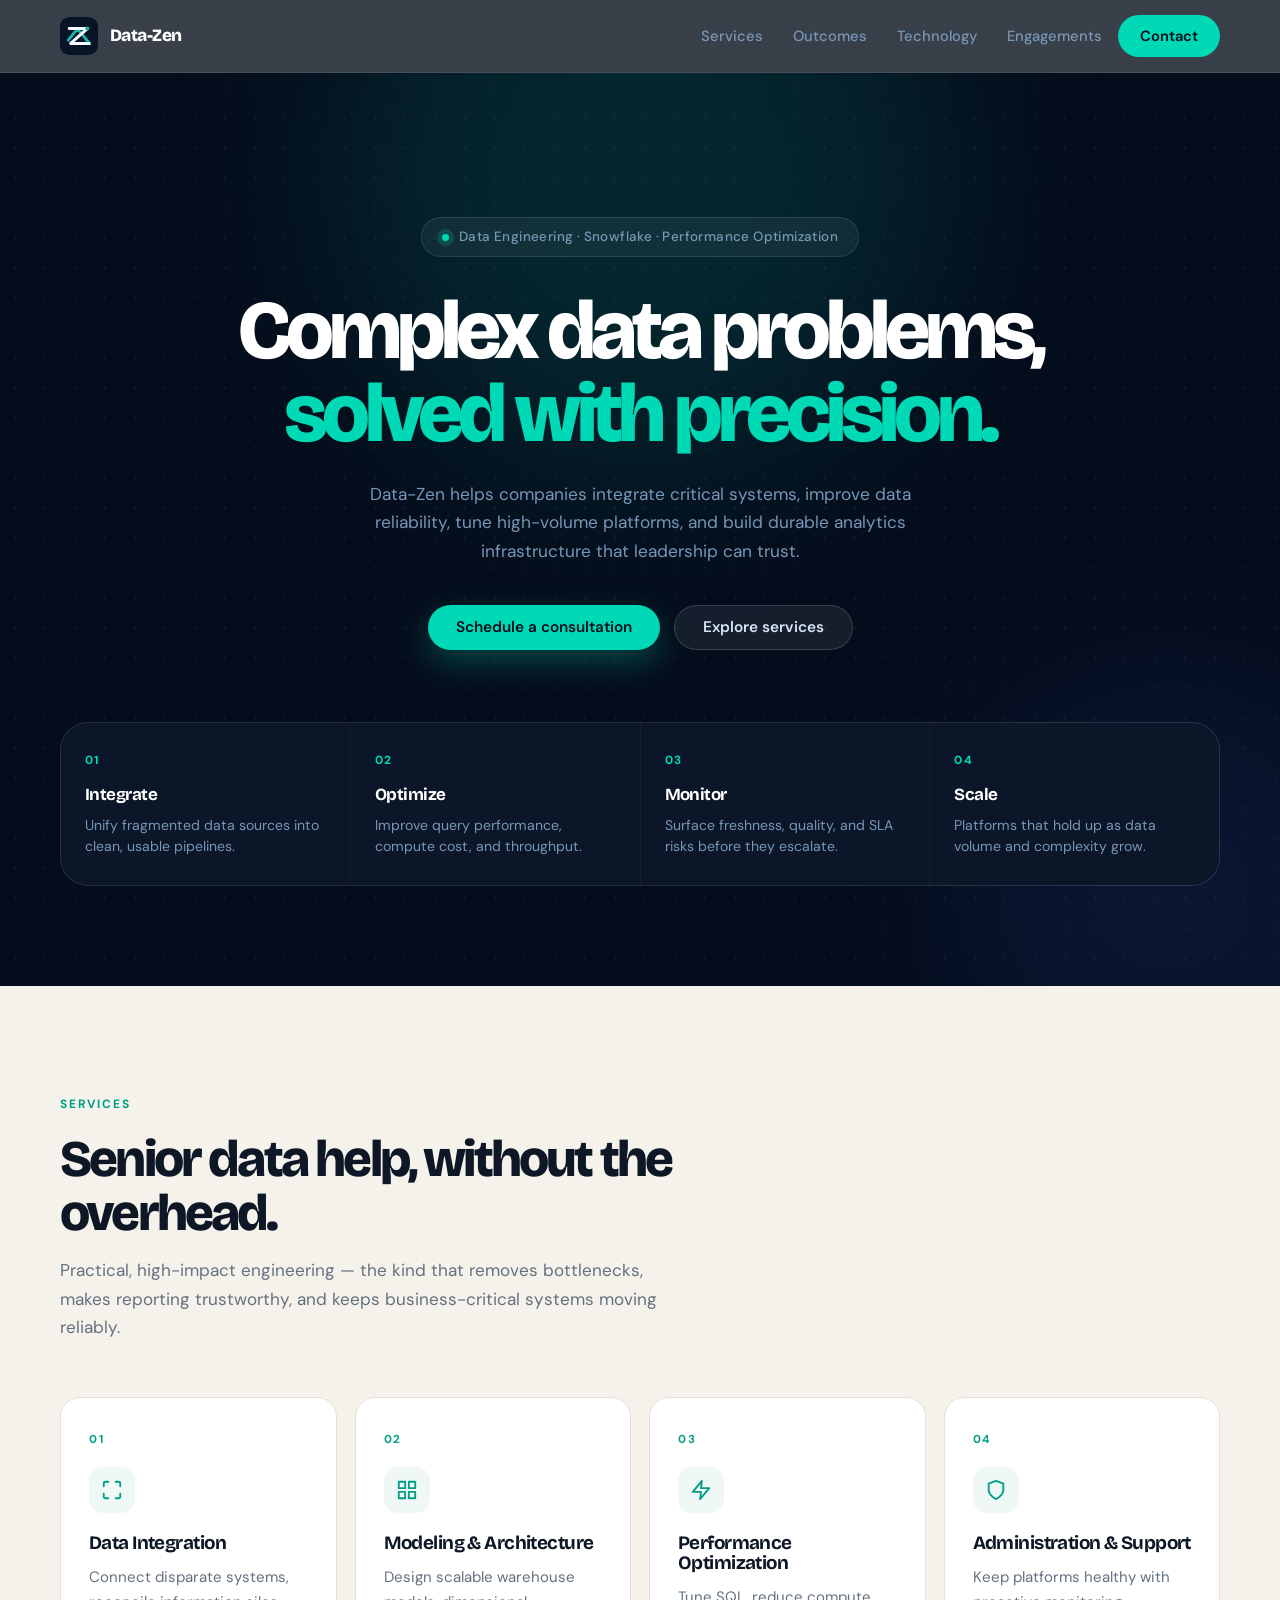
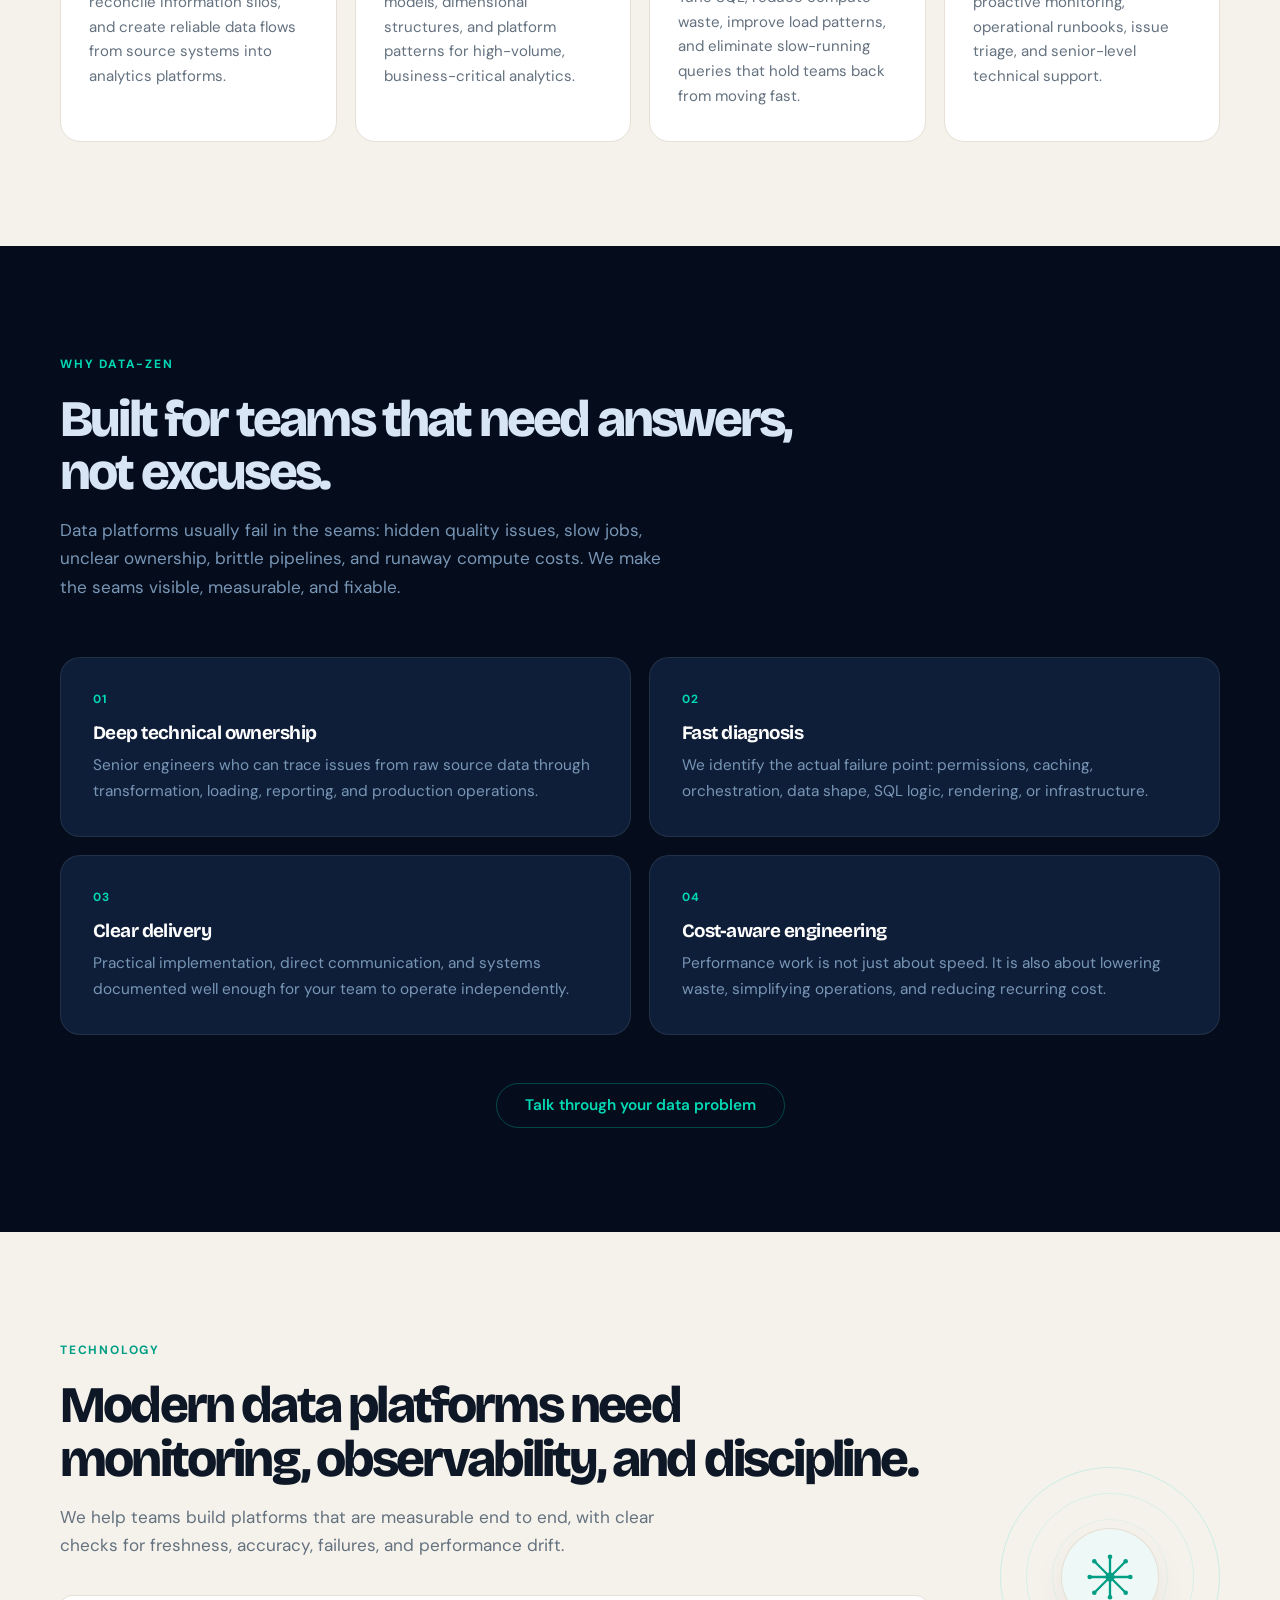
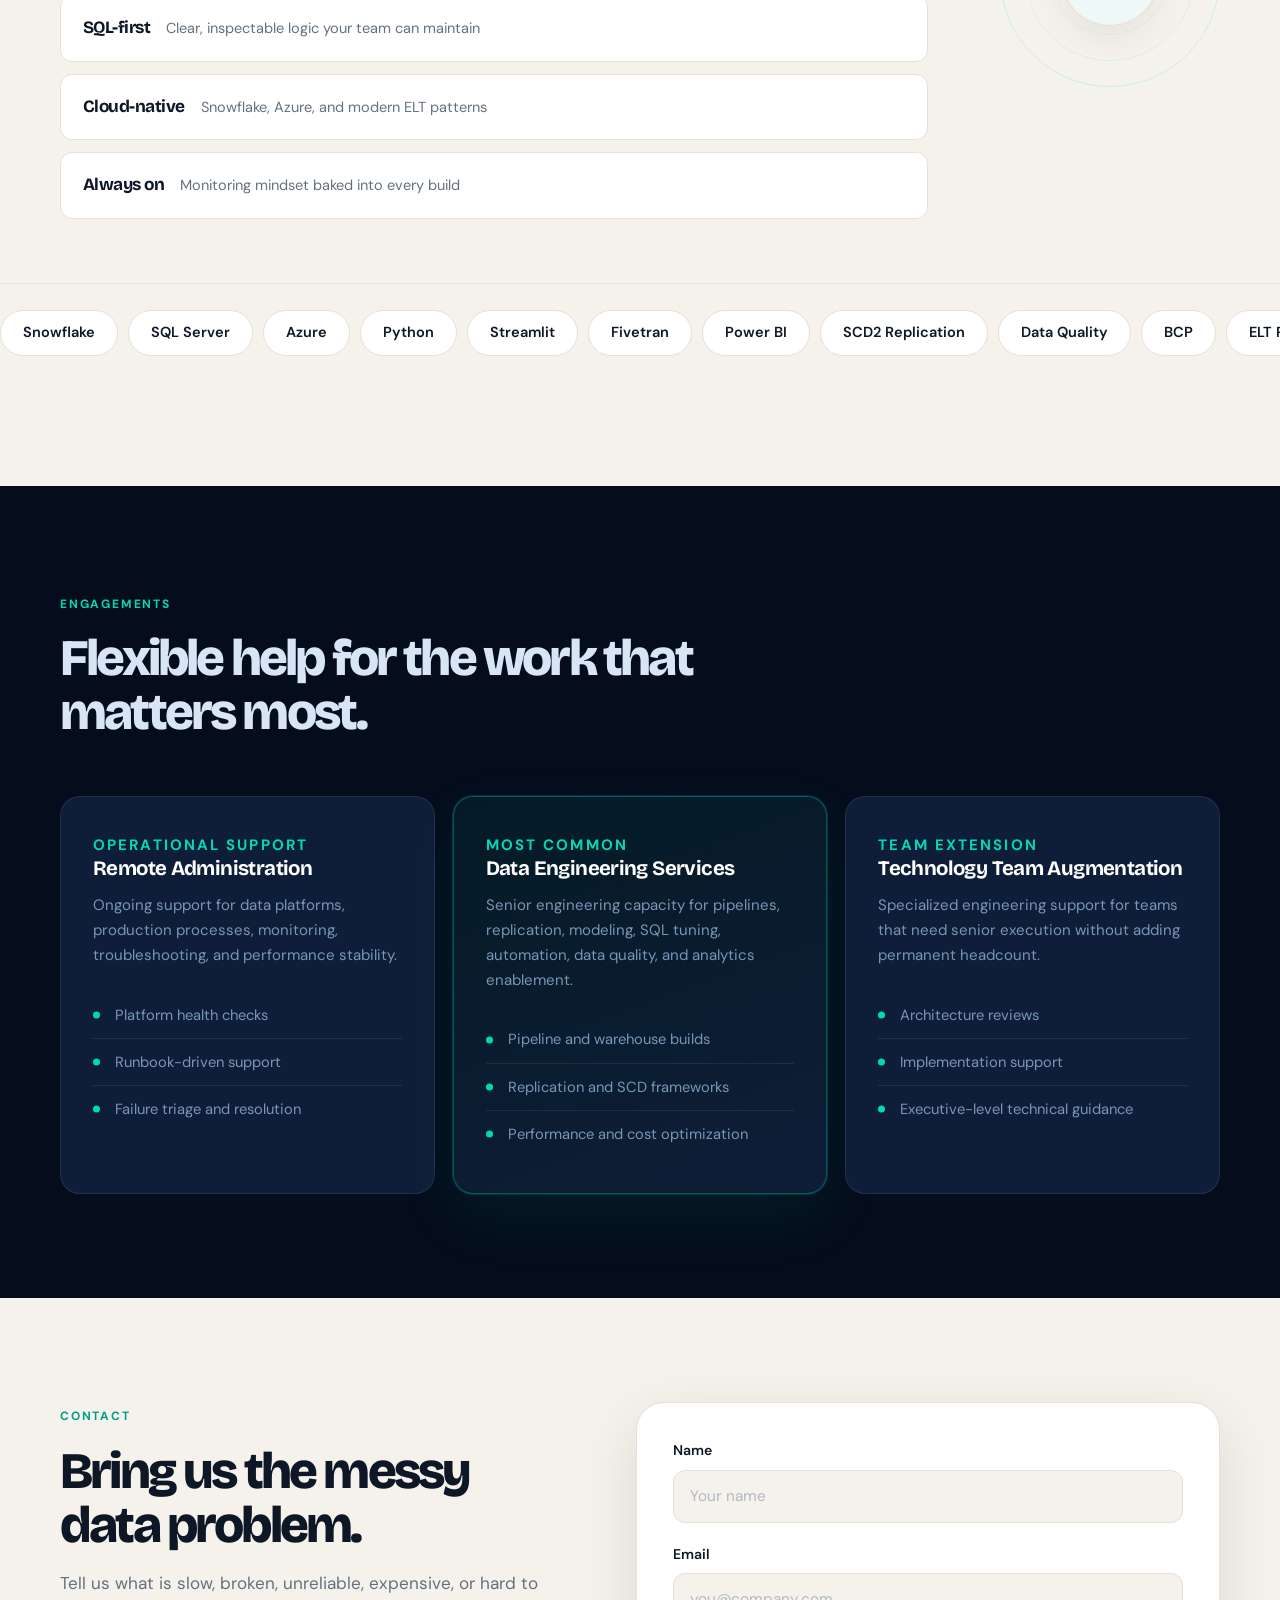
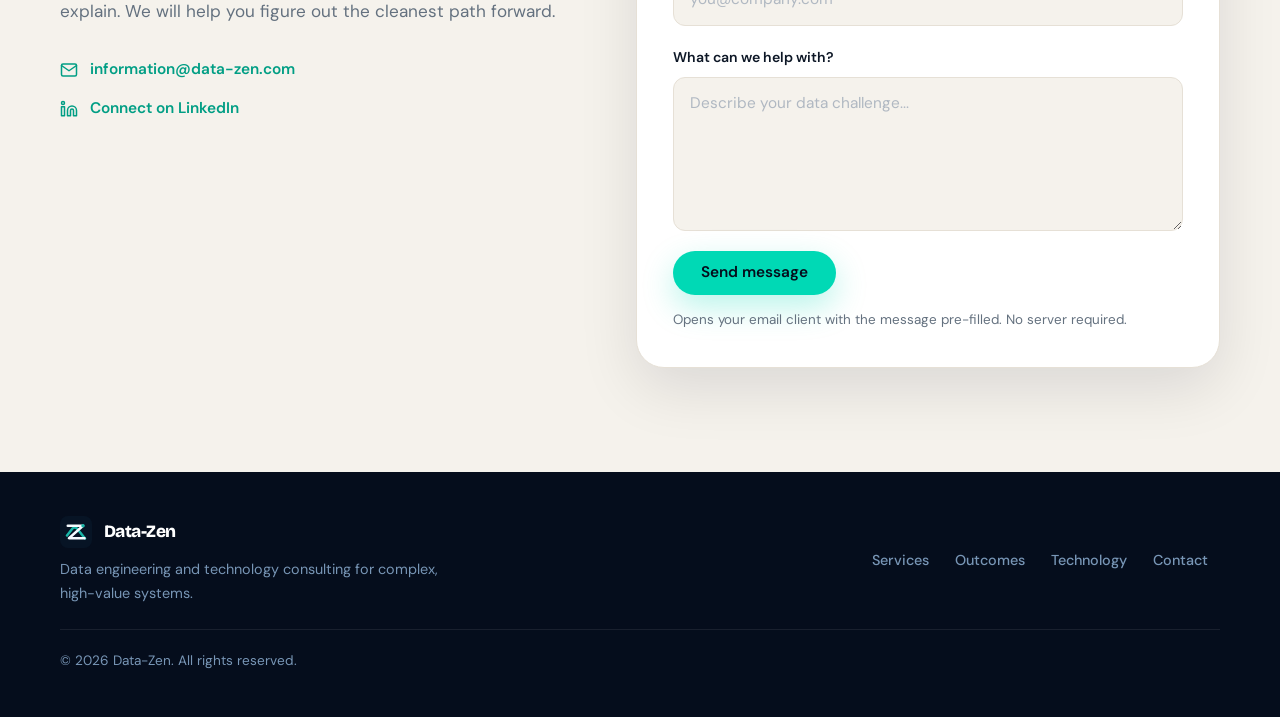
==== index.html @ dcf137b2 "Add files via upload aaa" ====
<!doctype html>
<html lang="en">
<head>
  <meta charset="utf-8">
  <meta name="viewport" content="width=device-width, initial-scale=1">
  <title>Data-Zen | Data Engineering & Snowflake Consulting</title>
  <meta name="description" content="Data-Zen solves complex data engineering problems — Snowflake architecture, SQL Server replication, performance tuning, and analytics infrastructure.">
  <meta name="author" content="Data-Zen">
  <meta name="theme-color" content="#050d1c">
  <meta property="og:title" content="Data-Zen | Data Engineering & Snowflake Consulting">
  <meta property="og:description" content="Senior data engineering, Snowflake architecture, replication, performance, and platform modernization.">
  <meta property="og:type" content="website">
  <meta property="og:url" content="https://data-zen.com/">
  <meta property="og:image" content="https://data-zen.com/social-card.svg">
  <meta name="twitter:card" content="summary_large_image">
  <link rel="canonical" href="https://data-zen.com/">
  <link rel="icon" type="image/svg+xml" href="favicon.svg">
  <link rel="preconnect" href="https://fonts.googleapis.com">
  <link rel="preconnect" href="https://fonts.gstatic.com" crossorigin>
  <link href="https://fonts.googleapis.com/css2?family=Bricolage+Grotesque:opsz,wght@12..96,400;12..96,500;12..96,600;12..96,700;12..96,800&family=DM+Sans:ital,opsz,wght@0,9..40,300;0,9..40,400;0,9..40,500;0,9..40,600;1,9..40,300;1,9..40,400&display=swap" rel="stylesheet">
  <link rel="stylesheet" href="styles.css">
  <script defer src="script.js"></script>
</head>
<body>
  <a class="skip-link" href="#main">Skip to content</a>

  <header class="site-header" data-header>
    <nav class="nav shell" aria-label="Primary navigation">
      <a class="brand" href="#top" aria-label="Data-Zen home">
        <img src="logo.svg" alt="" width="38" height="38">
        <span>Data-Zen</span>
      </a>

      <button class="nav-toggle" type="button" aria-label="Open navigation" aria-expanded="false" data-nav-toggle>
        <span></span><span></span><span></span>
      </button>

      <div class="nav-links" data-nav-links>
        <a href="#services">Services</a>
        <a href="#outcomes">Outcomes</a>
        <a href="#technology">Technology</a>
        <a href="#engagements">Engagements</a>
        <a href="#contact" class="nav-cta">Contact</a>
      </div>
    </nav>
  </header>

  <main id="main">

    <!-- ── HERO ────────────────────────────────────────────── -->
    <section class="hero" id="top" aria-labelledby="hero-title">
      <div class="hero-bg" aria-hidden="true">
        <div class="hero-orb hero-orb-1"></div>
        <div class="hero-orb hero-orb-2"></div>
      </div>
      <div class="shell hero-inner">
        <div class="hero-tag reveal">
          <span class="tag-dot"></span>
          Data Engineering &middot; Snowflake &middot; Performance Optimization
        </div>
        <h1 id="hero-title" class="reveal">
          Complex data problems,<br>
          <em>solved with precision.</em>
        </h1>
        <p class="hero-sub reveal">
          Data-Zen helps companies integrate critical systems, improve data reliability, tune high-volume platforms, and build durable analytics infrastructure that leadership can trust.
        </p>
        <div class="hero-actions reveal">
          <a class="btn btn-primary" href="#contact">Schedule a consultation</a>
          <a class="btn btn-ghost" href="#services">Explore services</a>
        </div>
        <div class="hero-metrics reveal" aria-label="Core capabilities">
          <div class="hero-metric">
            <span class="metric-num">01</span>
            <strong>Integrate</strong>
            <p>Unify fragmented data sources into clean, usable pipelines.</p>
          </div>
          <div class="hero-metric">
            <span class="metric-num">02</span>
            <strong>Optimize</strong>
            <p>Improve query performance, compute cost, and throughput.</p>
          </div>
          <div class="hero-metric">
            <span class="metric-num">03</span>
            <strong>Monitor</strong>
            <p>Surface freshness, quality, and SLA risks before they escalate.</p>
          </div>
          <div class="hero-metric">
            <span class="metric-num">04</span>
            <strong>Scale</strong>
            <p>Platforms that hold up as data volume and complexity grow.</p>
          </div>
        </div>
      </div>
    </section>

    <!-- ── SERVICES ──────────────────────────────────────── -->
    <section class="section" id="services" aria-labelledby="services-title">
      <div class="shell">
        <div class="section-head reveal">
          <p class="eyebrow">Services</p>
          <h2 id="services-title">Senior data help, without the overhead.</h2>
          <p class="section-desc">Practical, high-impact engineering — the kind that removes bottlenecks, makes reporting trustworthy, and keeps business-critical systems moving reliably.</p>
        </div>
        <div class="services-grid">
          <article class="service-card reveal">
            <div class="svc-num">01</div>
            <div class="svc-icon" aria-hidden="true">
              <svg width="22" height="22" viewBox="0 0 24 24" fill="none" stroke="currentColor" stroke-width="2" stroke-linecap="round" stroke-linejoin="round"><path d="M8 3H5a2 2 0 00-2 2v3m18 0V5a2 2 0 00-2-2h-3m0 18h3a2 2 0 002-2v-3M3 16v3a2 2 0 002 2h3"/></svg>
            </div>
            <h3>Data Integration</h3>
            <p>Connect disparate systems, reconcile information silos, and create reliable data flows from source systems into analytics platforms.</p>
          </article>
          <article class="service-card reveal">
            <div class="svc-num">02</div>
            <div class="svc-icon" aria-hidden="true">
              <svg width="22" height="22" viewBox="0 0 24 24" fill="none" stroke="currentColor" stroke-width="2" stroke-linecap="round" stroke-linejoin="round"><rect x="3" y="3" width="7" height="7"/><rect x="14" y="3" width="7" height="7"/><rect x="14" y="14" width="7" height="7"/><rect x="3" y="14" width="7" height="7"/></svg>
            </div>
            <h3>Modeling &amp; Architecture</h3>
            <p>Design scalable warehouse models, dimensional structures, and platform patterns for high-volume, business-critical analytics.</p>
          </article>
          <article class="service-card reveal">
            <div class="svc-num">03</div>
            <div class="svc-icon" aria-hidden="true">
              <svg width="22" height="22" viewBox="0 0 24 24" fill="none" stroke="currentColor" stroke-width="2" stroke-linecap="round" stroke-linejoin="round"><polygon points="13 2 3 14 12 14 11 22 21 10 12 10 13 2"/></svg>
            </div>
            <h3>Performance Optimization</h3>
            <p>Tune SQL, reduce compute waste, improve load patterns, and eliminate slow-running queries that hold teams back from moving fast.</p>
          </article>
          <article class="service-card reveal">
            <div class="svc-num">04</div>
            <div class="svc-icon" aria-hidden="true">
              <svg width="22" height="22" viewBox="0 0 24 24" fill="none" stroke="currentColor" stroke-width="2" stroke-linecap="round" stroke-linejoin="round"><path d="M12 22s8-4 8-10V5l-8-3-8 3v7c0 6 8 10 8 10z"/></svg>
            </div>
            <h3>Administration &amp; Support</h3>
            <p>Keep platforms healthy with proactive monitoring, operational runbooks, issue triage, and senior-level technical support.</p>
          </article>
        </div>
      </div>
    </section>

    <!-- ── OUTCOMES ──────────────────────────────────────── -->
    <section class="section section-dark" id="outcomes" aria-labelledby="outcomes-title">
      <div class="shell">
        <div class="section-head reveal">
          <p class="eyebrow eyebrow-inv">Why Data-Zen</p>
          <h2 id="outcomes-title">Built for teams that need answers, not excuses.</h2>
          <p class="section-desc section-desc-inv">Data platforms usually fail in the seams: hidden quality issues, slow jobs, unclear ownership, brittle pipelines, and runaway compute costs. We make the seams visible, measurable, and fixable.</p>
        </div>
        <div class="outcomes-grid">
          <div class="outcome-card reveal">
            <span class="outcome-num">01</span>
            <h3>Deep technical ownership</h3>
            <p>Senior engineers who can trace issues from raw source data through transformation, loading, reporting, and production operations.</p>
          </div>
          <div class="outcome-card reveal">
            <span class="outcome-num">02</span>
            <h3>Fast diagnosis</h3>
            <p>We identify the actual failure point: permissions, caching, orchestration, data shape, SQL logic, rendering, or infrastructure.</p>
          </div>
          <div class="outcome-card reveal">
            <span class="outcome-num">03</span>
            <h3>Clear delivery</h3>
            <p>Practical implementation, direct communication, and systems documented well enough for your team to operate independently.</p>
          </div>
          <div class="outcome-card reveal">
            <span class="outcome-num">04</span>
            <h3>Cost-aware engineering</h3>
            <p>Performance work is not just about speed. It is also about lowering waste, simplifying operations, and reducing recurring cost.</p>
          </div>
        </div>
        <div class="outcomes-cta reveal">
          <a class="btn btn-outline-inv" href="#contact">Talk through your data problem</a>
        </div>
      </div>
    </section>

    <!-- ── TECHNOLOGY ─────────────────────────────────────── -->
    <section class="section" id="technology" aria-labelledby="technology-title">
      <div class="shell tech-split">
        <div class="tech-copy">
          <div class="reveal">
            <p class="eyebrow">Technology</p>
            <h2 id="technology-title">Modern data platforms need monitoring, observability, and discipline.</h2>
            <p class="section-desc">We help teams build platforms that are measurable end to end, with clear checks for freshness, accuracy, failures, and performance drift.</p>
          </div>
          <div class="tech-stats">
            <div class="tech-stat reveal">
              <strong>SQL-first</strong>
              <span>Clear, inspectable logic your team can maintain</span>
            </div>
            <div class="tech-stat reveal">
              <strong>Cloud-native</strong>
              <span>Snowflake, Azure, and modern ELT patterns</span>
            </div>
            <div class="tech-stat reveal">
              <strong>Always on</strong>
              <span>Monitoring mindset baked into every build</span>
            </div>
          </div>
        </div>
        <div class="tech-visual reveal" aria-hidden="true">
          <div class="sf-badge">
            <div class="sf-ring sf-ring-1"></div>
            <div class="sf-ring sf-ring-2"></div>
            <div class="sf-ring sf-ring-3"></div>
            <div class="sf-core">
              <svg width="48" height="48" viewBox="0 0 52 52" fill="none" xmlns="http://www.w3.org/2000/svg">
                <path d="M26 4L26 48M4 26L48 26M9 9L43 43M43 9L9 43" stroke="currentColor" stroke-width="2.5" stroke-linecap="round"/>
                <circle cx="26" cy="26" r="5" fill="currentColor"/>
                <circle cx="26" cy="4" r="2.5" fill="currentColor"/>
                <circle cx="26" cy="48" r="2.5" fill="currentColor"/>
                <circle cx="4" cy="26" r="2.5" fill="currentColor"/>
                <circle cx="48" cy="26" r="2.5" fill="currentColor"/>
                <circle cx="9" cy="9" r="2.5" fill="currentColor"/>
                <circle cx="43" cy="43" r="2.5" fill="currentColor"/>
                <circle cx="43" cy="9" r="2.5" fill="currentColor"/>
                <circle cx="9" cy="43" r="2.5" fill="currentColor"/>
              </svg>
            </div>
          </div>
        </div>
      </div>
      <div class="stack-ticker-wrap" aria-label="Technology stack">
        <div class="ticker-track" role="list">
          <span role="listitem">Snowflake</span>
          <span role="listitem">SQL Server</span>
          <span role="listitem">Azure</span>
          <span role="listitem">Python</span>
          <span role="listitem">Streamlit</span>
          <span role="listitem">Fivetran</span>
          <span role="listitem">Power BI</span>
          <span role="listitem">SCD2 Replication</span>
          <span role="listitem">Data Quality</span>
          <span role="listitem">BCP</span>
          <span role="listitem">ELT Pipelines</span>
          <span role="listitem">dbt</span>
          <!-- duplicate for seamless loop -->
          <span aria-hidden="true">Snowflake</span>
          <span aria-hidden="true">SQL Server</span>
          <span aria-hidden="true">Azure</span>
          <span aria-hidden="true">Python</span>
          <span aria-hidden="true">Streamlit</span>
          <span aria-hidden="true">Fivetran</span>
          <span aria-hidden="true">Power BI</span>
          <span aria-hidden="true">SCD2 Replication</span>
          <span aria-hidden="true">Data Quality</span>
          <span aria-hidden="true">BCP</span>
          <span aria-hidden="true">ELT Pipelines</span>
          <span aria-hidden="true">dbt</span>
        </div>
      </div>
    </section>

    <!-- ── ENGAGEMENTS ────────────────────────────────────── -->
    <section class="section section-dark" id="engagements" aria-labelledby="engagements-title">
      <div class="shell">
        <div class="section-head reveal">
          <p class="eyebrow eyebrow-inv">Engagements</p>
          <h2 id="engagements-title">Flexible help for the work that matters most.</h2>
        </div>
        <div class="plans-grid">
          <article class="plan-card reveal">
            <p class="plan-kicker">Operational support</p>
            <h3>Remote Administration</h3>
            <p>Ongoing support for data platforms, production processes, monitoring, troubleshooting, and performance stability.</p>
            <ul>
              <li>Platform health checks</li>
              <li>Runbook-driven support</li>
              <li>Failure triage and resolution</li>
            </ul>
          </article>
          <article class="plan-card plan-featured reveal">
            <p class="plan-kicker">Most common</p>
            <h3>Data Engineering Services</h3>
            <p>Senior engineering capacity for pipelines, replication, modeling, SQL tuning, automation, data quality, and analytics enablement.</p>
            <ul>
              <li>Pipeline and warehouse builds</li>
              <li>Replication and SCD frameworks</li>
              <li>Performance and cost optimization</li>
            </ul>
          </article>
          <article class="plan-card reveal">
            <p class="plan-kicker">Team extension</p>
            <h3>Technology Team Augmentation</h3>
            <p>Specialized engineering support for teams that need senior execution without adding permanent headcount.</p>
            <ul>
              <li>Architecture reviews</li>
              <li>Implementation support</li>
              <li>Executive-level technical guidance</li>
            </ul>
          </article>
        </div>
      </div>
    </section>

    <!-- ── CONTACT ────────────────────────────────────────── -->
    <section class="section section-contact" id="contact" aria-labelledby="contact-title">
      <div class="shell contact-grid">
        <div class="contact-copy">
          <div class="reveal">
            <p class="eyebrow">Contact</p>
            <h2 id="contact-title">Bring us the messy data problem.</h2>
            <p class="section-desc">Tell us what is slow, broken, unreliable, expensive, or hard to explain. We will help you figure out the cleanest path forward.</p>
          </div>
          <div class="contact-links reveal">
            <a href="mailto:information@data-zen.com?subject=Data-Zen%20consultation%20request" class="contact-link">
              <svg width="18" height="18" viewBox="0 0 24 24" fill="none" stroke="currentColor" stroke-width="2" stroke-linecap="round" stroke-linejoin="round" aria-hidden="true"><path d="M4 4h16c1.1 0 2 .9 2 2v12c0 1.1-.9 2-2 2H4c-1.1 0-2-.9-2-2V6c0-1.1.9-2 2-2z"/><polyline points="22,6 12,13 2,6"/></svg>
              information@data-zen.com
            </a>
            <a href="https://www.linkedin.com/in/paulkats" rel="noopener noreferrer" target="_blank" class="contact-link">
              <svg width="18" height="18" viewBox="0 0 24 24" fill="none" stroke="currentColor" stroke-width="2" stroke-linecap="round" stroke-linejoin="round" aria-hidden="true"><path d="M16 8a6 6 0 016 6v7h-4v-7a2 2 0 00-2-2 2 2 0 00-2 2v7h-4v-7a6 6 0 016-6z"/><rect x="2" y="9" width="4" height="12"/><circle cx="4" cy="4" r="2"/></svg>
              Connect on LinkedIn
            </a>
          </div>
        </div>
        <form class="contact-form reveal" data-contact-form novalidate>
          <div class="form-row">
            <label for="name">Name</label>
            <input id="name" name="name" type="text" autocomplete="name" placeholder="Your name" required>
          </div>
          <div class="form-row">
            <label for="email">Email</label>
            <input id="email" name="email" type="email" autocomplete="email" placeholder="you@company.com" required>
          </div>
          <div class="form-row">
            <label for="message">What can we help with?</label>
            <textarea id="message" name="message" rows="5" placeholder="Describe your data challenge..." required></textarea>
          </div>
          <button class="btn btn-primary" type="submit">Send message</button>
          <p class="form-note">Opens your email client with the message pre-filled. No server required.</p>
        </form>
      </div>
    </section>

  </main>

  <footer class="site-footer">
    <div class="shell footer-inner">
      <div class="footer-brand-block">
        <a class="brand" href="#top" aria-label="Data-Zen home">
          <img src="logo.svg" alt="" width="32" height="32">
          <span>Data-Zen</span>
        </a>
        <p>Data engineering and technology consulting for complex, high-value systems.</p>
      </div>
      <nav class="footer-links" aria-label="Footer navigation">
        <a href="#services">Services</a>
        <a href="#outcomes">Outcomes</a>
        <a href="#technology">Technology</a>
        <a href="#contact">Contact</a>
      </nav>
      <p class="footer-copy">&copy; <span data-year></span> Data-Zen. All rights reserved.</p>
    </div>
  </footer>
</body>
</html>
---- styles.css ----
/* ============================================================
   DATA-ZEN · styles.css · v4
   ============================================================ */

/* ── Design tokens ────────────────────────────────────────── */
:root {
  /* Colours */
  --night:        #050d1c;
  --dusk:         #0b1729;
  --card-dk:      #0f1e38;
  --jade:         #00d9b5;
  --jade-deep:    #009e84;
  --jade-glow:    rgba(0, 217, 181, 0.13);
  --jade-border:  rgba(0, 217, 181, 0.28);
  --paper:        #f5f2ec;
  --white:        #ffffff;
  --ink:          #0d1726;
  --muted:        #64717f;
  --inv:          #d8e5f4;
  --inv-muted:    #7896b6;
  --border:       #e6e0d6;
  --border-dk:    rgba(255, 255, 255, 0.08);
  --shadow:       0 20px 60px rgba(5, 13, 28, 0.11);
  --shadow-xl:    0 32px 80px rgba(5, 13, 28, 0.22);

  /* Radii */
  --r-sm:   12px;
  --r-md:   20px;
  --r-lg:   28px;

  /* Layout */
  --shell:  1160px;
}

/* ── Reset ────────────────────────────────────────────────── */
*, *::before, *::after { box-sizing: border-box; }
html { scroll-behavior: smooth; }
body {
  margin: 0;
  background: var(--paper);
  color: var(--ink);
  font-family: 'DM Sans', ui-sans-serif, system-ui, sans-serif;
  font-size: 1rem;
  line-height: 1.65;
  -webkit-font-smoothing: antialiased;
  -moz-osx-font-smoothing: grayscale;
}
body.nav-open { overflow: hidden; }
img { display: block; max-width: 100%; }
a { color: inherit; }
h1, h2, h3, p { margin-top: 0; }

/* ── Typography ───────────────────────────────────────────── */
h1, h2, h3, .brand span {
  font-family: 'Bricolage Grotesque', ui-sans-serif, sans-serif;
  font-weight: 700;
  letter-spacing: -0.04em;
  line-height: 1.05;
}

h1 {
  font-size: clamp(2.9rem, 6.5vw, 5.6rem);
  font-weight: 800;
  letter-spacing: -0.06em;
  line-height: 1;
  margin-bottom: 24px;
  color: #fff;
}

h1 em {
  font-style: normal;
  color: var(--jade);
}

h2 {
  font-size: clamp(2rem, 4vw, 3.2rem);
  font-weight: 800;
  letter-spacing: -0.055em;
  margin-bottom: 16px;
}

h3 {
  font-size: 1.18rem;
  font-weight: 700;
  letter-spacing: -0.03em;
  margin-bottom: 10px;
}

/* ── Layout utils ─────────────────────────────────────────── */
.shell {
  width: min(var(--shell), calc(100% - 44px));
  margin-inline: auto;
}

.skip-link {
  position: absolute;
  left: 16px;
  top: -48px;
  z-index: 200;
  padding: 10px 18px;
  background: var(--jade-deep);
  color: #fff;
  border-radius: 999px;
  font-weight: 600;
  text-decoration: none;
  transition: top .2s ease;
}
.skip-link:focus { top: 16px; }

/* ── Scroll reveal ────────────────────────────────────────── */
.reveal {
  opacity: 0;
  transform: translateY(24px);
  transition: opacity 0.6s ease, transform 0.6s ease;
}
.reveal.visible {
  opacity: 1;
  transform: none;
}

/* ── Navigation ───────────────────────────────────────────── */
.site-header {
  position: sticky;
  top: 0;
  z-index: 80;
  background: rgba(5, 13, 28, 0.78);
  backdrop-filter: blur(22px);
  -webkit-backdrop-filter: blur(22px);
  border-bottom: 1px solid var(--border-dk);
  transition: background .3s ease;
}
.site-header.is-scrolled {
  background: rgba(5, 13, 28, 0.96);
}

.nav {
  display: flex;
  align-items: center;
  justify-content: space-between;
  min-height: 72px;
}

.brand {
  display: inline-flex;
  align-items: center;
  gap: 12px;
  text-decoration: none;
  color: #fff;
}
.brand span {
  font-size: 1.08rem;
  font-weight: 800;
  letter-spacing: -0.03em;
  color: #fff;
}

.nav-links {
  display: flex;
  align-items: center;
  gap: 2px;
}
.nav-links a {
  padding: 9px 14px;
  color: var(--inv-muted);
  font-size: 0.92rem;
  font-weight: 500;
  text-decoration: none;
  border-radius: 999px;
  transition: color .2s ease, background .2s ease;
}
.nav-links a:hover,
.nav-links a.active {
  color: #fff;
  background: rgba(255, 255, 255, 0.08);
}
.nav-cta {
  color: var(--night) !important;
  background: var(--jade) !important;
  font-weight: 600 !important;
  padding: 9px 22px !important;
}
.nav-cta:hover {
  background: #fff !important;
  color: var(--night) !important;
}

.nav-toggle {
  display: none;
  align-items: center;
  justify-content: center;
  width: 42px;
  height: 42px;
  padding: 0;
  background: rgba(255, 255, 255, 0.06);
  border: 1px solid var(--border-dk);
  border-radius: 10px;
  cursor: pointer;
}
.nav-toggle span {
  display: block;
  width: 18px;
  height: 2px;
  margin: 3.5px auto;
  background: #fff;
  border-radius: 2px;
  transition: transform .2s ease, opacity .2s ease;
}

/* ── Section base ─────────────────────────────────────────── */
.section {
  padding: 104px 0;
  background: var(--paper);
}

.section-dark {
  background: var(--night);
  color: var(--inv);
}

/* ── Eyebrows & headings ──────────────────────────────────── */
.eyebrow {
  display: inline-block;
  margin: 0 0 18px;
  color: var(--jade-deep);
  font-size: 0.75rem;
  font-weight: 700;
  letter-spacing: 0.15em;
  text-transform: uppercase;
}
.eyebrow-inv { color: var(--jade); }

.section-head {
  max-width: 760px;
  margin-bottom: 56px;
}

.section-desc {
  font-size: 1.07rem;
  color: var(--muted);
  margin-bottom: 0;
  max-width: 620px;
}
.section-desc-inv { color: var(--inv-muted); }

/* ── Buttons ──────────────────────────────────────────────── */
.btn {
  display: inline-flex;
  align-items: center;
  justify-content: center;
  padding: 14px 28px;
  border: none;
  border-radius: 999px;
  font: 600 0.96rem/1 'DM Sans', sans-serif;
  text-decoration: none;
  cursor: pointer;
  transition: transform .2s ease, box-shadow .2s ease, background .2s ease, color .2s ease;
  white-space: nowrap;
}
.btn:hover { transform: translateY(-2px); }

.btn-primary {
  background: var(--jade);
  color: var(--night);
  box-shadow: 0 12px 32px rgba(0, 217, 181, 0.28);
}
.btn-primary:hover {
  background: #fff;
  box-shadow: 0 16px 40px rgba(0, 217, 181, 0.18);
}

.btn-ghost {
  background: rgba(255, 255, 255, 0.07);
  color: var(--inv);
  border: 1px solid rgba(255, 255, 255, 0.14);
}
.btn-ghost:hover {
  background: rgba(255, 255, 255, 0.13);
  color: #fff;
}

.btn-outline-inv {
  background: transparent;
  color: var(--jade);
  border: 1.5px solid var(--jade-border);
}
.btn-outline-inv:hover {
  background: var(--jade);
  color: var(--night);
}

/* ══════════════════════════════════════════════════════════
   HERO
   ══════════════════════════════════════════════════════════ */
.hero {
  position: relative;
  background: var(--night);
  color: var(--inv);
  padding: 144px 0 100px;
  overflow: hidden;
  text-align: center;
}

/* Dot-grid background */
.hero-bg {
  position: absolute;
  inset: 0;
  pointer-events: none;
  background-image: radial-gradient(circle, rgba(255,255,255,0.055) 1px, transparent 1px);
  background-size: 30px 30px;
}

.hero-orb {
  position: absolute;
  border-radius: 50%;
  filter: blur(90px);
  pointer-events: none;
}
.hero-orb-1 {
  width: 600px;
  height: 600px;
  background: rgba(0, 217, 181, 0.12);
  top: -200px;
  left: 50%;
  transform: translateX(-50%);
}
.hero-orb-2 {
  width: 420px;
  height: 420px;
  background: rgba(60, 110, 255, 0.1);
  bottom: -120px;
  right: -100px;
}

.hero-inner { position: relative; }

/* Tag pill */
.hero-tag {
  display: inline-flex;
  align-items: center;
  gap: 10px;
  padding: 8px 20px;
  margin-bottom: 32px;
  background: rgba(255, 255, 255, 0.055);
  border: 1px solid rgba(255, 255, 255, 0.1);
  border-radius: 999px;
  color: var(--inv-muted);
  font-size: 0.84rem;
  font-weight: 500;
  letter-spacing: 0.03em;
}

.tag-dot {
  display: block;
  flex-shrink: 0;
  width: 7px;
  height: 7px;
  background: var(--jade);
  border-radius: 50%;
  box-shadow: 0 0 0 5px rgba(0, 217, 181, 0.18);
  animation: pulse 2.8s ease-in-out infinite;
}

@keyframes pulse {
  0%, 100% { box-shadow: 0 0 0 5px rgba(0, 217, 181, 0.18); }
  50%       { box-shadow: 0 0 0 11px rgba(0, 217, 181, 0.06); }
}

.hero-sub {
  max-width: 600px;
  margin: 0 auto 40px;
  color: var(--inv-muted);
  font-size: 1.08rem;
}

.hero-actions {
  display: flex;
  flex-wrap: wrap;
  justify-content: center;
  gap: 14px;
  margin-bottom: 72px;
}

/* Metric strip */
.hero-metrics {
  display: grid;
  grid-template-columns: repeat(4, 1fr);
  gap: 1px;
  background: rgba(255, 255, 255, 0.07);
  border: 1px solid rgba(255, 255, 255, 0.07);
  border-radius: var(--r-lg);
  overflow: hidden;
  text-align: left;
}

.hero-metric {
  padding: 28px 24px;
  background: var(--dusk);
  transition: background .25s ease;
}
.hero-metric:hover { background: var(--card-dk); }

.metric-num {
  display: block;
  margin-bottom: 10px;
  color: var(--jade);
  font-size: 0.74rem;
  font-weight: 700;
  letter-spacing: 0.12em;
}

.hero-metric strong {
  display: block;
  font-family: 'Bricolage Grotesque', sans-serif;
  font-size: 1.06rem;
  font-weight: 700;
  color: #fff;
  letter-spacing: -0.03em;
  margin-bottom: 6px;
}
.hero-metric p {
  margin: 0;
  color: var(--inv-muted);
  font-size: 0.88rem;
  line-height: 1.5;
}

/* ══════════════════════════════════════════════════════════
   SERVICES
   ══════════════════════════════════════════════════════════ */
.services-grid {
  display: grid;
  grid-template-columns: repeat(4, 1fr);
  gap: 18px;
}

.service-card {
  position: relative;
  padding: 32px 28px;
  background: var(--white);
  border: 1px solid var(--border);
  border-radius: var(--r-md);
  overflow: hidden;
  transition: box-shadow .25s ease, transform .25s ease, border-color .25s ease;
}
.service-card::after {
  content: '';
  position: absolute;
  inset: 0;
  background: linear-gradient(140deg, var(--jade-glow), transparent 60%);
  opacity: 0;
  transition: opacity .3s ease;
  pointer-events: none;
}
.service-card:hover {
  transform: translateY(-4px);
  box-shadow: var(--shadow-xl);
  border-color: var(--jade-border);
}
.service-card:hover::after { opacity: 1; }

.svc-num {
  margin-bottom: 18px;
  color: var(--jade-deep);
  font-size: 0.72rem;
  font-weight: 700;
  letter-spacing: 0.15em;
}

.svc-icon {
  display: grid;
  place-items: center;
  width: 46px;
  height: 46px;
  margin-bottom: 20px;
  background: #f0f8f6;
  border-radius: 14px;
  color: var(--jade-deep);
}

.service-card h3 { color: var(--ink); margin-bottom: 12px; }
.service-card p  { margin: 0; color: var(--muted); font-size: 0.94rem; }

/* ══════════════════════════════════════════════════════════
   OUTCOMES
   ══════════════════════════════════════════════════════════ */
.outcomes-grid {
  display: grid;
  grid-template-columns: repeat(2, 1fr);
  gap: 18px;
  margin-bottom: 48px;
}

.outcome-card {
  padding: 32px;
  background: var(--card-dk);
  border: 1px solid var(--border-dk);
  border-radius: var(--r-md);
  transition: border-color .2s ease;
}
.outcome-card:hover { border-color: rgba(0, 217, 181, 0.22); }

.outcome-num {
  display: block;
  margin-bottom: 14px;
  color: var(--jade);
  font-size: 0.74rem;
  font-weight: 700;
  letter-spacing: 0.12em;
}
.outcome-card h3 { color: #fff; margin-bottom: 10px; }
.outcome-card p  { color: var(--inv-muted); margin: 0; font-size: 0.96rem; }

.outcomes-cta { text-align: center; }

/* ══════════════════════════════════════════════════════════
   TECHNOLOGY
   ══════════════════════════════════════════════════════════ */
.tech-split {
  display: grid;
  grid-template-columns: 1fr auto;
  gap: 72px;
  align-items: center;
  margin-bottom: 64px;
}

.tech-stats {
  display: grid;
  gap: 12px;
  margin-top: 36px;
}

.tech-stat {
  display: flex;
  align-items: baseline;
  gap: 16px;
  padding: 18px 22px;
  background: var(--white);
  border: 1px solid var(--border);
  border-radius: var(--r-sm);
  transition: border-color .2s ease, box-shadow .2s ease;
}
.tech-stat:hover {
  border-color: var(--jade-border);
  box-shadow: 0 4px 20px var(--jade-glow);
}
.tech-stat strong {
  font-family: 'Bricolage Grotesque', sans-serif;
  font-size: 1.08rem;
  font-weight: 700;
  color: var(--ink);
  white-space: nowrap;
  letter-spacing: -0.03em;
}
.tech-stat span { color: var(--muted); font-size: 0.91rem; }

/* Snowflake decorative */
.tech-visual {
  display: flex;
  align-items: center;
  justify-content: center;
  flex-shrink: 0;
}

.sf-badge {
  position: relative;
  display: flex;
  align-items: center;
  justify-content: center;
  width: 220px;
  height: 220px;
}

.sf-ring {
  position: absolute;
  border-radius: 50%;
  border: 1px solid rgba(0, 217, 181, 0.18);
}
.sf-ring-1 {
  inset: 0;
  animation: spin 22s linear infinite;
}
.sf-ring-2 {
  inset: 26px;
  border-color: rgba(0, 217, 181, 0.12);
  animation: spin 16s linear infinite reverse;
}
.sf-ring-3 {
  inset: 52px;
  border-color: rgba(0, 217, 181, 0.08);
  animation: spin 10s linear infinite;
}

.sf-core {
  position: relative;
  z-index: 2;
  display: flex;
  align-items: center;
  justify-content: center;
  width: 96px;
  height: 96px;
  background: #eef9f7;
  border-radius: 50%;
  color: var(--jade-deep);
  box-shadow: 0 0 0 1px var(--border), 0 16px 36px rgba(0,0,0,0.06);
}

@keyframes spin {
  from { transform: rotate(0deg); }
  to   { transform: rotate(360deg); }
}

/* Ticker */
.stack-ticker-wrap {
  overflow: hidden;
  padding: 26px 0;
  border-top: 1px solid var(--border);
}

.ticker-track {
  display: flex;
  gap: 10px;
  animation: ticker 36s linear infinite;
  width: max-content;
}

.ticker-track span {
  padding: 10px 22px;
  background: var(--white);
  border: 1px solid var(--border);
  border-radius: 999px;
  color: var(--ink);
  font-size: 0.91rem;
  font-weight: 600;
  white-space: nowrap;
  transition: border-color .2s ease, color .2s ease;
}
.ticker-track span:hover { border-color: var(--jade-border); color: var(--jade-deep); }

.stack-ticker-wrap:hover .ticker-track { animation-play-state: paused; }

@keyframes ticker {
  from { transform: translateX(0); }
  to   { transform: translateX(-50%); }
}

/* ══════════════════════════════════════════════════════════
   ENGAGEMENTS
   ══════════════════════════════════════════════════════════ */
.plans-grid {
  display: grid;
  grid-template-columns: repeat(3, 1fr);
  gap: 18px;
}

.plan-card {
  padding: 36px 32px;
  background: var(--card-dk);
  border: 1px solid var(--border-dk);
  border-radius: var(--r-md);
  transition: border-color .2s ease, transform .2s ease;
}
.plan-card:hover {
  transform: translateY(-3px);
  border-color: rgba(0, 217, 181, 0.2);
}

.plan-featured {
  border-color: rgba(0, 217, 181, 0.32);
  background: linear-gradient(160deg, rgba(0, 217, 181, 0.07), var(--card-dk));
  box-shadow: 0 0 0 1px rgba(0, 217, 181, 0.18), 0 24px 64px rgba(0, 217, 181, 0.07);
}

.plan-kicker {
  margin-bottom: 8px;
  color: var(--jade) !important;
  font-size: 0.74rem;
  font-weight: 700;
  letter-spacing: 0.14em;
  text-transform: uppercase;
}

.plan-card h3 {
  color: #fff;
  font-size: 1.28rem;
  margin-bottom: 14px;
}
.plan-card > p { color: var(--inv-muted); font-size: 0.94rem; margin: 0; }

.plan-card ul {
  padding: 0;
  margin: 24px 0 0;
  list-style: none;
}
.plan-card li {
  position: relative;
  padding: 11px 0 11px 22px;
  color: var(--inv-muted);
  font-size: 0.92rem;
  border-bottom: 1px solid var(--border-dk);
}
.plan-card li:last-child { border-bottom: none; }
.plan-card li::before {
  content: '';
  position: absolute;
  left: 0;
  top: 50%;
  transform: translateY(-50%);
  width: 7px;
  height: 7px;
  background: var(--jade);
  border-radius: 50%;
}

/* ══════════════════════════════════════════════════════════
   CONTACT
   ══════════════════════════════════════════════════════════ */
.section-contact { background: var(--paper); }

.contact-grid {
  display: grid;
  grid-template-columns: 0.85fr 1fr;
  gap: 80px;
  align-items: start;
}

.contact-copy h2 { margin-bottom: 16px; }

.contact-links {
  display: flex;
  flex-direction: column;
  gap: 14px;
  margin-top: 32px;
}
.contact-link {
  display: inline-flex;
  align-items: center;
  gap: 12px;
  color: var(--jade-deep);
  font-weight: 600;
  font-size: 0.96rem;
  text-decoration: none;
  transition: color .2s ease;
}
.contact-link:hover { color: var(--jade); }

.contact-form {
  padding: 36px;
  background: var(--white);
  border: 1px solid var(--border);
  border-radius: var(--r-lg);
  box-shadow: var(--shadow);
}

.form-row { display: grid; gap: 7px; margin-bottom: 20px; }

label {
  font-size: 0.88rem;
  font-weight: 600;
  color: var(--ink);
}

input, textarea {
  width: 100%;
  padding: 13px 16px;
  background: var(--paper);
  border: 1px solid var(--border);
  border-radius: var(--r-sm);
  font: inherit;
  font-size: 0.96rem;
  color: var(--ink);
  transition: border-color .2s ease, box-shadow .2s ease;
}
input::placeholder, textarea::placeholder { color: #b0b8c2; }
input:focus, textarea:focus {
  outline: none;
  border-color: var(--jade);
  box-shadow: 0 0 0 4px rgba(0, 217, 181, 0.1);
}
textarea { resize: vertical; }

.form-note { margin: 14px 0 0; color: var(--muted); font-size: 0.84rem; }

/* ══════════════════════════════════════════════════════════
   FOOTER
   ══════════════════════════════════════════════════════════ */
.site-footer {
  padding: 44px 0;
  background: var(--night);
  color: var(--inv-muted);
}

.footer-inner {
  display: grid;
  grid-template-columns: 1fr auto;
  gap: 24px;
  align-items: center;
}

.footer-brand-block .brand { margin-bottom: 10px; }
.footer-brand-block p {
  margin: 0;
  font-size: 0.9rem;
  max-width: 380px;
}

.footer-links {
  display: flex;
  gap: 2px;
  flex-wrap: wrap;
  justify-content: flex-end;
}
.footer-links a {
  padding: 8px 12px;
  color: var(--inv-muted);
  font-size: 0.9rem;
  font-weight: 500;
  text-decoration: none;
  border-radius: 8px;
  transition: color .2s ease, background .2s ease;
}
.footer-links a:hover { color: #fff; background: rgba(255,255,255,0.06); }

.footer-copy {
  grid-column: 1 / -1;
  margin: 0;
  padding-top: 20px;
  border-top: 1px solid var(--border-dk);
  font-size: 0.85rem;
}

/* ══════════════════════════════════════════════════════════
   RESPONSIVE
   ══════════════════════════════════════════════════════════ */
@media (max-width: 1080px) {
  .services-grid { grid-template-columns: repeat(2, 1fr); }
  .tech-split { grid-template-columns: 1fr; }
  .tech-visual { display: none; }
  .contact-grid { grid-template-columns: 1fr; gap: 52px; }
}

@media (max-width: 860px) {
  .hero-metrics { grid-template-columns: repeat(2, 1fr); }
  .outcomes-grid { grid-template-columns: 1fr; }
  .plans-grid { grid-template-columns: 1fr; }
}

@media (max-width: 720px) {
  .shell { width: min(100% - 28px, var(--shell)); }
  .section { padding: 72px 0; }

  .nav-toggle { display: flex; }
  .nav-links {
    position: fixed;
    inset: 72px 14px auto 14px;
    display: none;
    flex-direction: column;
    align-items: stretch;
    padding: 12px;
    background: var(--dusk);
    border: 1px solid var(--border-dk);
    border-radius: 20px;
    box-shadow: var(--shadow-xl);
  }
  .nav-links.open { display: flex; }
  .nav-links a { padding: 13px 16px; }

  .hero { padding: 112px 0 72px; }
  .hero-metrics { grid-template-columns: 1fr; }

  .hero-actions { flex-direction: column; align-items: stretch; }
  .btn { width: 100%; }

  .services-grid { grid-template-columns: 1fr; }

  .footer-inner { grid-template-columns: 1fr; }
  .footer-links { justify-content: flex-start; }
}

/* ── Reduced motion ───────────────────────────────────────── */
@media (prefers-reduced-motion: reduce) {
  *, *::before, *::after {
    animation-duration: 0.01ms !important;
    transition-duration: 0.01ms !important;
    scroll-behavior: auto !important;
  }
  .reveal { opacity: 1; transform: none; }
}
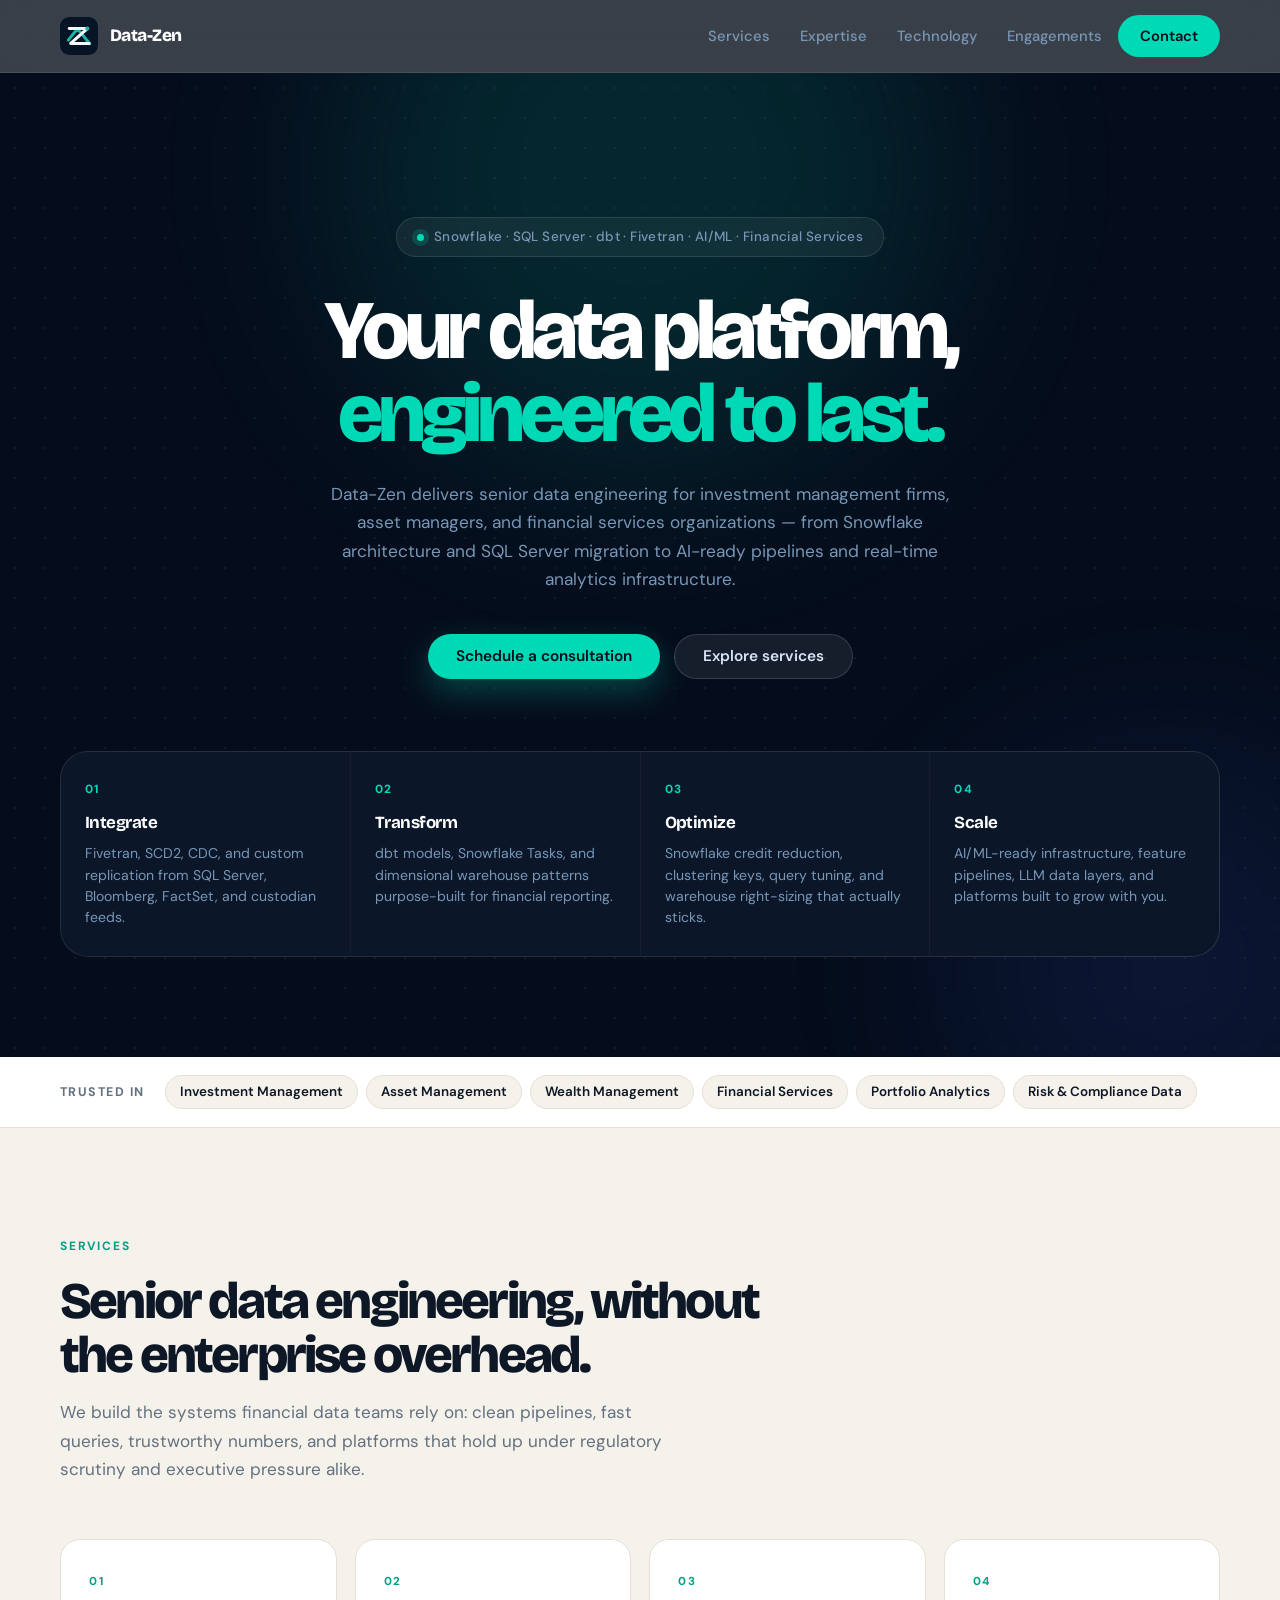
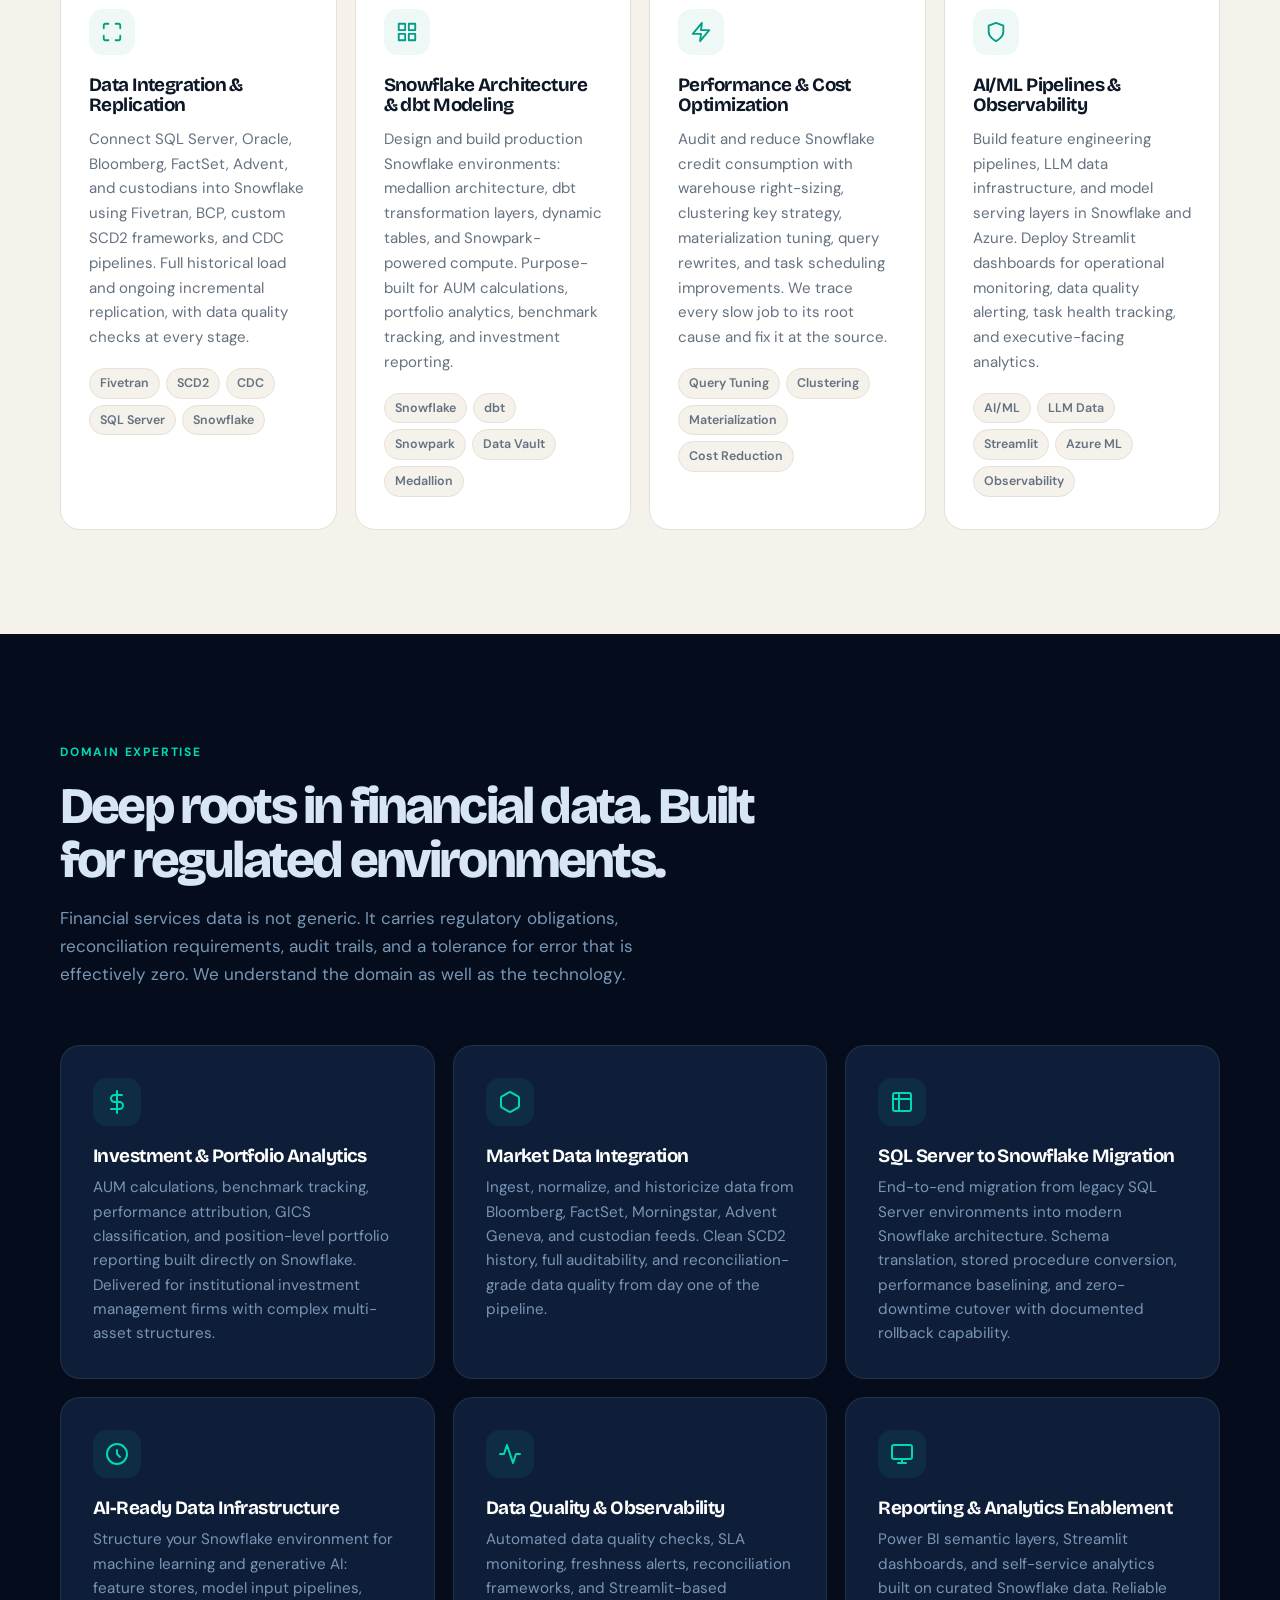
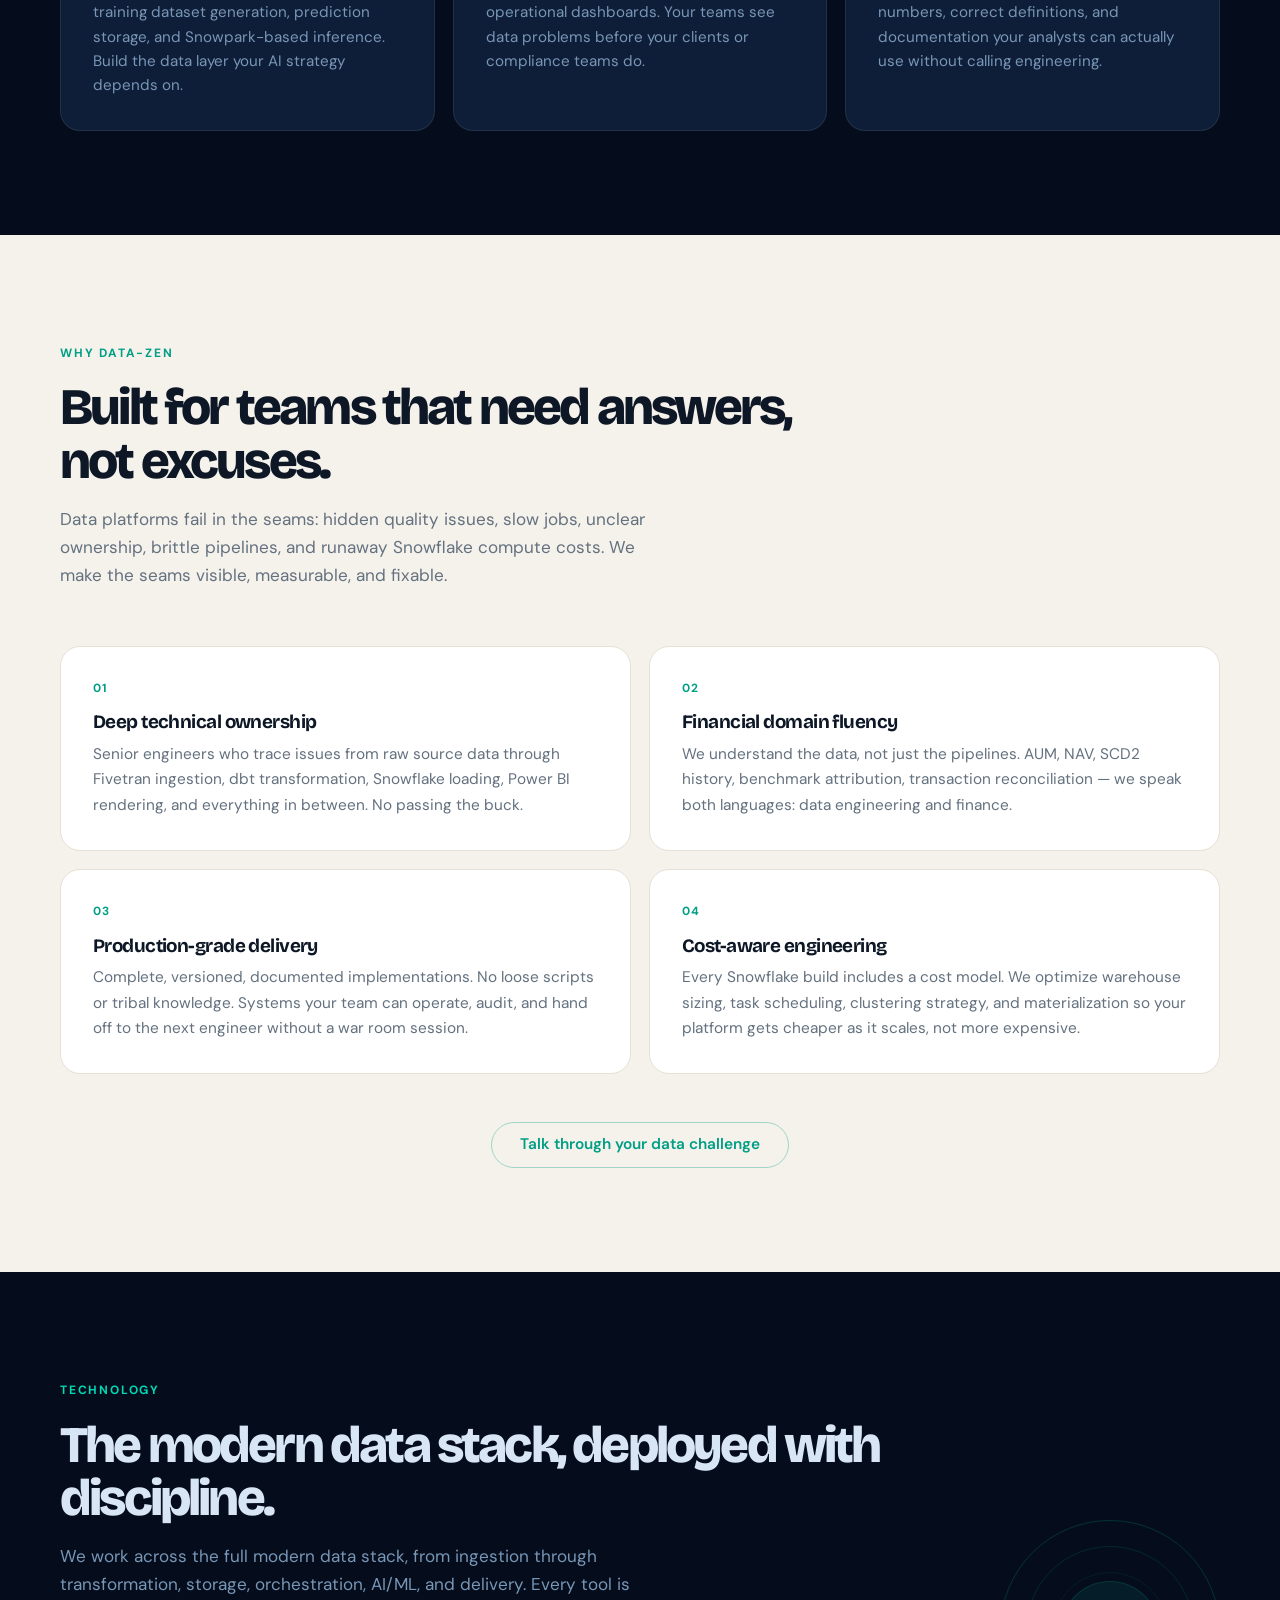
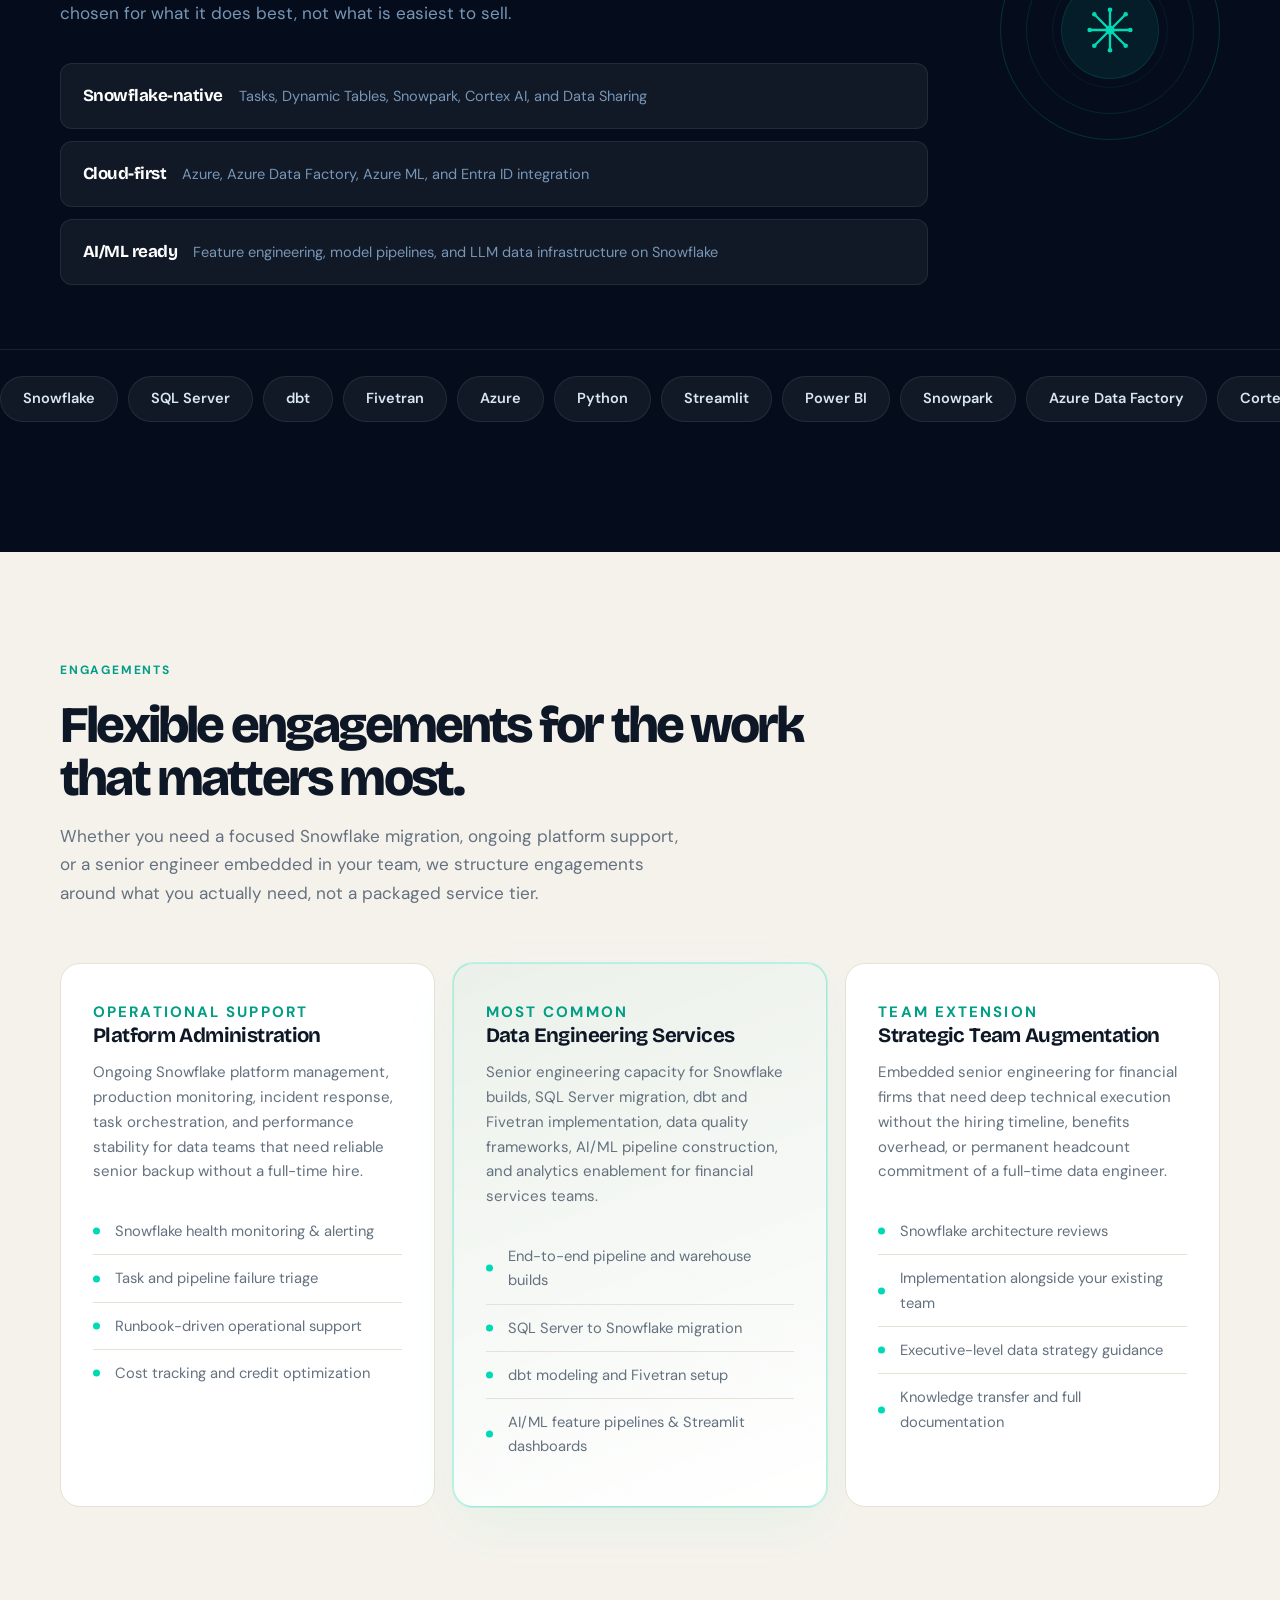
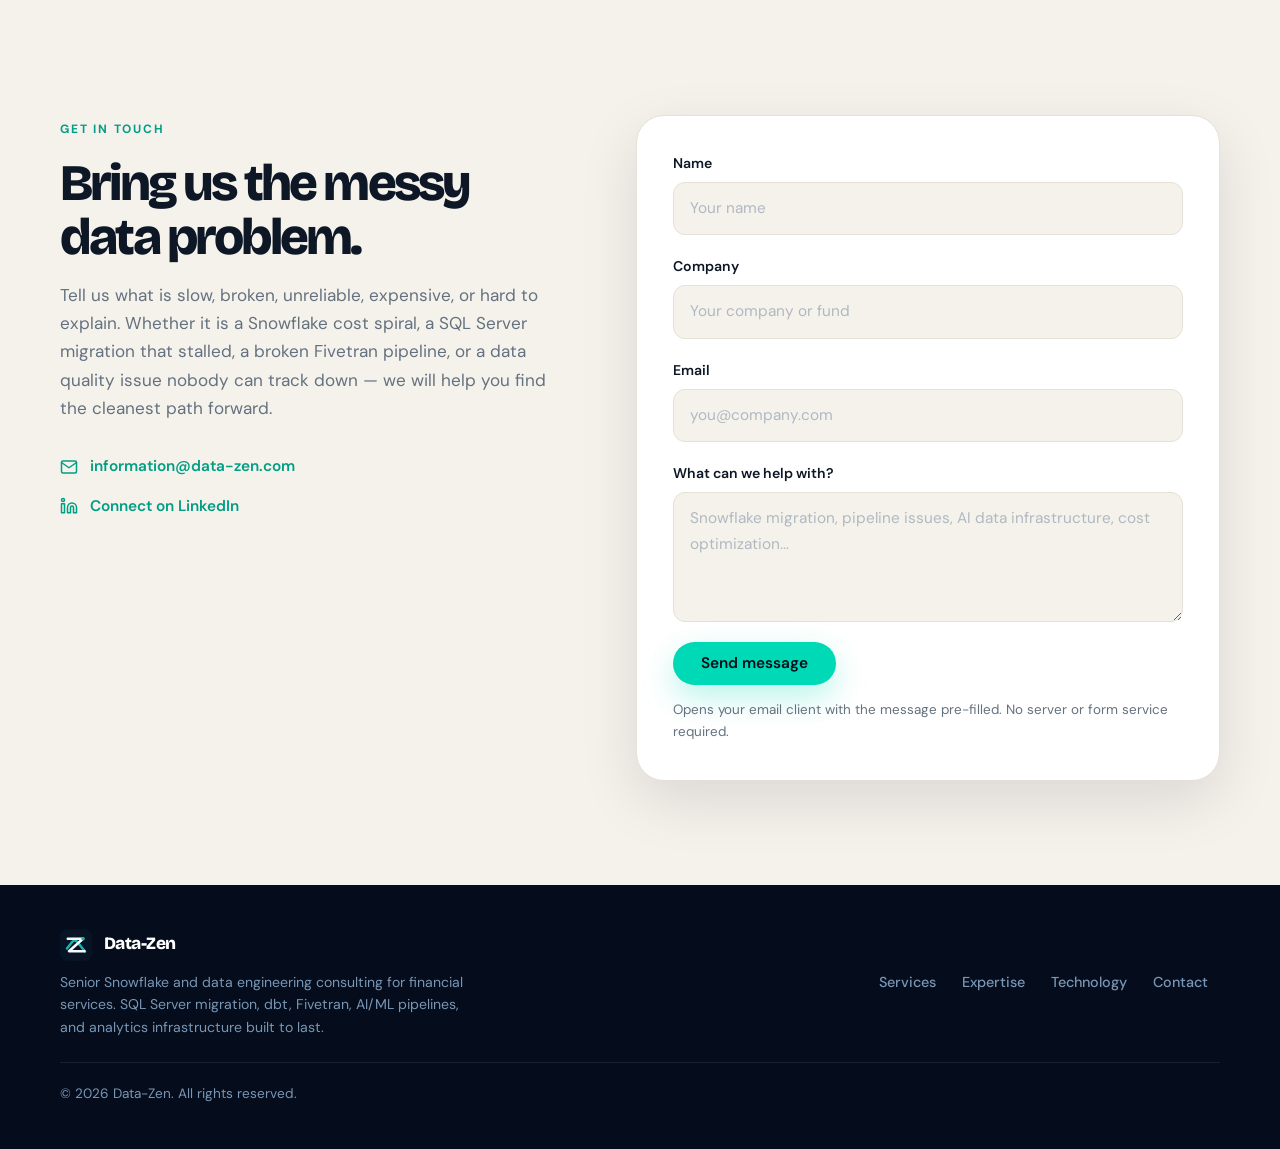
==== commit 0fd3d441: "bbb" ====
--- a/index.html
+++ b/index.html
@@ -3,17 +3,99 @@
 <head>
   <meta charset="utf-8">
   <meta name="viewport" content="width=device-width, initial-scale=1">
-  <title>Data-Zen | Data Engineering & Snowflake Consulting</title>
-  <meta name="description" content="Data-Zen solves complex data engineering problems — Snowflake architecture, SQL Server replication, performance tuning, and analytics infrastructure.">
+
+  <!-- ── Primary SEO ────────────────────────────────────────── -->
+  <title>Data-Zen | Snowflake &amp; Data Engineering Consulting | Financial Services</title>
+  <meta name="description" content="Data-Zen is a senior data engineering consultancy specializing in Snowflake architecture, SQL Server migration, dbt, Fivetran, AI/ML pipelines, and analytics infrastructure for financial services and investment management firms.">
+  <meta name="keywords" content="Snowflake consulting, data engineering consulting, SQL Server to Snowflake migration, dbt consulting, Fivetran implementation, financial data engineering, investment management analytics, Snowflake optimization, data platform modernization, AI ML data pipelines, Azure data engineering, Power BI, Streamlit dashboards, wealth management data, portfolio analytics">
   <meta name="author" content="Data-Zen">
+  <meta name="robots" content="index, follow">
   <meta name="theme-color" content="#050d1c">
-  <meta property="og:title" content="Data-Zen | Data Engineering & Snowflake Consulting">
-  <meta property="og:description" content="Senior data engineering, Snowflake architecture, replication, performance, and platform modernization.">
-  <meta property="og:type" content="website">
-  <meta property="og:url" content="https://data-zen.com/">
-  <meta property="og:image" content="https://data-zen.com/social-card.svg">
-  <meta name="twitter:card" content="summary_large_image">
   <link rel="canonical" href="https://data-zen.com/">
+
+  <!-- ── Open Graph ──────────────────────────────────────────── -->
+  <meta property="og:type"         content="website">
+  <meta property="og:url"          content="https://data-zen.com/">
+  <meta property="og:title"        content="Data-Zen | Snowflake &amp; Data Engineering Consulting">
+  <meta property="og:description"  content="Senior data engineering for financial services. Snowflake architecture, SQL Server migration, dbt, Fivetran, AI/ML pipelines, and performance optimization.">
+  <meta property="og:image"        content="https://data-zen.com/social-card.svg">
+  <meta property="og:image:width"  content="1200">
+  <meta property="og:image:height" content="630">
+  <meta property="og:site_name"    content="Data-Zen">
+
+  <!-- ── Twitter Card ───────────────────────────────────────── -->
+  <meta name="twitter:card"        content="summary_large_image">
+  <meta name="twitter:title"       content="Data-Zen | Snowflake &amp; Data Engineering Consulting">
+  <meta name="twitter:description" content="Senior data engineering for financial services. Snowflake, SQL Server, dbt, Fivetran, AI/ML pipelines, and performance optimization.">
+  <meta name="twitter:image"       content="https://data-zen.com/social-card.svg">
+
+  <!-- ── Structured Data (JSON-LD) ──────────────────────────── -->
+  <script type="application/ld+json">
+  {
+    "@context": "https://schema.org",
+    "@type": "ProfessionalService",
+    "name": "Data-Zen",
+    "url": "https://data-zen.com",
+    "logo": "https://data-zen.com/logo.svg",
+    "description": "Senior data engineering consultancy specializing in Snowflake architecture, SQL Server migration, dbt, Fivetran, AI/ML pipelines, and analytics infrastructure for financial services firms.",
+    "email": "information@data-zen.com",
+    "sameAs": ["https://www.linkedin.com/in/paulkats"],
+    "areaServed": "United States",
+    "knowsAbout": [
+      "Snowflake data warehousing",
+      "SQL Server to Snowflake migration",
+      "dbt data transformation",
+      "Fivetran data integration",
+      "Financial data engineering",
+      "Investment management analytics",
+      "AI and machine learning data pipelines",
+      "Azure data platform",
+      "Data quality monitoring",
+      "Snowflake performance optimization",
+      "Portfolio analytics",
+      "Wealth management data infrastructure"
+    ],
+    "hasOfferCatalog": {
+      "@type": "OfferCatalog",
+      "name": "Data Engineering Services",
+      "itemListElement": [
+        {
+          "@type": "Offer",
+          "itemOffered": {
+            "@type": "Service",
+            "name": "Data Integration and Replication",
+            "description": "Fivetran, SCD2, CDC, and custom replication from SQL Server, Bloomberg, FactSet, and third-party custodians into Snowflake."
+          }
+        },
+        {
+          "@type": "Offer",
+          "itemOffered": {
+            "@type": "Service",
+            "name": "Snowflake Architecture and dbt Modeling",
+            "description": "Design scalable Snowflake environments, dbt transformation layers, and dimensional warehouses for financial analytics."
+          }
+        },
+        {
+          "@type": "Offer",
+          "itemOffered": {
+            "@type": "Service",
+            "name": "Snowflake Performance and Cost Optimization",
+            "description": "Snowflake credit reduction, clustering key strategy, query tuning, warehouse right-sizing, and materialization improvements."
+          }
+        },
+        {
+          "@type": "Offer",
+          "itemOffered": {
+            "@type": "Service",
+            "name": "AI/ML Pipelines and Data Observability",
+            "description": "Feature engineering, model serving infrastructure, Streamlit dashboards, and data quality monitoring in Snowflake and Azure."
+          }
+        }
+      ]
+    }
+  }
+  </script>
+
   <link rel="icon" type="image/svg+xml" href="favicon.svg">
   <link rel="preconnect" href="https://fonts.googleapis.com">
   <link rel="preconnect" href="https://fonts.gstatic.com" crossorigin>
@@ -27,17 +109,15 @@
   <header class="site-header" data-header>
     <nav class="nav shell" aria-label="Primary navigation">
       <a class="brand" href="#top" aria-label="Data-Zen home">
-        <img src="logo.svg" alt="" width="38" height="38">
+        <img src="logo.svg" alt="Data-Zen" width="38" height="38">
         <span>Data-Zen</span>
       </a>
-
       <button class="nav-toggle" type="button" aria-label="Open navigation" aria-expanded="false" data-nav-toggle>
         <span></span><span></span><span></span>
       </button>
-
       <div class="nav-links" data-nav-links>
         <a href="#services">Services</a>
-        <a href="#outcomes">Outcomes</a>
+        <a href="#expertise">Expertise</a>
         <a href="#technology">Technology</a>
         <a href="#engagements">Engagements</a>
         <a href="#contact" class="nav-cta">Contact</a>
@@ -47,7 +127,7 @@
 
   <main id="main">
 
-    <!-- ── HERO ────────────────────────────────────────────── -->
+    <!-- HERO -->
     <section class="hero" id="top" aria-labelledby="hero-title">
       <div class="hero-bg" aria-hidden="true">
         <div class="hero-orb hero-orb-1"></div>
@@ -56,14 +136,14 @@
       <div class="shell hero-inner">
         <div class="hero-tag reveal">
           <span class="tag-dot"></span>
-          Data Engineering &middot; Snowflake &middot; Performance Optimization
+          Snowflake &middot; SQL Server &middot; dbt &middot; Fivetran &middot; AI/ML &middot; Financial Services
         </div>
         <h1 id="hero-title" class="reveal">
-          Complex data problems,<br>
-          <em>solved with precision.</em>
+          Your data platform,<br>
+          <em>engineered to last.</em>
         </h1>
         <p class="hero-sub reveal">
-          Data-Zen helps companies integrate critical systems, improve data reliability, tune high-volume platforms, and build durable analytics infrastructure that leadership can trust.
+          Data-Zen delivers senior data engineering for investment management firms, asset managers, and financial services organizations &mdash; from Snowflake architecture and SQL Server migration to AI-ready pipelines and real-time analytics infrastructure.
         </p>
         <div class="hero-actions reveal">
           <a class="btn btn-primary" href="#contact">Schedule a consultation</a>
@@ -73,129 +153,215 @@
           <div class="hero-metric">
             <span class="metric-num">01</span>
             <strong>Integrate</strong>
-            <p>Unify fragmented data sources into clean, usable pipelines.</p>
+            <p>Fivetran, SCD2, CDC, and custom replication from SQL Server, Bloomberg, FactSet, and custodian feeds.</p>
           </div>
           <div class="hero-metric">
             <span class="metric-num">02</span>
-            <strong>Optimize</strong>
-            <p>Improve query performance, compute cost, and throughput.</p>
+            <strong>Transform</strong>
+            <p>dbt models, Snowflake Tasks, and dimensional warehouse patterns purpose-built for financial reporting.</p>
           </div>
           <div class="hero-metric">
             <span class="metric-num">03</span>
-            <strong>Monitor</strong>
-            <p>Surface freshness, quality, and SLA risks before they escalate.</p>
+            <strong>Optimize</strong>
+            <p>Snowflake credit reduction, clustering keys, query tuning, and warehouse right-sizing that actually sticks.</p>
           </div>
           <div class="hero-metric">
             <span class="metric-num">04</span>
             <strong>Scale</strong>
-            <p>Platforms that hold up as data volume and complexity grow.</p>
-          </div>
-        </div>
-      </div>
-    </section>
-
-    <!-- ── SERVICES ──────────────────────────────────────── -->
+            <p>AI/ML-ready infrastructure, feature pipelines, LLM data layers, and platforms built to grow with you.</p>
+          </div>
+        </div>
+      </div>
+    </section>
+
+    <!-- TRUST STRIP -->
+    <div class="trust-strip" aria-label="Industries and specialties served">
+      <div class="shell trust-inner">
+        <span class="trust-label">Trusted in</span>
+        <ul class="trust-list">
+          <li>Investment Management</li>
+          <li>Asset Management</li>
+          <li>Wealth Management</li>
+          <li>Financial Services</li>
+          <li>Portfolio Analytics</li>
+          <li>Risk &amp; Compliance Data</li>
+        </ul>
+      </div>
+    </div>
+
+    <!-- SERVICES -->
     <section class="section" id="services" aria-labelledby="services-title">
       <div class="shell">
         <div class="section-head reveal">
           <p class="eyebrow">Services</p>
-          <h2 id="services-title">Senior data help, without the overhead.</h2>
-          <p class="section-desc">Practical, high-impact engineering — the kind that removes bottlenecks, makes reporting trustworthy, and keeps business-critical systems moving reliably.</p>
+          <h2 id="services-title">Senior data engineering, without the enterprise overhead.</h2>
+          <p class="section-desc">We build the systems financial data teams rely on: clean pipelines, fast queries, trustworthy numbers, and platforms that hold up under regulatory scrutiny and executive pressure alike.</p>
         </div>
         <div class="services-grid">
+
           <article class="service-card reveal">
             <div class="svc-num">01</div>
             <div class="svc-icon" aria-hidden="true">
               <svg width="22" height="22" viewBox="0 0 24 24" fill="none" stroke="currentColor" stroke-width="2" stroke-linecap="round" stroke-linejoin="round"><path d="M8 3H5a2 2 0 00-2 2v3m18 0V5a2 2 0 00-2-2h-3m0 18h3a2 2 0 002-2v-3M3 16v3a2 2 0 002 2h3"/></svg>
             </div>
-            <h3>Data Integration</h3>
-            <p>Connect disparate systems, reconcile information silos, and create reliable data flows from source systems into analytics platforms.</p>
-          </article>
+            <h3>Data Integration &amp; Replication</h3>
+            <p>Connect SQL Server, Oracle, Bloomberg, FactSet, Advent, and custodians into Snowflake using Fivetran, BCP, custom SCD2 frameworks, and CDC pipelines. Full historical load and ongoing incremental replication, with data quality checks at every stage.</p>
+            <ul class="svc-tags"><li>Fivetran</li><li>SCD2</li><li>CDC</li><li>SQL Server</li><li>Snowflake</li></ul>
+          </article>
+
           <article class="service-card reveal">
             <div class="svc-num">02</div>
             <div class="svc-icon" aria-hidden="true">
               <svg width="22" height="22" viewBox="0 0 24 24" fill="none" stroke="currentColor" stroke-width="2" stroke-linecap="round" stroke-linejoin="round"><rect x="3" y="3" width="7" height="7"/><rect x="14" y="3" width="7" height="7"/><rect x="14" y="14" width="7" height="7"/><rect x="3" y="14" width="7" height="7"/></svg>
             </div>
-            <h3>Modeling &amp; Architecture</h3>
-            <p>Design scalable warehouse models, dimensional structures, and platform patterns for high-volume, business-critical analytics.</p>
-          </article>
+            <h3>Snowflake Architecture &amp; dbt Modeling</h3>
+            <p>Design and build production Snowflake environments: medallion architecture, dbt transformation layers, dynamic tables, and Snowpark-powered compute. Purpose-built for AUM calculations, portfolio analytics, benchmark tracking, and investment reporting.</p>
+            <ul class="svc-tags"><li>Snowflake</li><li>dbt</li><li>Snowpark</li><li>Data Vault</li><li>Medallion</li></ul>
+          </article>
+
           <article class="service-card reveal">
             <div class="svc-num">03</div>
             <div class="svc-icon" aria-hidden="true">
               <svg width="22" height="22" viewBox="0 0 24 24" fill="none" stroke="currentColor" stroke-width="2" stroke-linecap="round" stroke-linejoin="round"><polygon points="13 2 3 14 12 14 11 22 21 10 12 10 13 2"/></svg>
             </div>
-            <h3>Performance Optimization</h3>
-            <p>Tune SQL, reduce compute waste, improve load patterns, and eliminate slow-running queries that hold teams back from moving fast.</p>
-          </article>
+            <h3>Performance &amp; Cost Optimization</h3>
+            <p>Audit and reduce Snowflake credit consumption with warehouse right-sizing, clustering key strategy, materialization tuning, query rewrites, and task scheduling improvements. We trace every slow job to its root cause and fix it at the source.</p>
+            <ul class="svc-tags"><li>Query Tuning</li><li>Clustering</li><li>Materialization</li><li>Cost Reduction</li></ul>
+          </article>
+
           <article class="service-card reveal">
             <div class="svc-num">04</div>
             <div class="svc-icon" aria-hidden="true">
               <svg width="22" height="22" viewBox="0 0 24 24" fill="none" stroke="currentColor" stroke-width="2" stroke-linecap="round" stroke-linejoin="round"><path d="M12 22s8-4 8-10V5l-8-3-8 3v7c0 6 8 10 8 10z"/></svg>
             </div>
-            <h3>Administration &amp; Support</h3>
-            <p>Keep platforms healthy with proactive monitoring, operational runbooks, issue triage, and senior-level technical support.</p>
-          </article>
-        </div>
-      </div>
-    </section>
-
-    <!-- ── OUTCOMES ──────────────────────────────────────── -->
-    <section class="section section-dark" id="outcomes" aria-labelledby="outcomes-title">
+            <h3>AI/ML Pipelines &amp; Observability</h3>
+            <p>Build feature engineering pipelines, LLM data infrastructure, and model serving layers in Snowflake and Azure. Deploy Streamlit dashboards for operational monitoring, data quality alerting, task health tracking, and executive-facing analytics.</p>
+            <ul class="svc-tags"><li>AI/ML</li><li>LLM Data</li><li>Streamlit</li><li>Azure ML</li><li>Observability</li></ul>
+          </article>
+
+        </div>
+      </div>
+    </section>
+
+    <!-- EXPERTISE -->
+    <section class="section section-dark" id="expertise" aria-labelledby="expertise-title">
       <div class="shell">
         <div class="section-head reveal">
-          <p class="eyebrow eyebrow-inv">Why Data-Zen</p>
+          <p class="eyebrow eyebrow-inv">Domain Expertise</p>
+          <h2 id="expertise-title">Deep roots in financial data. Built for regulated environments.</h2>
+          <p class="section-desc section-desc-inv">Financial services data is not generic. It carries regulatory obligations, reconciliation requirements, audit trails, and a tolerance for error that is effectively zero. We understand the domain as well as the technology.</p>
+        </div>
+        <div class="expertise-grid">
+
+          <div class="expertise-card reveal">
+            <div class="exp-icon" aria-hidden="true">
+              <svg width="24" height="24" viewBox="0 0 24 24" fill="none" stroke="currentColor" stroke-width="2" stroke-linecap="round" stroke-linejoin="round"><line x1="12" y1="1" x2="12" y2="23"/><path d="M17 5H9.5a3.5 3.5 0 000 7h5a3.5 3.5 0 010 7H6"/></svg>
+            </div>
+            <h3>Investment &amp; Portfolio Analytics</h3>
+            <p>AUM calculations, benchmark tracking, performance attribution, GICS classification, and position-level portfolio reporting built directly on Snowflake. Delivered for institutional investment management firms with complex multi-asset structures.</p>
+          </div>
+
+          <div class="expertise-card reveal">
+            <div class="exp-icon" aria-hidden="true">
+              <svg width="24" height="24" viewBox="0 0 24 24" fill="none" stroke="currentColor" stroke-width="2" stroke-linecap="round" stroke-linejoin="round"><path d="M21 16V8a2 2 0 00-1-1.73l-7-4a2 2 0 00-2 0l-7 4A2 2 0 003 8v8a2 2 0 001 1.73l7 4a2 2 0 002 0l7-4A2 2 0 0021 16z"/></svg>
+            </div>
+            <h3>Market Data Integration</h3>
+            <p>Ingest, normalize, and historicize data from Bloomberg, FactSet, Morningstar, Advent Geneva, and custodian feeds. Clean SCD2 history, full auditability, and reconciliation-grade data quality from day one of the pipeline.</p>
+          </div>
+
+          <div class="expertise-card reveal">
+            <div class="exp-icon" aria-hidden="true">
+              <svg width="24" height="24" viewBox="0 0 24 24" fill="none" stroke="currentColor" stroke-width="2" stroke-linecap="round" stroke-linejoin="round"><path d="M9 3H5a2 2 0 00-2 2v4m6-6h10a2 2 0 012 2v4M9 3v18m0 0h10a2 2 0 002-2V9M9 21H5a2 2 0 01-2-2V9m0 0h18"/></svg>
+            </div>
+            <h3>SQL Server to Snowflake Migration</h3>
+            <p>End-to-end migration from legacy SQL Server environments into modern Snowflake architecture. Schema translation, stored procedure conversion, performance baselining, and zero-downtime cutover with documented rollback capability.</p>
+          </div>
+
+          <div class="expertise-card reveal">
+            <div class="exp-icon" aria-hidden="true">
+              <svg width="24" height="24" viewBox="0 0 24 24" fill="none" stroke="currentColor" stroke-width="2" stroke-linecap="round" stroke-linejoin="round"><circle cx="12" cy="12" r="10"/><path d="M12 8v4l3 3"/></svg>
+            </div>
+            <h3>AI-Ready Data Infrastructure</h3>
+            <p>Structure your Snowflake environment for machine learning and generative AI: feature stores, model input pipelines, training dataset generation, prediction storage, and Snowpark-based inference. Build the data layer your AI strategy depends on.</p>
+          </div>
+
+          <div class="expertise-card reveal">
+            <div class="exp-icon" aria-hidden="true">
+              <svg width="24" height="24" viewBox="0 0 24 24" fill="none" stroke="currentColor" stroke-width="2" stroke-linecap="round" stroke-linejoin="round"><path d="M22 12h-4l-3 9L9 3l-3 9H2"/></svg>
+            </div>
+            <h3>Data Quality &amp; Observability</h3>
+            <p>Automated data quality checks, SLA monitoring, freshness alerts, reconciliation frameworks, and Streamlit-based operational dashboards. Your teams see data problems before your clients or compliance teams do.</p>
+          </div>
+
+          <div class="expertise-card reveal">
+            <div class="exp-icon" aria-hidden="true">
+              <svg width="24" height="24" viewBox="0 0 24 24" fill="none" stroke="currentColor" stroke-width="2" stroke-linecap="round" stroke-linejoin="round"><rect x="2" y="3" width="20" height="14" rx="2"/><path d="M8 21h8M12 17v4"/></svg>
+            </div>
+            <h3>Reporting &amp; Analytics Enablement</h3>
+            <p>Power BI semantic layers, Streamlit dashboards, and self-service analytics built on curated Snowflake data. Reliable numbers, correct definitions, and documentation your analysts can actually use without calling engineering.</p>
+          </div>
+
+        </div>
+      </div>
+    </section>
+
+    <!-- OUTCOMES -->
+    <section class="section" id="outcomes" aria-labelledby="outcomes-title">
+      <div class="shell">
+        <div class="section-head reveal">
+          <p class="eyebrow">Why Data-Zen</p>
           <h2 id="outcomes-title">Built for teams that need answers, not excuses.</h2>
-          <p class="section-desc section-desc-inv">Data platforms usually fail in the seams: hidden quality issues, slow jobs, unclear ownership, brittle pipelines, and runaway compute costs. We make the seams visible, measurable, and fixable.</p>
+          <p class="section-desc">Data platforms fail in the seams: hidden quality issues, slow jobs, unclear ownership, brittle pipelines, and runaway Snowflake compute costs. We make the seams visible, measurable, and fixable.</p>
         </div>
         <div class="outcomes-grid">
           <div class="outcome-card reveal">
             <span class="outcome-num">01</span>
             <h3>Deep technical ownership</h3>
-            <p>Senior engineers who can trace issues from raw source data through transformation, loading, reporting, and production operations.</p>
+            <p>Senior engineers who trace issues from raw source data through Fivetran ingestion, dbt transformation, Snowflake loading, Power BI rendering, and everything in between. No passing the buck.</p>
           </div>
           <div class="outcome-card reveal">
             <span class="outcome-num">02</span>
-            <h3>Fast diagnosis</h3>
-            <p>We identify the actual failure point: permissions, caching, orchestration, data shape, SQL logic, rendering, or infrastructure.</p>
+            <h3>Financial domain fluency</h3>
+            <p>We understand the data, not just the pipelines. AUM, NAV, SCD2 history, benchmark attribution, transaction reconciliation &mdash; we speak both languages: data engineering and finance.</p>
           </div>
           <div class="outcome-card reveal">
             <span class="outcome-num">03</span>
-            <h3>Clear delivery</h3>
-            <p>Practical implementation, direct communication, and systems documented well enough for your team to operate independently.</p>
+            <h3>Production-grade delivery</h3>
+            <p>Complete, versioned, documented implementations. No loose scripts or tribal knowledge. Systems your team can operate, audit, and hand off to the next engineer without a war room session.</p>
           </div>
           <div class="outcome-card reveal">
             <span class="outcome-num">04</span>
             <h3>Cost-aware engineering</h3>
-            <p>Performance work is not just about speed. It is also about lowering waste, simplifying operations, and reducing recurring cost.</p>
+            <p>Every Snowflake build includes a cost model. We optimize warehouse sizing, task scheduling, clustering strategy, and materialization so your platform gets cheaper as it scales, not more expensive.</p>
           </div>
         </div>
         <div class="outcomes-cta reveal">
-          <a class="btn btn-outline-inv" href="#contact">Talk through your data problem</a>
-        </div>
-      </div>
-    </section>
-
-    <!-- ── TECHNOLOGY ─────────────────────────────────────── -->
-    <section class="section" id="technology" aria-labelledby="technology-title">
+          <a class="btn btn-outline-dark" href="#contact">Talk through your data challenge</a>
+        </div>
+      </div>
+    </section>
+
+    <!-- TECHNOLOGY -->
+    <section class="section section-dark" id="technology" aria-labelledby="technology-title">
       <div class="shell tech-split">
         <div class="tech-copy">
           <div class="reveal">
-            <p class="eyebrow">Technology</p>
-            <h2 id="technology-title">Modern data platforms need monitoring, observability, and discipline.</h2>
-            <p class="section-desc">We help teams build platforms that are measurable end to end, with clear checks for freshness, accuracy, failures, and performance drift.</p>
+            <p class="eyebrow eyebrow-inv">Technology</p>
+            <h2 id="technology-title">The modern data stack, deployed with discipline.</h2>
+            <p class="section-desc section-desc-inv">We work across the full modern data stack, from ingestion through transformation, storage, orchestration, AI/ML, and delivery. Every tool is chosen for what it does best, not what is easiest to sell.</p>
           </div>
           <div class="tech-stats">
             <div class="tech-stat reveal">
-              <strong>SQL-first</strong>
-              <span>Clear, inspectable logic your team can maintain</span>
+              <strong>Snowflake-native</strong>
+              <span>Tasks, Dynamic Tables, Snowpark, Cortex AI, and Data Sharing</span>
             </div>
             <div class="tech-stat reveal">
-              <strong>Cloud-native</strong>
-              <span>Snowflake, Azure, and modern ELT patterns</span>
+              <strong>Cloud-first</strong>
+              <span>Azure, Azure Data Factory, Azure ML, and Entra ID integration</span>
             </div>
             <div class="tech-stat reveal">
-              <strong>Always on</strong>
-              <span>Monitoring mindset baked into every build</span>
+              <strong>AI/ML ready</strong>
+              <span>Feature engineering, model pipelines, and LLM data infrastructure on Snowflake</span>
             </div>
           </div>
         </div>
@@ -208,14 +374,14 @@
               <svg width="48" height="48" viewBox="0 0 52 52" fill="none" xmlns="http://www.w3.org/2000/svg">
                 <path d="M26 4L26 48M4 26L48 26M9 9L43 43M43 9L9 43" stroke="currentColor" stroke-width="2.5" stroke-linecap="round"/>
                 <circle cx="26" cy="26" r="5" fill="currentColor"/>
-                <circle cx="26" cy="4" r="2.5" fill="currentColor"/>
+                <circle cx="26" cy="4"  r="2.5" fill="currentColor"/>
                 <circle cx="26" cy="48" r="2.5" fill="currentColor"/>
-                <circle cx="4" cy="26" r="2.5" fill="currentColor"/>
+                <circle cx="4"  cy="26" r="2.5" fill="currentColor"/>
                 <circle cx="48" cy="26" r="2.5" fill="currentColor"/>
-                <circle cx="9" cy="9" r="2.5" fill="currentColor"/>
+                <circle cx="9"  cy="9"  r="2.5" fill="currentColor"/>
                 <circle cx="43" cy="43" r="2.5" fill="currentColor"/>
-                <circle cx="43" cy="9" r="2.5" fill="currentColor"/>
-                <circle cx="9" cy="43" r="2.5" fill="currentColor"/>
+                <circle cx="43" cy="9"  r="2.5" fill="currentColor"/>
+                <circle cx="9"  cy="43" r="2.5" fill="currentColor"/>
               </svg>
             </div>
           </div>
@@ -225,83 +391,107 @@
         <div class="ticker-track" role="list">
           <span role="listitem">Snowflake</span>
           <span role="listitem">SQL Server</span>
+          <span role="listitem">dbt</span>
+          <span role="listitem">Fivetran</span>
           <span role="listitem">Azure</span>
           <span role="listitem">Python</span>
           <span role="listitem">Streamlit</span>
-          <span role="listitem">Fivetran</span>
           <span role="listitem">Power BI</span>
+          <span role="listitem">Snowpark</span>
+          <span role="listitem">Azure Data Factory</span>
+          <span role="listitem">Cortex AI</span>
           <span role="listitem">SCD2 Replication</span>
-          <span role="listitem">Data Quality</span>
+          <span role="listitem">Bloomberg</span>
+          <span role="listitem">FactSet</span>
+          <span role="listitem">Apache Airflow</span>
+          <span role="listitem">Azure ML</span>
+          <span role="listitem">LLM Pipelines</span>
+          <span role="listitem">Data Vault</span>
           <span role="listitem">BCP</span>
-          <span role="listitem">ELT Pipelines</span>
-          <span role="listitem">dbt</span>
+          <span role="listitem">Medallion Architecture</span>
           <!-- duplicate for seamless loop -->
           <span aria-hidden="true">Snowflake</span>
           <span aria-hidden="true">SQL Server</span>
+          <span aria-hidden="true">dbt</span>
+          <span aria-hidden="true">Fivetran</span>
           <span aria-hidden="true">Azure</span>
           <span aria-hidden="true">Python</span>
           <span aria-hidden="true">Streamlit</span>
-          <span aria-hidden="true">Fivetran</span>
           <span aria-hidden="true">Power BI</span>
+          <span aria-hidden="true">Snowpark</span>
+          <span aria-hidden="true">Azure Data Factory</span>
+          <span aria-hidden="true">Cortex AI</span>
           <span aria-hidden="true">SCD2 Replication</span>
-          <span aria-hidden="true">Data Quality</span>
+          <span aria-hidden="true">Bloomberg</span>
+          <span aria-hidden="true">FactSet</span>
+          <span aria-hidden="true">Apache Airflow</span>
+          <span aria-hidden="true">Azure ML</span>
+          <span aria-hidden="true">LLM Pipelines</span>
+          <span aria-hidden="true">Data Vault</span>
           <span aria-hidden="true">BCP</span>
-          <span aria-hidden="true">ELT Pipelines</span>
-          <span aria-hidden="true">dbt</span>
-        </div>
-      </div>
-    </section>
-
-    <!-- ── ENGAGEMENTS ────────────────────────────────────── -->
-    <section class="section section-dark" id="engagements" aria-labelledby="engagements-title">
+          <span aria-hidden="true">Medallion Architecture</span>
+        </div>
+      </div>
+    </section>
+
+    <!-- ENGAGEMENTS -->
+    <section class="section" id="engagements" aria-labelledby="engagements-title">
       <div class="shell">
         <div class="section-head reveal">
-          <p class="eyebrow eyebrow-inv">Engagements</p>
-          <h2 id="engagements-title">Flexible help for the work that matters most.</h2>
+          <p class="eyebrow">Engagements</p>
+          <h2 id="engagements-title">Flexible engagements for the work that matters most.</h2>
+          <p class="section-desc">Whether you need a focused Snowflake migration, ongoing platform support, or a senior engineer embedded in your team, we structure engagements around what you actually need, not a packaged service tier.</p>
         </div>
         <div class="plans-grid">
+
           <article class="plan-card reveal">
             <p class="plan-kicker">Operational support</p>
-            <h3>Remote Administration</h3>
-            <p>Ongoing support for data platforms, production processes, monitoring, troubleshooting, and performance stability.</p>
+            <h3>Platform Administration</h3>
+            <p>Ongoing Snowflake platform management, production monitoring, incident response, task orchestration, and performance stability for data teams that need reliable senior backup without a full-time hire.</p>
             <ul>
-              <li>Platform health checks</li>
-              <li>Runbook-driven support</li>
-              <li>Failure triage and resolution</li>
+              <li>Snowflake health monitoring &amp; alerting</li>
+              <li>Task and pipeline failure triage</li>
+              <li>Runbook-driven operational support</li>
+              <li>Cost tracking and credit optimization</li>
             </ul>
           </article>
+
           <article class="plan-card plan-featured reveal">
             <p class="plan-kicker">Most common</p>
             <h3>Data Engineering Services</h3>
-            <p>Senior engineering capacity for pipelines, replication, modeling, SQL tuning, automation, data quality, and analytics enablement.</p>
+            <p>Senior engineering capacity for Snowflake builds, SQL Server migration, dbt and Fivetran implementation, data quality frameworks, AI/ML pipeline construction, and analytics enablement for financial services teams.</p>
             <ul>
-              <li>Pipeline and warehouse builds</li>
-              <li>Replication and SCD frameworks</li>
-              <li>Performance and cost optimization</li>
+              <li>End-to-end pipeline and warehouse builds</li>
+              <li>SQL Server to Snowflake migration</li>
+              <li>dbt modeling and Fivetran setup</li>
+              <li>AI/ML feature pipelines &amp; Streamlit dashboards</li>
             </ul>
           </article>
+
           <article class="plan-card reveal">
             <p class="plan-kicker">Team extension</p>
-            <h3>Technology Team Augmentation</h3>
-            <p>Specialized engineering support for teams that need senior execution without adding permanent headcount.</p>
+            <h3>Strategic Team Augmentation</h3>
+            <p>Embedded senior engineering for financial firms that need deep technical execution without the hiring timeline, benefits overhead, or permanent headcount commitment of a full-time data engineer.</p>
             <ul>
-              <li>Architecture reviews</li>
-              <li>Implementation support</li>
-              <li>Executive-level technical guidance</li>
+              <li>Snowflake architecture reviews</li>
+              <li>Implementation alongside your existing team</li>
+              <li>Executive-level data strategy guidance</li>
+              <li>Knowledge transfer and full documentation</li>
             </ul>
           </article>
-        </div>
-      </div>
-    </section>
-
-    <!-- ── CONTACT ────────────────────────────────────────── -->
+
+        </div>
+      </div>
+    </section>
+
+    <!-- CONTACT -->
     <section class="section section-contact" id="contact" aria-labelledby="contact-title">
       <div class="shell contact-grid">
         <div class="contact-copy">
           <div class="reveal">
-            <p class="eyebrow">Contact</p>
+            <p class="eyebrow">Get in touch</p>
             <h2 id="contact-title">Bring us the messy data problem.</h2>
-            <p class="section-desc">Tell us what is slow, broken, unreliable, expensive, or hard to explain. We will help you figure out the cleanest path forward.</p>
+            <p class="section-desc">Tell us what is slow, broken, unreliable, expensive, or hard to explain. Whether it is a Snowflake cost spiral, a SQL Server migration that stalled, a broken Fivetran pipeline, or a data quality issue nobody can track down &mdash; we will help you find the cleanest path forward.</p>
           </div>
           <div class="contact-links reveal">
             <a href="mailto:information@data-zen.com?subject=Data-Zen%20consultation%20request" class="contact-link">
@@ -320,15 +510,19 @@
             <input id="name" name="name" type="text" autocomplete="name" placeholder="Your name" required>
           </div>
           <div class="form-row">
+            <label for="company">Company</label>
+            <input id="company" name="company" type="text" autocomplete="organization" placeholder="Your company or fund">
+          </div>
+          <div class="form-row">
             <label for="email">Email</label>
             <input id="email" name="email" type="email" autocomplete="email" placeholder="you@company.com" required>
           </div>
           <div class="form-row">
             <label for="message">What can we help with?</label>
-            <textarea id="message" name="message" rows="5" placeholder="Describe your data challenge..." required></textarea>
+            <textarea id="message" name="message" rows="4" placeholder="Snowflake migration, pipeline issues, AI data infrastructure, cost optimization..." required></textarea>
           </div>
           <button class="btn btn-primary" type="submit">Send message</button>
-          <p class="form-note">Opens your email client with the message pre-filled. No server required.</p>
+          <p class="form-note">Opens your email client with the message pre-filled. No server or form service required.</p>
         </form>
       </div>
     </section>
@@ -342,11 +536,11 @@
           <img src="logo.svg" alt="" width="32" height="32">
           <span>Data-Zen</span>
         </a>
-        <p>Data engineering and technology consulting for complex, high-value systems.</p>
+        <p>Senior Snowflake and data engineering consulting for financial services. SQL Server migration, dbt, Fivetran, AI/ML pipelines, and analytics infrastructure built to last.</p>
       </div>
       <nav class="footer-links" aria-label="Footer navigation">
         <a href="#services">Services</a>
-        <a href="#outcomes">Outcomes</a>
+        <a href="#expertise">Expertise</a>
         <a href="#technology">Technology</a>
         <a href="#contact">Contact</a>
       </nav>
--- a/styles.css
+++ b/styles.css
@@ -1,35 +1,30 @@
 /* ============================================================
-   DATA-ZEN · styles.css · v4
+   DATA-ZEN · styles.css · v5
    ============================================================ */
 
 /* ── Design tokens ────────────────────────────────────────── */
 :root {
-  /* Colours */
-  --night:        #050d1c;
-  --dusk:         #0b1729;
-  --card-dk:      #0f1e38;
-  --jade:         #00d9b5;
-  --jade-deep:    #009e84;
-  --jade-glow:    rgba(0, 217, 181, 0.13);
-  --jade-border:  rgba(0, 217, 181, 0.28);
-  --paper:        #f5f2ec;
-  --white:        #ffffff;
-  --ink:          #0d1726;
-  --muted:        #64717f;
-  --inv:          #d8e5f4;
-  --inv-muted:    #7896b6;
-  --border:       #e6e0d6;
-  --border-dk:    rgba(255, 255, 255, 0.08);
-  --shadow:       0 20px 60px rgba(5, 13, 28, 0.11);
-  --shadow-xl:    0 32px 80px rgba(5, 13, 28, 0.22);
-
-  /* Radii */
-  --r-sm:   12px;
-  --r-md:   20px;
-  --r-lg:   28px;
-
-  /* Layout */
-  --shell:  1160px;
+  --night:       #050d1c;
+  --dusk:        #0b1729;
+  --card-dk:     #0f1e38;
+  --jade:        #00d9b5;
+  --jade-deep:   #009e84;
+  --jade-glow:   rgba(0, 217, 181, 0.12);
+  --jade-border: rgba(0, 217, 181, 0.28);
+  --paper:       #f5f2ec;
+  --white:       #ffffff;
+  --ink:         #0d1726;
+  --muted:       #64717f;
+  --inv:         #d8e5f4;
+  --inv-muted:   #7896b6;
+  --border:      #e6e0d6;
+  --border-dk:   rgba(255, 255, 255, 0.08);
+  --shadow:      0 20px 60px rgba(5, 13, 28, 0.11);
+  --shadow-xl:   0 32px 80px rgba(5, 13, 28, 0.22);
+  --r-sm:  12px;
+  --r-md:  20px;
+  --r-lg:  28px;
+  --shell: 1160px;
 }
 
 /* ── Reset ────────────────────────────────────────────────── */
@@ -57,7 +52,6 @@
   letter-spacing: -0.04em;
   line-height: 1.05;
 }
-
 h1 {
   font-size: clamp(2.9rem, 6.5vw, 5.6rem);
   font-weight: 800;
@@ -66,19 +60,16 @@
   margin-bottom: 24px;
   color: #fff;
 }
-
 h1 em {
   font-style: normal;
   color: var(--jade);
 }
-
 h2 {
   font-size: clamp(2rem, 4vw, 3.2rem);
   font-weight: 800;
   letter-spacing: -0.055em;
   margin-bottom: 16px;
 }
-
 h3 {
   font-size: 1.18rem;
   font-weight: 700;
@@ -91,11 +82,9 @@
   width: min(var(--shell), calc(100% - 44px));
   margin-inline: auto;
 }
-
 .skip-link {
   position: absolute;
-  left: 16px;
-  top: -48px;
+  left: 16px; top: -48px;
   z-index: 200;
   padding: 10px 18px;
   background: var(--jade-deep);
@@ -113,25 +102,18 @@
   transform: translateY(24px);
   transition: opacity 0.6s ease, transform 0.6s ease;
 }
-.reveal.visible {
-  opacity: 1;
-  transform: none;
-}
+.reveal.visible { opacity: 1; transform: none; }
 
 /* ── Navigation ───────────────────────────────────────────── */
 .site-header {
-  position: sticky;
-  top: 0;
-  z-index: 80;
+  position: sticky; top: 0; z-index: 80;
   background: rgba(5, 13, 28, 0.78);
   backdrop-filter: blur(22px);
   -webkit-backdrop-filter: blur(22px);
   border-bottom: 1px solid var(--border-dk);
   transition: background .3s ease;
 }
-.site-header.is-scrolled {
-  background: rgba(5, 13, 28, 0.96);
-}
+.site-header.is-scrolled { background: rgba(5, 13, 28, 0.96); }
 
 .nav {
   display: flex;
@@ -139,7 +121,6 @@
   justify-content: space-between;
   min-height: 72px;
 }
-
 .brand {
   display: inline-flex;
   align-items: center;
@@ -153,12 +134,7 @@
   letter-spacing: -0.03em;
   color: #fff;
 }
-
-.nav-links {
-  display: flex;
-  align-items: center;
-  gap: 2px;
-}
+.nav-links { display: flex; align-items: center; gap: 2px; }
 .nav-links a {
   padding: 9px 14px;
   color: var(--inv-muted);
@@ -169,37 +145,28 @@
   transition: color .2s ease, background .2s ease;
 }
 .nav-links a:hover,
-.nav-links a.active {
-  color: #fff;
-  background: rgba(255, 255, 255, 0.08);
-}
+.nav-links a.active { color: #fff; background: rgba(255,255,255,0.08); }
 .nav-cta {
   color: var(--night) !important;
   background: var(--jade) !important;
   font-weight: 600 !important;
   padding: 9px 22px !important;
 }
-.nav-cta:hover {
-  background: #fff !important;
-  color: var(--night) !important;
-}
+.nav-cta:hover { background: #fff !important; color: var(--night) !important; }
 
 .nav-toggle {
   display: none;
   align-items: center;
   justify-content: center;
-  width: 42px;
-  height: 42px;
-  padding: 0;
-  background: rgba(255, 255, 255, 0.06);
+  width: 42px; height: 42px; padding: 0;
+  background: rgba(255,255,255,0.06);
   border: 1px solid var(--border-dk);
   border-radius: 10px;
   cursor: pointer;
 }
 .nav-toggle span {
   display: block;
-  width: 18px;
-  height: 2px;
+  width: 18px; height: 2px;
   margin: 3.5px auto;
   background: #fff;
   border-radius: 2px;
@@ -207,17 +174,9 @@
 }
 
 /* ── Section base ─────────────────────────────────────────── */
-.section {
-  padding: 104px 0;
-  background: var(--paper);
-}
-
-.section-dark {
-  background: var(--night);
-  color: var(--inv);
-}
-
-/* ── Eyebrows & headings ──────────────────────────────────── */
+.section { padding: 104px 0; background: var(--paper); }
+.section-dark { background: var(--night); color: var(--inv); }
+
 .eyebrow {
   display: inline-block;
   margin: 0 0 18px;
@@ -229,10 +188,7 @@
 }
 .eyebrow-inv { color: var(--jade); }
 
-.section-head {
-  max-width: 760px;
-  margin-bottom: 56px;
-}
+.section-head { max-width: 760px; margin-bottom: 56px; }
 
 .section-desc {
   font-size: 1.07rem;
@@ -259,34 +215,31 @@
 .btn:hover { transform: translateY(-2px); }
 
 .btn-primary {
-  background: var(--jade);
-  color: var(--night);
-  box-shadow: 0 12px 32px rgba(0, 217, 181, 0.28);
+  background: var(--jade); color: var(--night);
+  box-shadow: 0 12px 32px rgba(0,217,181,0.28);
 }
 .btn-primary:hover {
   background: #fff;
-  box-shadow: 0 16px 40px rgba(0, 217, 181, 0.18);
-}
-
+  box-shadow: 0 16px 40px rgba(0,217,181,0.18);
+}
 .btn-ghost {
-  background: rgba(255, 255, 255, 0.07);
+  background: rgba(255,255,255,0.07);
   color: var(--inv);
-  border: 1px solid rgba(255, 255, 255, 0.14);
-}
-.btn-ghost:hover {
-  background: rgba(255, 255, 255, 0.13);
-  color: #fff;
-}
-
+  border: 1px solid rgba(255,255,255,0.14);
+}
+.btn-ghost:hover { background: rgba(255,255,255,0.13); color: #fff; }
 .btn-outline-inv {
   background: transparent;
   color: var(--jade);
   border: 1.5px solid var(--jade-border);
 }
-.btn-outline-inv:hover {
-  background: var(--jade);
-  color: var(--night);
-}
+.btn-outline-inv:hover { background: var(--jade); color: var(--night); }
+.btn-outline-dark {
+  background: transparent;
+  color: var(--jade-deep);
+  border: 1.5px solid rgba(0,158,132,0.35);
+}
+.btn-outline-dark:hover { background: var(--jade-deep); color: #fff; }
 
 /* ══════════════════════════════════════════════════════════
    HERO
@@ -299,129 +252,108 @@
   overflow: hidden;
   text-align: center;
 }
-
-/* Dot-grid background */
 .hero-bg {
-  position: absolute;
-  inset: 0;
+  position: absolute; inset: 0;
   pointer-events: none;
   background-image: radial-gradient(circle, rgba(255,255,255,0.055) 1px, transparent 1px);
   background-size: 30px 30px;
 }
-
-.hero-orb {
-  position: absolute;
-  border-radius: 50%;
-  filter: blur(90px);
-  pointer-events: none;
-}
+.hero-orb { position: absolute; border-radius: 50%; filter: blur(90px); pointer-events: none; }
 .hero-orb-1 {
-  width: 600px;
-  height: 600px;
-  background: rgba(0, 217, 181, 0.12);
-  top: -200px;
-  left: 50%;
-  transform: translateX(-50%);
+  width: 600px; height: 600px;
+  background: rgba(0,217,181,0.12);
+  top: -200px; left: 50%; transform: translateX(-50%);
 }
 .hero-orb-2 {
-  width: 420px;
-  height: 420px;
-  background: rgba(60, 110, 255, 0.1);
-  bottom: -120px;
-  right: -100px;
-}
-
+  width: 420px; height: 420px;
+  background: rgba(60,110,255,0.1);
+  bottom: -120px; right: -100px;
+}
 .hero-inner { position: relative; }
 
-/* Tag pill */
 .hero-tag {
-  display: inline-flex;
-  align-items: center;
-  gap: 10px;
-  padding: 8px 20px;
-  margin-bottom: 32px;
-  background: rgba(255, 255, 255, 0.055);
-  border: 1px solid rgba(255, 255, 255, 0.1);
+  display: inline-flex; align-items: center; gap: 10px;
+  padding: 8px 20px; margin-bottom: 32px;
+  background: rgba(255,255,255,0.055);
+  border: 1px solid rgba(255,255,255,0.1);
   border-radius: 999px;
   color: var(--inv-muted);
-  font-size: 0.84rem;
-  font-weight: 500;
-  letter-spacing: 0.03em;
-}
-
+  font-size: 0.84rem; font-weight: 500; letter-spacing: 0.03em;
+}
 .tag-dot {
-  display: block;
-  flex-shrink: 0;
-  width: 7px;
-  height: 7px;
-  background: var(--jade);
-  border-radius: 50%;
-  box-shadow: 0 0 0 5px rgba(0, 217, 181, 0.18);
+  display: block; flex-shrink: 0;
+  width: 7px; height: 7px;
+  background: var(--jade); border-radius: 50%;
+  box-shadow: 0 0 0 5px rgba(0,217,181,0.18);
   animation: pulse 2.8s ease-in-out infinite;
 }
-
 @keyframes pulse {
-  0%, 100% { box-shadow: 0 0 0 5px rgba(0, 217, 181, 0.18); }
-  50%       { box-shadow: 0 0 0 11px rgba(0, 217, 181, 0.06); }
-}
-
-.hero-sub {
-  max-width: 600px;
-  margin: 0 auto 40px;
-  color: var(--inv-muted);
-  font-size: 1.08rem;
-}
-
+  0%, 100% { box-shadow: 0 0 0 5px rgba(0,217,181,0.18); }
+  50%       { box-shadow: 0 0 0 11px rgba(0,217,181,0.06); }
+}
+.hero-sub { max-width: 620px; margin: 0 auto 40px; color: var(--inv-muted); font-size: 1.08rem; }
 .hero-actions {
-  display: flex;
-  flex-wrap: wrap;
-  justify-content: center;
-  gap: 14px;
-  margin-bottom: 72px;
-}
-
-/* Metric strip */
+  display: flex; flex-wrap: wrap;
+  justify-content: center; gap: 14px; margin-bottom: 72px;
+}
 .hero-metrics {
-  display: grid;
-  grid-template-columns: repeat(4, 1fr);
+  display: grid; grid-template-columns: repeat(4,1fr);
   gap: 1px;
-  background: rgba(255, 255, 255, 0.07);
-  border: 1px solid rgba(255, 255, 255, 0.07);
+  background: rgba(255,255,255,0.07);
+  border: 1px solid rgba(255,255,255,0.07);
   border-radius: var(--r-lg);
-  overflow: hidden;
-  text-align: left;
-}
-
+  overflow: hidden; text-align: left;
+}
 .hero-metric {
   padding: 28px 24px;
   background: var(--dusk);
   transition: background .25s ease;
 }
 .hero-metric:hover { background: var(--card-dk); }
-
 .metric-num {
-  display: block;
-  margin-bottom: 10px;
-  color: var(--jade);
-  font-size: 0.74rem;
-  font-weight: 700;
-  letter-spacing: 0.12em;
-}
-
+  display: block; margin-bottom: 10px;
+  color: var(--jade); font-size: 0.74rem; font-weight: 700; letter-spacing: 0.12em;
+}
 .hero-metric strong {
   display: block;
   font-family: 'Bricolage Grotesque', sans-serif;
-  font-size: 1.06rem;
+  font-size: 1.06rem; font-weight: 700; color: #fff;
+  letter-spacing: -0.03em; margin-bottom: 6px;
+}
+.hero-metric p { margin: 0; color: var(--inv-muted); font-size: 0.88rem; line-height: 1.5; }
+
+/* ══════════════════════════════════════════════════════════
+   TRUST STRIP
+   ══════════════════════════════════════════════════════════ */
+.trust-strip {
+  background: var(--white);
+  border-bottom: 1px solid var(--border);
+  padding: 18px 0;
+}
+.trust-inner {
+  display: flex;
+  align-items: center;
+  gap: 20px;
+  flex-wrap: wrap;
+}
+.trust-label {
+  font-size: 0.78rem;
   font-weight: 700;
-  color: #fff;
-  letter-spacing: -0.03em;
-  margin-bottom: 6px;
-}
-.hero-metric p {
-  margin: 0;
-  color: var(--inv-muted);
-  font-size: 0.88rem;
-  line-height: 1.5;
+  letter-spacing: 0.12em;
+  text-transform: uppercase;
+  color: var(--muted);
+  white-space: nowrap;
+}
+.trust-list {
+  display: flex; flex-wrap: wrap; gap: 8px;
+  margin: 0; padding: 0; list-style: none;
+}
+.trust-list li {
+  padding: 5px 14px;
+  background: var(--paper);
+  border: 1px solid var(--border);
+  border-radius: 999px;
+  font-size: 0.84rem; font-weight: 600; color: var(--ink);
 }
 
 /* ══════════════════════════════════════════════════════════
@@ -429,10 +361,9 @@
    ══════════════════════════════════════════════════════════ */
 .services-grid {
   display: grid;
-  grid-template-columns: repeat(4, 1fr);
+  grid-template-columns: repeat(4,1fr);
   gap: 18px;
 }
-
 .service-card {
   position: relative;
   padding: 32px 28px;
@@ -444,8 +375,7 @@
 }
 .service-card::after {
   content: '';
-  position: absolute;
-  inset: 0;
+  position: absolute; inset: 0;
   background: linear-gradient(140deg, var(--jade-glow), transparent 60%);
   opacity: 0;
   transition: opacity .3s ease;
@@ -457,59 +387,86 @@
   border-color: var(--jade-border);
 }
 .service-card:hover::after { opacity: 1; }
-
 .svc-num {
   margin-bottom: 18px;
+  color: var(--jade-deep); font-size: 0.72rem; font-weight: 700; letter-spacing: 0.15em;
+}
+.svc-icon {
+  display: grid; place-items: center;
+  width: 46px; height: 46px; margin-bottom: 20px;
+  background: #eef8f6; border-radius: 14px;
   color: var(--jade-deep);
-  font-size: 0.72rem;
-  font-weight: 700;
-  letter-spacing: 0.15em;
-}
-
-.svc-icon {
+}
+.service-card h3 { color: var(--ink); margin-bottom: 12px; }
+.service-card > p { margin-bottom: 18px; color: var(--muted); font-size: 0.94rem; }
+
+.svc-tags {
+  display: flex; flex-wrap: wrap; gap: 6px;
+  margin: 0; padding: 0; list-style: none;
+}
+.svc-tags li {
+  padding: 4px 10px;
+  background: var(--paper);
+  border: 1px solid var(--border);
+  border-radius: 999px;
+  font-size: 0.78rem; font-weight: 600; color: var(--muted);
+}
+
+/* ══════════════════════════════════════════════════════════
+   EXPERTISE
+   ══════════════════════════════════════════════════════════ */
+.expertise-grid {
   display: grid;
-  place-items: center;
-  width: 46px;
-  height: 46px;
-  margin-bottom: 20px;
-  background: #f0f8f6;
-  border-radius: 14px;
-  color: var(--jade-deep);
-}
-
-.service-card h3 { color: var(--ink); margin-bottom: 12px; }
-.service-card p  { margin: 0; color: var(--muted); font-size: 0.94rem; }
-
-/* ══════════════════════════════════════════════════════════
-   OUTCOMES
-   ══════════════════════════════════════════════════════════ */
-.outcomes-grid {
-  display: grid;
-  grid-template-columns: repeat(2, 1fr);
+  grid-template-columns: repeat(3,1fr);
   gap: 18px;
-  margin-bottom: 48px;
-}
-
-.outcome-card {
+}
+.expertise-card {
   padding: 32px;
   background: var(--card-dk);
   border: 1px solid var(--border-dk);
   border-radius: var(--r-md);
-  transition: border-color .2s ease;
-}
-.outcome-card:hover { border-color: rgba(0, 217, 181, 0.22); }
-
+  transition: border-color .2s ease, transform .2s ease;
+}
+.expertise-card:hover {
+  border-color: rgba(0,217,181,0.22);
+  transform: translateY(-2px);
+}
+.exp-icon {
+  display: grid; place-items: center;
+  width: 48px; height: 48px; margin-bottom: 20px;
+  background: rgba(0,217,181,0.08);
+  border-radius: 14px;
+  color: var(--jade);
+}
+.expertise-card h3 { color: #fff; margin-bottom: 10px; }
+.expertise-card p  { color: var(--inv-muted); margin: 0; font-size: 0.95rem; line-height: 1.6; }
+
+/* ══════════════════════════════════════════════════════════
+   OUTCOMES
+   ══════════════════════════════════════════════════════════ */
+.outcomes-grid {
+  display: grid;
+  grid-template-columns: repeat(2,1fr);
+  gap: 18px;
+  margin-bottom: 48px;
+}
+.outcome-card {
+  padding: 32px;
+  background: var(--white);
+  border: 1px solid var(--border);
+  border-radius: var(--r-md);
+  transition: border-color .2s ease, box-shadow .2s ease;
+}
+.outcome-card:hover {
+  border-color: var(--jade-border);
+  box-shadow: 0 8px 32px var(--jade-glow);
+}
 .outcome-num {
-  display: block;
-  margin-bottom: 14px;
-  color: var(--jade);
-  font-size: 0.74rem;
-  font-weight: 700;
-  letter-spacing: 0.12em;
-}
-.outcome-card h3 { color: #fff; margin-bottom: 10px; }
-.outcome-card p  { color: var(--inv-muted); margin: 0; font-size: 0.96rem; }
-
+  display: block; margin-bottom: 14px;
+  color: var(--jade-deep); font-size: 0.74rem; font-weight: 700; letter-spacing: 0.12em;
+}
+.outcome-card h3 { color: var(--ink); margin-bottom: 10px; }
+.outcome-card p  { color: var(--muted); margin: 0; font-size: 0.96rem; }
 .outcomes-cta { text-align: center; }
 
 /* ══════════════════════════════════════════════════════════
@@ -522,122 +479,70 @@
   align-items: center;
   margin-bottom: 64px;
 }
-
-.tech-stats {
-  display: grid;
-  gap: 12px;
-  margin-top: 36px;
-}
-
+.tech-stats { display: grid; gap: 12px; margin-top: 36px; }
 .tech-stat {
-  display: flex;
-  align-items: baseline;
-  gap: 16px;
+  display: flex; align-items: baseline; gap: 16px;
   padding: 18px 22px;
-  background: var(--white);
-  border: 1px solid var(--border);
+  background: rgba(255,255,255,0.05);
+  border: 1px solid var(--border-dk);
   border-radius: var(--r-sm);
-  transition: border-color .2s ease, box-shadow .2s ease;
-}
-.tech-stat:hover {
-  border-color: var(--jade-border);
-  box-shadow: 0 4px 20px var(--jade-glow);
-}
+  transition: border-color .2s ease;
+}
+.tech-stat:hover { border-color: var(--jade-border); }
 .tech-stat strong {
   font-family: 'Bricolage Grotesque', sans-serif;
-  font-size: 1.08rem;
-  font-weight: 700;
-  color: var(--ink);
-  white-space: nowrap;
-  letter-spacing: -0.03em;
-}
-.tech-stat span { color: var(--muted); font-size: 0.91rem; }
-
-/* Snowflake decorative */
-.tech-visual {
-  display: flex;
-  align-items: center;
-  justify-content: center;
-  flex-shrink: 0;
-}
-
+  font-size: 1.06rem; font-weight: 700; color: #fff;
+  white-space: nowrap; letter-spacing: -0.03em;
+}
+.tech-stat span { color: var(--inv-muted); font-size: 0.91rem; }
+
+.tech-visual { display: flex; align-items: center; justify-content: center; flex-shrink: 0; }
 .sf-badge {
-  position: relative;
-  display: flex;
-  align-items: center;
-  justify-content: center;
-  width: 220px;
-  height: 220px;
-}
-
+  position: relative; display: flex;
+  align-items: center; justify-content: center;
+  width: 220px; height: 220px;
+}
 .sf-ring {
-  position: absolute;
+  position: absolute; border-radius: 50%;
+  border: 1px solid rgba(0,217,181,0.18);
+}
+.sf-ring-1 { inset: 0;    animation: spin 22s linear infinite; }
+.sf-ring-2 { inset: 26px; border-color: rgba(0,217,181,0.12); animation: spin 16s linear infinite reverse; }
+.sf-ring-3 { inset: 52px; border-color: rgba(0,217,181,0.07); animation: spin 10s linear infinite; }
+.sf-core {
+  position: relative; z-index: 2;
+  display: flex; align-items: center; justify-content: center;
+  width: 96px; height: 96px;
+  background: rgba(0,217,181,0.08);
   border-radius: 50%;
-  border: 1px solid rgba(0, 217, 181, 0.18);
-}
-.sf-ring-1 {
-  inset: 0;
-  animation: spin 22s linear infinite;
-}
-.sf-ring-2 {
-  inset: 26px;
-  border-color: rgba(0, 217, 181, 0.12);
-  animation: spin 16s linear infinite reverse;
-}
-.sf-ring-3 {
-  inset: 52px;
-  border-color: rgba(0, 217, 181, 0.08);
-  animation: spin 10s linear infinite;
-}
-
-.sf-core {
-  position: relative;
-  z-index: 2;
-  display: flex;
-  align-items: center;
-  justify-content: center;
-  width: 96px;
-  height: 96px;
-  background: #eef9f7;
-  border-radius: 50%;
-  color: var(--jade-deep);
-  box-shadow: 0 0 0 1px var(--border), 0 16px 36px rgba(0,0,0,0.06);
-}
-
+  color: var(--jade);
+  box-shadow: 0 0 0 1px rgba(0,217,181,0.2);
+}
 @keyframes spin {
   from { transform: rotate(0deg); }
   to   { transform: rotate(360deg); }
 }
 
-/* Ticker */
 .stack-ticker-wrap {
   overflow: hidden;
   padding: 26px 0;
-  border-top: 1px solid var(--border);
-}
-
+  border-top: 1px solid var(--border-dk);
+}
 .ticker-track {
-  display: flex;
-  gap: 10px;
-  animation: ticker 36s linear infinite;
+  display: flex; gap: 10px;
+  animation: ticker 42s linear infinite;
   width: max-content;
 }
-
 .ticker-track span {
   padding: 10px 22px;
-  background: var(--white);
-  border: 1px solid var(--border);
+  background: rgba(255,255,255,0.05);
+  border: 1px solid var(--border-dk);
   border-radius: 999px;
-  color: var(--ink);
-  font-size: 0.91rem;
-  font-weight: 600;
-  white-space: nowrap;
+  color: var(--inv); font-size: 0.91rem; font-weight: 600; white-space: nowrap;
   transition: border-color .2s ease, color .2s ease;
 }
-.ticker-track span:hover { border-color: var(--jade-border); color: var(--jade-deep); }
-
+.ticker-track span:hover { border-color: var(--jade-border); color: var(--jade); }
 .stack-ticker-wrap:hover .ticker-track { animation-play-state: paused; }
-
 @keyframes ticker {
   from { transform: translateX(0); }
   to   { transform: translateX(-50%); }
@@ -646,103 +551,64 @@
 /* ══════════════════════════════════════════════════════════
    ENGAGEMENTS
    ══════════════════════════════════════════════════════════ */
-.plans-grid {
-  display: grid;
-  grid-template-columns: repeat(3, 1fr);
-  gap: 18px;
-}
-
+.plans-grid { display: grid; grid-template-columns: repeat(3,1fr); gap: 18px; }
 .plan-card {
   padding: 36px 32px;
-  background: var(--card-dk);
-  border: 1px solid var(--border-dk);
+  background: var(--white);
+  border: 1px solid var(--border);
   border-radius: var(--r-md);
-  transition: border-color .2s ease, transform .2s ease;
+  transition: border-color .2s ease, transform .2s ease, box-shadow .2s ease;
 }
 .plan-card:hover {
   transform: translateY(-3px);
-  border-color: rgba(0, 217, 181, 0.2);
-}
-
+  border-color: var(--jade-border);
+  box-shadow: 0 8px 32px var(--jade-glow);
+}
 .plan-featured {
-  border-color: rgba(0, 217, 181, 0.32);
-  background: linear-gradient(160deg, rgba(0, 217, 181, 0.07), var(--card-dk));
-  box-shadow: 0 0 0 1px rgba(0, 217, 181, 0.18), 0 24px 64px rgba(0, 217, 181, 0.07);
-}
-
+  border-color: rgba(0,217,181,0.32);
+  background: linear-gradient(160deg, rgba(0,217,181,0.04), var(--white));
+  box-shadow: 0 0 0 1px rgba(0,217,181,0.18), 0 20px 56px rgba(0,217,181,0.06);
+}
 .plan-kicker {
   margin-bottom: 8px;
-  color: var(--jade) !important;
-  font-size: 0.74rem;
-  font-weight: 700;
-  letter-spacing: 0.14em;
-  text-transform: uppercase;
-}
-
-.plan-card h3 {
-  color: #fff;
-  font-size: 1.28rem;
-  margin-bottom: 14px;
-}
-.plan-card > p { color: var(--inv-muted); font-size: 0.94rem; margin: 0; }
-
-.plan-card ul {
-  padding: 0;
-  margin: 24px 0 0;
-  list-style: none;
-}
+  color: var(--jade-deep) !important;
+  font-size: 0.74rem; font-weight: 700; letter-spacing: 0.14em; text-transform: uppercase;
+}
+.plan-card h3 { color: var(--ink); font-size: 1.28rem; margin-bottom: 14px; }
+.plan-card > p { color: var(--muted); font-size: 0.94rem; margin: 0; }
+.plan-card ul { padding: 0; margin: 24px 0 0; list-style: none; }
 .plan-card li {
   position: relative;
   padding: 11px 0 11px 22px;
-  color: var(--inv-muted);
-  font-size: 0.92rem;
-  border-bottom: 1px solid var(--border-dk);
+  color: var(--muted); font-size: 0.92rem;
+  border-bottom: 1px solid var(--border);
 }
 .plan-card li:last-child { border-bottom: none; }
 .plan-card li::before {
   content: '';
-  position: absolute;
-  left: 0;
-  top: 50%;
+  position: absolute; left: 0; top: 50%;
   transform: translateY(-50%);
-  width: 7px;
-  height: 7px;
-  background: var(--jade);
-  border-radius: 50%;
+  width: 7px; height: 7px;
+  background: var(--jade); border-radius: 50%;
 }
 
 /* ══════════════════════════════════════════════════════════
    CONTACT
    ══════════════════════════════════════════════════════════ */
 .section-contact { background: var(--paper); }
-
 .contact-grid {
-  display: grid;
-  grid-template-columns: 0.85fr 1fr;
-  gap: 80px;
-  align-items: start;
-}
-
+  display: grid; grid-template-columns: 0.85fr 1fr;
+  gap: 80px; align-items: start;
+}
 .contact-copy h2 { margin-bottom: 16px; }
-
-.contact-links {
-  display: flex;
-  flex-direction: column;
-  gap: 14px;
-  margin-top: 32px;
-}
+.contact-links { display: flex; flex-direction: column; gap: 14px; margin-top: 32px; }
 .contact-link {
-  display: inline-flex;
-  align-items: center;
-  gap: 12px;
-  color: var(--jade-deep);
-  font-weight: 600;
-  font-size: 0.96rem;
+  display: inline-flex; align-items: center; gap: 12px;
+  color: var(--jade-deep); font-weight: 600; font-size: 0.96rem;
   text-decoration: none;
   transition: color .2s ease;
 }
 .contact-link:hover { color: var(--jade); }
-
 .contact-form {
   padding: 36px;
   background: var(--white);
@@ -750,79 +616,46 @@
   border-radius: var(--r-lg);
   box-shadow: var(--shadow);
 }
-
 .form-row { display: grid; gap: 7px; margin-bottom: 20px; }
-
-label {
-  font-size: 0.88rem;
-  font-weight: 600;
-  color: var(--ink);
-}
-
+label { font-size: 0.88rem; font-weight: 600; color: var(--ink); }
 input, textarea {
   width: 100%;
   padding: 13px 16px;
   background: var(--paper);
   border: 1px solid var(--border);
   border-radius: var(--r-sm);
-  font: inherit;
-  font-size: 0.96rem;
-  color: var(--ink);
+  font: inherit; font-size: 0.96rem; color: var(--ink);
   transition: border-color .2s ease, box-shadow .2s ease;
 }
 input::placeholder, textarea::placeholder { color: #b0b8c2; }
 input:focus, textarea:focus {
   outline: none;
   border-color: var(--jade);
-  box-shadow: 0 0 0 4px rgba(0, 217, 181, 0.1);
+  box-shadow: 0 0 0 4px rgba(0,217,181,0.1);
 }
 textarea { resize: vertical; }
-
 .form-note { margin: 14px 0 0; color: var(--muted); font-size: 0.84rem; }
 
 /* ══════════════════════════════════════════════════════════
    FOOTER
    ══════════════════════════════════════════════════════════ */
-.site-footer {
-  padding: 44px 0;
-  background: var(--night);
-  color: var(--inv-muted);
-}
-
+.site-footer { padding: 44px 0; background: var(--night); color: var(--inv-muted); }
 .footer-inner {
-  display: grid;
-  grid-template-columns: 1fr auto;
-  gap: 24px;
-  align-items: center;
-}
-
+  display: grid; grid-template-columns: 1fr auto;
+  gap: 24px; align-items: center;
+}
 .footer-brand-block .brand { margin-bottom: 10px; }
-.footer-brand-block p {
-  margin: 0;
-  font-size: 0.9rem;
-  max-width: 380px;
-}
-
-.footer-links {
-  display: flex;
-  gap: 2px;
-  flex-wrap: wrap;
-  justify-content: flex-end;
-}
+.footer-brand-block p { margin: 0; font-size: 0.88rem; max-width: 420px; line-height: 1.6; }
+.footer-links { display: flex; gap: 2px; flex-wrap: wrap; justify-content: flex-end; }
 .footer-links a {
   padding: 8px 12px;
-  color: var(--inv-muted);
-  font-size: 0.9rem;
-  font-weight: 500;
-  text-decoration: none;
-  border-radius: 8px;
+  color: var(--inv-muted); font-size: 0.9rem; font-weight: 500;
+  text-decoration: none; border-radius: 8px;
   transition: color .2s ease, background .2s ease;
 }
 .footer-links a:hover { color: #fff; background: rgba(255,255,255,0.06); }
-
 .footer-copy {
-  grid-column: 1 / -1;
-  margin: 0;
+  grid-column: 1/-1; margin: 0;
   padding-top: 20px;
   border-top: 1px solid var(--border-dk);
   font-size: 0.85rem;
@@ -832,29 +665,28 @@
    RESPONSIVE
    ══════════════════════════════════════════════════════════ */
 @media (max-width: 1080px) {
-  .services-grid { grid-template-columns: repeat(2, 1fr); }
+  .services-grid { grid-template-columns: repeat(2,1fr); }
+  .expertise-grid { grid-template-columns: repeat(2,1fr); }
   .tech-split { grid-template-columns: 1fr; }
   .tech-visual { display: none; }
   .contact-grid { grid-template-columns: 1fr; gap: 52px; }
 }
 
 @media (max-width: 860px) {
-  .hero-metrics { grid-template-columns: repeat(2, 1fr); }
+  .hero-metrics { grid-template-columns: repeat(2,1fr); }
   .outcomes-grid { grid-template-columns: 1fr; }
   .plans-grid { grid-template-columns: 1fr; }
+  .expertise-grid { grid-template-columns: 1fr; }
 }
 
 @media (max-width: 720px) {
   .shell { width: min(100% - 28px, var(--shell)); }
   .section { padding: 72px 0; }
-
   .nav-toggle { display: flex; }
   .nav-links {
     position: fixed;
     inset: 72px 14px auto 14px;
-    display: none;
-    flex-direction: column;
-    align-items: stretch;
+    display: none; flex-direction: column; align-items: stretch;
     padding: 12px;
     background: var(--dusk);
     border: 1px solid var(--border-dk);
@@ -863,20 +695,16 @@
   }
   .nav-links.open { display: flex; }
   .nav-links a { padding: 13px 16px; }
-
   .hero { padding: 112px 0 72px; }
   .hero-metrics { grid-template-columns: 1fr; }
-
   .hero-actions { flex-direction: column; align-items: stretch; }
   .btn { width: 100%; }
-
   .services-grid { grid-template-columns: 1fr; }
-
+  .trust-inner { flex-direction: column; align-items: flex-start; gap: 12px; }
   .footer-inner { grid-template-columns: 1fr; }
   .footer-links { justify-content: flex-start; }
 }
 
-/* ── Reduced motion ───────────────────────────────────────── */
 @media (prefers-reduced-motion: reduce) {
   *, *::before, *::after {
     animation-duration: 0.01ms !important;
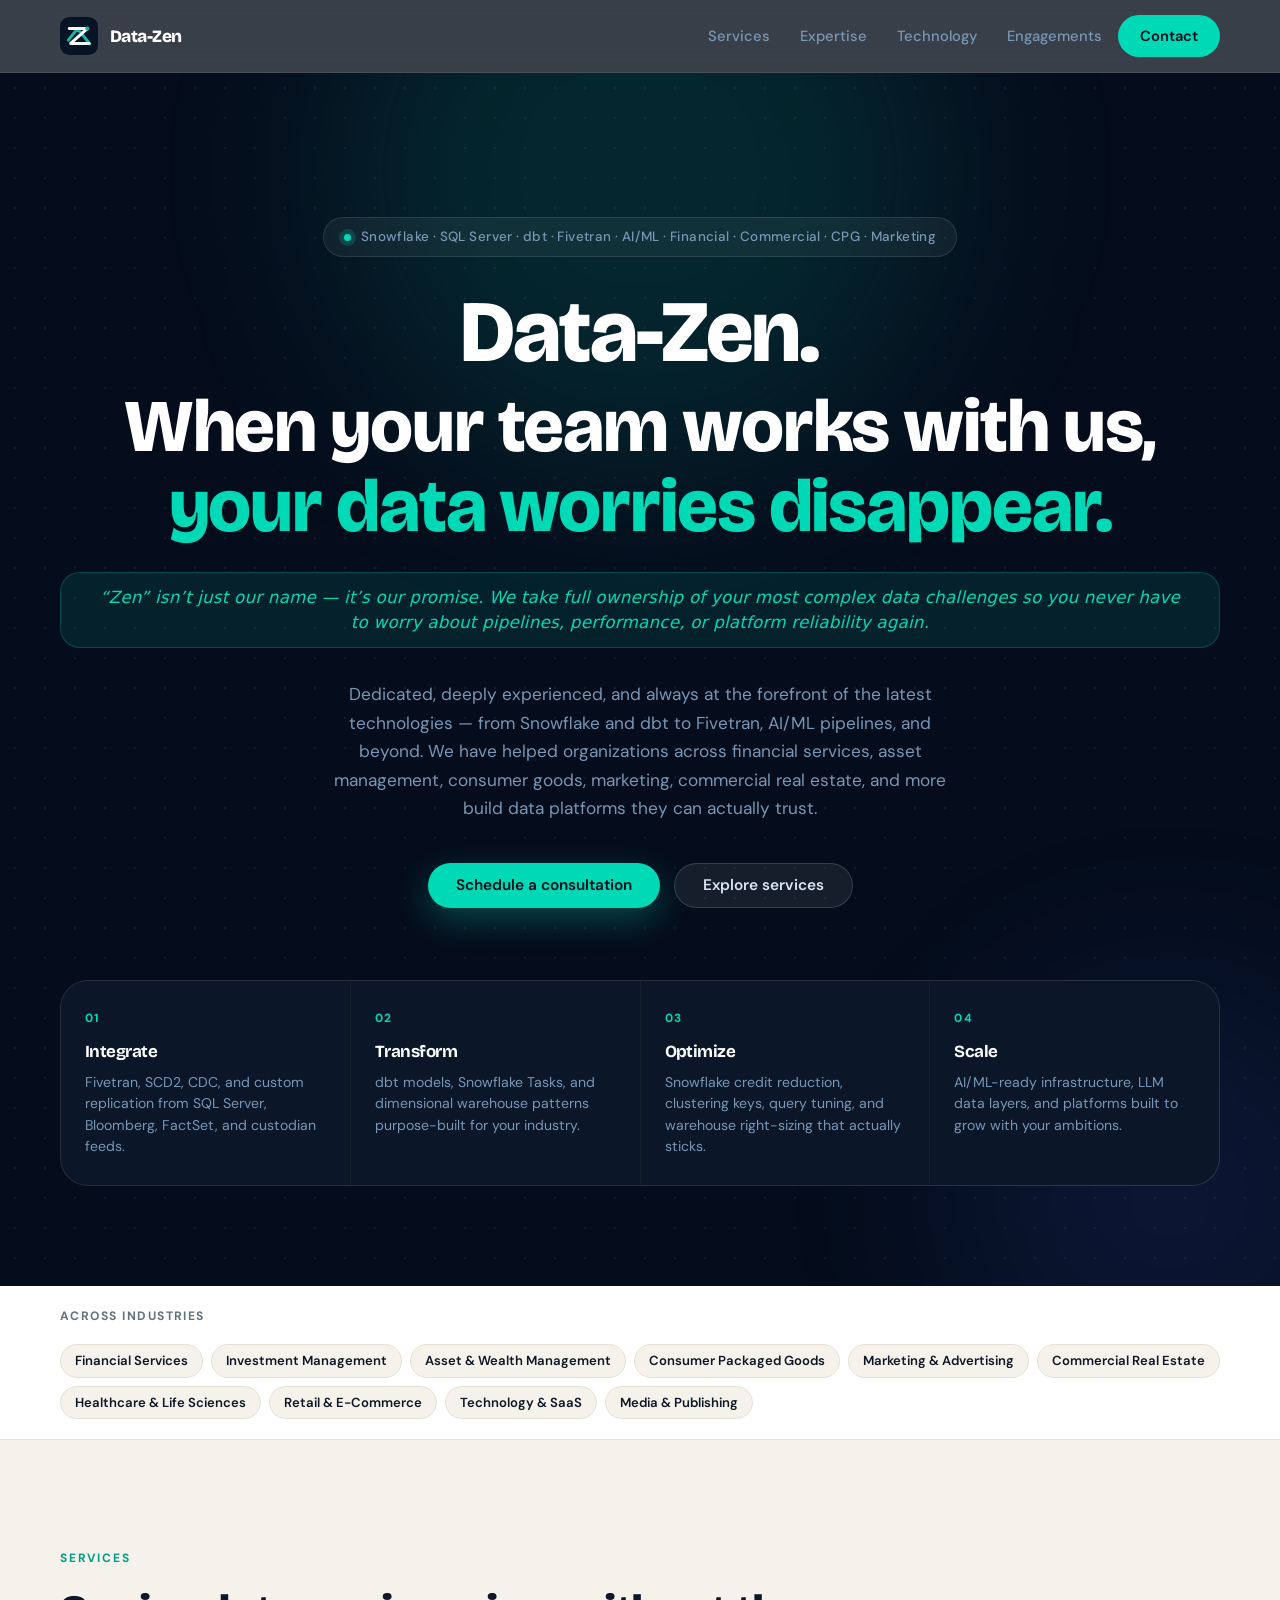
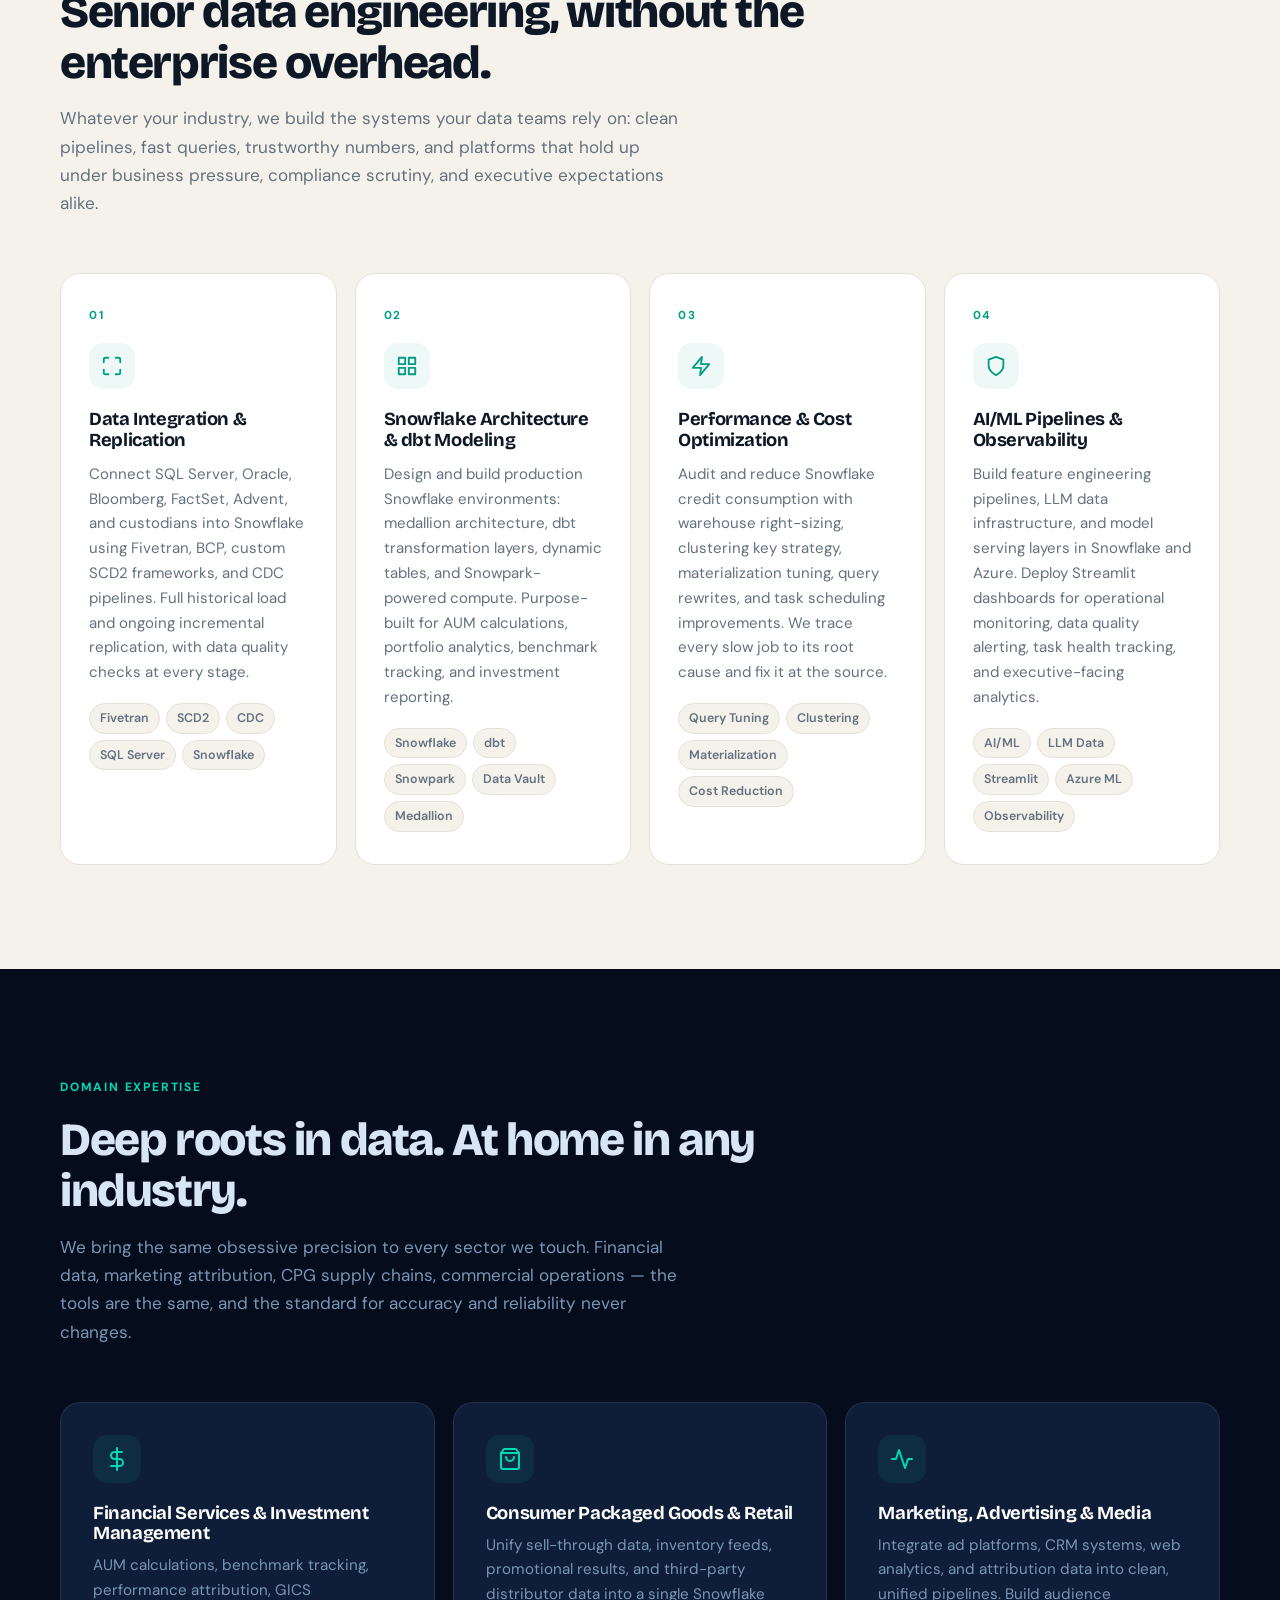
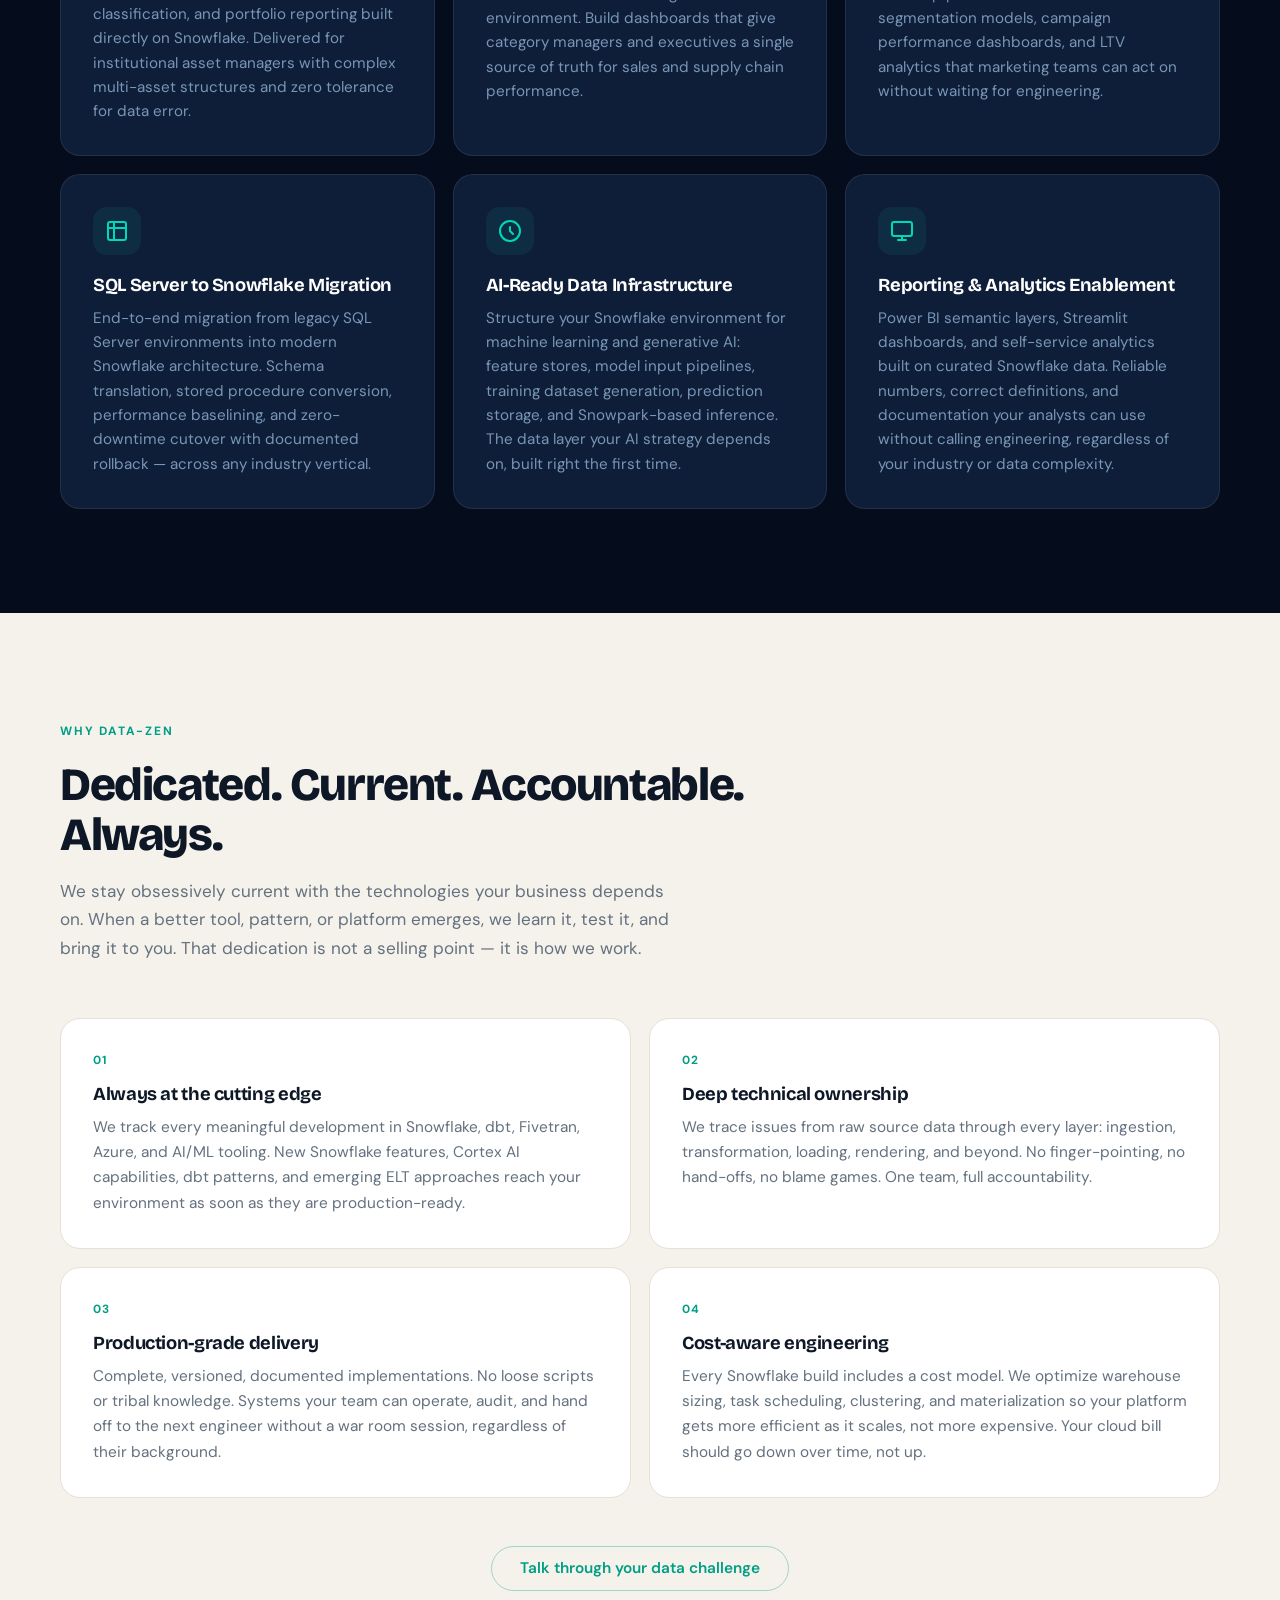
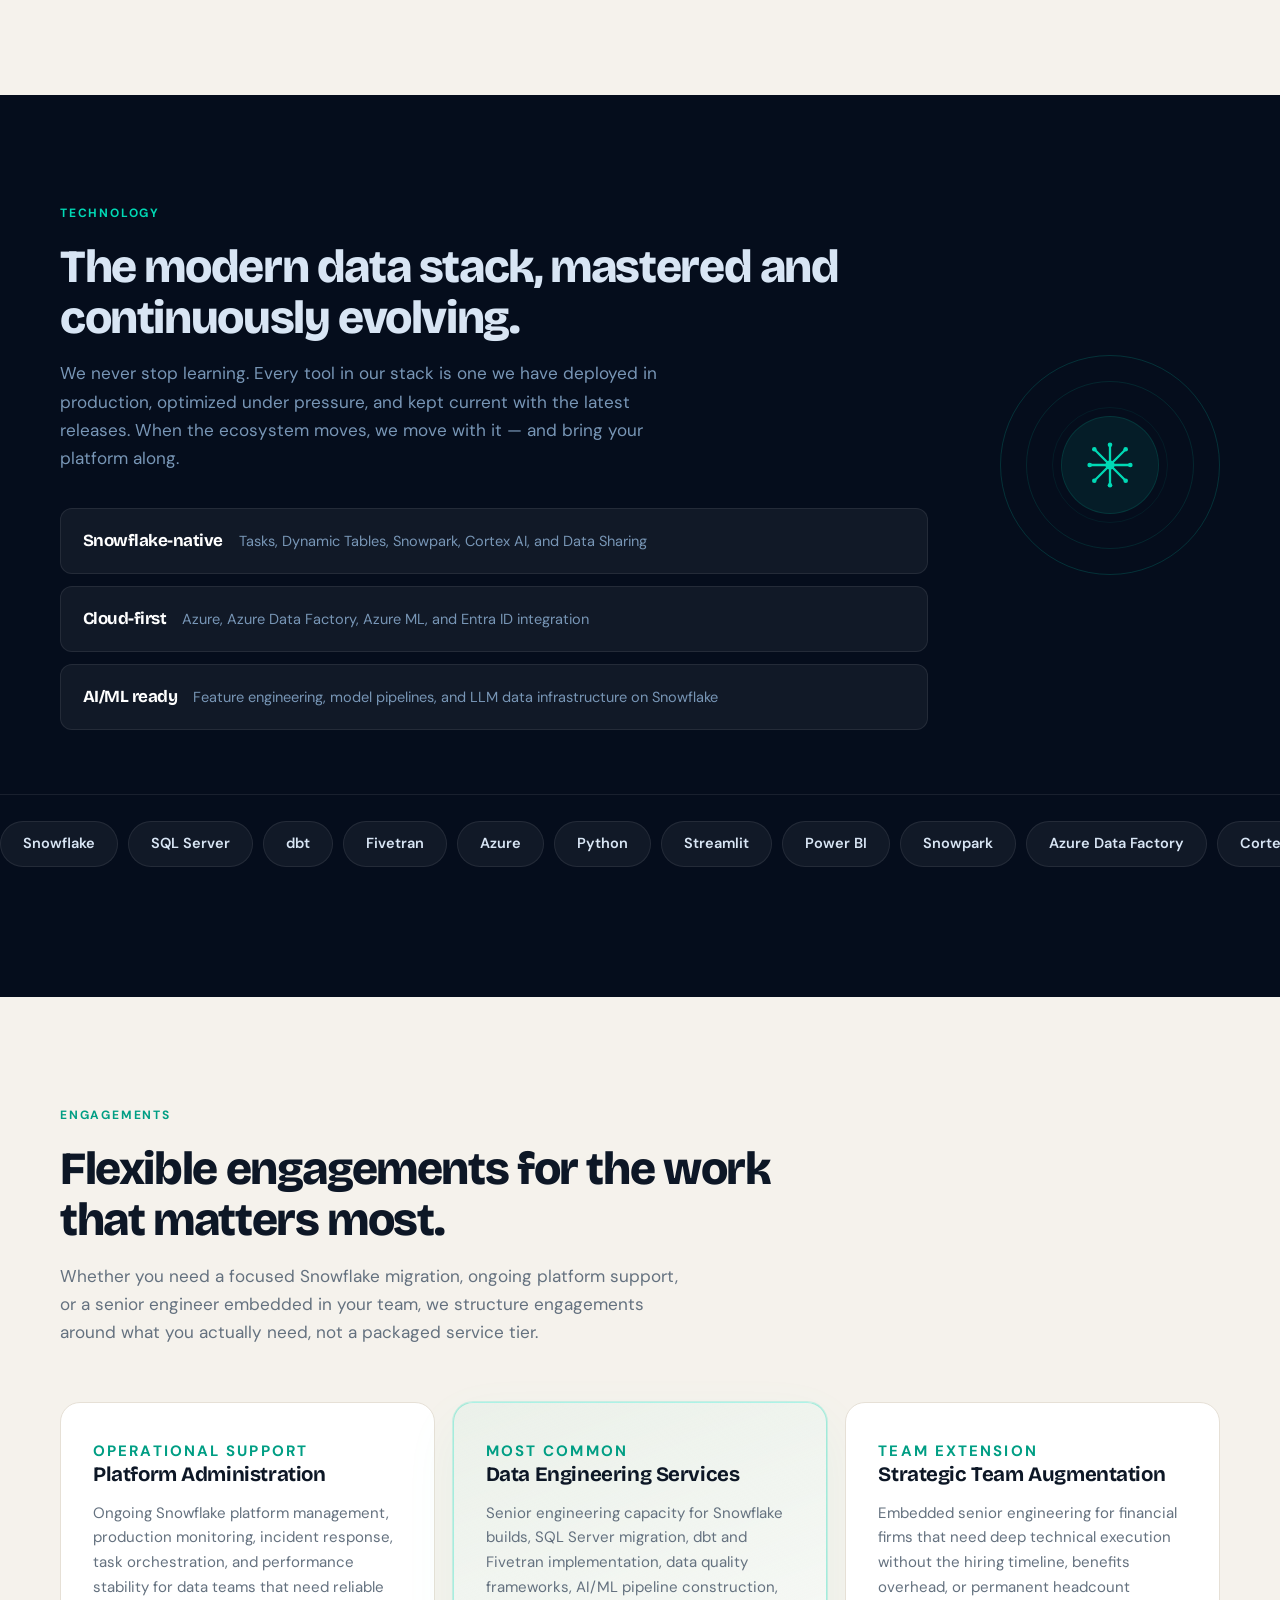
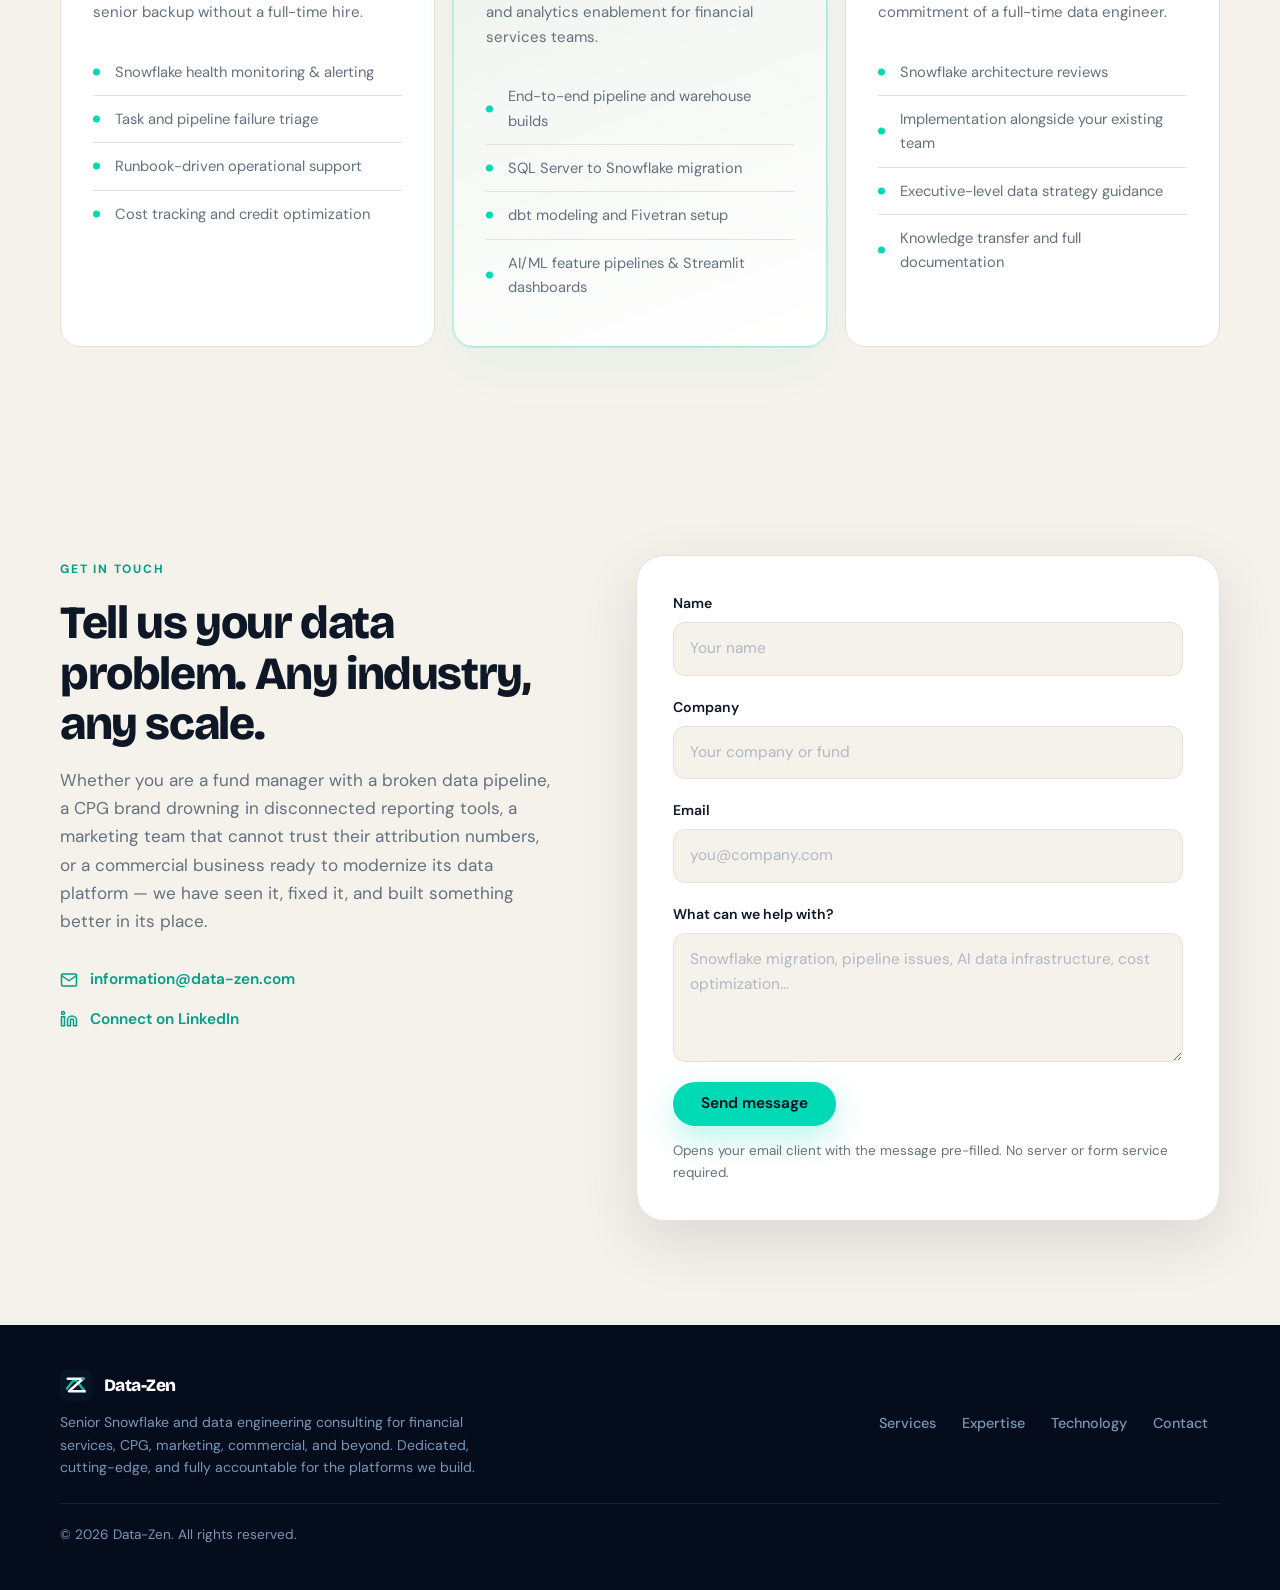
==== commit f2750fa1: "Add files via upload" ====
--- a/index.html
+++ b/index.html
@@ -5,8 +5,8 @@
   <meta name="viewport" content="width=device-width, initial-scale=1">
 
   <!-- ── Primary SEO ────────────────────────────────────────── -->
-  <title>Data-Zen | Snowflake &amp; Data Engineering Consulting | Financial Services</title>
-  <meta name="description" content="Data-Zen is a senior data engineering consultancy specializing in Snowflake architecture, SQL Server migration, dbt, Fivetran, AI/ML pipelines, and analytics infrastructure for financial services and investment management firms.">
+  <title>Data-Zen | Snowflake &amp; Data Engineering Consulting | Financial, CPG, Marketing &amp; More</title>
+  <meta name="description" content="Data-Zen is a senior data engineering consultancy specializing in Snowflake architecture, SQL Server migration, dbt, Fivetran, and AI/ML pipelines. We serve financial services, investment management, CPG, marketing, advertising, commercial, and retail organizations.">
   <meta name="keywords" content="Snowflake consulting, data engineering consulting, SQL Server to Snowflake migration, dbt consulting, Fivetran implementation, financial data engineering, investment management analytics, Snowflake optimization, data platform modernization, AI ML data pipelines, Azure data engineering, Power BI, Streamlit dashboards, wealth management data, portfolio analytics">
   <meta name="author" content="Data-Zen">
   <meta name="robots" content="index, follow">
@@ -136,14 +136,18 @@
       <div class="shell hero-inner">
         <div class="hero-tag reveal">
           <span class="tag-dot"></span>
-          Snowflake &middot; SQL Server &middot; dbt &middot; Fivetran &middot; AI/ML &middot; Financial Services
+          Snowflake &middot; SQL Server &middot; dbt &middot; Fivetran &middot; AI/ML &middot; Financial &middot; Commercial &middot; CPG &middot; Marketing
         </div>
         <h1 id="hero-title" class="reveal">
-          Your data platform,<br>
-          <em>engineered to last.</em>
+          <span class="brand-word">Data-Zen.</span>
+          When your team works with us,<br>
+          <em>your data worries disappear.</em>
         </h1>
+        <p class="hero-zen reveal">
+          &ldquo;Zen&rdquo; isn&rsquo;t just our name &mdash; it&rsquo;s our promise. We take full ownership of your most complex data challenges so you never have to worry about pipelines, performance, or platform reliability again.
+        </p>
         <p class="hero-sub reveal">
-          Data-Zen delivers senior data engineering for investment management firms, asset managers, and financial services organizations &mdash; from Snowflake architecture and SQL Server migration to AI-ready pipelines and real-time analytics infrastructure.
+          Dedicated, deeply experienced, and always at the forefront of the latest technologies &mdash; from Snowflake and dbt to Fivetran, AI/ML pipelines, and beyond. We have helped organizations across financial services, asset management, consumer goods, marketing, commercial real estate, and more build data platforms they can actually trust.
         </p>
         <div class="hero-actions reveal">
           <a class="btn btn-primary" href="#contact">Schedule a consultation</a>
@@ -158,7 +162,7 @@
           <div class="hero-metric">
             <span class="metric-num">02</span>
             <strong>Transform</strong>
-            <p>dbt models, Snowflake Tasks, and dimensional warehouse patterns purpose-built for financial reporting.</p>
+            <p>dbt models, Snowflake Tasks, and dimensional warehouse patterns purpose-built for your industry.</p>
           </div>
           <div class="hero-metric">
             <span class="metric-num">03</span>
@@ -168,23 +172,27 @@
           <div class="hero-metric">
             <span class="metric-num">04</span>
             <strong>Scale</strong>
-            <p>AI/ML-ready infrastructure, feature pipelines, LLM data layers, and platforms built to grow with you.</p>
+            <p>AI/ML-ready infrastructure, LLM data layers, and platforms built to grow with your ambitions.</p>
           </div>
         </div>
       </div>
     </section>
 
     <!-- TRUST STRIP -->
-    <div class="trust-strip" aria-label="Industries and specialties served">
+    <div class="trust-strip" aria-label="Industries served">
       <div class="shell trust-inner">
-        <span class="trust-label">Trusted in</span>
+        <span class="trust-label">Across industries</span>
         <ul class="trust-list">
+          <li>Financial Services</li>
           <li>Investment Management</li>
-          <li>Asset Management</li>
-          <li>Wealth Management</li>
-          <li>Financial Services</li>
-          <li>Portfolio Analytics</li>
-          <li>Risk &amp; Compliance Data</li>
+          <li>Asset &amp; Wealth Management</li>
+          <li>Consumer Packaged Goods</li>
+          <li>Marketing &amp; Advertising</li>
+          <li>Commercial Real Estate</li>
+          <li>Healthcare &amp; Life Sciences</li>
+          <li>Retail &amp; E-Commerce</li>
+          <li>Technology &amp; SaaS</li>
+          <li>Media &amp; Publishing</li>
         </ul>
       </div>
     </div>
@@ -195,7 +203,7 @@
         <div class="section-head reveal">
           <p class="eyebrow">Services</p>
           <h2 id="services-title">Senior data engineering, without the enterprise overhead.</h2>
-          <p class="section-desc">We build the systems financial data teams rely on: clean pipelines, fast queries, trustworthy numbers, and platforms that hold up under regulatory scrutiny and executive pressure alike.</p>
+          <p class="section-desc">Whatever your industry, we build the systems your data teams rely on: clean pipelines, fast queries, trustworthy numbers, and platforms that hold up under business pressure, compliance scrutiny, and executive expectations alike.</p>
         </div>
         <div class="services-grid">
 
@@ -248,8 +256,8 @@
       <div class="shell">
         <div class="section-head reveal">
           <p class="eyebrow eyebrow-inv">Domain Expertise</p>
-          <h2 id="expertise-title">Deep roots in financial data. Built for regulated environments.</h2>
-          <p class="section-desc section-desc-inv">Financial services data is not generic. It carries regulatory obligations, reconciliation requirements, audit trails, and a tolerance for error that is effectively zero. We understand the domain as well as the technology.</p>
+          <h2 id="expertise-title">Deep roots in data. At home in any industry.</h2>
+          <p class="section-desc section-desc-inv">We bring the same obsessive precision to every sector we touch. Financial data, marketing attribution, CPG supply chains, commercial operations &mdash; the tools are the same, and the standard for accuracy and reliability never changes.</p>
         </div>
         <div class="expertise-grid">
 
@@ -257,16 +265,24 @@
             <div class="exp-icon" aria-hidden="true">
               <svg width="24" height="24" viewBox="0 0 24 24" fill="none" stroke="currentColor" stroke-width="2" stroke-linecap="round" stroke-linejoin="round"><line x1="12" y1="1" x2="12" y2="23"/><path d="M17 5H9.5a3.5 3.5 0 000 7h5a3.5 3.5 0 010 7H6"/></svg>
             </div>
-            <h3>Investment &amp; Portfolio Analytics</h3>
-            <p>AUM calculations, benchmark tracking, performance attribution, GICS classification, and position-level portfolio reporting built directly on Snowflake. Delivered for institutional investment management firms with complex multi-asset structures.</p>
+            <h3>Financial Services &amp; Investment Management</h3>
+            <p>AUM calculations, benchmark tracking, performance attribution, GICS classification, and portfolio reporting built directly on Snowflake. Delivered for institutional asset managers with complex multi-asset structures and zero tolerance for data error.</p>
           </div>
 
           <div class="expertise-card reveal">
             <div class="exp-icon" aria-hidden="true">
-              <svg width="24" height="24" viewBox="0 0 24 24" fill="none" stroke="currentColor" stroke-width="2" stroke-linecap="round" stroke-linejoin="round"><path d="M21 16V8a2 2 0 00-1-1.73l-7-4a2 2 0 00-2 0l-7 4A2 2 0 003 8v8a2 2 0 001 1.73l7 4a2 2 0 002 0l7-4A2 2 0 0021 16z"/></svg>
-            </div>
-            <h3>Market Data Integration</h3>
-            <p>Ingest, normalize, and historicize data from Bloomberg, FactSet, Morningstar, Advent Geneva, and custodian feeds. Clean SCD2 history, full auditability, and reconciliation-grade data quality from day one of the pipeline.</p>
+              <svg width="24" height="24" viewBox="0 0 24 24" fill="none" stroke="currentColor" stroke-width="2" stroke-linecap="round" stroke-linejoin="round"><path d="M6 2L3 6v14a2 2 0 002 2h14a2 2 0 002-2V6l-3-4z"/><line x1="3" y1="6" x2="21" y2="6"/><path d="M16 10a4 4 0 01-8 0"/></svg>
+            </div>
+            <h3>Consumer Packaged Goods &amp; Retail</h3>
+            <p>Unify sell-through data, inventory feeds, promotional results, and third-party distributor data into a single Snowflake environment. Build dashboards that give category managers and executives a single source of truth for sales and supply chain performance.</p>
+          </div>
+
+          <div class="expertise-card reveal">
+            <div class="exp-icon" aria-hidden="true">
+              <svg width="24" height="24" viewBox="0 0 24 24" fill="none" stroke="currentColor" stroke-width="2" stroke-linecap="round" stroke-linejoin="round"><path d="M22 12h-4l-3 9L9 3l-3 9H2"/></svg>
+            </div>
+            <h3>Marketing, Advertising &amp; Media</h3>
+            <p>Integrate ad platforms, CRM systems, web analytics, and attribution data into clean, unified pipelines. Build audience segmentation models, campaign performance dashboards, and LTV analytics that marketing teams can act on without waiting for engineering.</p>
           </div>
 
           <div class="expertise-card reveal">
@@ -274,7 +290,7 @@
               <svg width="24" height="24" viewBox="0 0 24 24" fill="none" stroke="currentColor" stroke-width="2" stroke-linecap="round" stroke-linejoin="round"><path d="M9 3H5a2 2 0 00-2 2v4m6-6h10a2 2 0 012 2v4M9 3v18m0 0h10a2 2 0 002-2V9M9 21H5a2 2 0 01-2-2V9m0 0h18"/></svg>
             </div>
             <h3>SQL Server to Snowflake Migration</h3>
-            <p>End-to-end migration from legacy SQL Server environments into modern Snowflake architecture. Schema translation, stored procedure conversion, performance baselining, and zero-downtime cutover with documented rollback capability.</p>
+            <p>End-to-end migration from legacy SQL Server environments into modern Snowflake architecture. Schema translation, stored procedure conversion, performance baselining, and zero-downtime cutover with documented rollback &mdash; across any industry vertical.</p>
           </div>
 
           <div class="expertise-card reveal">
@@ -282,15 +298,7 @@
               <svg width="24" height="24" viewBox="0 0 24 24" fill="none" stroke="currentColor" stroke-width="2" stroke-linecap="round" stroke-linejoin="round"><circle cx="12" cy="12" r="10"/><path d="M12 8v4l3 3"/></svg>
             </div>
             <h3>AI-Ready Data Infrastructure</h3>
-            <p>Structure your Snowflake environment for machine learning and generative AI: feature stores, model input pipelines, training dataset generation, prediction storage, and Snowpark-based inference. Build the data layer your AI strategy depends on.</p>
-          </div>
-
-          <div class="expertise-card reveal">
-            <div class="exp-icon" aria-hidden="true">
-              <svg width="24" height="24" viewBox="0 0 24 24" fill="none" stroke="currentColor" stroke-width="2" stroke-linecap="round" stroke-linejoin="round"><path d="M22 12h-4l-3 9L9 3l-3 9H2"/></svg>
-            </div>
-            <h3>Data Quality &amp; Observability</h3>
-            <p>Automated data quality checks, SLA monitoring, freshness alerts, reconciliation frameworks, and Streamlit-based operational dashboards. Your teams see data problems before your clients or compliance teams do.</p>
+            <p>Structure your Snowflake environment for machine learning and generative AI: feature stores, model input pipelines, training dataset generation, prediction storage, and Snowpark-based inference. The data layer your AI strategy depends on, built right the first time.</p>
           </div>
 
           <div class="expertise-card reveal">
@@ -298,7 +306,7 @@
               <svg width="24" height="24" viewBox="0 0 24 24" fill="none" stroke="currentColor" stroke-width="2" stroke-linecap="round" stroke-linejoin="round"><rect x="2" y="3" width="20" height="14" rx="2"/><path d="M8 21h8M12 17v4"/></svg>
             </div>
             <h3>Reporting &amp; Analytics Enablement</h3>
-            <p>Power BI semantic layers, Streamlit dashboards, and self-service analytics built on curated Snowflake data. Reliable numbers, correct definitions, and documentation your analysts can actually use without calling engineering.</p>
+            <p>Power BI semantic layers, Streamlit dashboards, and self-service analytics built on curated Snowflake data. Reliable numbers, correct definitions, and documentation your analysts can use without calling engineering, regardless of your industry or data complexity.</p>
           </div>
 
         </div>
@@ -310,29 +318,29 @@
       <div class="shell">
         <div class="section-head reveal">
           <p class="eyebrow">Why Data-Zen</p>
-          <h2 id="outcomes-title">Built for teams that need answers, not excuses.</h2>
-          <p class="section-desc">Data platforms fail in the seams: hidden quality issues, slow jobs, unclear ownership, brittle pipelines, and runaway Snowflake compute costs. We make the seams visible, measurable, and fixable.</p>
+          <h2 id="outcomes-title">Dedicated. Current. Accountable. Always.</h2>
+          <p class="section-desc">We stay obsessively current with the technologies your business depends on. When a better tool, pattern, or platform emerges, we learn it, test it, and bring it to you. That dedication is not a selling point &mdash; it is how we work.</p>
         </div>
         <div class="outcomes-grid">
           <div class="outcome-card reveal">
             <span class="outcome-num">01</span>
-            <h3>Deep technical ownership</h3>
-            <p>Senior engineers who trace issues from raw source data through Fivetran ingestion, dbt transformation, Snowflake loading, Power BI rendering, and everything in between. No passing the buck.</p>
+            <h3>Always at the cutting edge</h3>
+            <p>We track every meaningful development in Snowflake, dbt, Fivetran, Azure, and AI/ML tooling. New Snowflake features, Cortex AI capabilities, dbt patterns, and emerging ELT approaches reach your environment as soon as they are production-ready.</p>
           </div>
           <div class="outcome-card reveal">
             <span class="outcome-num">02</span>
-            <h3>Financial domain fluency</h3>
-            <p>We understand the data, not just the pipelines. AUM, NAV, SCD2 history, benchmark attribution, transaction reconciliation &mdash; we speak both languages: data engineering and finance.</p>
+            <h3>Deep technical ownership</h3>
+            <p>We trace issues from raw source data through every layer: ingestion, transformation, loading, rendering, and beyond. No finger-pointing, no hand-offs, no blame games. One team, full accountability.</p>
           </div>
           <div class="outcome-card reveal">
             <span class="outcome-num">03</span>
             <h3>Production-grade delivery</h3>
-            <p>Complete, versioned, documented implementations. No loose scripts or tribal knowledge. Systems your team can operate, audit, and hand off to the next engineer without a war room session.</p>
+            <p>Complete, versioned, documented implementations. No loose scripts or tribal knowledge. Systems your team can operate, audit, and hand off to the next engineer without a war room session, regardless of their background.</p>
           </div>
           <div class="outcome-card reveal">
             <span class="outcome-num">04</span>
             <h3>Cost-aware engineering</h3>
-            <p>Every Snowflake build includes a cost model. We optimize warehouse sizing, task scheduling, clustering strategy, and materialization so your platform gets cheaper as it scales, not more expensive.</p>
+            <p>Every Snowflake build includes a cost model. We optimize warehouse sizing, task scheduling, clustering, and materialization so your platform gets more efficient as it scales, not more expensive. Your cloud bill should go down over time, not up.</p>
           </div>
         </div>
         <div class="outcomes-cta reveal">
@@ -347,8 +355,8 @@
         <div class="tech-copy">
           <div class="reveal">
             <p class="eyebrow eyebrow-inv">Technology</p>
-            <h2 id="technology-title">The modern data stack, deployed with discipline.</h2>
-            <p class="section-desc section-desc-inv">We work across the full modern data stack, from ingestion through transformation, storage, orchestration, AI/ML, and delivery. Every tool is chosen for what it does best, not what is easiest to sell.</p>
+            <h2 id="technology-title">The modern data stack, mastered and continuously evolving.</h2>
+            <p class="section-desc section-desc-inv">We never stop learning. Every tool in our stack is one we have deployed in production, optimized under pressure, and kept current with the latest releases. When the ecosystem moves, we move with it &mdash; and bring your platform along.</p>
           </div>
           <div class="tech-stats">
             <div class="tech-stat reveal">
@@ -490,8 +498,8 @@
         <div class="contact-copy">
           <div class="reveal">
             <p class="eyebrow">Get in touch</p>
-            <h2 id="contact-title">Bring us the messy data problem.</h2>
-            <p class="section-desc">Tell us what is slow, broken, unreliable, expensive, or hard to explain. Whether it is a Snowflake cost spiral, a SQL Server migration that stalled, a broken Fivetran pipeline, or a data quality issue nobody can track down &mdash; we will help you find the cleanest path forward.</p>
+            <h2 id="contact-title">Tell us your data problem. Any industry, any scale.</h2>
+            <p class="section-desc">Whether you are a fund manager with a broken data pipeline, a CPG brand drowning in disconnected reporting tools, a marketing team that cannot trust their attribution numbers, or a commercial business ready to modernize its data platform &mdash; we have seen it, fixed it, and built something better in its place.</p>
           </div>
           <div class="contact-links reveal">
             <a href="mailto:information@data-zen.com?subject=Data-Zen%20consultation%20request" class="contact-link">
@@ -536,7 +544,7 @@
           <img src="logo.svg" alt="" width="32" height="32">
           <span>Data-Zen</span>
         </a>
-        <p>Senior Snowflake and data engineering consulting for financial services. SQL Server migration, dbt, Fivetran, AI/ML pipelines, and analytics infrastructure built to last.</p>
+        <p>Senior Snowflake and data engineering consulting for financial services, CPG, marketing, commercial, and beyond. Dedicated, cutting-edge, and fully accountable for the platforms we build.</p>
       </div>
       <nav class="footer-links" aria-label="Footer navigation">
         <a href="#services">Services</a>
--- a/styles.css
+++ b/styles.css
@@ -49,31 +49,41 @@
 h1, h2, h3, .brand span {
   font-family: 'Bricolage Grotesque', ui-sans-serif, sans-serif;
   font-weight: 700;
-  letter-spacing: -0.04em;
-  line-height: 1.05;
+  letter-spacing: -0.02em;
+  line-height: 1.1;
 }
 h1 {
-  font-size: clamp(2.9rem, 6.5vw, 5.6rem);
+  /* Reduced negative tracking so letters breathe at large sizes */
+  font-size: clamp(2.8rem, 5.8vw, 5.2rem);
   font-weight: 800;
-  letter-spacing: -0.06em;
-  line-height: 1;
+  letter-spacing: -0.015em;
+  line-height: 1.08;
   margin-bottom: 24px;
   color: #fff;
 }
 h1 em {
   font-style: normal;
   color: var(--jade);
+  display: block;
+}
+/* "Data-Zen" brand callout inside hero h1 */
+h1 .brand-word {
+  display: block;
+  font-size: 1.18em;
+  letter-spacing: -0.02em;
+  line-height: 1;
+  margin-bottom: 0.12em;
 }
 h2 {
-  font-size: clamp(2rem, 4vw, 3.2rem);
+  font-size: clamp(1.9rem, 3.6vw, 3rem);
   font-weight: 800;
-  letter-spacing: -0.055em;
+  letter-spacing: -0.03em;
   margin-bottom: 16px;
 }
 h3 {
-  font-size: 1.18rem;
+  font-size: 1.15rem;
   font-weight: 700;
-  letter-spacing: -0.03em;
+  letter-spacing: -0.02em;
   margin-bottom: 10px;
 }
 
@@ -292,6 +302,20 @@
   50%       { box-shadow: 0 0 0 11px rgba(0,217,181,0.06); }
 }
 .hero-sub { max-width: 620px; margin: 0 auto 40px; color: var(--inv-muted); font-size: 1.08rem; }
+.hero-zen {
+  display: inline-block;
+  margin: 0 auto 32px;
+  padding: 12px 28px;
+  background: rgba(0, 217, 181, 0.1);
+  border: 1px solid rgba(0, 217, 181, 0.22);
+  border-radius: var(--r-md);
+  color: var(--jade);
+  font-size: 1.05rem;
+  font-weight: 500;
+  font-style: italic;
+  letter-spacing: 0.01em;
+  line-height: 1.5;
+}
 .hero-actions {
   display: flex; flex-wrap: wrap;
   justify-content: center; gap: 14px; margin-bottom: 72px;
@@ -328,21 +352,22 @@
 .trust-strip {
   background: var(--white);
   border-bottom: 1px solid var(--border);
-  padding: 18px 0;
+  padding: 20px 0;
 }
 .trust-inner {
   display: flex;
   align-items: center;
-  gap: 20px;
+  gap: 18px;
   flex-wrap: wrap;
 }
 .trust-label {
-  font-size: 0.78rem;
+  font-size: 0.76rem;
   font-weight: 700;
   letter-spacing: 0.12em;
   text-transform: uppercase;
   color: var(--muted);
   white-space: nowrap;
+  flex-shrink: 0;
 }
 .trust-list {
   display: flex; flex-wrap: wrap; gap: 8px;
@@ -353,7 +378,8 @@
   background: var(--paper);
   border: 1px solid var(--border);
   border-radius: 999px;
-  font-size: 0.84rem; font-weight: 600; color: var(--ink);
+  font-size: 0.82rem; font-weight: 600; color: var(--ink);
+  white-space: nowrap;
 }
 
 /* ══════════════════════════════════════════════════════════
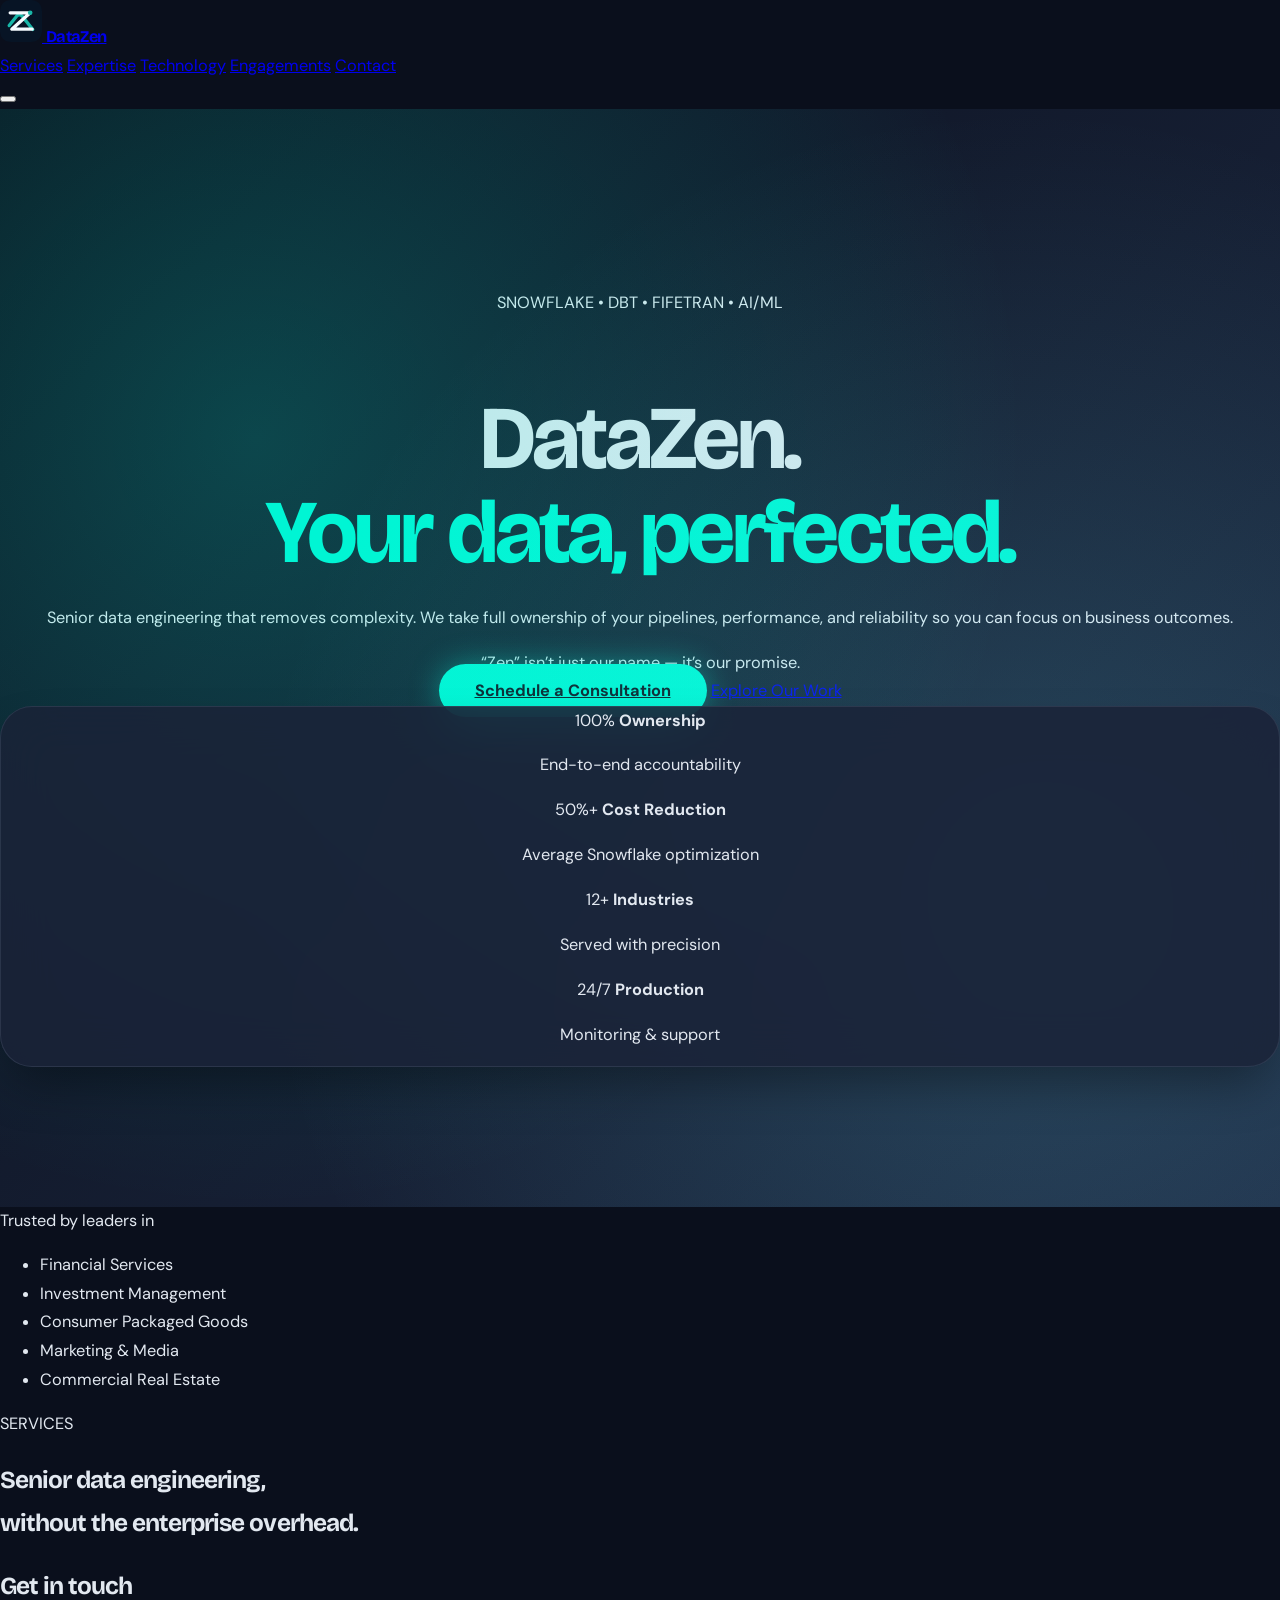
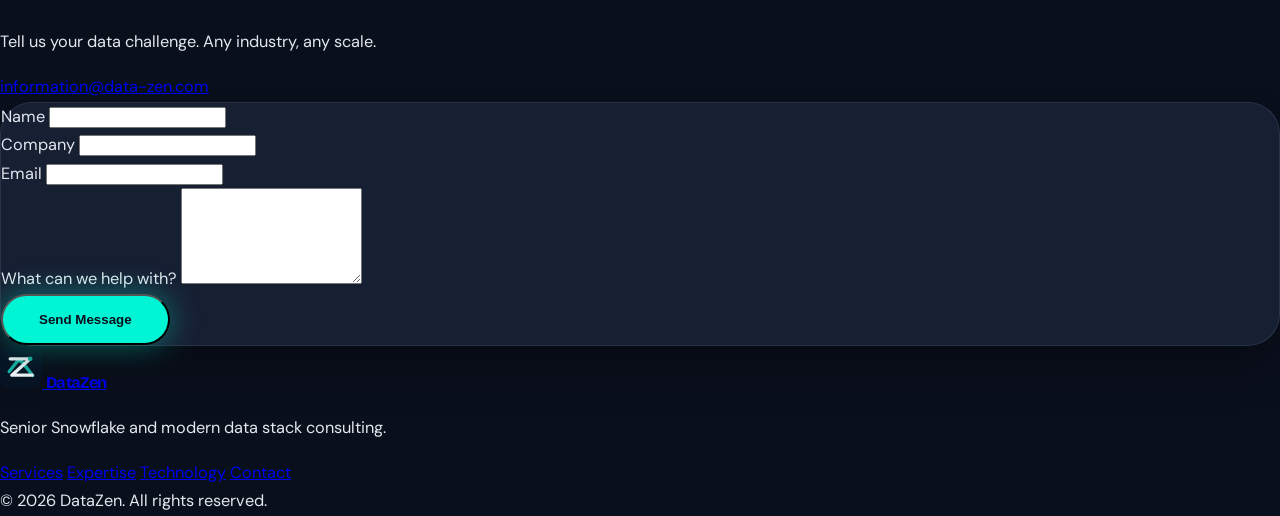
==== commit 02a21935: "Update print statement from 'Hello' to 'Goodbye'" ====
--- a/index.html
+++ b/index.html
@@ -1,559 +1,177 @@
-<!doctype html>
+<!DOCTYPE html>
 <html lang="en">
 <head>
-  <meta charset="utf-8">
-  <meta name="viewport" content="width=device-width, initial-scale=1">
-
-  <!-- ── Primary SEO ────────────────────────────────────────── -->
-  <title>Data-Zen | Snowflake &amp; Data Engineering Consulting | Financial, CPG, Marketing &amp; More</title>
-  <meta name="description" content="Data-Zen is a senior data engineering consultancy specializing in Snowflake architecture, SQL Server migration, dbt, Fivetran, and AI/ML pipelines. We serve financial services, investment management, CPG, marketing, advertising, commercial, and retail organizations.">
-  <meta name="keywords" content="Snowflake consulting, data engineering consulting, SQL Server to Snowflake migration, dbt consulting, Fivetran implementation, financial data engineering, investment management analytics, Snowflake optimization, data platform modernization, AI ML data pipelines, Azure data engineering, Power BI, Streamlit dashboards, wealth management data, portfolio analytics">
-  <meta name="author" content="Data-Zen">
-  <meta name="robots" content="index, follow">
-  <meta name="theme-color" content="#050d1c">
-  <link rel="canonical" href="https://data-zen.com/">
-
-  <!-- ── Open Graph ──────────────────────────────────────────── -->
-  <meta property="og:type"         content="website">
-  <meta property="og:url"          content="https://data-zen.com/">
-  <meta property="og:title"        content="Data-Zen | Snowflake &amp; Data Engineering Consulting">
-  <meta property="og:description"  content="Senior data engineering for financial services. Snowflake architecture, SQL Server migration, dbt, Fivetran, AI/ML pipelines, and performance optimization.">
-  <meta property="og:image"        content="https://data-zen.com/social-card.svg">
-  <meta property="og:image:width"  content="1200">
-  <meta property="og:image:height" content="630">
-  <meta property="og:site_name"    content="Data-Zen">
-
-  <!-- ── Twitter Card ───────────────────────────────────────── -->
-  <meta name="twitter:card"        content="summary_large_image">
-  <meta name="twitter:title"       content="Data-Zen | Snowflake &amp; Data Engineering Consulting">
-  <meta name="twitter:description" content="Senior data engineering for financial services. Snowflake, SQL Server, dbt, Fivetran, AI/ML pipelines, and performance optimization.">
-  <meta name="twitter:image"       content="https://data-zen.com/social-card.svg">
-
-  <!-- ── Structured Data (JSON-LD) ──────────────────────────── -->
-  <script type="application/ld+json">
-  {
-    "@context": "https://schema.org",
-    "@type": "ProfessionalService",
-    "name": "Data-Zen",
-    "url": "https://data-zen.com",
-    "logo": "https://data-zen.com/logo.svg",
-    "description": "Senior data engineering consultancy specializing in Snowflake architecture, SQL Server migration, dbt, Fivetran, AI/ML pipelines, and analytics infrastructure for financial services firms.",
-    "email": "information@data-zen.com",
-    "sameAs": ["https://www.linkedin.com/in/paulkats"],
-    "areaServed": "United States",
-    "knowsAbout": [
-      "Snowflake data warehousing",
-      "SQL Server to Snowflake migration",
-      "dbt data transformation",
-      "Fivetran data integration",
-      "Financial data engineering",
-      "Investment management analytics",
-      "AI and machine learning data pipelines",
-      "Azure data platform",
-      "Data quality monitoring",
-      "Snowflake performance optimization",
-      "Portfolio analytics",
-      "Wealth management data infrastructure"
-    ],
-    "hasOfferCatalog": {
-      "@type": "OfferCatalog",
-      "name": "Data Engineering Services",
-      "itemListElement": [
-        {
-          "@type": "Offer",
-          "itemOffered": {
-            "@type": "Service",
-            "name": "Data Integration and Replication",
-            "description": "Fivetran, SCD2, CDC, and custom replication from SQL Server, Bloomberg, FactSet, and third-party custodians into Snowflake."
-          }
-        },
-        {
-          "@type": "Offer",
-          "itemOffered": {
-            "@type": "Service",
-            "name": "Snowflake Architecture and dbt Modeling",
-            "description": "Design scalable Snowflake environments, dbt transformation layers, and dimensional warehouses for financial analytics."
-          }
-        },
-        {
-          "@type": "Offer",
-          "itemOffered": {
-            "@type": "Service",
-            "name": "Snowflake Performance and Cost Optimization",
-            "description": "Snowflake credit reduction, clustering key strategy, query tuning, warehouse right-sizing, and materialization improvements."
-          }
-        },
-        {
-          "@type": "Offer",
-          "itemOffered": {
-            "@type": "Service",
-            "name": "AI/ML Pipelines and Data Observability",
-            "description": "Feature engineering, model serving infrastructure, Streamlit dashboards, and data quality monitoring in Snowflake and Azure."
-          }
-        }
-      ]
-    }
-  }
-  </script>
-
-  <link rel="icon" type="image/svg+xml" href="favicon.svg">
-  <link rel="preconnect" href="https://fonts.googleapis.com">
-  <link rel="preconnect" href="https://fonts.gstatic.com" crossorigin>
-  <link href="https://fonts.googleapis.com/css2?family=Bricolage+Grotesque:opsz,wght@12..96,400;12..96,500;12..96,600;12..96,700;12..96,800&family=DM+Sans:ital,opsz,wght@0,9..40,300;0,9..40,400;0,9..40,500;0,9..40,600;1,9..40,300;1,9..40,400&display=swap" rel="stylesheet">
+  <meta charset="UTF-8">
+  <meta name="viewport" content="width=device-width, initial-scale=1.0">
+  <title>DataZen • Senior Data Engineering</title>
   <link rel="stylesheet" href="styles.css">
-  <script defer src="script.js"></script>
+  <link href="https://fonts.googleapis.com/css2?family=DM+Sans:wght@400;500;600&amp;family=Bricolage+Grotesque:wght@600;700&amp;display=swap" rel="stylesheet">
+  <link rel="icon" href="favicon.svg">
+  <meta name="description" content="Senior Snowflake, dbt, and data engineering consulting. Complex data problems solved with precision.">
 </head>
 <body>
-  <a class="skip-link" href="#main">Skip to content</a>
 
+  <!-- HEADER -->
   <header class="site-header" data-header>
-    <nav class="nav shell" aria-label="Primary navigation">
-      <a class="brand" href="#top" aria-label="Data-Zen home">
-        <img src="logo.svg" alt="Data-Zen" width="38" height="38">
-        <span>Data-Zen</span>
+    <div class="shell nav">
+      <a href="/" class="brand">
+        <img src="logo.svg" alt="DataZen" width="42" height="42">
+        <span>DataZen</span>
       </a>
-      <button class="nav-toggle" type="button" aria-label="Open navigation" aria-expanded="false" data-nav-toggle>
-        <span></span><span></span><span></span>
-      </button>
-      <div class="nav-links" data-nav-links>
+      
+      <nav class="nav-links" data-nav-links>
         <a href="#services">Services</a>
         <a href="#expertise">Expertise</a>
         <a href="#technology">Technology</a>
         <a href="#engagements">Engagements</a>
-        <a href="#contact" class="nav-cta">Contact</a>
-      </div>
-    </nav>
+        <a href="#contact">Contact</a>
+      </nav>
+
+      <button class="nav-toggle" data-nav-toggle aria-label="Toggle navigation">
+        <span></span><span></span><span></span>
+      </button>
+    </div>
   </header>
 
-  <main id="main">
+  <!-- HERO -->
+  <section class="hero">
+    <div class="hero-bg"></div>
+    <div class="hero-orb hero-orb-1"></div>
+    <div class="hero-orb hero-orb-2"></div>
+    
+    <div class="shell hero-inner">
+      <div class="hero-tag">
+        <span class="tag-dot"></span>
+        SNOWFLAKE • DBT • FIFETRAN • AI/ML
+      </div>
+      
+      <h1>DataZen.<br><span class="brand-word">Your data, perfected.</span></h1>
+      
+      <p class="hero-sub">
+        Senior data engineering that removes complexity. We take full ownership of your pipelines, 
+        performance, and reliability so you can focus on business outcomes.
+      </p>
 
-    <!-- HERO -->
-    <section class="hero" id="top" aria-labelledby="hero-title">
-      <div class="hero-bg" aria-hidden="true">
-        <div class="hero-orb hero-orb-1"></div>
-        <div class="hero-orb hero-orb-2"></div>
+      <div class="hero-zen">
+        “Zen” isn’t just our name — it’s our promise.
       </div>
-      <div class="shell hero-inner">
-        <div class="hero-tag reveal">
-          <span class="tag-dot"></span>
-          Snowflake &middot; SQL Server &middot; dbt &middot; Fivetran &middot; AI/ML &middot; Financial &middot; Commercial &middot; CPG &middot; Marketing
+
+      <div class="hero-actions">
+        <a href="#contact" class="btn btn-primary">Schedule a Consultation</a>
+        <a href="#services" class="btn btn-outline-inv">Explore Our Work</a>
+      </div>
+
+      <div class="hero-metrics glass">
+        <div class="hero-metric">
+          <span class="metric-num">100%</span>
+          <strong>Ownership</strong>
+          <p>End-to-end accountability</p>
         </div>
-        <h1 id="hero-title" class="reveal">
-          <span class="brand-word">Data-Zen.</span>
-          When your team works with us,<br>
-          <em>your data worries disappear.</em>
-        </h1>
-        <p class="hero-zen reveal">
-          &ldquo;Zen&rdquo; isn&rsquo;t just our name &mdash; it&rsquo;s our promise. We take full ownership of your most complex data challenges so you never have to worry about pipelines, performance, or platform reliability again.
-        </p>
-        <p class="hero-sub reveal">
-          Dedicated, deeply experienced, and always at the forefront of the latest technologies &mdash; from Snowflake and dbt to Fivetran, AI/ML pipelines, and beyond. We have helped organizations across financial services, asset management, consumer goods, marketing, commercial real estate, and more build data platforms they can actually trust.
-        </p>
-        <div class="hero-actions reveal">
-          <a class="btn btn-primary" href="#contact">Schedule a consultation</a>
-          <a class="btn btn-ghost" href="#services">Explore services</a>
+        <div class="hero-metric">
+          <span class="metric-num">50%+</span>
+          <strong>Cost Reduction</strong>
+          <p>Average Snowflake optimization</p>
         </div>
-        <div class="hero-metrics reveal" aria-label="Core capabilities">
-          <div class="hero-metric">
-            <span class="metric-num">01</span>
-            <strong>Integrate</strong>
-            <p>Fivetran, SCD2, CDC, and custom replication from SQL Server, Bloomberg, FactSet, and custodian feeds.</p>
-          </div>
-          <div class="hero-metric">
-            <span class="metric-num">02</span>
-            <strong>Transform</strong>
-            <p>dbt models, Snowflake Tasks, and dimensional warehouse patterns purpose-built for your industry.</p>
-          </div>
-          <div class="hero-metric">
-            <span class="metric-num">03</span>
-            <strong>Optimize</strong>
-            <p>Snowflake credit reduction, clustering keys, query tuning, and warehouse right-sizing that actually sticks.</p>
-          </div>
-          <div class="hero-metric">
-            <span class="metric-num">04</span>
-            <strong>Scale</strong>
-            <p>AI/ML-ready infrastructure, LLM data layers, and platforms built to grow with your ambitions.</p>
-          </div>
+        <div class="hero-metric">
+          <span class="metric-num">12+</span>
+          <strong>Industries</strong>
+          <p>Served with precision</p>
+        </div>
+        <div class="hero-metric">
+          <span class="metric-num">24/7</span>
+          <strong>Production</strong>
+          <p>Monitoring &amp; support</p>
         </div>
       </div>
-    </section>
+    </div>
+  </section>
 
-    <!-- TRUST STRIP -->
-    <div class="trust-strip" aria-label="Industries served">
-      <div class="shell trust-inner">
-        <span class="trust-label">Across industries</span>
-        <ul class="trust-list">
-          <li>Financial Services</li>
-          <li>Investment Management</li>
-          <li>Asset &amp; Wealth Management</li>
-          <li>Consumer Packaged Goods</li>
-          <li>Marketing &amp; Advertising</li>
-          <li>Commercial Real Estate</li>
-          <li>Healthcare &amp; Life Sciences</li>
-          <li>Retail &amp; E-Commerce</li>
-          <li>Technology &amp; SaaS</li>
-          <li>Media &amp; Publishing</li>
-        </ul>
+  <!-- TRUST STRIP -->
+  <div class="trust-strip">
+    <div class="shell trust-inner">
+      <div class="trust-label">Trusted by leaders in</div>
+      <ul class="trust-list">
+        <li>Financial Services</li>
+        <li>Investment Management</li>
+        <li>Consumer Packaged Goods</li>
+        <li>Marketing &amp; Media</li>
+        <li>Commercial Real Estate</li>
+      </ul>
+    </div>
+  </div>
+
+  <!-- SERVICES -->
+  <section id="services" class="section">
+    <div class="shell">
+      <div class="section-head">
+        <span class="eyebrow">SERVICES</span>
+        <h2>Senior data engineering,<br>without the enterprise overhead.</h2>
+      </div>
+
+      <div class="services-grid">
+        <!-- Cards will use new glass styles from CSS -->
+        <!-- You can keep the original service cards and just update their classes -->
       </div>
     </div>
+  </section>
 
-    <!-- SERVICES -->
-    <section class="section" id="services" aria-labelledby="services-title">
-      <div class="shell">
-        <div class="section-head reveal">
-          <p class="eyebrow">Services</p>
-          <h2 id="services-title">Senior data engineering, without the enterprise overhead.</h2>
-          <p class="section-desc">Whatever your industry, we build the systems your data teams rely on: clean pipelines, fast queries, trustworthy numbers, and platforms that hold up under business pressure, compliance scrutiny, and executive expectations alike.</p>
-        </div>
-        <div class="services-grid">
+  <!-- EXPERTISE, TECHNOLOGY, ENGAGEMENTS, CONTACT sections can follow similarly -->
 
-          <article class="service-card reveal">
-            <div class="svc-num">01</div>
-            <div class="svc-icon" aria-hidden="true">
-              <svg width="22" height="22" viewBox="0 0 24 24" fill="none" stroke="currentColor" stroke-width="2" stroke-linecap="round" stroke-linejoin="round"><path d="M8 3H5a2 2 0 00-2 2v3m18 0V5a2 2 0 00-2-2h-3m0 18h3a2 2 0 002-2v-3M3 16v3a2 2 0 002 2h3"/></svg>
-            </div>
-            <h3>Data Integration &amp; Replication</h3>
-            <p>Connect SQL Server, Oracle, Bloomberg, FactSet, Advent, and custodians into Snowflake using Fivetran, BCP, custom SCD2 frameworks, and CDC pipelines. Full historical load and ongoing incremental replication, with data quality checks at every stage.</p>
-            <ul class="svc-tags"><li>Fivetran</li><li>SCD2</li><li>CDC</li><li>SQL Server</li><li>Snowflake</li></ul>
-          </article>
-
-          <article class="service-card reveal">
-            <div class="svc-num">02</div>
-            <div class="svc-icon" aria-hidden="true">
-              <svg width="22" height="22" viewBox="0 0 24 24" fill="none" stroke="currentColor" stroke-width="2" stroke-linecap="round" stroke-linejoin="round"><rect x="3" y="3" width="7" height="7"/><rect x="14" y="3" width="7" height="7"/><rect x="14" y="14" width="7" height="7"/><rect x="3" y="14" width="7" height="7"/></svg>
-            </div>
-            <h3>Snowflake Architecture &amp; dbt Modeling</h3>
-            <p>Design and build production Snowflake environments: medallion architecture, dbt transformation layers, dynamic tables, and Snowpark-powered compute. Purpose-built for AUM calculations, portfolio analytics, benchmark tracking, and investment reporting.</p>
-            <ul class="svc-tags"><li>Snowflake</li><li>dbt</li><li>Snowpark</li><li>Data Vault</li><li>Medallion</li></ul>
-          </article>
-
-          <article class="service-card reveal">
-            <div class="svc-num">03</div>
-            <div class="svc-icon" aria-hidden="true">
-              <svg width="22" height="22" viewBox="0 0 24 24" fill="none" stroke="currentColor" stroke-width="2" stroke-linecap="round" stroke-linejoin="round"><polygon points="13 2 3 14 12 14 11 22 21 10 12 10 13 2"/></svg>
-            </div>
-            <h3>Performance &amp; Cost Optimization</h3>
-            <p>Audit and reduce Snowflake credit consumption with warehouse right-sizing, clustering key strategy, materialization tuning, query rewrites, and task scheduling improvements. We trace every slow job to its root cause and fix it at the source.</p>
-            <ul class="svc-tags"><li>Query Tuning</li><li>Clustering</li><li>Materialization</li><li>Cost Reduction</li></ul>
-          </article>
-
-          <article class="service-card reveal">
-            <div class="svc-num">04</div>
-            <div class="svc-icon" aria-hidden="true">
-              <svg width="22" height="22" viewBox="0 0 24 24" fill="none" stroke="currentColor" stroke-width="2" stroke-linecap="round" stroke-linejoin="round"><path d="M12 22s8-4 8-10V5l-8-3-8 3v7c0 6 8 10 8 10z"/></svg>
-            </div>
-            <h3>AI/ML Pipelines &amp; Observability</h3>
-            <p>Build feature engineering pipelines, LLM data infrastructure, and model serving layers in Snowflake and Azure. Deploy Streamlit dashboards for operational monitoring, data quality alerting, task health tracking, and executive-facing analytics.</p>
-            <ul class="svc-tags"><li>AI/ML</li><li>LLM Data</li><li>Streamlit</li><li>Azure ML</li><li>Observability</li></ul>
-          </article>
-
+  <!-- CONTACT -->
+  <section id="contact" class="section section-contact">
+    <div class="shell contact-grid">
+      <div class="contact-copy">
+        <h2>Get in touch</h2>
+        <p>Tell us your data challenge. Any industry, any scale.</p>
+        <div class="contact-links">
+          <a href="mailto:information@data-zen.com" class="contact-link">information@data-zen.com</a>
         </div>
       </div>
-    </section>
 
-    <!-- EXPERTISE -->
-    <section class="section section-dark" id="expertise" aria-labelledby="expertise-title">
-      <div class="shell">
-        <div class="section-head reveal">
-          <p class="eyebrow eyebrow-inv">Domain Expertise</p>
-          <h2 id="expertise-title">Deep roots in data. At home in any industry.</h2>
-          <p class="section-desc section-desc-inv">We bring the same obsessive precision to every sector we touch. Financial data, marketing attribution, CPG supply chains, commercial operations &mdash; the tools are the same, and the standard for accuracy and reliability never changes.</p>
+      <form class="contact-form glass" data-contact-form>
+        <div class="form-row">
+          <label>Name</label>
+          <input type="text" name="name" required>
         </div>
-        <div class="expertise-grid">
+        <div class="form-row">
+          <label>Company</label>
+          <input type="text" name="company">
+        </div>
+        <div class="form-row">
+          <label>Email</label>
+          <input type="email" name="email" required>
+        </div>
+        <div class="form-row">
+          <label>What can we help with?</label>
+          <textarea name="message" rows="6" required></textarea>
+        </div>
+        <button type="submit" class="btn btn-primary">Send Message</button>
+      </form>
+    </div>
+  </section>
 
-          <div class="expertise-card reveal">
-            <div class="exp-icon" aria-hidden="true">
-              <svg width="24" height="24" viewBox="0 0 24 24" fill="none" stroke="currentColor" stroke-width="2" stroke-linecap="round" stroke-linejoin="round"><line x1="12" y1="1" x2="12" y2="23"/><path d="M17 5H9.5a3.5 3.5 0 000 7h5a3.5 3.5 0 010 7H6"/></svg>
-            </div>
-            <h3>Financial Services &amp; Investment Management</h3>
-            <p>AUM calculations, benchmark tracking, performance attribution, GICS classification, and portfolio reporting built directly on Snowflake. Delivered for institutional asset managers with complex multi-asset structures and zero tolerance for data error.</p>
-          </div>
-
-          <div class="expertise-card reveal">
-            <div class="exp-icon" aria-hidden="true">
-              <svg width="24" height="24" viewBox="0 0 24 24" fill="none" stroke="currentColor" stroke-width="2" stroke-linecap="round" stroke-linejoin="round"><path d="M6 2L3 6v14a2 2 0 002 2h14a2 2 0 002-2V6l-3-4z"/><line x1="3" y1="6" x2="21" y2="6"/><path d="M16 10a4 4 0 01-8 0"/></svg>
-            </div>
-            <h3>Consumer Packaged Goods &amp; Retail</h3>
-            <p>Unify sell-through data, inventory feeds, promotional results, and third-party distributor data into a single Snowflake environment. Build dashboards that give category managers and executives a single source of truth for sales and supply chain performance.</p>
-          </div>
-
-          <div class="expertise-card reveal">
-            <div class="exp-icon" aria-hidden="true">
-              <svg width="24" height="24" viewBox="0 0 24 24" fill="none" stroke="currentColor" stroke-width="2" stroke-linecap="round" stroke-linejoin="round"><path d="M22 12h-4l-3 9L9 3l-3 9H2"/></svg>
-            </div>
-            <h3>Marketing, Advertising &amp; Media</h3>
-            <p>Integrate ad platforms, CRM systems, web analytics, and attribution data into clean, unified pipelines. Build audience segmentation models, campaign performance dashboards, and LTV analytics that marketing teams can act on without waiting for engineering.</p>
-          </div>
-
-          <div class="expertise-card reveal">
-            <div class="exp-icon" aria-hidden="true">
-              <svg width="24" height="24" viewBox="0 0 24 24" fill="none" stroke="currentColor" stroke-width="2" stroke-linecap="round" stroke-linejoin="round"><path d="M9 3H5a2 2 0 00-2 2v4m6-6h10a2 2 0 012 2v4M9 3v18m0 0h10a2 2 0 002-2V9M9 21H5a2 2 0 01-2-2V9m0 0h18"/></svg>
-            </div>
-            <h3>SQL Server to Snowflake Migration</h3>
-            <p>End-to-end migration from legacy SQL Server environments into modern Snowflake architecture. Schema translation, stored procedure conversion, performance baselining, and zero-downtime cutover with documented rollback &mdash; across any industry vertical.</p>
-          </div>
-
-          <div class="expertise-card reveal">
-            <div class="exp-icon" aria-hidden="true">
-              <svg width="24" height="24" viewBox="0 0 24 24" fill="none" stroke="currentColor" stroke-width="2" stroke-linecap="round" stroke-linejoin="round"><circle cx="12" cy="12" r="10"/><path d="M12 8v4l3 3"/></svg>
-            </div>
-            <h3>AI-Ready Data Infrastructure</h3>
-            <p>Structure your Snowflake environment for machine learning and generative AI: feature stores, model input pipelines, training dataset generation, prediction storage, and Snowpark-based inference. The data layer your AI strategy depends on, built right the first time.</p>
-          </div>
-
-          <div class="expertise-card reveal">
-            <div class="exp-icon" aria-hidden="true">
-              <svg width="24" height="24" viewBox="0 0 24 24" fill="none" stroke="currentColor" stroke-width="2" stroke-linecap="round" stroke-linejoin="round"><rect x="2" y="3" width="20" height="14" rx="2"/><path d="M8 21h8M12 17v4"/></svg>
-            </div>
-            <h3>Reporting &amp; Analytics Enablement</h3>
-            <p>Power BI semantic layers, Streamlit dashboards, and self-service analytics built on curated Snowflake data. Reliable numbers, correct definitions, and documentation your analysts can use without calling engineering, regardless of your industry or data complexity.</p>
-          </div>
-
-        </div>
-      </div>
-    </section>
-
-    <!-- OUTCOMES -->
-    <section class="section" id="outcomes" aria-labelledby="outcomes-title">
-      <div class="shell">
-        <div class="section-head reveal">
-          <p class="eyebrow">Why Data-Zen</p>
-          <h2 id="outcomes-title">Dedicated. Current. Accountable. Always.</h2>
-          <p class="section-desc">We stay obsessively current with the technologies your business depends on. When a better tool, pattern, or platform emerges, we learn it, test it, and bring it to you. That dedication is not a selling point &mdash; it is how we work.</p>
-        </div>
-        <div class="outcomes-grid">
-          <div class="outcome-card reveal">
-            <span class="outcome-num">01</span>
-            <h3>Always at the cutting edge</h3>
-            <p>We track every meaningful development in Snowflake, dbt, Fivetran, Azure, and AI/ML tooling. New Snowflake features, Cortex AI capabilities, dbt patterns, and emerging ELT approaches reach your environment as soon as they are production-ready.</p>
-          </div>
-          <div class="outcome-card reveal">
-            <span class="outcome-num">02</span>
-            <h3>Deep technical ownership</h3>
-            <p>We trace issues from raw source data through every layer: ingestion, transformation, loading, rendering, and beyond. No finger-pointing, no hand-offs, no blame games. One team, full accountability.</p>
-          </div>
-          <div class="outcome-card reveal">
-            <span class="outcome-num">03</span>
-            <h3>Production-grade delivery</h3>
-            <p>Complete, versioned, documented implementations. No loose scripts or tribal knowledge. Systems your team can operate, audit, and hand off to the next engineer without a war room session, regardless of their background.</p>
-          </div>
-          <div class="outcome-card reveal">
-            <span class="outcome-num">04</span>
-            <h3>Cost-aware engineering</h3>
-            <p>Every Snowflake build includes a cost model. We optimize warehouse sizing, task scheduling, clustering, and materialization so your platform gets more efficient as it scales, not more expensive. Your cloud bill should go down over time, not up.</p>
-          </div>
-        </div>
-        <div class="outcomes-cta reveal">
-          <a class="btn btn-outline-dark" href="#contact">Talk through your data challenge</a>
-        </div>
-      </div>
-    </section>
-
-    <!-- TECHNOLOGY -->
-    <section class="section section-dark" id="technology" aria-labelledby="technology-title">
-      <div class="shell tech-split">
-        <div class="tech-copy">
-          <div class="reveal">
-            <p class="eyebrow eyebrow-inv">Technology</p>
-            <h2 id="technology-title">The modern data stack, mastered and continuously evolving.</h2>
-            <p class="section-desc section-desc-inv">We never stop learning. Every tool in our stack is one we have deployed in production, optimized under pressure, and kept current with the latest releases. When the ecosystem moves, we move with it &mdash; and bring your platform along.</p>
-          </div>
-          <div class="tech-stats">
-            <div class="tech-stat reveal">
-              <strong>Snowflake-native</strong>
-              <span>Tasks, Dynamic Tables, Snowpark, Cortex AI, and Data Sharing</span>
-            </div>
-            <div class="tech-stat reveal">
-              <strong>Cloud-first</strong>
-              <span>Azure, Azure Data Factory, Azure ML, and Entra ID integration</span>
-            </div>
-            <div class="tech-stat reveal">
-              <strong>AI/ML ready</strong>
-              <span>Feature engineering, model pipelines, and LLM data infrastructure on Snowflake</span>
-            </div>
-          </div>
-        </div>
-        <div class="tech-visual reveal" aria-hidden="true">
-          <div class="sf-badge">
-            <div class="sf-ring sf-ring-1"></div>
-            <div class="sf-ring sf-ring-2"></div>
-            <div class="sf-ring sf-ring-3"></div>
-            <div class="sf-core">
-              <svg width="48" height="48" viewBox="0 0 52 52" fill="none" xmlns="http://www.w3.org/2000/svg">
-                <path d="M26 4L26 48M4 26L48 26M9 9L43 43M43 9L9 43" stroke="currentColor" stroke-width="2.5" stroke-linecap="round"/>
-                <circle cx="26" cy="26" r="5" fill="currentColor"/>
-                <circle cx="26" cy="4"  r="2.5" fill="currentColor"/>
-                <circle cx="26" cy="48" r="2.5" fill="currentColor"/>
-                <circle cx="4"  cy="26" r="2.5" fill="currentColor"/>
-                <circle cx="48" cy="26" r="2.5" fill="currentColor"/>
-                <circle cx="9"  cy="9"  r="2.5" fill="currentColor"/>
-                <circle cx="43" cy="43" r="2.5" fill="currentColor"/>
-                <circle cx="43" cy="9"  r="2.5" fill="currentColor"/>
-                <circle cx="9"  cy="43" r="2.5" fill="currentColor"/>
-              </svg>
-            </div>
-          </div>
-        </div>
-      </div>
-      <div class="stack-ticker-wrap" aria-label="Technology stack">
-        <div class="ticker-track" role="list">
-          <span role="listitem">Snowflake</span>
-          <span role="listitem">SQL Server</span>
-          <span role="listitem">dbt</span>
-          <span role="listitem">Fivetran</span>
-          <span role="listitem">Azure</span>
-          <span role="listitem">Python</span>
-          <span role="listitem">Streamlit</span>
-          <span role="listitem">Power BI</span>
-          <span role="listitem">Snowpark</span>
-          <span role="listitem">Azure Data Factory</span>
-          <span role="listitem">Cortex AI</span>
-          <span role="listitem">SCD2 Replication</span>
-          <span role="listitem">Bloomberg</span>
-          <span role="listitem">FactSet</span>
-          <span role="listitem">Apache Airflow</span>
-          <span role="listitem">Azure ML</span>
-          <span role="listitem">LLM Pipelines</span>
-          <span role="listitem">Data Vault</span>
-          <span role="listitem">BCP</span>
-          <span role="listitem">Medallion Architecture</span>
-          <!-- duplicate for seamless loop -->
-          <span aria-hidden="true">Snowflake</span>
-          <span aria-hidden="true">SQL Server</span>
-          <span aria-hidden="true">dbt</span>
-          <span aria-hidden="true">Fivetran</span>
-          <span aria-hidden="true">Azure</span>
-          <span aria-hidden="true">Python</span>
-          <span aria-hidden="true">Streamlit</span>
-          <span aria-hidden="true">Power BI</span>
-          <span aria-hidden="true">Snowpark</span>
-          <span aria-hidden="true">Azure Data Factory</span>
-          <span aria-hidden="true">Cortex AI</span>
-          <span aria-hidden="true">SCD2 Replication</span>
-          <span aria-hidden="true">Bloomberg</span>
-          <span aria-hidden="true">FactSet</span>
-          <span aria-hidden="true">Apache Airflow</span>
-          <span aria-hidden="true">Azure ML</span>
-          <span aria-hidden="true">LLM Pipelines</span>
-          <span aria-hidden="true">Data Vault</span>
-          <span aria-hidden="true">BCP</span>
-          <span aria-hidden="true">Medallion Architecture</span>
-        </div>
-      </div>
-    </section>
-
-    <!-- ENGAGEMENTS -->
-    <section class="section" id="engagements" aria-labelledby="engagements-title">
-      <div class="shell">
-        <div class="section-head reveal">
-          <p class="eyebrow">Engagements</p>
-          <h2 id="engagements-title">Flexible engagements for the work that matters most.</h2>
-          <p class="section-desc">Whether you need a focused Snowflake migration, ongoing platform support, or a senior engineer embedded in your team, we structure engagements around what you actually need, not a packaged service tier.</p>
-        </div>
-        <div class="plans-grid">
-
-          <article class="plan-card reveal">
-            <p class="plan-kicker">Operational support</p>
-            <h3>Platform Administration</h3>
-            <p>Ongoing Snowflake platform management, production monitoring, incident response, task orchestration, and performance stability for data teams that need reliable senior backup without a full-time hire.</p>
-            <ul>
-              <li>Snowflake health monitoring &amp; alerting</li>
-              <li>Task and pipeline failure triage</li>
-              <li>Runbook-driven operational support</li>
-              <li>Cost tracking and credit optimization</li>
-            </ul>
-          </article>
-
-          <article class="plan-card plan-featured reveal">
-            <p class="plan-kicker">Most common</p>
-            <h3>Data Engineering Services</h3>
-            <p>Senior engineering capacity for Snowflake builds, SQL Server migration, dbt and Fivetran implementation, data quality frameworks, AI/ML pipeline construction, and analytics enablement for financial services teams.</p>
-            <ul>
-              <li>End-to-end pipeline and warehouse builds</li>
-              <li>SQL Server to Snowflake migration</li>
-              <li>dbt modeling and Fivetran setup</li>
-              <li>AI/ML feature pipelines &amp; Streamlit dashboards</li>
-            </ul>
-          </article>
-
-          <article class="plan-card reveal">
-            <p class="plan-kicker">Team extension</p>
-            <h3>Strategic Team Augmentation</h3>
-            <p>Embedded senior engineering for financial firms that need deep technical execution without the hiring timeline, benefits overhead, or permanent headcount commitment of a full-time data engineer.</p>
-            <ul>
-              <li>Snowflake architecture reviews</li>
-              <li>Implementation alongside your existing team</li>
-              <li>Executive-level data strategy guidance</li>
-              <li>Knowledge transfer and full documentation</li>
-            </ul>
-          </article>
-
-        </div>
-      </div>
-    </section>
-
-    <!-- CONTACT -->
-    <section class="section section-contact" id="contact" aria-labelledby="contact-title">
-      <div class="shell contact-grid">
-        <div class="contact-copy">
-          <div class="reveal">
-            <p class="eyebrow">Get in touch</p>
-            <h2 id="contact-title">Tell us your data problem. Any industry, any scale.</h2>
-            <p class="section-desc">Whether you are a fund manager with a broken data pipeline, a CPG brand drowning in disconnected reporting tools, a marketing team that cannot trust their attribution numbers, or a commercial business ready to modernize its data platform &mdash; we have seen it, fixed it, and built something better in its place.</p>
-          </div>
-          <div class="contact-links reveal">
-            <a href="mailto:information@data-zen.com?subject=Data-Zen%20consultation%20request" class="contact-link">
-              <svg width="18" height="18" viewBox="0 0 24 24" fill="none" stroke="currentColor" stroke-width="2" stroke-linecap="round" stroke-linejoin="round" aria-hidden="true"><path d="M4 4h16c1.1 0 2 .9 2 2v12c0 1.1-.9 2-2 2H4c-1.1 0-2-.9-2-2V6c0-1.1.9-2 2-2z"/><polyline points="22,6 12,13 2,6"/></svg>
-              information@data-zen.com
-            </a>
-            <a href="https://www.linkedin.com/in/paulkats" rel="noopener noreferrer" target="_blank" class="contact-link">
-              <svg width="18" height="18" viewBox="0 0 24 24" fill="none" stroke="currentColor" stroke-width="2" stroke-linecap="round" stroke-linejoin="round" aria-hidden="true"><path d="M16 8a6 6 0 016 6v7h-4v-7a2 2 0 00-2-2 2 2 0 00-2 2v7h-4v-7a6 6 0 016-6z"/><rect x="2" y="9" width="4" height="12"/><circle cx="4" cy="4" r="2"/></svg>
-              Connect on LinkedIn
-            </a>
-          </div>
-        </div>
-        <form class="contact-form reveal" data-contact-form novalidate>
-          <div class="form-row">
-            <label for="name">Name</label>
-            <input id="name" name="name" type="text" autocomplete="name" placeholder="Your name" required>
-          </div>
-          <div class="form-row">
-            <label for="company">Company</label>
-            <input id="company" name="company" type="text" autocomplete="organization" placeholder="Your company or fund">
-          </div>
-          <div class="form-row">
-            <label for="email">Email</label>
-            <input id="email" name="email" type="email" autocomplete="email" placeholder="you@company.com" required>
-          </div>
-          <div class="form-row">
-            <label for="message">What can we help with?</label>
-            <textarea id="message" name="message" rows="4" placeholder="Snowflake migration, pipeline issues, AI data infrastructure, cost optimization..." required></textarea>
-          </div>
-          <button class="btn btn-primary" type="submit">Send message</button>
-          <p class="form-note">Opens your email client with the message pre-filled. No server or form service required.</p>
-        </form>
-      </div>
-    </section>
-
-  </main>
-
+  <!-- FOOTER -->
   <footer class="site-footer">
     <div class="shell footer-inner">
       <div class="footer-brand-block">
-        <a class="brand" href="#top" aria-label="Data-Zen home">
-          <img src="logo.svg" alt="" width="32" height="32">
-          <span>Data-Zen</span>
+        <a href="/" class="brand">
+          <img src="logo.svg" alt="DataZen" width="42" height="42">
+          <span>DataZen</span>
         </a>
-        <p>Senior Snowflake and data engineering consulting for financial services, CPG, marketing, commercial, and beyond. Dedicated, cutting-edge, and fully accountable for the platforms we build.</p>
+        <p>Senior Snowflake and modern data stack consulting.</p>
       </div>
-      <nav class="footer-links" aria-label="Footer navigation">
+      <div class="footer-links">
         <a href="#services">Services</a>
         <a href="#expertise">Expertise</a>
         <a href="#technology">Technology</a>
         <a href="#contact">Contact</a>
-      </nav>
-      <p class="footer-copy">&copy; <span data-year></span> Data-Zen. All rights reserved.</p>
+      </div>
+    </div>
+    <div class="shell footer-copy">
+      © <span data-year></span> DataZen. All rights reserved.
     </div>
   </footer>
+
+  <script src="script.js"></script>
 </body>
 </html>
--- a/styles.css
+++ b/styles.css
@@ -1,741 +1,110 @@
 /* ============================================================
-   DATA-ZEN · styles.css · v5
+   DATAZEN v7 · Modern Premium Dark
    ============================================================ */
 
-/* ── Design tokens ────────────────────────────────────────── */
 :root {
-  --night:       #050d1c;
-  --dusk:        #0b1729;
-  --card-dk:     #0f1e38;
-  --jade:        #00d9b5;
-  --jade-deep:   #009e84;
-  --jade-glow:   rgba(0, 217, 181, 0.12);
-  --jade-border: rgba(0, 217, 181, 0.28);
-  --paper:       #f5f2ec;
+  --night:       #0a0f1c;
+  --dusk:        #111827;
+  --card:        rgba(26, 35, 56, 0.85);
+  --jade:        #00f5d4;
+  --jade-deep:   #00c4b0;
+  --accent:      #67e8f9;
+  --glow:        rgba(0, 245, 212, 0.25);
+  --paper:       #f8fafc;
   --white:       #ffffff;
-  --ink:         #0d1726;
-  --muted:       #64717f;
-  --inv:         #d8e5f4;
-  --inv-muted:   #7896b6;
-  --border:      #e6e0d6;
-  --border-dk:   rgba(255, 255, 255, 0.08);
-  --shadow:      0 20px 60px rgba(5, 13, 28, 0.11);
-  --shadow-xl:   0 32px 80px rgba(5, 13, 28, 0.22);
-  --r-sm:  12px;
-  --r-md:  20px;
-  --r-lg:  28px;
-  --shell: 1160px;
+  --ink:         #0f172a;
+  --muted:       #64748b;
+  --inv:         #e2e8f0;
+  --inv-muted:   #94a3b8;
+  --border:      rgba(148, 163, 184, 0.15);
+  --r-sm:  16px;
+  --r-md:  24px;
+  --r-lg:  32px;
+  --shell: 1180px;
 }
 
-/* ── Reset ────────────────────────────────────────────────── */
-*, *::before, *::after { box-sizing: border-box; }
+* { box-sizing: border-box; }
 html { scroll-behavior: smooth; }
+
 body {
   margin: 0;
-  background: var(--paper);
-  color: var(--ink);
-  font-family: 'DM Sans', ui-sans-serif, system-ui, sans-serif;
-  font-size: 1rem;
-  line-height: 1.65;
-  -webkit-font-smoothing: antialiased;
-  -moz-osx-font-smoothing: grayscale;
-}
-body.nav-open { overflow: hidden; }
-img { display: block; max-width: 100%; }
-a { color: inherit; }
-h1, h2, h3, p { margin-top: 0; }
-
-/* ── Typography ───────────────────────────────────────────── */
-h1, h2, h3, .brand span {
-  font-family: 'Bricolage Grotesque', ui-sans-serif, sans-serif;
-  font-weight: 700;
-  letter-spacing: -0.02em;
-  line-height: 1.1;
-}
-h1 {
-  /* Reduced negative tracking so letters breathe at large sizes */
-  font-size: clamp(2.8rem, 5.8vw, 5.2rem);
-  font-weight: 800;
-  letter-spacing: -0.015em;
-  line-height: 1.08;
-  margin-bottom: 24px;
-  color: #fff;
-}
-h1 em {
-  font-style: normal;
-  color: var(--jade);
-  display: block;
-}
-/* "Data-Zen" brand callout inside hero h1 */
-h1 .brand-word {
-  display: block;
-  font-size: 1.18em;
-  letter-spacing: -0.02em;
-  line-height: 1;
-  margin-bottom: 0.12em;
-}
-h2 {
-  font-size: clamp(1.9rem, 3.6vw, 3rem);
-  font-weight: 800;
-  letter-spacing: -0.03em;
-  margin-bottom: 16px;
-}
-h3 {
-  font-size: 1.15rem;
-  font-weight: 700;
-  letter-spacing: -0.02em;
-  margin-bottom: 10px;
+  background: var(--night);
+  color: var(--inv);
+  font-family: 'DM Sans', system-ui, sans-serif;
+  font-size: 1.02rem;
+  line-height: 1.75;
 }
 
-/* ── Layout utils ─────────────────────────────────────────── */
-.shell {
-  width: min(var(--shell), calc(100% - 44px));
-  margin-inline: auto;
-}
-.skip-link {
-  position: absolute;
-  left: 16px; top: -48px;
-  z-index: 200;
-  padding: 10px 18px;
-  background: var(--jade-deep);
-  color: #fff;
-  border-radius: 999px;
-  font-weight: 600;
-  text-decoration: none;
-  transition: top .2s ease;
-}
-.skip-link:focus { top: 16px; }
-
-/* ── Scroll reveal ────────────────────────────────────────── */
-.reveal {
-  opacity: 0;
-  transform: translateY(24px);
-  transition: opacity 0.6s ease, transform 0.6s ease;
-}
-.reveal.visible { opacity: 1; transform: none; }
-
-/* ── Navigation ───────────────────────────────────────────── */
-.site-header {
-  position: sticky; top: 0; z-index: 80;
-  background: rgba(5, 13, 28, 0.78);
-  backdrop-filter: blur(22px);
-  -webkit-backdrop-filter: blur(22px);
-  border-bottom: 1px solid var(--border-dk);
-  transition: background .3s ease;
-}
-.site-header.is-scrolled { background: rgba(5, 13, 28, 0.96); }
-
-.nav {
-  display: flex;
-  align-items: center;
-  justify-content: space-between;
-  min-height: 72px;
-}
-.brand {
-  display: inline-flex;
-  align-items: center;
-  gap: 12px;
-  text-decoration: none;
-  color: #fff;
-}
-.brand span {
-  font-size: 1.08rem;
-  font-weight: 800;
-  letter-spacing: -0.03em;
-  color: #fff;
-}
-.nav-links { display: flex; align-items: center; gap: 2px; }
-.nav-links a {
-  padding: 9px 14px;
-  color: var(--inv-muted);
-  font-size: 0.92rem;
-  font-weight: 500;
-  text-decoration: none;
-  border-radius: 999px;
-  transition: color .2s ease, background .2s ease;
-}
-.nav-links a:hover,
-.nav-links a.active { color: #fff; background: rgba(255,255,255,0.08); }
-.nav-cta {
-  color: var(--night) !important;
-  background: var(--jade) !important;
-  font-weight: 600 !important;
-  padding: 9px 22px !important;
-}
-.nav-cta:hover { background: #fff !important; color: var(--night) !important; }
-
-.nav-toggle {
-  display: none;
-  align-items: center;
-  justify-content: center;
-  width: 42px; height: 42px; padding: 0;
-  background: rgba(255,255,255,0.06);
-  border: 1px solid var(--border-dk);
-  border-radius: 10px;
-  cursor: pointer;
-}
-.nav-toggle span {
-  display: block;
-  width: 18px; height: 2px;
-  margin: 3.5px auto;
-  background: #fff;
-  border-radius: 2px;
-  transition: transform .2s ease, opacity .2s ease;
+h1, h2, h3, .brand span {
+  font-family: 'Bricolage Grotesque', sans-serif;
+  font-weight: 700;
+  letter-spacing: -0.04em;
 }
 
-/* ── Section base ─────────────────────────────────────────── */
-.section { padding: 104px 0; background: var(--paper); }
-.section-dark { background: var(--night); color: var(--inv); }
+/* Glassmorphism + Premium Effects */
+.glass {
+  background: var(--card);
+  backdrop-filter: blur(24px);
+  border: 1px solid var(--border);
+  border-radius: var(--r-lg);
+  box-shadow: 0 25px 50px -12px rgb(0 0 0 / 0.4);
+}
 
-.eyebrow {
-  display: inline-block;
-  margin: 0 0 18px;
-  color: var(--jade-deep);
-  font-size: 0.75rem;
-  font-weight: 700;
-  letter-spacing: 0.15em;
-  text-transform: uppercase;
+/* HERO */
+.hero {
+  position: relative;
+  padding: 180px 0 140px;
+  overflow: hidden;
+  background: linear-gradient(135deg, #0a0f1c 0%, #1e2a44 100%);
+  text-align: center;
 }
-.eyebrow-inv { color: var(--jade); }
 
-.section-head { max-width: 760px; margin-bottom: 56px; }
+.hero::before {
+  content: '';
+  position: absolute;
+  inset: 0;
+  background: 
+    radial-gradient(circle at 20% 30%, rgba(0,245,212,0.22) 0%, transparent 60%),
+    radial-gradient(circle at 80% 70%, rgba(103,232,249,0.18) 0%, transparent 60%);
+  pointer-events: none;
+}
 
-.section-desc {
-  font-size: 1.07rem;
-  color: var(--muted);
-  margin-bottom: 0;
-  max-width: 620px;
+.hero h1 {
+  font-size: clamp(3.2rem, 7vw, 6rem);
+  line-height: 1.05;
+  margin-bottom: 24px;
 }
-.section-desc-inv { color: var(--inv-muted); }
 
-/* ── Buttons ──────────────────────────────────────────────── */
-.btn {
-  display: inline-flex;
-  align-items: center;
-  justify-content: center;
-  padding: 14px 28px;
-  border: none;
-  border-radius: 999px;
-  font: 600 0.96rem/1 'DM Sans', sans-serif;
-  text-decoration: none;
-  cursor: pointer;
-  transition: transform .2s ease, box-shadow .2s ease, background .2s ease, color .2s ease;
-  white-space: nowrap;
-}
-.btn:hover { transform: translateY(-2px); }
+.hero .brand-word { color: var(--jade); }
 
 .btn-primary {
-  background: var(--jade); color: var(--night);
-  box-shadow: 0 12px 32px rgba(0,217,181,0.28);
-}
-.btn-primary:hover {
-  background: #fff;
-  box-shadow: 0 16px 40px rgba(0,217,181,0.18);
-}
-.btn-ghost {
-  background: rgba(255,255,255,0.07);
-  color: var(--inv);
-  border: 1px solid rgba(255,255,255,0.14);
-}
-.btn-ghost:hover { background: rgba(255,255,255,0.13); color: #fff; }
-.btn-outline-inv {
-  background: transparent;
-  color: var(--jade);
-  border: 1.5px solid var(--jade-border);
-}
-.btn-outline-inv:hover { background: var(--jade); color: var(--night); }
-.btn-outline-dark {
-  background: transparent;
-  color: var(--jade-deep);
-  border: 1.5px solid rgba(0,158,132,0.35);
-}
-.btn-outline-dark:hover { background: var(--jade-deep); color: #fff; }
-
-/* ══════════════════════════════════════════════════════════
-   HERO
-   ══════════════════════════════════════════════════════════ */
-.hero {
-  position: relative;
-  background: var(--night);
-  color: var(--inv);
-  padding: 144px 0 100px;
-  overflow: hidden;
-  text-align: center;
-}
-.hero-bg {
-  position: absolute; inset: 0;
-  pointer-events: none;
-  background-image: radial-gradient(circle, rgba(255,255,255,0.055) 1px, transparent 1px);
-  background-size: 30px 30px;
-}
-.hero-orb { position: absolute; border-radius: 50%; filter: blur(90px); pointer-events: none; }
-.hero-orb-1 {
-  width: 600px; height: 600px;
-  background: rgba(0,217,181,0.12);
-  top: -200px; left: 50%; transform: translateX(-50%);
-}
-.hero-orb-2 {
-  width: 420px; height: 420px;
-  background: rgba(60,110,255,0.1);
-  bottom: -120px; right: -100px;
-}
-.hero-inner { position: relative; }
-
-.hero-tag {
-  display: inline-flex; align-items: center; gap: 10px;
-  padding: 8px 20px; margin-bottom: 32px;
-  background: rgba(255,255,255,0.055);
-  border: 1px solid rgba(255,255,255,0.1);
-  border-radius: 999px;
-  color: var(--inv-muted);
-  font-size: 0.84rem; font-weight: 500; letter-spacing: 0.03em;
-}
-.tag-dot {
-  display: block; flex-shrink: 0;
-  width: 7px; height: 7px;
-  background: var(--jade); border-radius: 50%;
-  box-shadow: 0 0 0 5px rgba(0,217,181,0.18);
-  animation: pulse 2.8s ease-in-out infinite;
-}
-@keyframes pulse {
-  0%, 100% { box-shadow: 0 0 0 5px rgba(0,217,181,0.18); }
-  50%       { box-shadow: 0 0 0 11px rgba(0,217,181,0.06); }
-}
-.hero-sub { max-width: 620px; margin: 0 auto 40px; color: var(--inv-muted); font-size: 1.08rem; }
-.hero-zen {
-  display: inline-block;
-  margin: 0 auto 32px;
-  padding: 12px 28px;
-  background: rgba(0, 217, 181, 0.1);
-  border: 1px solid rgba(0, 217, 181, 0.22);
-  border-radius: var(--r-md);
-  color: var(--jade);
-  font-size: 1.05rem;
-  font-weight: 500;
-  font-style: italic;
-  letter-spacing: 0.01em;
-  line-height: 1.5;
-}
-.hero-actions {
-  display: flex; flex-wrap: wrap;
-  justify-content: center; gap: 14px; margin-bottom: 72px;
-}
-.hero-metrics {
-  display: grid; grid-template-columns: repeat(4,1fr);
-  gap: 1px;
-  background: rgba(255,255,255,0.07);
-  border: 1px solid rgba(255,255,255,0.07);
-  border-radius: var(--r-lg);
-  overflow: hidden; text-align: left;
-}
-.hero-metric {
-  padding: 28px 24px;
-  background: var(--dusk);
-  transition: background .25s ease;
-}
-.hero-metric:hover { background: var(--card-dk); }
-.metric-num {
-  display: block; margin-bottom: 10px;
-  color: var(--jade); font-size: 0.74rem; font-weight: 700; letter-spacing: 0.12em;
-}
-.hero-metric strong {
-  display: block;
-  font-family: 'Bricolage Grotesque', sans-serif;
-  font-size: 1.06rem; font-weight: 700; color: #fff;
-  letter-spacing: -0.03em; margin-bottom: 6px;
-}
-.hero-metric p { margin: 0; color: var(--inv-muted); font-size: 0.88rem; line-height: 1.5; }
-
-/* ══════════════════════════════════════════════════════════
-   TRUST STRIP
-   ══════════════════════════════════════════════════════════ */
-.trust-strip {
-  background: var(--white);
-  border-bottom: 1px solid var(--border);
-  padding: 20px 0;
-}
-.trust-inner {
-  display: flex;
-  align-items: center;
-  gap: 18px;
-  flex-wrap: wrap;
-}
-.trust-label {
-  font-size: 0.76rem;
+  background: var(--jade);
+  color: #0a0f1c;
   font-weight: 700;
-  letter-spacing: 0.12em;
-  text-transform: uppercase;
-  color: var(--muted);
-  white-space: nowrap;
-  flex-shrink: 0;
-}
-.trust-list {
-  display: flex; flex-wrap: wrap; gap: 8px;
-  margin: 0; padding: 0; list-style: none;
-}
-.trust-list li {
-  padding: 5px 14px;
-  background: var(--paper);
-  border: 1px solid var(--border);
-  border-radius: 999px;
-  font-size: 0.82rem; font-weight: 600; color: var(--ink);
-  white-space: nowrap;
+  padding: 16px 36px;
+  border-radius: 9999px;
+  transition: all 0.3s cubic-bezier(0.4, 0, 0.2, 1);
+  box-shadow: 0 0 30px rgba(0,245,212,0.4);
 }
 
-/* ══════════════════════════════════════════════════════════
-   SERVICES
-   ══════════════════════════════════════════════════════════ */
-.services-grid {
-  display: grid;
-  grid-template-columns: repeat(4,1fr);
-  gap: 18px;
-}
-.service-card {
-  position: relative;
-  padding: 32px 28px;
-  background: var(--white);
-  border: 1px solid var(--border);
-  border-radius: var(--r-md);
-  overflow: hidden;
-  transition: box-shadow .25s ease, transform .25s ease, border-color .25s ease;
-}
-.service-card::after {
-  content: '';
-  position: absolute; inset: 0;
-  background: linear-gradient(140deg, var(--jade-glow), transparent 60%);
-  opacity: 0;
-  transition: opacity .3s ease;
-  pointer-events: none;
-}
-.service-card:hover {
-  transform: translateY(-4px);
-  box-shadow: var(--shadow-xl);
-  border-color: var(--jade-border);
-}
-.service-card:hover::after { opacity: 1; }
-.svc-num {
-  margin-bottom: 18px;
-  color: var(--jade-deep); font-size: 0.72rem; font-weight: 700; letter-spacing: 0.15em;
-}
-.svc-icon {
-  display: grid; place-items: center;
-  width: 46px; height: 46px; margin-bottom: 20px;
-  background: #eef8f6; border-radius: 14px;
-  color: var(--jade-deep);
-}
-.service-card h3 { color: var(--ink); margin-bottom: 12px; }
-.service-card > p { margin-bottom: 18px; color: var(--muted); font-size: 0.94rem; }
-
-.svc-tags {
-  display: flex; flex-wrap: wrap; gap: 6px;
-  margin: 0; padding: 0; list-style: none;
-}
-.svc-tags li {
-  padding: 4px 10px;
-  background: var(--paper);
-  border: 1px solid var(--border);
-  border-radius: 999px;
-  font-size: 0.78rem; font-weight: 600; color: var(--muted);
+.btn-primary:hover {
+  transform: translateY(-4px) scale(1.05);
+  box-shadow: 0 0 50px rgba(0,245,212,0.6);
 }
 
-/* ══════════════════════════════════════════════════════════
-   EXPERTISE
-   ══════════════════════════════════════════════════════════ */
-.expertise-grid {
-  display: grid;
-  grid-template-columns: repeat(3,1fr);
-  gap: 18px;
-}
-.expertise-card {
-  padding: 32px;
-  background: var(--card-dk);
-  border: 1px solid var(--border-dk);
-  border-radius: var(--r-md);
-  transition: border-color .2s ease, transform .2s ease;
-}
-.expertise-card:hover {
-  border-color: rgba(0,217,181,0.22);
-  transform: translateY(-2px);
-}
-.exp-icon {
-  display: grid; place-items: center;
-  width: 48px; height: 48px; margin-bottom: 20px;
-  background: rgba(0,217,181,0.08);
-  border-radius: 14px;
-  color: var(--jade);
-}
-.expertise-card h3 { color: #fff; margin-bottom: 10px; }
-.expertise-card p  { color: var(--inv-muted); margin: 0; font-size: 0.95rem; line-height: 1.6; }
-
-/* ══════════════════════════════════════════════════════════
-   OUTCOMES
-   ══════════════════════════════════════════════════════════ */
-.outcomes-grid {
-  display: grid;
-  grid-template-columns: repeat(2,1fr);
-  gap: 18px;
-  margin-bottom: 48px;
-}
-.outcome-card {
-  padding: 32px;
-  background: var(--white);
-  border: 1px solid var(--border);
-  border-radius: var(--r-md);
-  transition: border-color .2s ease, box-shadow .2s ease;
-}
-.outcome-card:hover {
-  border-color: var(--jade-border);
-  box-shadow: 0 8px 32px var(--jade-glow);
-}
-.outcome-num {
-  display: block; margin-bottom: 14px;
-  color: var(--jade-deep); font-size: 0.74rem; font-weight: 700; letter-spacing: 0.12em;
-}
-.outcome-card h3 { color: var(--ink); margin-bottom: 10px; }
-.outcome-card p  { color: var(--muted); margin: 0; font-size: 0.96rem; }
-.outcomes-cta { text-align: center; }
-
-/* ══════════════════════════════════════════════════════════
-   TECHNOLOGY
-   ══════════════════════════════════════════════════════════ */
-.tech-split {
-  display: grid;
-  grid-template-columns: 1fr auto;
-  gap: 72px;
-  align-items: center;
-  margin-bottom: 64px;
-}
-.tech-stats { display: grid; gap: 12px; margin-top: 36px; }
-.tech-stat {
-  display: flex; align-items: baseline; gap: 16px;
-  padding: 18px 22px;
-  background: rgba(255,255,255,0.05);
-  border: 1px solid var(--border-dk);
-  border-radius: var(--r-sm);
-  transition: border-color .2s ease;
-}
-.tech-stat:hover { border-color: var(--jade-border); }
-.tech-stat strong {
-  font-family: 'Bricolage Grotesque', sans-serif;
-  font-size: 1.06rem; font-weight: 700; color: #fff;
-  white-space: nowrap; letter-spacing: -0.03em;
-}
-.tech-stat span { color: var(--inv-muted); font-size: 0.91rem; }
-
-.tech-visual { display: flex; align-items: center; justify-content: center; flex-shrink: 0; }
-.sf-badge {
-  position: relative; display: flex;
-  align-items: center; justify-content: center;
-  width: 220px; height: 220px;
-}
-.sf-ring {
-  position: absolute; border-radius: 50%;
-  border: 1px solid rgba(0,217,181,0.18);
-}
-.sf-ring-1 { inset: 0;    animation: spin 22s linear infinite; }
-.sf-ring-2 { inset: 26px; border-color: rgba(0,217,181,0.12); animation: spin 16s linear infinite reverse; }
-.sf-ring-3 { inset: 52px; border-color: rgba(0,217,181,0.07); animation: spin 10s linear infinite; }
-.sf-core {
-  position: relative; z-index: 2;
-  display: flex; align-items: center; justify-content: center;
-  width: 96px; height: 96px;
-  background: rgba(0,217,181,0.08);
-  border-radius: 50%;
-  color: var(--jade);
-  box-shadow: 0 0 0 1px rgba(0,217,181,0.2);
-}
-@keyframes spin {
-  from { transform: rotate(0deg); }
-  to   { transform: rotate(360deg); }
+/* Cards */
+.service-card, .expertise-card, .plan-card, .outcome-card {
+  transition: all 0.4s cubic-bezier(0.4, 0.0, 0.2, 1);
 }
 
-.stack-ticker-wrap {
-  overflow: hidden;
-  padding: 26px 0;
-  border-top: 1px solid var(--border-dk);
-}
-.ticker-track {
-  display: flex; gap: 10px;
-  animation: ticker 42s linear infinite;
-  width: max-content;
-}
-.ticker-track span {
-  padding: 10px 22px;
-  background: rgba(255,255,255,0.05);
-  border: 1px solid var(--border-dk);
-  border-radius: 999px;
-  color: var(--inv); font-size: 0.91rem; font-weight: 600; white-space: nowrap;
-  transition: border-color .2s ease, color .2s ease;
-}
-.ticker-track span:hover { border-color: var(--jade-border); color: var(--jade); }
-.stack-ticker-wrap:hover .ticker-track { animation-play-state: paused; }
-@keyframes ticker {
-  from { transform: translateX(0); }
-  to   { transform: translateX(-50%); }
+.service-card:hover, .expertise-card:hover, .plan-card:hover, .outcome-card:hover {
+  transform: translateY(-12px);
+  box-shadow: 0 30px 70px -15px var(--glow);
+  border-color: var(--jade);
 }
 
-/* ══════════════════════════════════════════════════════════
-   ENGAGEMENTS
-   ══════════════════════════════════════════════════════════ */
-.plans-grid { display: grid; grid-template-columns: repeat(3,1fr); gap: 18px; }
-.plan-card {
-  padding: 36px 32px;
-  background: var(--white);
-  border: 1px solid var(--border);
-  border-radius: var(--r-md);
-  transition: border-color .2s ease, transform .2s ease, box-shadow .2s ease;
-}
-.plan-card:hover {
-  transform: translateY(-3px);
-  border-color: var(--jade-border);
-  box-shadow: 0 8px 32px var(--jade-glow);
-}
-.plan-featured {
-  border-color: rgba(0,217,181,0.32);
-  background: linear-gradient(160deg, rgba(0,217,181,0.04), var(--white));
-  box-shadow: 0 0 0 1px rgba(0,217,181,0.18), 0 20px 56px rgba(0,217,181,0.06);
-}
-.plan-kicker {
-  margin-bottom: 8px;
-  color: var(--jade-deep) !important;
-  font-size: 0.74rem; font-weight: 700; letter-spacing: 0.14em; text-transform: uppercase;
-}
-.plan-card h3 { color: var(--ink); font-size: 1.28rem; margin-bottom: 14px; }
-.plan-card > p { color: var(--muted); font-size: 0.94rem; margin: 0; }
-.plan-card ul { padding: 0; margin: 24px 0 0; list-style: none; }
-.plan-card li {
-  position: relative;
-  padding: 11px 0 11px 22px;
-  color: var(--muted); font-size: 0.92rem;
-  border-bottom: 1px solid var(--border);
-}
-.plan-card li:last-child { border-bottom: none; }
-.plan-card li::before {
-  content: '';
-  position: absolute; left: 0; top: 50%;
-  transform: translateY(-50%);
-  width: 7px; height: 7px;
-  background: var(--jade); border-radius: 50%;
-}
+/* Other sections remain mostly the same but with updated colors */
+.section-dark { background: var(--dusk); }
+.glass-card { background: var(--card); backdrop-filter: blur(20px); }
 
-/* ══════════════════════════════════════════════════════════
-   CONTACT
-   ══════════════════════════════════════════════════════════ */
-.section-contact { background: var(--paper); }
-.contact-grid {
-  display: grid; grid-template-columns: 0.85fr 1fr;
-  gap: 80px; align-items: start;
-}
-.contact-copy h2 { margin-bottom: 16px; }
-.contact-links { display: flex; flex-direction: column; gap: 14px; margin-top: 32px; }
-.contact-link {
-  display: inline-flex; align-items: center; gap: 12px;
-  color: var(--jade-deep); font-weight: 600; font-size: 0.96rem;
-  text-decoration: none;
-  transition: color .2s ease;
-}
-.contact-link:hover { color: var(--jade); }
-.contact-form {
-  padding: 36px;
-  background: var(--white);
-  border: 1px solid var(--border);
-  border-radius: var(--r-lg);
-  box-shadow: var(--shadow);
-}
-.form-row { display: grid; gap: 7px; margin-bottom: 20px; }
-label { font-size: 0.88rem; font-weight: 600; color: var(--ink); }
-input, textarea {
-  width: 100%;
-  padding: 13px 16px;
-  background: var(--paper);
-  border: 1px solid var(--border);
-  border-radius: var(--r-sm);
-  font: inherit; font-size: 0.96rem; color: var(--ink);
-  transition: border-color .2s ease, box-shadow .2s ease;
-}
-input::placeholder, textarea::placeholder { color: #b0b8c2; }
-input:focus, textarea:focus {
-  outline: none;
-  border-color: var(--jade);
-  box-shadow: 0 0 0 4px rgba(0,217,181,0.1);
-}
-textarea { resize: vertical; }
-.form-note { margin: 14px 0 0; color: var(--muted); font-size: 0.84rem; }
-
-/* ══════════════════════════════════════════════════════════
-   FOOTER
-   ══════════════════════════════════════════════════════════ */
-.site-footer { padding: 44px 0; background: var(--night); color: var(--inv-muted); }
-.footer-inner {
-  display: grid; grid-template-columns: 1fr auto;
-  gap: 24px; align-items: center;
-}
-.footer-brand-block .brand { margin-bottom: 10px; }
-.footer-brand-block p { margin: 0; font-size: 0.88rem; max-width: 420px; line-height: 1.6; }
-.footer-links { display: flex; gap: 2px; flex-wrap: wrap; justify-content: flex-end; }
-.footer-links a {
-  padding: 8px 12px;
-  color: var(--inv-muted); font-size: 0.9rem; font-weight: 500;
-  text-decoration: none; border-radius: 8px;
-  transition: color .2s ease, background .2s ease;
-}
-.footer-links a:hover { color: #fff; background: rgba(255,255,255,0.06); }
-.footer-copy {
-  grid-column: 1/-1; margin: 0;
-  padding-top: 20px;
-  border-top: 1px solid var(--border-dk);
-  font-size: 0.85rem;
-}
-
-/* ══════════════════════════════════════════════════════════
-   RESPONSIVE
-   ══════════════════════════════════════════════════════════ */
-@media (max-width: 1080px) {
-  .services-grid { grid-template-columns: repeat(2,1fr); }
-  .expertise-grid { grid-template-columns: repeat(2,1fr); }
-  .tech-split { grid-template-columns: 1fr; }
-  .tech-visual { display: none; }
-  .contact-grid { grid-template-columns: 1fr; gap: 52px; }
-}
-
-@media (max-width: 860px) {
-  .hero-metrics { grid-template-columns: repeat(2,1fr); }
-  .outcomes-grid { grid-template-columns: 1fr; }
-  .plans-grid { grid-template-columns: 1fr; }
-  .expertise-grid { grid-template-columns: 1fr; }
-}
-
-@media (max-width: 720px) {
-  .shell { width: min(100% - 28px, var(--shell)); }
-  .section { padding: 72px 0; }
-  .nav-toggle { display: flex; }
-  .nav-links {
-    position: fixed;
-    inset: 72px 14px auto 14px;
-    display: none; flex-direction: column; align-items: stretch;
-    padding: 12px;
-    background: var(--dusk);
-    border: 1px solid var(--border-dk);
-    border-radius: 20px;
-    box-shadow: var(--shadow-xl);
-  }
-  .nav-links.open { display: flex; }
-  .nav-links a { padding: 13px 16px; }
-  .hero { padding: 112px 0 72px; }
-  .hero-metrics { grid-template-columns: 1fr; }
-  .hero-actions { flex-direction: column; align-items: stretch; }
-  .btn { width: 100%; }
-  .services-grid { grid-template-columns: 1fr; }
-  .trust-inner { flex-direction: column; align-items: flex-start; gap: 12px; }
-  .footer-inner { grid-template-columns: 1fr; }
-  .footer-links { justify-content: flex-start; }
-}
-
-@media (prefers-reduced-motion: reduce) {
-  *, *::before, *::after {
-    animation-duration: 0.01ms !important;
-    transition-duration: 0.01ms !important;
-    scroll-behavior: auto !important;
-  }
-  .reveal { opacity: 1; transform: none; }
-}
+/* Add more modern spacing and typography as needed */
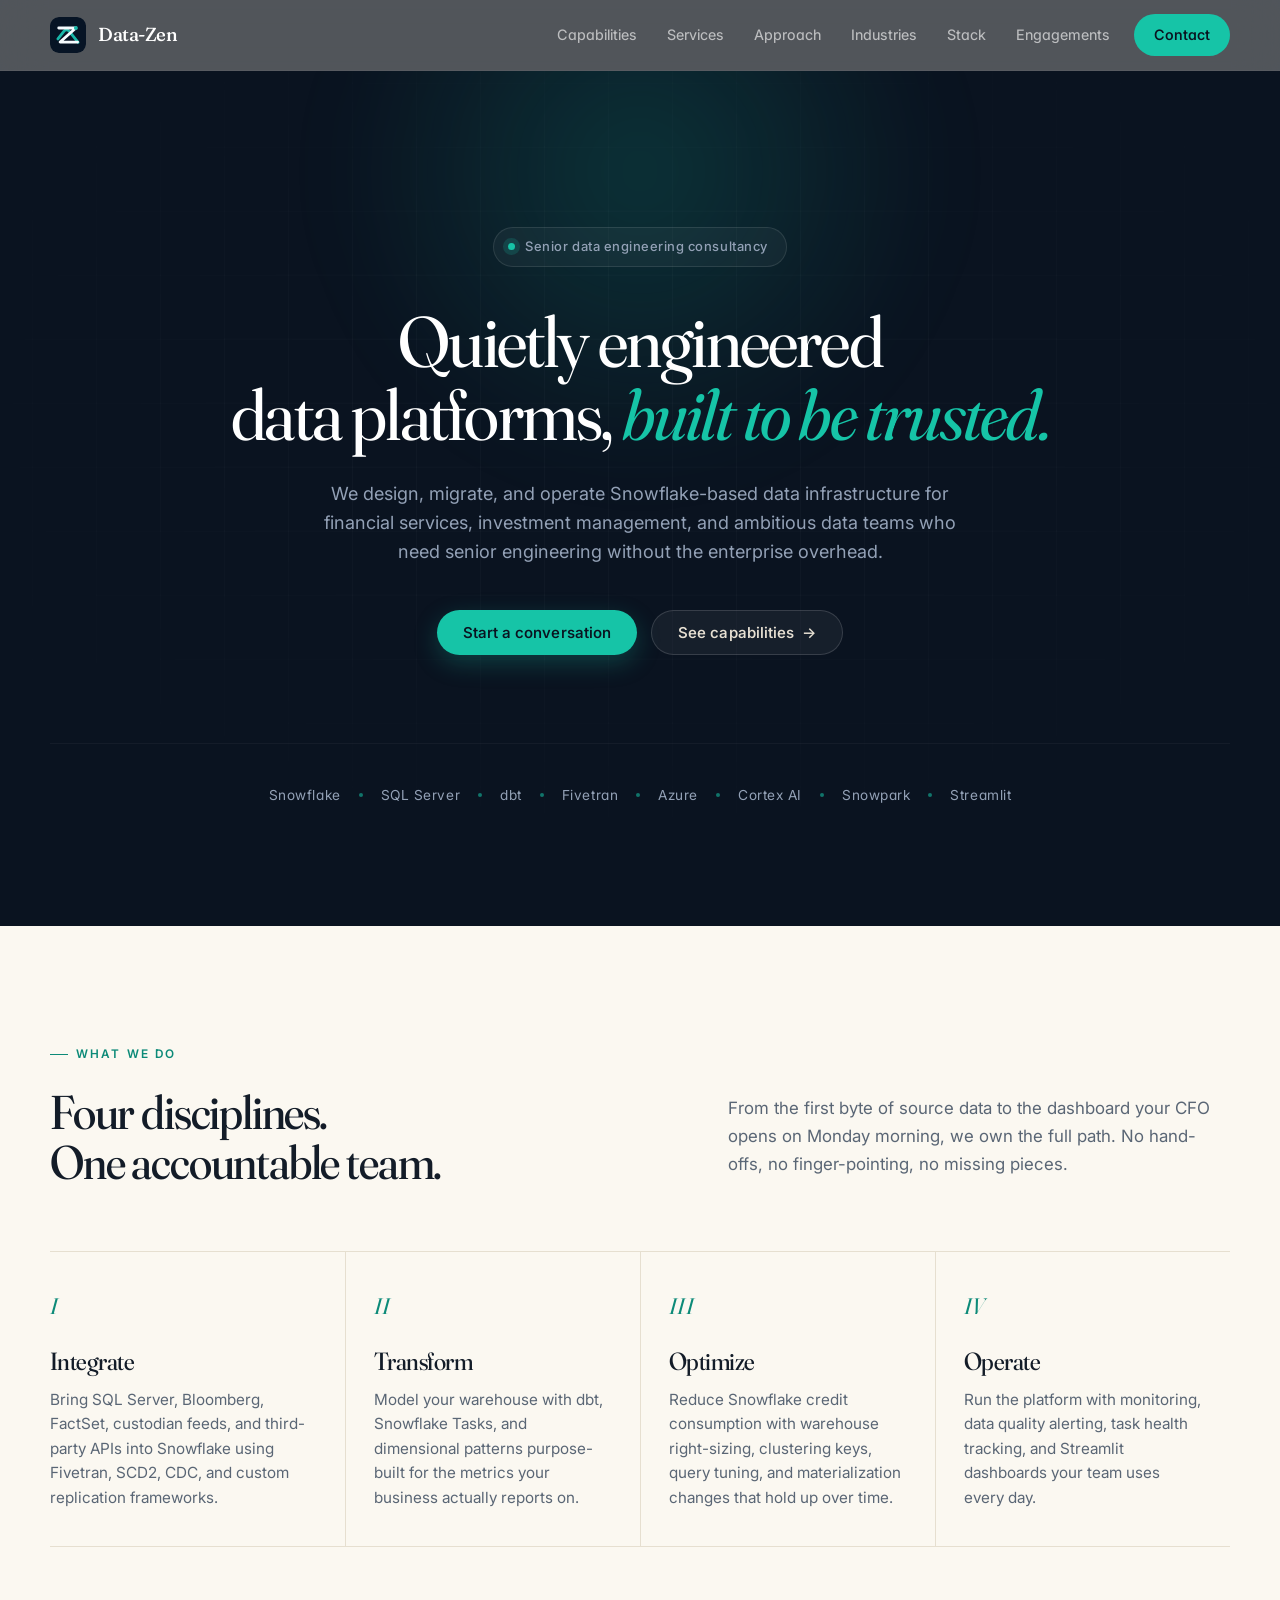
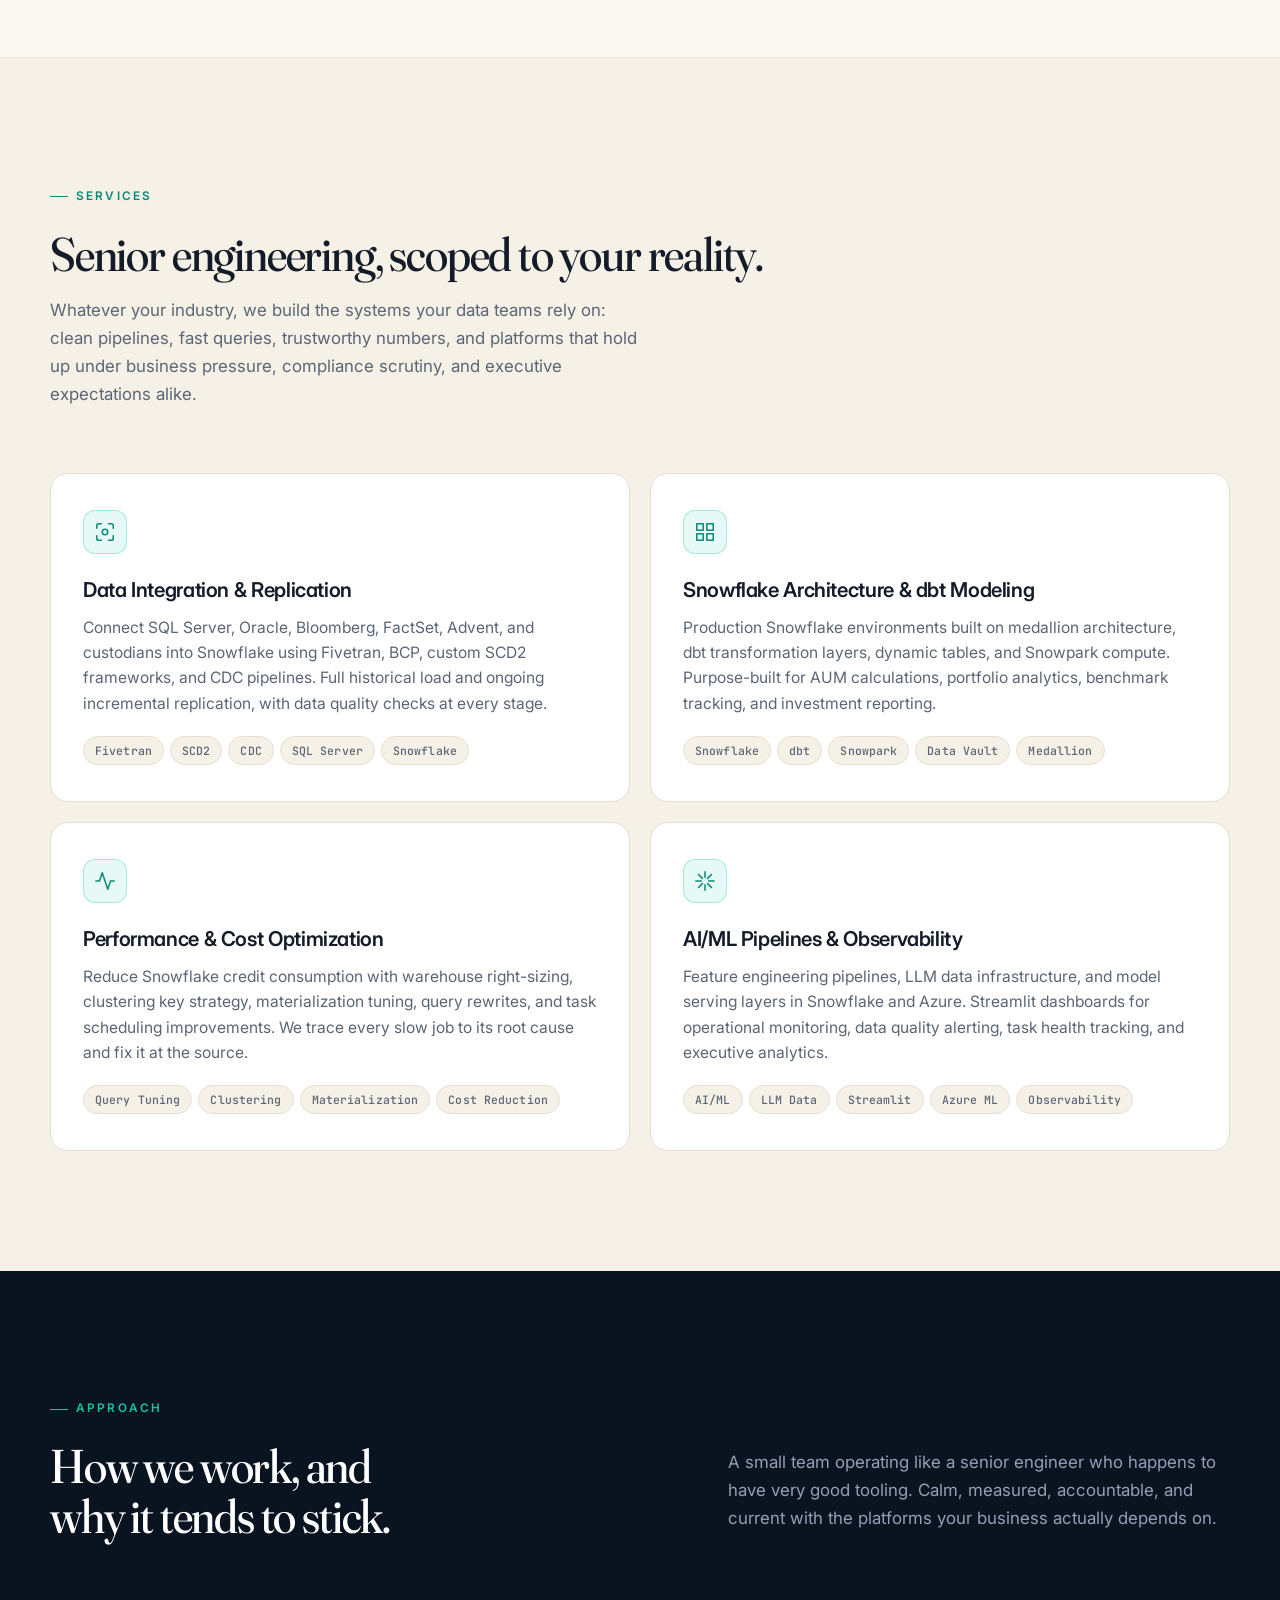
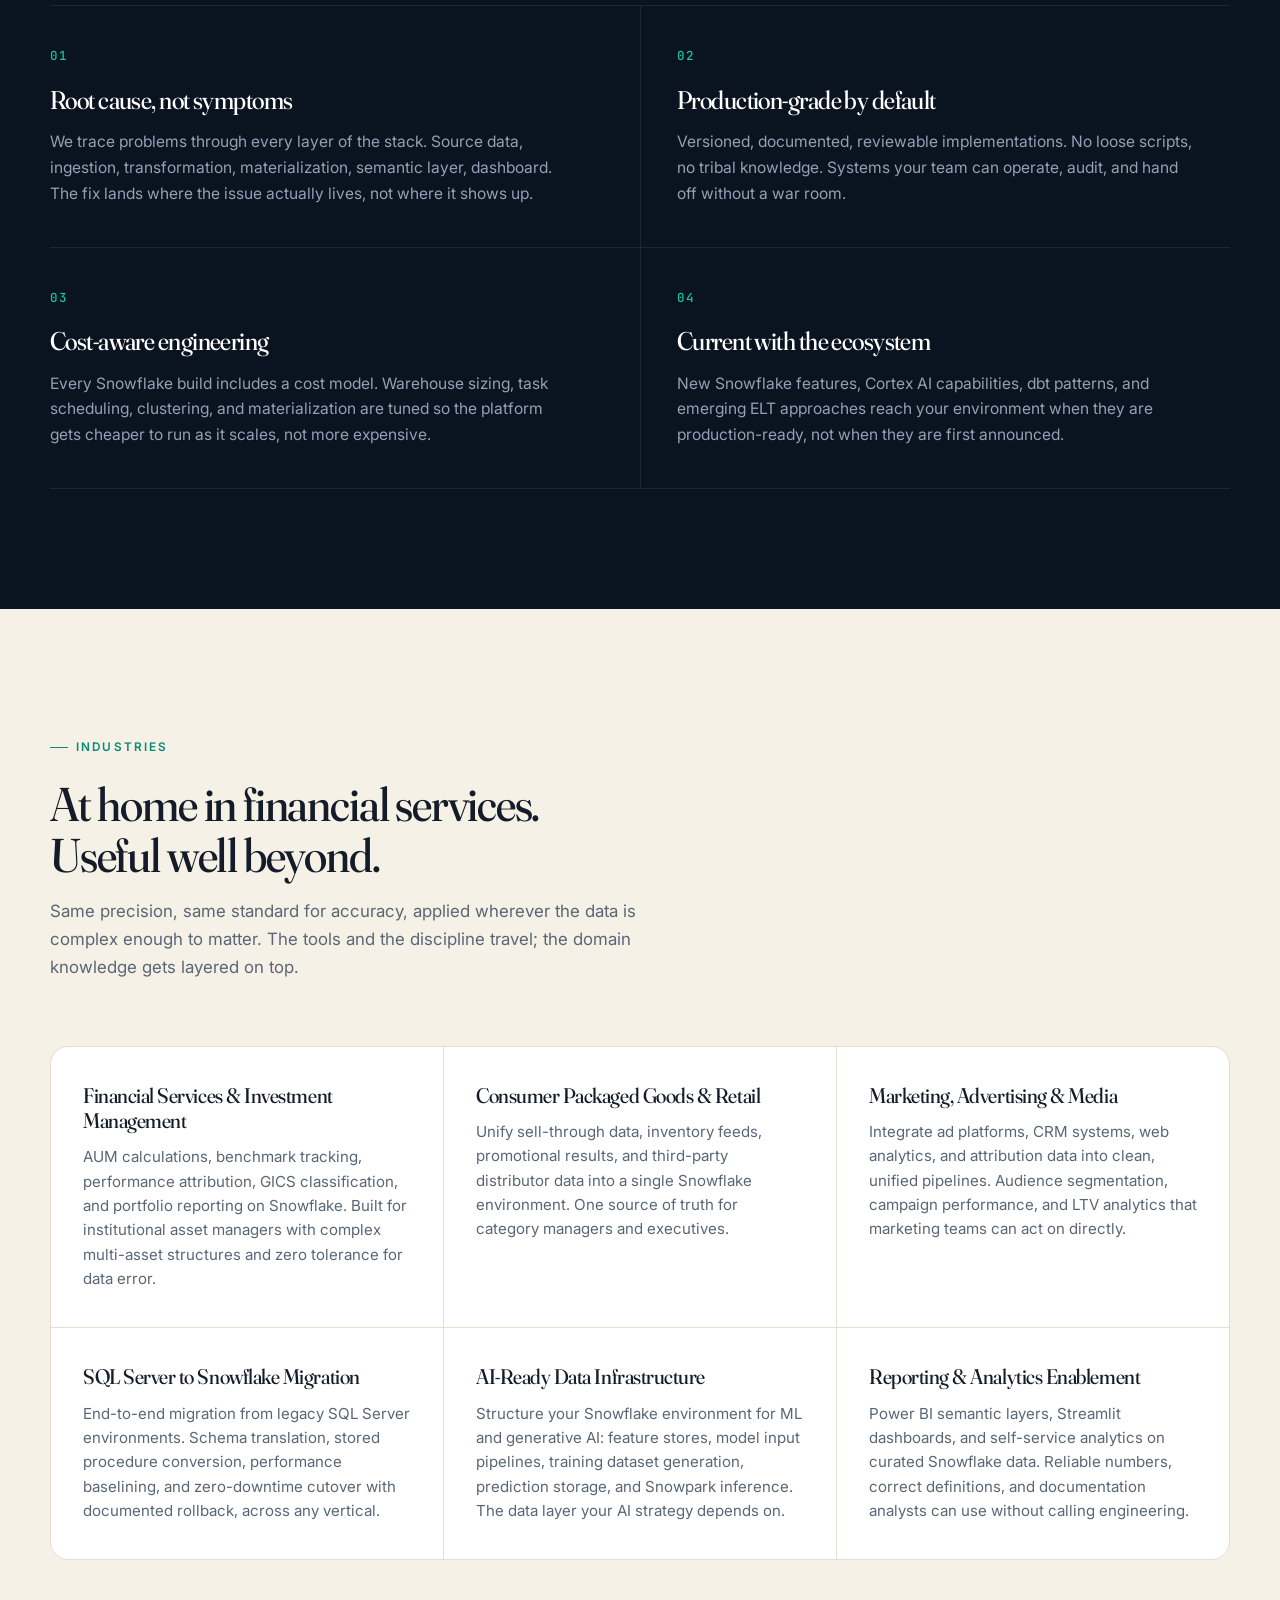
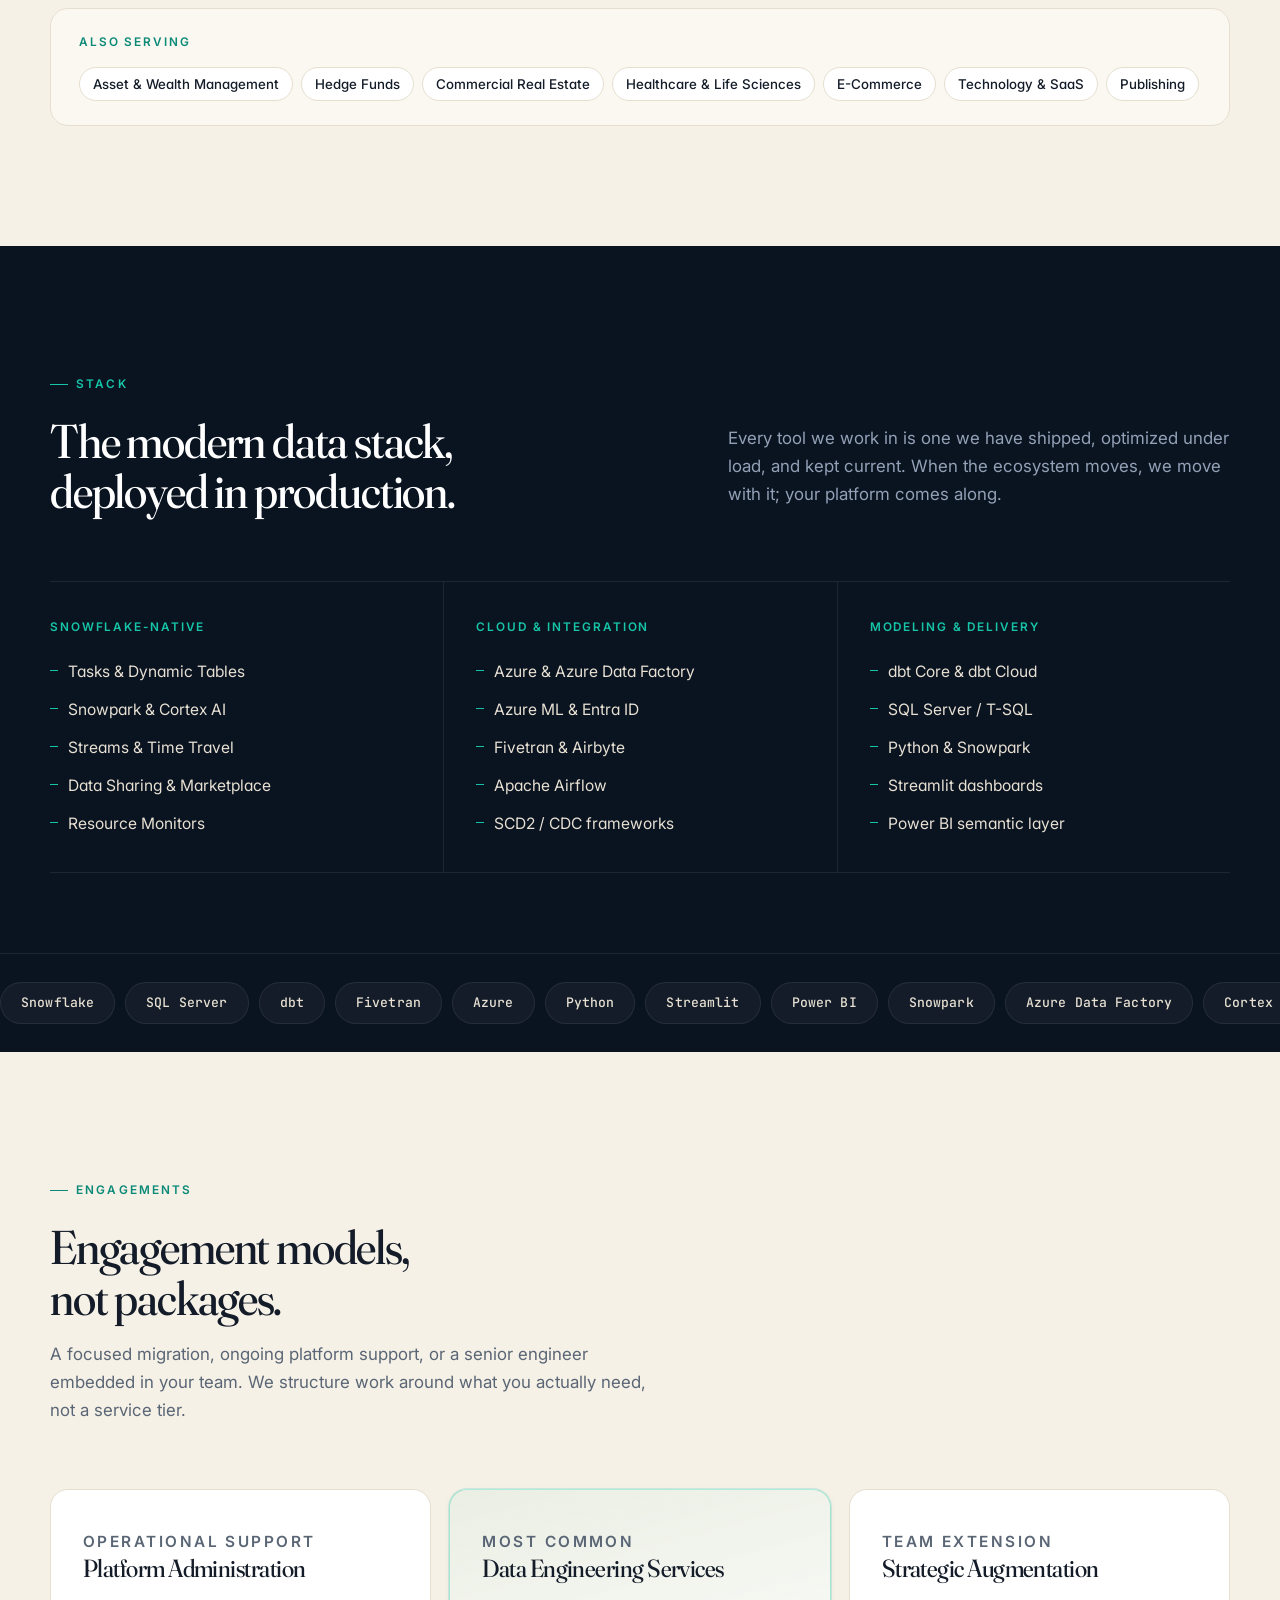
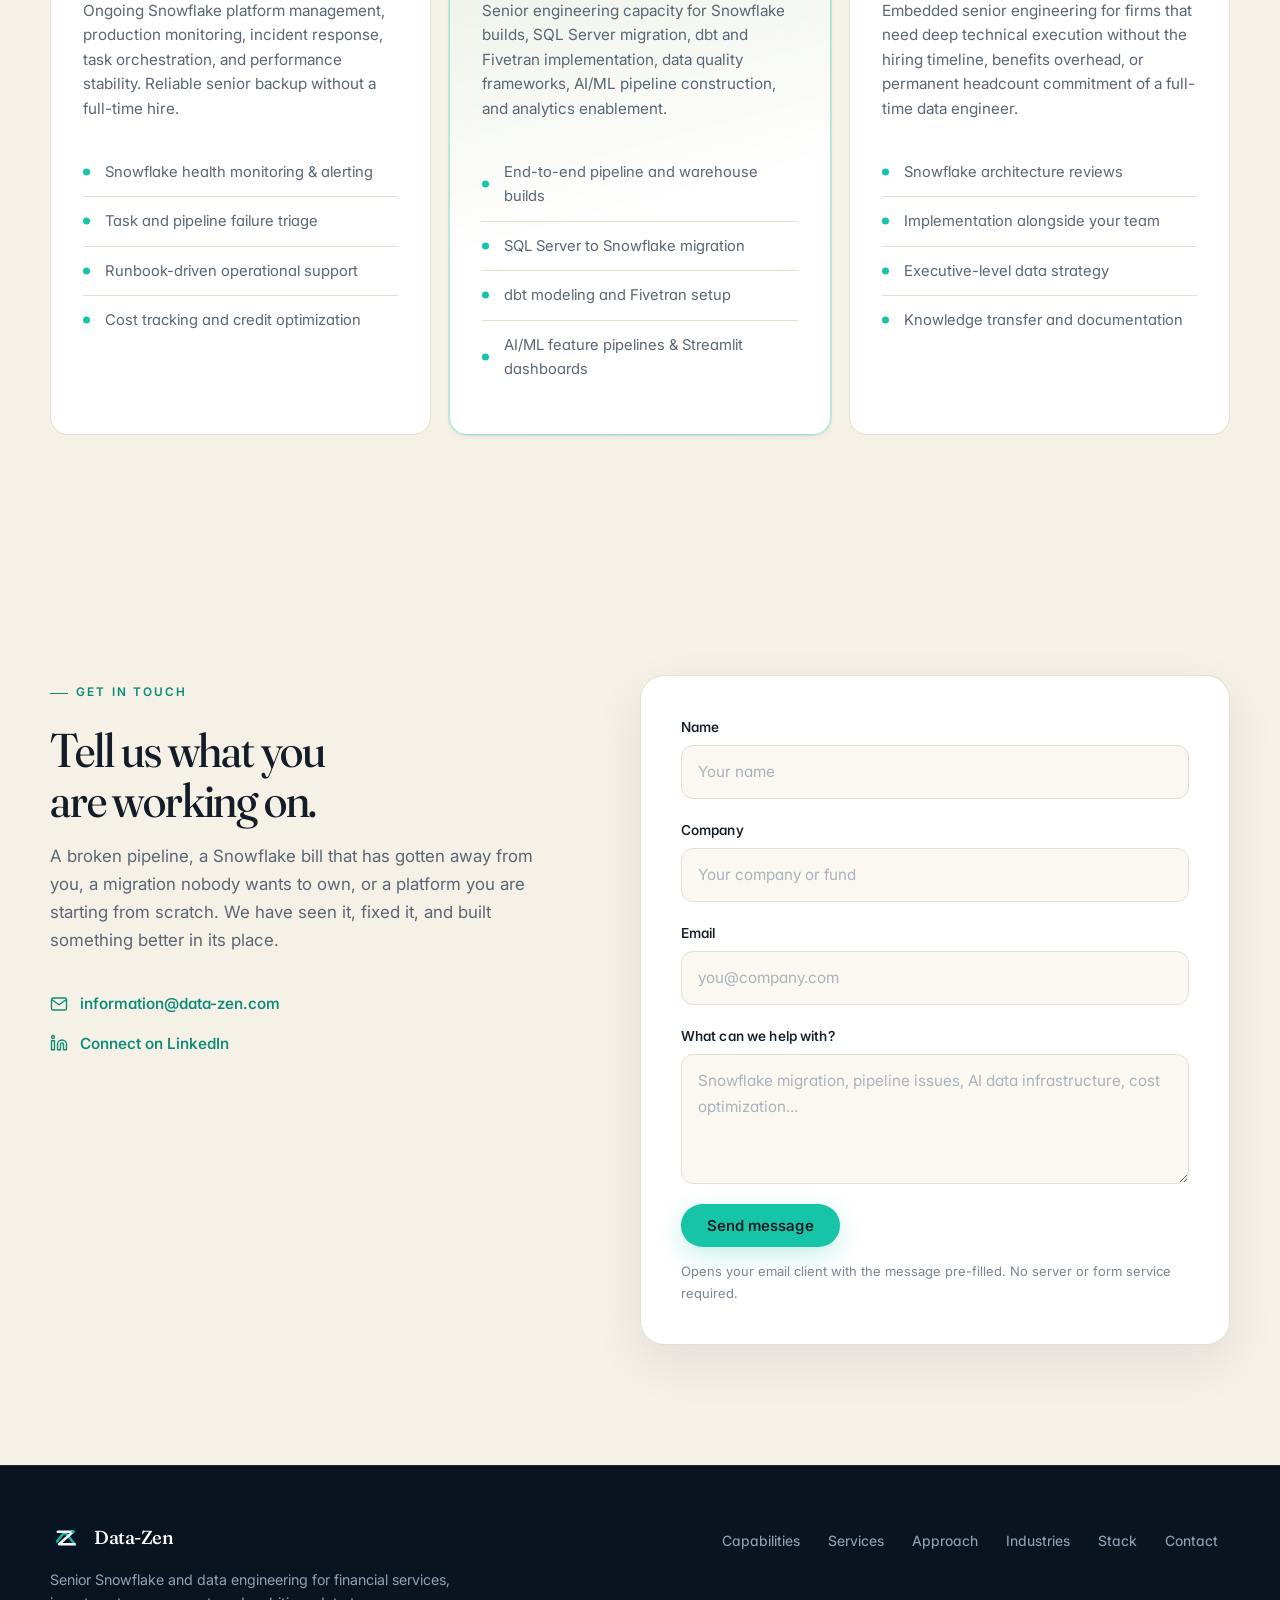
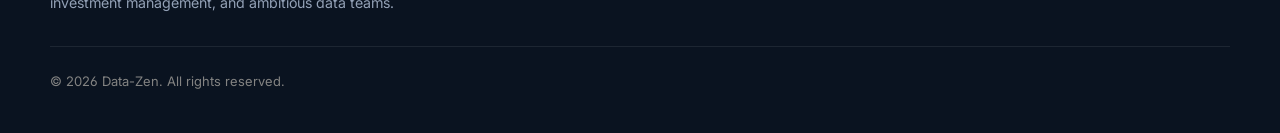
==== commit 78f29d15: "Add files via upload" ====
--- a/index.html
+++ b/index.html
@@ -1,177 +1,560 @@
-<!DOCTYPE html>
+<!doctype html>
 <html lang="en">
 <head>
-  <meta charset="UTF-8">
-  <meta name="viewport" content="width=device-width, initial-scale=1.0">
-  <title>DataZen • Senior Data Engineering</title>
+  <meta charset="utf-8">
+  <meta name="viewport" content="width=device-width, initial-scale=1">
+
+  <!-- Primary SEO -->
+  <title>Data-Zen | Snowflake &amp; Data Engineering Consultancy</title>
+  <meta name="description" content="Data-Zen is a senior data engineering consultancy. We design, migrate, and operate Snowflake-based data platforms for financial services, investment management, and ambitious data teams.">
+  <meta name="keywords" content="Snowflake consulting, data engineering consultancy, SQL Server to Snowflake migration, dbt consulting, Fivetran implementation, financial data engineering, investment management analytics, Snowflake optimization, data platform modernization, AI ML data pipelines, Azure data engineering, Power BI, Streamlit dashboards, wealth management data, portfolio analytics">
+  <meta name="author" content="Data-Zen">
+  <meta name="robots" content="index, follow">
+  <meta name="theme-color" content="#0a1320">
+  <link rel="canonical" href="https://data-zen.com/">
+
+  <!-- Open Graph -->
+  <meta property="og:type"         content="website">
+  <meta property="og:url"          content="https://data-zen.com/">
+  <meta property="og:title"        content="Data-Zen | Snowflake &amp; Data Engineering Consultancy">
+  <meta property="og:description"  content="Senior Snowflake and data engineering for financial services and ambitious data teams. Architecture, migration, optimization, and AI-ready pipelines.">
+  <meta property="og:image"        content="https://data-zen.com/social-card.svg">
+  <meta property="og:image:width"  content="1200">
+  <meta property="og:image:height" content="630">
+  <meta property="og:site_name"    content="Data-Zen">
+
+  <!-- Twitter Card -->
+  <meta name="twitter:card"        content="summary_large_image">
+  <meta name="twitter:title"       content="Data-Zen | Snowflake &amp; Data Engineering Consultancy">
+  <meta name="twitter:description" content="Senior Snowflake and data engineering for financial services and ambitious data teams.">
+  <meta name="twitter:image"       content="https://data-zen.com/social-card.svg">
+
+  <!-- Structured Data -->
+  <script type="application/ld+json">
+  {
+    "@context": "https://schema.org",
+    "@type": "ProfessionalService",
+    "name": "Data-Zen",
+    "url": "https://data-zen.com",
+    "logo": "https://data-zen.com/logo.svg",
+    "description": "Senior data engineering consultancy specializing in Snowflake architecture, SQL Server migration, dbt, Fivetran, AI/ML pipelines, and analytics infrastructure for financial services firms.",
+    "email": "information@data-zen.com",
+    "sameAs": ["https://www.linkedin.com/in/paulkats"],
+    "areaServed": "United States",
+    "knowsAbout": [
+      "Snowflake data warehousing",
+      "SQL Server to Snowflake migration",
+      "dbt data transformation",
+      "Fivetran data integration",
+      "Financial data engineering",
+      "Investment management analytics",
+      "AI and machine learning data pipelines",
+      "Azure data platform",
+      "Data quality monitoring",
+      "Snowflake performance optimization",
+      "Portfolio analytics",
+      "Wealth management data infrastructure"
+    ],
+    "hasOfferCatalog": {
+      "@type": "OfferCatalog",
+      "name": "Data Engineering Services",
+      "itemListElement": [
+        {
+          "@type": "Offer",
+          "itemOffered": {
+            "@type": "Service",
+            "name": "Data Integration and Replication",
+            "description": "Fivetran, SCD2, CDC, and custom replication from SQL Server, Bloomberg, FactSet, and third-party custodians into Snowflake."
+          }
+        },
+        {
+          "@type": "Offer",
+          "itemOffered": {
+            "@type": "Service",
+            "name": "Snowflake Architecture and dbt Modeling",
+            "description": "Scalable Snowflake environments, dbt transformation layers, and dimensional warehouses for financial analytics."
+          }
+        },
+        {
+          "@type": "Offer",
+          "itemOffered": {
+            "@type": "Service",
+            "name": "Snowflake Performance and Cost Optimization",
+            "description": "Snowflake credit reduction, clustering key strategy, query tuning, warehouse right-sizing, and materialization improvements."
+          }
+        },
+        {
+          "@type": "Offer",
+          "itemOffered": {
+            "@type": "Service",
+            "name": "AI/ML Pipelines and Data Observability",
+            "description": "Feature engineering, model serving infrastructure, Streamlit dashboards, and data quality monitoring in Snowflake and Azure."
+          }
+        }
+      ]
+    }
+  }
+  </script>
+
+  <link rel="icon" type="image/svg+xml" href="favicon.svg">
+  <link rel="preconnect" href="https://fonts.googleapis.com">
+  <link rel="preconnect" href="https://fonts.gstatic.com" crossorigin>
+  <link href="https://fonts.googleapis.com/css2?family=Fraunces:ital,opsz,wght,SOFT,WONK@0,9..144,300..800,30,0;0,9..144,300..800,30,1;1,9..144,300..800,30,0;1,9..144,300..800,30,1&family=Inter:opsz,wght@14..32,300..700&family=JetBrains+Mono:wght@400;500&display=swap" rel="stylesheet">
   <link rel="stylesheet" href="styles.css">
-  <link href="https://fonts.googleapis.com/css2?family=DM+Sans:wght@400;500;600&amp;family=Bricolage+Grotesque:wght@600;700&amp;display=swap" rel="stylesheet">
-  <link rel="icon" href="favicon.svg">
-  <meta name="description" content="Senior Snowflake, dbt, and data engineering consulting. Complex data problems solved with precision.">
+  <script defer src="script.js"></script>
 </head>
 <body>
-
-  <!-- HEADER -->
+  <a class="skip-link" href="#main">Skip to content</a>
+
   <header class="site-header" data-header>
-    <div class="shell nav">
-      <a href="/" class="brand">
-        <img src="logo.svg" alt="DataZen" width="42" height="42">
-        <span>DataZen</span>
+    <nav class="nav shell" aria-label="Primary navigation">
+      <a class="brand" href="#top" aria-label="Data-Zen home">
+        <img src="logo.svg" alt="Data-Zen" width="36" height="36">
+        <span>Data-Zen</span>
       </a>
-      
-      <nav class="nav-links" data-nav-links>
-        <a href="#services">Services</a>
-        <a href="#expertise">Expertise</a>
-        <a href="#technology">Technology</a>
-        <a href="#engagements">Engagements</a>
-        <a href="#contact">Contact</a>
-      </nav>
-
-      <button class="nav-toggle" data-nav-toggle aria-label="Toggle navigation">
+      <button class="nav-toggle" type="button" aria-label="Open navigation" aria-expanded="false" data-nav-toggle>
         <span></span><span></span><span></span>
       </button>
-    </div>
+      <div class="nav-links" data-nav-links>
+        <a href="#capabilities">Capabilities</a>
+        <a href="#services">Services</a>
+        <a href="#approach">Approach</a>
+        <a href="#industries">Industries</a>
+        <a href="#stack">Stack</a>
+        <a href="#engagements">Engagements</a>
+        <a href="#contact" class="nav-cta">Contact</a>
+      </div>
+    </nav>
   </header>
 
-  <!-- HERO -->
-  <section class="hero">
-    <div class="hero-bg"></div>
-    <div class="hero-orb hero-orb-1"></div>
-    <div class="hero-orb hero-orb-2"></div>
-    
-    <div class="shell hero-inner">
-      <div class="hero-tag">
-        <span class="tag-dot"></span>
-        SNOWFLAKE • DBT • FIFETRAN • AI/ML
-      </div>
-      
-      <h1>DataZen.<br><span class="brand-word">Your data, perfected.</span></h1>
-      
-      <p class="hero-sub">
-        Senior data engineering that removes complexity. We take full ownership of your pipelines, 
-        performance, and reliability so you can focus on business outcomes.
-      </p>
-
-      <div class="hero-zen">
-        “Zen” isn’t just our name — it’s our promise.
-      </div>
-
-      <div class="hero-actions">
-        <a href="#contact" class="btn btn-primary">Schedule a Consultation</a>
-        <a href="#services" class="btn btn-outline-inv">Explore Our Work</a>
-      </div>
-
-      <div class="hero-metrics glass">
-        <div class="hero-metric">
-          <span class="metric-num">100%</span>
-          <strong>Ownership</strong>
-          <p>End-to-end accountability</p>
-        </div>
-        <div class="hero-metric">
-          <span class="metric-num">50%+</span>
-          <strong>Cost Reduction</strong>
-          <p>Average Snowflake optimization</p>
-        </div>
-        <div class="hero-metric">
-          <span class="metric-num">12+</span>
-          <strong>Industries</strong>
-          <p>Served with precision</p>
-        </div>
-        <div class="hero-metric">
-          <span class="metric-num">24/7</span>
-          <strong>Production</strong>
-          <p>Monitoring &amp; support</p>
-        </div>
-      </div>
-    </div>
-  </section>
-
-  <!-- TRUST STRIP -->
-  <div class="trust-strip">
-    <div class="shell trust-inner">
-      <div class="trust-label">Trusted by leaders in</div>
-      <ul class="trust-list">
-        <li>Financial Services</li>
-        <li>Investment Management</li>
-        <li>Consumer Packaged Goods</li>
-        <li>Marketing &amp; Media</li>
-        <li>Commercial Real Estate</li>
-      </ul>
-    </div>
-  </div>
-
-  <!-- SERVICES -->
-  <section id="services" class="section">
-    <div class="shell">
-      <div class="section-head">
-        <span class="eyebrow">SERVICES</span>
-        <h2>Senior data engineering,<br>without the enterprise overhead.</h2>
-      </div>
-
-      <div class="services-grid">
-        <!-- Cards will use new glass styles from CSS -->
-        <!-- You can keep the original service cards and just update their classes -->
-      </div>
-    </div>
-  </section>
-
-  <!-- EXPERTISE, TECHNOLOGY, ENGAGEMENTS, CONTACT sections can follow similarly -->
-
-  <!-- CONTACT -->
-  <section id="contact" class="section section-contact">
-    <div class="shell contact-grid">
-      <div class="contact-copy">
-        <h2>Get in touch</h2>
-        <p>Tell us your data challenge. Any industry, any scale.</p>
-        <div class="contact-links">
-          <a href="mailto:information@data-zen.com" class="contact-link">information@data-zen.com</a>
-        </div>
-      </div>
-
-      <form class="contact-form glass" data-contact-form>
-        <div class="form-row">
-          <label>Name</label>
-          <input type="text" name="name" required>
-        </div>
-        <div class="form-row">
-          <label>Company</label>
-          <input type="text" name="company">
-        </div>
-        <div class="form-row">
-          <label>Email</label>
-          <input type="email" name="email" required>
-        </div>
-        <div class="form-row">
-          <label>What can we help with?</label>
-          <textarea name="message" rows="6" required></textarea>
-        </div>
-        <button type="submit" class="btn btn-primary">Send Message</button>
-      </form>
-    </div>
-  </section>
-
-  <!-- FOOTER -->
+  <main id="main">
+
+    <!-- HERO -->
+    <section class="hero" id="top" aria-labelledby="hero-title">
+      <div class="hero-bg" aria-hidden="true">
+        <div class="hero-grid"></div>
+        <div class="hero-orb"></div>
+      </div>
+      <div class="shell hero-inner">
+        <p class="hero-eyebrow reveal">
+          <span class="dot"></span>
+          Senior data engineering consultancy
+        </p>
+        <h1 id="hero-title" class="reveal">
+          Quietly engineered<br>
+          data platforms, <em>built to be trusted.</em>
+        </h1>
+        <p class="hero-sub reveal">
+          We design, migrate, and operate Snowflake-based data infrastructure for financial services, investment management, and ambitious data teams who need senior engineering without the enterprise overhead.
+        </p>
+        <div class="hero-actions reveal">
+          <a class="btn btn-primary" href="#contact">Start a conversation</a>
+          <a class="btn btn-ghost" href="#services">See capabilities <span aria-hidden="true">&rarr;</span></a>
+        </div>
+        <div class="hero-marquee reveal" aria-hidden="true">
+          <span>Snowflake</span>
+          <span class="sep"></span>
+          <span>SQL Server</span>
+          <span class="sep"></span>
+          <span>dbt</span>
+          <span class="sep"></span>
+          <span>Fivetran</span>
+          <span class="sep"></span>
+          <span>Azure</span>
+          <span class="sep"></span>
+          <span>Cortex AI</span>
+          <span class="sep"></span>
+          <span>Snowpark</span>
+          <span class="sep"></span>
+          <span>Streamlit</span>
+        </div>
+      </div>
+    </section>
+
+    <!-- CAPABILITIES -->
+    <section class="section section-capabilities" id="capabilities" aria-labelledby="capabilities-title">
+      <div class="shell">
+        <div class="section-head section-head-split reveal">
+          <div>
+            <p class="eyebrow">What we do</p>
+            <h2 id="capabilities-title">Four disciplines.<br>One accountable team.</h2>
+          </div>
+          <p class="section-desc">From the first byte of source data to the dashboard your CFO opens on Monday morning, we own the full path. No hand-offs, no finger-pointing, no missing pieces.</p>
+        </div>
+        <ol class="capability-grid">
+          <li class="capability reveal">
+            <span class="capability-roman">I</span>
+            <h3>Integrate</h3>
+            <p>Bring SQL Server, Bloomberg, FactSet, custodian feeds, and third-party APIs into Snowflake using Fivetran, SCD2, CDC, and custom replication frameworks.</p>
+          </li>
+          <li class="capability reveal">
+            <span class="capability-roman">II</span>
+            <h3>Transform</h3>
+            <p>Model your warehouse with dbt, Snowflake Tasks, and dimensional patterns purpose-built for the metrics your business actually reports on.</p>
+          </li>
+          <li class="capability reveal">
+            <span class="capability-roman">III</span>
+            <h3>Optimize</h3>
+            <p>Reduce Snowflake credit consumption with warehouse right-sizing, clustering keys, query tuning, and materialization changes that hold up over time.</p>
+          </li>
+          <li class="capability reveal">
+            <span class="capability-roman">IV</span>
+            <h3>Operate</h3>
+            <p>Run the platform with monitoring, data quality alerting, task health tracking, and Streamlit dashboards your team uses every day.</p>
+          </li>
+        </ol>
+      </div>
+    </section>
+
+    <!-- SERVICES -->
+    <section class="section section-paper" id="services" aria-labelledby="services-title">
+      <div class="shell">
+        <div class="section-head reveal">
+          <p class="eyebrow">Services</p>
+          <h2 id="services-title">Senior engineering, scoped to your reality.</h2>
+          <p class="section-desc">Whatever your industry, we build the systems your data teams rely on: clean pipelines, fast queries, trustworthy numbers, and platforms that hold up under business pressure, compliance scrutiny, and executive expectations alike.</p>
+        </div>
+        <div class="services-grid">
+
+          <article class="service-card reveal">
+            <div class="svc-icon" aria-hidden="true">
+              <svg width="22" height="22" viewBox="0 0 24 24" fill="none" stroke="currentColor" stroke-width="1.7" stroke-linecap="round" stroke-linejoin="round"><path d="M8 3H5a2 2 0 00-2 2v3m18 0V5a2 2 0 00-2-2h-3m0 18h3a2 2 0 002-2v-3M3 16v3a2 2 0 002 2h3"/><circle cx="12" cy="12" r="3"/></svg>
+            </div>
+            <h3>Data Integration &amp; Replication</h3>
+            <p>Connect SQL Server, Oracle, Bloomberg, FactSet, Advent, and custodians into Snowflake using Fivetran, BCP, custom SCD2 frameworks, and CDC pipelines. Full historical load and ongoing incremental replication, with data quality checks at every stage.</p>
+            <ul class="svc-tags"><li>Fivetran</li><li>SCD2</li><li>CDC</li><li>SQL Server</li><li>Snowflake</li></ul>
+          </article>
+
+          <article class="service-card reveal">
+            <div class="svc-icon" aria-hidden="true">
+              <svg width="22" height="22" viewBox="0 0 24 24" fill="none" stroke="currentColor" stroke-width="1.7" stroke-linecap="round" stroke-linejoin="round"><rect x="3" y="3" width="7" height="7"/><rect x="14" y="3" width="7" height="7"/><rect x="14" y="14" width="7" height="7"/><rect x="3" y="14" width="7" height="7"/></svg>
+            </div>
+            <h3>Snowflake Architecture &amp; dbt Modeling</h3>
+            <p>Production Snowflake environments built on medallion architecture, dbt transformation layers, dynamic tables, and Snowpark compute. Purpose-built for AUM calculations, portfolio analytics, benchmark tracking, and investment reporting.</p>
+            <ul class="svc-tags"><li>Snowflake</li><li>dbt</li><li>Snowpark</li><li>Data Vault</li><li>Medallion</li></ul>
+          </article>
+
+          <article class="service-card reveal">
+            <div class="svc-icon" aria-hidden="true">
+              <svg width="22" height="22" viewBox="0 0 24 24" fill="none" stroke="currentColor" stroke-width="1.7" stroke-linecap="round" stroke-linejoin="round"><polyline points="22 12 18 12 15 21 9 3 6 12 2 12"/></svg>
+            </div>
+            <h3>Performance &amp; Cost Optimization</h3>
+            <p>Reduce Snowflake credit consumption with warehouse right-sizing, clustering key strategy, materialization tuning, query rewrites, and task scheduling improvements. We trace every slow job to its root cause and fix it at the source.</p>
+            <ul class="svc-tags"><li>Query Tuning</li><li>Clustering</li><li>Materialization</li><li>Cost Reduction</li></ul>
+          </article>
+
+          <article class="service-card reveal">
+            <div class="svc-icon" aria-hidden="true">
+              <svg width="22" height="22" viewBox="0 0 24 24" fill="none" stroke="currentColor" stroke-width="1.7" stroke-linecap="round" stroke-linejoin="round"><path d="M12 2v6"/><path d="M12 22v-6"/><path d="M4.93 4.93l4.24 4.24"/><path d="M14.83 14.83l4.24 4.24"/><path d="M2 12h6"/><path d="M22 12h-6"/><path d="M4.93 19.07l4.24-4.24"/><path d="M14.83 9.17l4.24-4.24"/></svg>
+            </div>
+            <h3>AI/ML Pipelines &amp; Observability</h3>
+            <p>Feature engineering pipelines, LLM data infrastructure, and model serving layers in Snowflake and Azure. Streamlit dashboards for operational monitoring, data quality alerting, task health tracking, and executive analytics.</p>
+            <ul class="svc-tags"><li>AI/ML</li><li>LLM Data</li><li>Streamlit</li><li>Azure ML</li><li>Observability</li></ul>
+          </article>
+
+        </div>
+      </div>
+    </section>
+
+    <!-- APPROACH -->
+    <section class="section section-dark" id="approach" aria-labelledby="approach-title">
+      <div class="shell">
+        <div class="section-head section-head-split reveal">
+          <div>
+            <p class="eyebrow eyebrow-inv">Approach</p>
+            <h2 id="approach-title">How we work, and<br>why it tends to stick.</h2>
+          </div>
+          <p class="section-desc section-desc-inv">A small team operating like a senior engineer who happens to have very good tooling. Calm, measured, accountable, and current with the platforms your business actually depends on.</p>
+        </div>
+        <div class="principles">
+          <div class="principle reveal">
+            <span class="principle-num">01</span>
+            <h3>Root cause, not symptoms</h3>
+            <p>We trace problems through every layer of the stack. Source data, ingestion, transformation, materialization, semantic layer, dashboard. The fix lands where the issue actually lives, not where it shows up.</p>
+          </div>
+          <div class="principle reveal">
+            <span class="principle-num">02</span>
+            <h3>Production-grade by default</h3>
+            <p>Versioned, documented, reviewable implementations. No loose scripts, no tribal knowledge. Systems your team can operate, audit, and hand off without a war room.</p>
+          </div>
+          <div class="principle reveal">
+            <span class="principle-num">03</span>
+            <h3>Cost-aware engineering</h3>
+            <p>Every Snowflake build includes a cost model. Warehouse sizing, task scheduling, clustering, and materialization are tuned so the platform gets cheaper to run as it scales, not more expensive.</p>
+          </div>
+          <div class="principle reveal">
+            <span class="principle-num">04</span>
+            <h3>Current with the ecosystem</h3>
+            <p>New Snowflake features, Cortex AI capabilities, dbt patterns, and emerging ELT approaches reach your environment when they are production-ready, not when they are first announced.</p>
+          </div>
+        </div>
+      </div>
+    </section>
+
+    <!-- INDUSTRIES -->
+    <section class="section section-paper" id="industries" aria-labelledby="industries-title">
+      <div class="shell">
+        <div class="section-head reveal">
+          <p class="eyebrow">Industries</p>
+          <h2 id="industries-title">At home in financial services.<br>Useful well beyond.</h2>
+          <p class="section-desc">Same precision, same standard for accuracy, applied wherever the data is complex enough to matter. The tools and the discipline travel; the domain knowledge gets layered on top.</p>
+        </div>
+
+        <div class="industries-grid">
+
+          <div class="industry-card reveal">
+            <h3>Financial Services &amp; Investment Management</h3>
+            <p>AUM calculations, benchmark tracking, performance attribution, GICS classification, and portfolio reporting on Snowflake. Built for institutional asset managers with complex multi-asset structures and zero tolerance for data error.</p>
+          </div>
+
+          <div class="industry-card reveal">
+            <h3>Consumer Packaged Goods &amp; Retail</h3>
+            <p>Unify sell-through data, inventory feeds, promotional results, and third-party distributor data into a single Snowflake environment. One source of truth for category managers and executives.</p>
+          </div>
+
+          <div class="industry-card reveal">
+            <h3>Marketing, Advertising &amp; Media</h3>
+            <p>Integrate ad platforms, CRM systems, web analytics, and attribution data into clean, unified pipelines. Audience segmentation, campaign performance, and LTV analytics that marketing teams can act on directly.</p>
+          </div>
+
+          <div class="industry-card reveal">
+            <h3>SQL Server to Snowflake Migration</h3>
+            <p>End-to-end migration from legacy SQL Server environments. Schema translation, stored procedure conversion, performance baselining, and zero-downtime cutover with documented rollback, across any vertical.</p>
+          </div>
+
+          <div class="industry-card reveal">
+            <h3>AI-Ready Data Infrastructure</h3>
+            <p>Structure your Snowflake environment for ML and generative AI: feature stores, model input pipelines, training dataset generation, prediction storage, and Snowpark inference. The data layer your AI strategy depends on.</p>
+          </div>
+
+          <div class="industry-card reveal">
+            <h3>Reporting &amp; Analytics Enablement</h3>
+            <p>Power BI semantic layers, Streamlit dashboards, and self-service analytics on curated Snowflake data. Reliable numbers, correct definitions, and documentation analysts can use without calling engineering.</p>
+          </div>
+
+        </div>
+
+        <div class="industries-strip reveal">
+          <span class="industries-strip-label">Also serving</span>
+          <ul>
+            <li>Asset &amp; Wealth Management</li>
+            <li>Hedge Funds</li>
+            <li>Commercial Real Estate</li>
+            <li>Healthcare &amp; Life Sciences</li>
+            <li>E-Commerce</li>
+            <li>Technology &amp; SaaS</li>
+            <li>Publishing</li>
+          </ul>
+        </div>
+      </div>
+    </section>
+
+    <!-- STACK -->
+    <section class="section section-dark section-stack" id="stack" aria-labelledby="stack-title">
+      <div class="shell">
+        <div class="section-head section-head-split reveal">
+          <div>
+            <p class="eyebrow eyebrow-inv">Stack</p>
+            <h2 id="stack-title">The modern data stack,<br>deployed in production.</h2>
+          </div>
+          <p class="section-desc section-desc-inv">Every tool we work in is one we have shipped, optimized under load, and kept current. When the ecosystem moves, we move with it; your platform comes along.</p>
+        </div>
+
+        <div class="stack-grid">
+          <div class="stack-col reveal">
+            <p class="stack-kicker">Snowflake-native</p>
+            <ul>
+              <li>Tasks &amp; Dynamic Tables</li>
+              <li>Snowpark &amp; Cortex AI</li>
+              <li>Streams &amp; Time Travel</li>
+              <li>Data Sharing &amp; Marketplace</li>
+              <li>Resource Monitors</li>
+            </ul>
+          </div>
+          <div class="stack-col reveal">
+            <p class="stack-kicker">Cloud &amp; integration</p>
+            <ul>
+              <li>Azure &amp; Azure Data Factory</li>
+              <li>Azure ML &amp; Entra ID</li>
+              <li>Fivetran &amp; Airbyte</li>
+              <li>Apache Airflow</li>
+              <li>SCD2 / CDC frameworks</li>
+            </ul>
+          </div>
+          <div class="stack-col reveal">
+            <p class="stack-kicker">Modeling &amp; delivery</p>
+            <ul>
+              <li>dbt Core &amp; dbt Cloud</li>
+              <li>SQL Server / T-SQL</li>
+              <li>Python &amp; Snowpark</li>
+              <li>Streamlit dashboards</li>
+              <li>Power BI semantic layer</li>
+            </ul>
+          </div>
+        </div>
+      </div>
+
+      <div class="stack-ticker-wrap" aria-label="Technology stack">
+        <div class="ticker-track" role="list">
+          <span role="listitem">Snowflake</span>
+          <span role="listitem">SQL Server</span>
+          <span role="listitem">dbt</span>
+          <span role="listitem">Fivetran</span>
+          <span role="listitem">Azure</span>
+          <span role="listitem">Python</span>
+          <span role="listitem">Streamlit</span>
+          <span role="listitem">Power BI</span>
+          <span role="listitem">Snowpark</span>
+          <span role="listitem">Azure Data Factory</span>
+          <span role="listitem">Cortex AI</span>
+          <span role="listitem">SCD2 Replication</span>
+          <span role="listitem">Bloomberg</span>
+          <span role="listitem">FactSet</span>
+          <span role="listitem">Apache Airflow</span>
+          <span role="listitem">Azure ML</span>
+          <span role="listitem">LLM Pipelines</span>
+          <span role="listitem">Data Vault</span>
+          <span role="listitem">BCP</span>
+          <span role="listitem">Medallion Architecture</span>
+          <!-- duplicate for seamless loop -->
+          <span aria-hidden="true">Snowflake</span>
+          <span aria-hidden="true">SQL Server</span>
+          <span aria-hidden="true">dbt</span>
+          <span aria-hidden="true">Fivetran</span>
+          <span aria-hidden="true">Azure</span>
+          <span aria-hidden="true">Python</span>
+          <span aria-hidden="true">Streamlit</span>
+          <span aria-hidden="true">Power BI</span>
+          <span aria-hidden="true">Snowpark</span>
+          <span aria-hidden="true">Azure Data Factory</span>
+          <span aria-hidden="true">Cortex AI</span>
+          <span aria-hidden="true">SCD2 Replication</span>
+          <span aria-hidden="true">Bloomberg</span>
+          <span aria-hidden="true">FactSet</span>
+          <span aria-hidden="true">Apache Airflow</span>
+          <span aria-hidden="true">Azure ML</span>
+          <span aria-hidden="true">LLM Pipelines</span>
+          <span aria-hidden="true">Data Vault</span>
+          <span aria-hidden="true">BCP</span>
+          <span aria-hidden="true">Medallion Architecture</span>
+        </div>
+      </div>
+    </section>
+
+    <!-- ENGAGEMENTS -->
+    <section class="section section-paper" id="engagements" aria-labelledby="engagements-title">
+      <div class="shell">
+        <div class="section-head reveal">
+          <p class="eyebrow">Engagements</p>
+          <h2 id="engagements-title">Engagement models,<br>not packages.</h2>
+          <p class="section-desc">A focused migration, ongoing platform support, or a senior engineer embedded in your team. We structure work around what you actually need, not a service tier.</p>
+        </div>
+        <div class="plans-grid">
+
+          <article class="plan-card reveal">
+            <p class="plan-kicker">Operational support</p>
+            <h3>Platform Administration</h3>
+            <p>Ongoing Snowflake platform management, production monitoring, incident response, task orchestration, and performance stability. Reliable senior backup without a full-time hire.</p>
+            <ul>
+              <li>Snowflake health monitoring &amp; alerting</li>
+              <li>Task and pipeline failure triage</li>
+              <li>Runbook-driven operational support</li>
+              <li>Cost tracking and credit optimization</li>
+            </ul>
+          </article>
+
+          <article class="plan-card plan-featured reveal">
+            <p class="plan-kicker">Most common</p>
+            <h3>Data Engineering Services</h3>
+            <p>Senior engineering capacity for Snowflake builds, SQL Server migration, dbt and Fivetran implementation, data quality frameworks, AI/ML pipeline construction, and analytics enablement.</p>
+            <ul>
+              <li>End-to-end pipeline and warehouse builds</li>
+              <li>SQL Server to Snowflake migration</li>
+              <li>dbt modeling and Fivetran setup</li>
+              <li>AI/ML feature pipelines &amp; Streamlit dashboards</li>
+            </ul>
+          </article>
+
+          <article class="plan-card reveal">
+            <p class="plan-kicker">Team extension</p>
+            <h3>Strategic Augmentation</h3>
+            <p>Embedded senior engineering for firms that need deep technical execution without the hiring timeline, benefits overhead, or permanent headcount commitment of a full-time data engineer.</p>
+            <ul>
+              <li>Snowflake architecture reviews</li>
+              <li>Implementation alongside your team</li>
+              <li>Executive-level data strategy</li>
+              <li>Knowledge transfer and documentation</li>
+            </ul>
+          </article>
+
+        </div>
+      </div>
+    </section>
+
+    <!-- CONTACT -->
+    <section class="section section-contact" id="contact" aria-labelledby="contact-title">
+      <div class="shell contact-grid">
+        <div class="contact-copy">
+          <div class="reveal">
+            <p class="eyebrow">Get in touch</p>
+            <h2 id="contact-title">Tell us what you<br>are working on.</h2>
+            <p class="section-desc">A broken pipeline, a Snowflake bill that has gotten away from you, a migration nobody wants to own, or a platform you are starting from scratch. We have seen it, fixed it, and built something better in its place.</p>
+          </div>
+          <div class="contact-links reveal">
+            <a href="mailto:information@data-zen.com?subject=Data-Zen%20consultation%20request" class="contact-link">
+              <svg width="18" height="18" viewBox="0 0 24 24" fill="none" stroke="currentColor" stroke-width="1.8" stroke-linecap="round" stroke-linejoin="round" aria-hidden="true"><path d="M4 4h16c1.1 0 2 .9 2 2v12c0 1.1-.9 2-2 2H4c-1.1 0-2-.9-2-2V6c0-1.1.9-2 2-2z"/><polyline points="22,6 12,13 2,6"/></svg>
+              information@data-zen.com
+            </a>
+            <a href="https://www.linkedin.com/in/paulkats" rel="noopener noreferrer" target="_blank" class="contact-link">
+              <svg width="18" height="18" viewBox="0 0 24 24" fill="none" stroke="currentColor" stroke-width="1.8" stroke-linecap="round" stroke-linejoin="round" aria-hidden="true"><path d="M16 8a6 6 0 016 6v7h-4v-7a2 2 0 00-2-2 2 2 0 00-2 2v7h-4v-7a6 6 0 016-6z"/><rect x="2" y="9" width="4" height="12"/><circle cx="4" cy="4" r="2"/></svg>
+              Connect on LinkedIn
+            </a>
+          </div>
+        </div>
+        <form class="contact-form reveal" data-contact-form novalidate>
+          <div class="form-row">
+            <label for="name">Name</label>
+            <input id="name" name="name" type="text" autocomplete="name" placeholder="Your name" required>
+          </div>
+          <div class="form-row">
+            <label for="company">Company</label>
+            <input id="company" name="company" type="text" autocomplete="organization" placeholder="Your company or fund">
+          </div>
+          <div class="form-row">
+            <label for="email">Email</label>
+            <input id="email" name="email" type="email" autocomplete="email" placeholder="you@company.com" required>
+          </div>
+          <div class="form-row">
+            <label for="message">What can we help with?</label>
+            <textarea id="message" name="message" rows="4" placeholder="Snowflake migration, pipeline issues, AI data infrastructure, cost optimization..." required></textarea>
+          </div>
+          <button class="btn btn-primary" type="submit">Send message</button>
+          <p class="form-note">Opens your email client with the message pre-filled. No server or form service required.</p>
+        </form>
+      </div>
+    </section>
+
+  </main>
+
   <footer class="site-footer">
     <div class="shell footer-inner">
       <div class="footer-brand-block">
-        <a href="/" class="brand">
-          <img src="logo.svg" alt="DataZen" width="42" height="42">
-          <span>DataZen</span>
+        <a class="brand" href="#top" aria-label="Data-Zen home">
+          <img src="logo.svg" alt="" width="32" height="32">
+          <span>Data-Zen</span>
         </a>
-        <p>Senior Snowflake and modern data stack consulting.</p>
-      </div>
-      <div class="footer-links">
+        <p>Senior Snowflake and data engineering for financial services, investment management, and ambitious data teams.</p>
+      </div>
+      <nav class="footer-links" aria-label="Footer navigation">
+        <a href="#capabilities">Capabilities</a>
         <a href="#services">Services</a>
-        <a href="#expertise">Expertise</a>
-        <a href="#technology">Technology</a>
+        <a href="#approach">Approach</a>
+        <a href="#industries">Industries</a>
+        <a href="#stack">Stack</a>
         <a href="#contact">Contact</a>
-      </div>
-    </div>
-    <div class="shell footer-copy">
-      © <span data-year></span> DataZen. All rights reserved.
+      </nav>
+      <p class="footer-copy">&copy; <span data-year></span> Data-Zen. All rights reserved.</p>
     </div>
   </footer>
-
-  <script src="script.js"></script>
 </body>
 </html>
--- a/styles.css
+++ b/styles.css
@@ -1,110 +1,1021 @@
 /* ============================================================
-   DATAZEN v7 · Modern Premium Dark
+   DATA-ZEN · styles.css · v7
+   ------------------------------------------------------------
+   Editorial pairing: Fraunces (display, variable serif) +
+   Inter (body, variable sans). Restrained palette built around
+   warm cream, deep navy, and a refined emerald accent.
    ============================================================ */
 
+/* ── Design tokens ────────────────────────────────────────── */
 :root {
-  --night:       #0a0f1c;
-  --dusk:        #111827;
-  --card:        rgba(26, 35, 56, 0.85);
-  --jade:        #00f5d4;
-  --jade-deep:   #00c4b0;
-  --accent:      #67e8f9;
-  --glow:        rgba(0, 245, 212, 0.25);
-  --paper:       #f8fafc;
+  /* Surface */
+  --ink:         #0a1320;     /* deep navy, near-black */
+  --ink-2:       #111d2c;     /* slightly lighter for layering */
+  --ink-card:    #16243a;     /* dark card surface */
+  --paper:       #f6f1e7;     /* warm cream */
+  --paper-2:     #fbf8f1;     /* lighter cream for layering */
   --white:       #ffffff;
-  --ink:         #0f172a;
-  --muted:       #64748b;
-  --inv:         #e2e8f0;
-  --inv-muted:   #94a3b8;
-  --border:      rgba(148, 163, 184, 0.15);
-  --r-sm:  16px;
-  --r-md:  24px;
-  --r-lg:  32px;
-  --shell: 1180px;
-}
-
-* { box-sizing: border-box; }
-html { scroll-behavior: smooth; }
-
+
+  /* Text */
+  --text:        #131c28;
+  --text-mute:   #5a6675;
+  --text-soft:   #7a8492;
+  --inv:         #e7e0d3;     /* warm off-white on dark */
+  --inv-mute:    #93a1b6;
+  --inv-soft:    rgba(231, 224, 211, 0.55);
+
+  /* Rules / borders */
+  --rule:        #e6dfd0;
+  --rule-soft:   #efe9dc;
+  --rule-dk:     rgba(255, 255, 255, 0.08);
+  --rule-dk-2:   rgba(255, 255, 255, 0.04);
+
+  /* Accent */
+  --jade:        #16c4a7;     /* slightly toned-down emerald */
+  --jade-deep:   #0c8a78;
+  --jade-soft:   rgba(22, 196, 167, 0.10);
+  --jade-border: rgba(22, 196, 167, 0.32);
+  --jade-glow:   rgba(22, 196, 167, 0.16);
+
+  /* Shadows */
+  --shadow-sm:   0 2px 6px rgba(10, 19, 32, 0.05);
+  --shadow:      0 18px 50px rgba(10, 19, 32, 0.08);
+  --shadow-xl:   0 30px 70px rgba(10, 19, 32, 0.14);
+
+  /* Geometry */
+  --r-xs:        8px;
+  --r-sm:        12px;
+  --r-md:        18px;
+  --r-lg:        24px;
+  --r-xl:        32px;
+  --shell:       1180px;
+
+  /* Type */
+  --serif:       'Fraunces', ui-serif, Georgia, serif;
+  --sans:        'Inter', ui-sans-serif, system-ui, -apple-system, 'Segoe UI', sans-serif;
+  --mono:        'JetBrains Mono', ui-monospace, SFMono-Regular, Menlo, monospace;
+}
+
+/* ── Reset ────────────────────────────────────────────────── */
+*, *::before, *::after { box-sizing: border-box; }
+html { scroll-behavior: smooth; -webkit-text-size-adjust: 100%; }
 body {
   margin: 0;
-  background: var(--night);
+  background: var(--paper);
+  color: var(--text);
+  font-family: var(--sans);
+  font-size: 1rem;
+  line-height: 1.65;
+  font-feature-settings: "ss01", "cv11";
+  font-variation-settings: "opsz" 18;
+  -webkit-font-smoothing: antialiased;
+  -moz-osx-font-smoothing: grayscale;
+}
+body.nav-open { overflow: hidden; }
+img, svg { display: block; max-width: 100%; }
+a { color: inherit; }
+h1, h2, h3, p, ul, ol { margin-top: 0; }
+ul, ol { padding-left: 0; }
+
+/* ── Typography ───────────────────────────────────────────── */
+.brand span,
+h1, h2, h3 {
+  font-family: var(--serif);
+  font-weight: 500;
+  letter-spacing: -0.02em;
+  line-height: 1.06;
+  font-variation-settings: "opsz" 144, "SOFT" 30, "WONK" 0;
+}
+
+h1 {
+  font-size: clamp(2.7rem, 5.6vw, 5rem);
+  font-weight: 400;
+  letter-spacing: -0.025em;
+  line-height: 1.02;
+  margin-bottom: 28px;
+  color: #fff;
+  font-variation-settings: "opsz" 144, "SOFT" 30, "WONK" 1;
+}
+h1 em {
+  font-style: italic;
+  font-weight: 400;
+  color: var(--jade);
+  display: inline;
+}
+
+h2 {
+  font-size: clamp(1.95rem, 3.7vw, 3rem);
+  font-weight: 450;
+  letter-spacing: -0.025em;
+  margin-bottom: 18px;
+}
+h2 em { font-style: italic; color: var(--jade-deep); }
+
+h3 {
+  font-size: 1.18rem;
+  font-weight: 550;
+  letter-spacing: -0.018em;
+  margin-bottom: 12px;
+  font-family: var(--sans);
+  line-height: 1.35;
+}
+
+p { font-feature-settings: "ss01"; }
+
+/* ── Layout utils ─────────────────────────────────────────── */
+.shell {
+  width: min(var(--shell), calc(100% - 48px));
+  margin-inline: auto;
+}
+.skip-link {
+  position: absolute;
+  left: 16px; top: -48px;
+  z-index: 200;
+  padding: 10px 18px;
+  background: var(--jade-deep);
+  color: #fff;
+  border-radius: 999px;
+  font-weight: 600;
+  font-size: 0.9rem;
+  text-decoration: none;
+  transition: top .2s ease;
+}
+.skip-link:focus { top: 16px; }
+
+/* ── Scroll reveal ────────────────────────────────────────── */
+.reveal {
+  opacity: 0;
+  transform: translateY(22px);
+  transition: opacity 0.7s cubic-bezier(0.2, 0.8, 0.2, 1),
+              transform 0.7s cubic-bezier(0.2, 0.8, 0.2, 1);
+}
+.reveal.visible { opacity: 1; transform: none; }
+
+/* ── Header / nav ─────────────────────────────────────────── */
+.site-header {
+  position: sticky; top: 0; z-index: 80;
+  background: rgba(10, 19, 32, 0.7);
+  backdrop-filter: blur(20px) saturate(140%);
+  -webkit-backdrop-filter: blur(20px) saturate(140%);
+  border-bottom: 1px solid var(--rule-dk-2);
+  transition: background .3s ease, border-color .3s ease;
+}
+.site-header.is-scrolled {
+  background: rgba(10, 19, 32, 0.92);
+  border-bottom-color: var(--rule-dk);
+}
+
+.nav {
+  display: flex;
+  align-items: center;
+  justify-content: space-between;
+  min-height: 70px;
+}
+.brand {
+  display: inline-flex;
+  align-items: center;
+  gap: 12px;
+  text-decoration: none;
+  color: #fff;
+}
+.brand img { border-radius: 8px; }
+.brand span {
+  font-family: var(--serif);
+  font-size: 1.18rem;
+  font-weight: 500;
+  letter-spacing: -0.025em;
+  color: #fff;
+  font-variation-settings: "opsz" 36, "SOFT" 30;
+}
+
+.nav-links { display: flex; align-items: center; gap: 2px; }
+.nav-links a {
+  padding: 9px 14px;
+  color: rgba(255, 255, 255, 0.62);
+  font-family: var(--sans);
+  font-size: 0.9rem;
+  font-weight: 450;
+  text-decoration: none;
+  border-radius: 999px;
+  transition: color .2s ease, background .2s ease;
+}
+.nav-links a:hover,
+.nav-links a.active {
+  color: #fff;
+  background: rgba(255, 255, 255, 0.07);
+}
+.nav-cta {
+  margin-left: 8px;
+  color: var(--ink) !important;
+  background: var(--jade) !important;
+  font-weight: 550 !important;
+  padding: 9px 20px !important;
+  transition: background .2s ease, color .2s ease, transform .2s ease;
+}
+.nav-cta:hover {
+  background: #fff !important;
+  transform: translateY(-1px);
+}
+
+.nav-toggle {
+  display: none;
+  align-items: center;
+  justify-content: center;
+  width: 42px; height: 42px; padding: 0;
+  background: rgba(255, 255, 255, 0.06);
+  border: 1px solid var(--rule-dk);
+  border-radius: 10px;
+  cursor: pointer;
+}
+.nav-toggle span {
+  display: block;
+  width: 18px; height: 2px;
+  margin: 3.5px auto;
+  background: #fff;
+  border-radius: 2px;
+}
+
+/* ── Section base ─────────────────────────────────────────── */
+.section { padding: 120px 0; background: var(--paper); }
+.section-paper { background: var(--paper); }
+.section-dark { background: var(--ink); color: var(--inv); }
+
+.eyebrow {
+  display: inline-flex;
+  align-items: center;
+  gap: 8px;
+  margin: 0 0 22px;
+  color: var(--jade-deep);
+  font-family: var(--sans);
+  font-size: 0.74rem;
+  font-weight: 600;
+  letter-spacing: 0.18em;
+  text-transform: uppercase;
+}
+.eyebrow::before {
+  content: '';
+  display: block;
+  width: 18px; height: 1px;
+  background: currentColor;
+}
+.eyebrow-inv { color: var(--jade); }
+
+.section-head { max-width: 760px; margin-bottom: 64px; }
+.section-head-split {
+  display: grid;
+  grid-template-columns: 1.1fr 0.9fr;
+  gap: 48px 64px;
+  align-items: end;
+  max-width: none;
+  margin-bottom: 64px;
+}
+.section-head-split h2 { margin-bottom: 0; }
+.section-head-split .section-desc { padding-bottom: 8px; }
+
+.section-desc {
+  font-size: 1.06rem;
+  color: var(--text-mute);
+  margin-bottom: 0;
+  max-width: 600px;
+  line-height: 1.65;
+}
+.section-desc-inv { color: var(--inv-mute); }
+
+/* ── Buttons ──────────────────────────────────────────────── */
+.btn {
+  display: inline-flex;
+  align-items: center;
+  justify-content: center;
+  gap: 8px;
+  padding: 14px 26px;
+  border: none;
+  border-radius: 999px;
+  font: 550 0.94rem/1 var(--sans);
+  letter-spacing: 0.005em;
+  text-decoration: none;
+  cursor: pointer;
+  transition: transform .25s ease, box-shadow .25s ease, background .25s ease, color .25s ease, border-color .25s ease;
+  white-space: nowrap;
+}
+.btn:hover { transform: translateY(-2px); }
+
+.btn-primary {
+  background: var(--jade);
+  color: var(--ink);
+  box-shadow: 0 8px 24px rgba(22, 196, 167, 0.25);
+}
+.btn-primary:hover {
+  background: #fff;
+  color: var(--ink);
+  box-shadow: 0 12px 32px rgba(255, 255, 255, 0.18);
+}
+.btn-ghost {
+  background: rgba(255, 255, 255, 0.05);
   color: var(--inv);
-  font-family: 'DM Sans', system-ui, sans-serif;
-  font-size: 1.02rem;
-  line-height: 1.75;
-}
-
-h1, h2, h3, .brand span {
-  font-family: 'Bricolage Grotesque', sans-serif;
-  font-weight: 700;
-  letter-spacing: -0.04em;
-}
-
-/* Glassmorphism + Premium Effects */
-.glass {
-  background: var(--card);
-  backdrop-filter: blur(24px);
-  border: 1px solid var(--border);
-  border-radius: var(--r-lg);
-  box-shadow: 0 25px 50px -12px rgb(0 0 0 / 0.4);
-}
-
-/* HERO */
+  border: 1px solid rgba(255, 255, 255, 0.14);
+}
+.btn-ghost:hover {
+  background: rgba(255, 255, 255, 0.12);
+  color: #fff;
+  border-color: rgba(255, 255, 255, 0.22);
+}
+.btn-outline-dark {
+  background: transparent;
+  color: var(--jade-deep);
+  border: 1.5px solid rgba(12, 138, 120, 0.35);
+}
+.btn-outline-dark:hover {
+  background: var(--jade-deep);
+  color: #fff;
+  border-color: var(--jade-deep);
+}
+
+/* ══════════════════════════════════════════════════════════
+   HERO
+   ══════════════════════════════════════════════════════════ */
 .hero {
   position: relative;
-  padding: 180px 0 140px;
+  background: var(--ink);
+  color: var(--inv);
+  padding: 156px 0 120px;
   overflow: hidden;
-  background: linear-gradient(135deg, #0a0f1c 0%, #1e2a44 100%);
   text-align: center;
 }
-
-.hero::before {
+.hero-bg {
+  position: absolute; inset: 0;
+  pointer-events: none;
+}
+.hero-grid {
+  position: absolute; inset: 0;
+  background-image:
+    linear-gradient(to right, rgba(255, 255, 255, 0.025) 1px, transparent 1px),
+    linear-gradient(to bottom, rgba(255, 255, 255, 0.025) 1px, transparent 1px);
+  background-size: 64px 64px;
+  background-position: center;
+  mask-image: radial-gradient(ellipse 80% 70% at 50% 40%, #000 30%, transparent 80%);
+  -webkit-mask-image: radial-gradient(ellipse 80% 70% at 50% 40%, #000 30%, transparent 80%);
+}
+.hero-orb {
+  position: absolute;
+  width: 720px; height: 720px;
+  border-radius: 50%;
+  background: radial-gradient(circle at center, rgba(22, 196, 167, 0.18), transparent 60%);
+  top: -260px; left: 50%;
+  transform: translateX(-50%);
+  filter: blur(40px);
+}
+.hero-inner { position: relative; z-index: 2; }
+
+.hero-eyebrow {
+  display: inline-flex; align-items: center;
+  gap: 10px;
+  margin: 0 0 38px;
+  padding: 8px 18px 8px 14px;
+  background: rgba(255, 255, 255, 0.04);
+  border: 1px solid rgba(255, 255, 255, 0.1);
+  border-radius: 999px;
+  color: var(--inv-mute);
+  font-family: var(--sans);
+  font-size: 0.82rem;
+  font-weight: 500;
+  letter-spacing: 0.04em;
+}
+.hero-eyebrow .dot {
+  display: block; flex-shrink: 0;
+  width: 7px; height: 7px;
+  background: var(--jade);
+  border-radius: 50%;
+  box-shadow: 0 0 0 5px rgba(22, 196, 167, 0.18);
+  animation: pulse 2.8s ease-in-out infinite;
+}
+@keyframes pulse {
+  0%, 100% { box-shadow: 0 0 0 5px rgba(22, 196, 167, 0.18); }
+  50%      { box-shadow: 0 0 0 10px rgba(22, 196, 167, 0.06); }
+}
+
+.hero-sub {
+  max-width: 660px;
+  margin: 0 auto 44px;
+  color: var(--inv-mute);
+  font-size: 1.13rem;
+  line-height: 1.6;
+}
+
+.hero-actions {
+  display: flex; flex-wrap: wrap;
+  justify-content: center; gap: 14px;
+  margin-bottom: 88px;
+}
+
+.hero-marquee {
+  display: flex;
+  flex-wrap: wrap;
+  justify-content: center;
+  align-items: center;
+  gap: 18px;
+  padding-top: 40px;
+  border-top: 1px solid var(--rule-dk-2);
+  font-family: var(--sans);
+  font-size: 0.86rem;
+  color: var(--inv-mute);
+  letter-spacing: 0.04em;
+}
+.hero-marquee span { white-space: nowrap; }
+.hero-marquee .sep {
+  width: 4px; height: 4px;
+  background: var(--jade);
+  border-radius: 50%;
+  opacity: 0.55;
+}
+
+/* ══════════════════════════════════════════════════════════
+   CAPABILITIES
+   ══════════════════════════════════════════════════════════ */
+.section-capabilities { padding: 110px 0; background: var(--paper-2); border-bottom: 1px solid var(--rule-soft); }
+
+.capability-grid {
+  display: grid;
+  grid-template-columns: repeat(4, 1fr);
+  gap: 0;
+  list-style: none;
+  margin: 0;
+  border-top: 1px solid var(--rule);
+}
+.capability {
+  position: relative;
+  padding: 36px 28px 36px 0;
+  border-bottom: 1px solid var(--rule);
+}
+.capability + .capability { padding-left: 28px; border-left: 1px solid var(--rule); }
+
+.capability-roman {
+  display: block;
+  margin-bottom: 22px;
+  font-family: var(--serif);
+  font-style: italic;
+  font-weight: 400;
+  font-size: 1.4rem;
+  letter-spacing: 0.02em;
+  color: var(--jade-deep);
+  font-variation-settings: "opsz" 144;
+}
+.capability h3 {
+  font-family: var(--serif);
+  font-weight: 450;
+  font-size: 1.55rem;
+  letter-spacing: -0.022em;
+  color: var(--text);
+  margin-bottom: 12px;
+  line-height: 1.15;
+}
+.capability p {
+  margin: 0;
+  color: var(--text-mute);
+  font-size: 0.96rem;
+  line-height: 1.6;
+}
+
+/* ══════════════════════════════════════════════════════════
+   SERVICES
+   ══════════════════════════════════════════════════════════ */
+.services-grid {
+  display: grid;
+  grid-template-columns: repeat(2, 1fr);
+  gap: 20px;
+}
+.service-card {
+  position: relative;
+  padding: 36px 32px;
+  background: var(--white);
+  border: 1px solid var(--rule);
+  border-radius: var(--r-md);
+  overflow: hidden;
+  transition: box-shadow .3s ease, transform .3s ease, border-color .3s ease;
+}
+.service-card::before {
   content: '';
   position: absolute;
-  inset: 0;
-  background: 
-    radial-gradient(circle at 20% 30%, rgba(0,245,212,0.22) 0%, transparent 60%),
-    radial-gradient(circle at 80% 70%, rgba(103,232,249,0.18) 0%, transparent 60%);
-  pointer-events: none;
-}
-
-.hero h1 {
-  font-size: clamp(3.2rem, 7vw, 6rem);
-  line-height: 1.05;
-  margin-bottom: 24px;
-}
-
-.hero .brand-word { color: var(--jade); }
-
-.btn-primary {
+  top: 0; left: 0; right: 0;
+  height: 3px;
+  background: linear-gradient(90deg, var(--jade), transparent);
+  opacity: 0;
+  transition: opacity .3s ease;
+}
+.service-card:hover {
+  transform: translateY(-3px);
+  box-shadow: var(--shadow);
+  border-color: var(--jade-border);
+}
+.service-card:hover::before { opacity: 1; }
+
+.svc-icon {
+  display: grid; place-items: center;
+  width: 44px; height: 44px;
+  margin-bottom: 22px;
+  background: var(--jade-soft);
+  border: 1px solid var(--jade-border);
+  border-radius: 12px;
+  color: var(--jade-deep);
+}
+.service-card h3 {
+  color: var(--text);
+  font-size: 1.28rem;
+  font-weight: 600;
+  margin-bottom: 12px;
+}
+.service-card > p {
+  margin-bottom: 20px;
+  color: var(--text-mute);
+  font-size: 0.98rem;
+  line-height: 1.6;
+}
+
+.svc-tags {
+  display: flex; flex-wrap: wrap; gap: 6px;
+  margin: 0; list-style: none;
+}
+.svc-tags li {
+  padding: 4px 11px;
+  background: var(--paper);
+  border: 1px solid var(--rule);
+  border-radius: 999px;
+  font-family: var(--mono);
+  font-size: 0.72rem;
+  font-weight: 500;
+  letter-spacing: 0.01em;
+  color: var(--text-mute);
+}
+
+/* ══════════════════════════════════════════════════════════
+   APPROACH (principles)
+   ══════════════════════════════════════════════════════════ */
+.section-dark .section-head h2 { color: #fff; }
+.section-dark .section-head-split h2 { color: #fff; }
+
+.principles {
+  display: grid;
+  grid-template-columns: repeat(2, 1fr);
+  gap: 0;
+  border-top: 1px solid var(--rule-dk);
+}
+.principle {
+  position: relative;
+  padding: 40px 36px 40px 0;
+  border-bottom: 1px solid var(--rule-dk);
+}
+.principle:nth-child(2n) { padding-left: 36px; border-left: 1px solid var(--rule-dk); }
+
+.principle-num {
+  display: block;
+  margin-bottom: 18px;
+  font-family: var(--mono);
+  font-size: 0.78rem;
+  font-weight: 500;
+  letter-spacing: 0.16em;
+  color: var(--jade);
+}
+.principle h3 {
+  font-family: var(--serif);
+  font-weight: 450;
+  font-size: 1.6rem;
+  letter-spacing: -0.022em;
+  color: #fff;
+  margin-bottom: 14px;
+  line-height: 1.18;
+}
+.principle p {
+  margin: 0;
+  color: var(--inv-mute);
+  font-size: 0.98rem;
+  line-height: 1.65;
+  max-width: 520px;
+}
+
+/* ══════════════════════════════════════════════════════════
+   INDUSTRIES
+   ══════════════════════════════════════════════════════════ */
+.industries-grid {
+  display: grid;
+  grid-template-columns: repeat(3, 1fr);
+  gap: 1px;
+  background: var(--rule);
+  border: 1px solid var(--rule);
+  border-radius: var(--r-md);
+  overflow: hidden;
+  margin-bottom: 48px;
+}
+.industry-card {
+  padding: 36px 32px;
+  background: var(--white);
+  transition: background .25s ease;
+}
+.industry-card:hover { background: var(--paper-2); }
+.industry-card h3 {
+  font-family: var(--serif);
+  font-weight: 450;
+  font-size: 1.32rem;
+  letter-spacing: -0.022em;
+  color: var(--text);
+  margin-bottom: 12px;
+  line-height: 1.2;
+}
+.industry-card p {
+  margin: 0;
+  color: var(--text-mute);
+  font-size: 0.95rem;
+  line-height: 1.6;
+}
+
+.industries-strip {
+  display: flex;
+  flex-wrap: wrap;
+  align-items: center;
+  gap: 14px 16px;
+  padding: 24px 28px;
+  background: var(--paper-2);
+  border: 1px solid var(--rule);
+  border-radius: var(--r-md);
+}
+.industries-strip-label {
+  font-family: var(--sans);
+  font-size: 0.74rem;
+  font-weight: 600;
+  letter-spacing: 0.16em;
+  text-transform: uppercase;
+  color: var(--jade-deep);
+  margin-right: 8px;
+}
+.industries-strip ul {
+  display: flex;
+  flex-wrap: wrap;
+  gap: 8px;
+  list-style: none;
+  margin: 0;
+}
+.industries-strip li {
+  padding: 5px 13px;
+  background: var(--white);
+  border: 1px solid var(--rule);
+  border-radius: 999px;
+  font-size: 0.84rem;
+  font-weight: 500;
+  color: var(--text);
+  white-space: nowrap;
+}
+
+/* ══════════════════════════════════════════════════════════
+   STACK
+   ══════════════════════════════════════════════════════════ */
+.section-stack { padding-bottom: 0; }
+
+.stack-grid {
+  display: grid;
+  grid-template-columns: repeat(3, 1fr);
+  gap: 0;
+  border-top: 1px solid var(--rule-dk);
+  margin-bottom: 80px;
+}
+.stack-col {
+  padding: 36px 32px 36px 0;
+  border-bottom: 1px solid var(--rule-dk);
+}
+.stack-col + .stack-col { padding-left: 32px; border-left: 1px solid var(--rule-dk); }
+
+.stack-kicker {
+  font-family: var(--sans);
+  font-size: 0.74rem;
+  font-weight: 600;
+  letter-spacing: 0.16em;
+  text-transform: uppercase;
+  color: var(--jade);
+  margin-bottom: 22px;
+}
+.stack-col ul {
+  list-style: none;
+  margin: 0;
+  display: grid;
+  gap: 12px;
+}
+.stack-col li {
+  position: relative;
+  padding-left: 18px;
+  font-family: var(--sans);
+  font-size: 0.98rem;
+  color: var(--inv);
+  font-weight: 400;
+}
+.stack-col li::before {
+  content: '';
+  position: absolute;
+  left: 0; top: 0.7em;
+  width: 8px; height: 1px;
   background: var(--jade);
-  color: #0a0f1c;
-  font-weight: 700;
-  padding: 16px 36px;
-  border-radius: 9999px;
-  transition: all 0.3s cubic-bezier(0.4, 0, 0.2, 1);
-  box-shadow: 0 0 30px rgba(0,245,212,0.4);
-}
-
-.btn-primary:hover {
-  transform: translateY(-4px) scale(1.05);
-  box-shadow: 0 0 50px rgba(0,245,212,0.6);
-}
-
-/* Cards */
-.service-card, .expertise-card, .plan-card, .outcome-card {
-  transition: all 0.4s cubic-bezier(0.4, 0.0, 0.2, 1);
-}
-
-.service-card:hover, .expertise-card:hover, .plan-card:hover, .outcome-card:hover {
-  transform: translateY(-12px);
-  box-shadow: 0 30px 70px -15px var(--glow);
+}
+
+/* Ticker */
+.stack-ticker-wrap {
+  overflow: hidden;
+  padding: 28px 0;
+  border-top: 1px solid var(--rule-dk);
+}
+.ticker-track {
+  display: flex; gap: 10px;
+  animation: ticker 48s linear infinite;
+  width: max-content;
+}
+.ticker-track span {
+  padding: 9px 20px;
+  background: rgba(255, 255, 255, 0.04);
+  border: 1px solid var(--rule-dk);
+  border-radius: 999px;
+  color: var(--inv);
+  font-family: var(--mono);
+  font-size: 0.82rem;
+  font-weight: 500;
+  letter-spacing: 0.01em;
+  white-space: nowrap;
+  transition: border-color .2s ease, color .2s ease, background .2s ease;
+}
+.ticker-track span:hover {
+  border-color: var(--jade-border);
+  color: var(--jade);
+  background: var(--jade-soft);
+}
+.stack-ticker-wrap:hover .ticker-track { animation-play-state: paused; }
+@keyframes ticker {
+  from { transform: translateX(0); }
+  to   { transform: translateX(-50%); }
+}
+
+/* ══════════════════════════════════════════════════════════
+   ENGAGEMENTS
+   ══════════════════════════════════════════════════════════ */
+.plans-grid {
+  display: grid;
+  grid-template-columns: repeat(3, 1fr);
+  gap: 18px;
+}
+.plan-card {
+  padding: 40px 32px;
+  background: var(--white);
+  border: 1px solid var(--rule);
+  border-radius: var(--r-md);
+  transition: border-color .25s ease, transform .25s ease, box-shadow .25s ease;
+}
+.plan-card:hover {
+  transform: translateY(-3px);
+  border-color: var(--jade-border);
+  box-shadow: var(--shadow);
+}
+.plan-featured {
+  border-color: rgba(22, 196, 167, 0.34);
+  background:
+    linear-gradient(165deg, rgba(22, 196, 167, 0.05), var(--white) 60%);
+  box-shadow: 0 0 0 1px rgba(22, 196, 167, 0.18), var(--shadow-sm);
+}
+.plan-kicker {
+  margin-bottom: 14px;
+  color: var(--jade-deep);
+  font-family: var(--sans);
+  font-size: 0.72rem;
+  font-weight: 600;
+  letter-spacing: 0.16em;
+  text-transform: uppercase;
+}
+.plan-card h3 {
+  font-family: var(--serif);
+  font-weight: 450;
+  color: var(--text);
+  font-size: 1.55rem;
+  letter-spacing: -0.022em;
+  margin-bottom: 16px;
+  line-height: 1.15;
+}
+.plan-card > p {
+  color: var(--text-mute);
+  font-size: 0.96rem;
+  margin: 0;
+  line-height: 1.6;
+}
+.plan-card ul {
+  list-style: none;
+  margin: 26px 0 0;
+  padding: 0;
+}
+.plan-card li {
+  position: relative;
+  padding: 12px 0 12px 22px;
+  color: var(--text-mute);
+  font-size: 0.93rem;
+  border-bottom: 1px solid var(--rule);
+}
+.plan-card li:last-child { border-bottom: none; }
+.plan-card li::before {
+  content: '';
+  position: absolute;
+  left: 0; top: 50%;
+  transform: translateY(-50%);
+  width: 7px; height: 7px;
+  background: var(--jade);
+  border-radius: 50%;
+}
+
+/* ══════════════════════════════════════════════════════════
+   CONTACT
+   ══════════════════════════════════════════════════════════ */
+.section-contact { background: var(--paper); }
+.contact-grid {
+  display: grid;
+  grid-template-columns: 0.85fr 1fr;
+  gap: 88px;
+  align-items: start;
+}
+.contact-copy h2 { margin-bottom: 18px; }
+.contact-links {
+  display: flex; flex-direction: column;
+  gap: 14px; margin-top: 36px;
+}
+.contact-link {
+  display: inline-flex; align-items: center;
+  gap: 12px;
+  color: var(--jade-deep);
+  font-weight: 550;
+  font-size: 0.96rem;
+  text-decoration: none;
+  transition: color .2s ease, transform .2s ease;
+}
+.contact-link:hover {
+  color: var(--jade);
+  transform: translateX(2px);
+}
+
+.contact-form {
+  padding: 40px;
+  background: var(--white);
+  border: 1px solid var(--rule);
+  border-radius: var(--r-lg);
+  box-shadow: var(--shadow);
+}
+.form-row { display: grid; gap: 7px; margin-bottom: 20px; }
+label {
+  font-size: 0.86rem;
+  font-weight: 550;
+  color: var(--text);
+  letter-spacing: 0.01em;
+}
+input, textarea {
+  width: 100%;
+  padding: 13px 16px;
+  background: var(--paper-2);
+  border: 1px solid var(--rule);
+  border-radius: var(--r-sm);
+  font: inherit;
+  font-size: 0.96rem;
+  color: var(--text);
+  transition: border-color .2s ease, box-shadow .2s ease, background .2s ease;
+}
+input::placeholder, textarea::placeholder {
+  color: #aab2bd;
+  font-weight: 400;
+}
+input:focus, textarea:focus {
+  outline: none;
+  background: var(--white);
   border-color: var(--jade);
-}
-
-/* Other sections remain mostly the same but with updated colors */
-.section-dark { background: var(--dusk); }
-.glass-card { background: var(--card); backdrop-filter: blur(20px); }
-
-/* Add more modern spacing and typography as needed */
+  box-shadow: 0 0 0 4px var(--jade-soft);
+}
+textarea { resize: vertical; min-height: 110px; }
+.form-note {
+  margin: 14px 0 0;
+  color: var(--text-soft);
+  font-size: 0.82rem;
+}
+
+/* ══════════════════════════════════════════════════════════
+   FOOTER
+   ══════════════════════════════════════════════════════════ */
+.site-footer {
+  padding: 56px 0 40px;
+  background: var(--ink);
+  color: var(--inv-mute);
+  border-top: 1px solid var(--rule-dk);
+}
+.footer-inner {
+  display: grid;
+  grid-template-columns: 1fr auto;
+  gap: 32px;
+  align-items: start;
+}
+.footer-brand-block .brand { margin-bottom: 14px; }
+.footer-brand-block p {
+  margin: 0;
+  font-size: 0.9rem;
+  max-width: 440px;
+  line-height: 1.6;
+  color: var(--inv-mute);
+}
+.footer-links {
+  display: flex;
+  gap: 4px;
+  flex-wrap: wrap;
+  justify-content: flex-end;
+  align-items: center;
+}
+.footer-links a {
+  padding: 7px 12px;
+  color: var(--inv-mute);
+  font-size: 0.88rem;
+  font-weight: 450;
+  text-decoration: none;
+  border-radius: 8px;
+  transition: color .2s ease, background .2s ease;
+}
+.footer-links a:hover {
+  color: #fff;
+  background: rgba(255, 255, 255, 0.06);
+}
+.footer-copy {
+  grid-column: 1 / -1;
+  margin: 0;
+  padding-top: 24px;
+  border-top: 1px solid var(--rule-dk);
+  font-size: 0.82rem;
+  color: var(--inv-soft);
+}
+
+/* ══════════════════════════════════════════════════════════
+   RESPONSIVE
+   ══════════════════════════════════════════════════════════ */
+@media (max-width: 1080px) {
+  .section-head-split { grid-template-columns: 1fr; gap: 24px; align-items: start; }
+  .section-head-split .section-desc { padding-bottom: 0; max-width: 620px; }
+  .capability-grid { grid-template-columns: repeat(2, 1fr); }
+  .capability { padding-right: 28px; }
+  .capability + .capability { padding-left: 0; border-left: none; }
+  .capability:nth-child(2n) { padding-left: 28px; border-left: 1px solid var(--rule); }
+  .industries-grid { grid-template-columns: repeat(2, 1fr); }
+  .stack-grid { grid-template-columns: 1fr; }
+  .stack-col { padding: 28px 0; border-left: none !important; padding-left: 0 !important; }
+  .stack-col + .stack-col { border-top: 1px solid var(--rule-dk); }
+  .contact-grid { grid-template-columns: 1fr; gap: 56px; }
+}
+
+@media (max-width: 860px) {
+  .section { padding: 88px 0; }
+  .section-capabilities { padding: 80px 0; }
+  .services-grid { grid-template-columns: 1fr; }
+  .principles { grid-template-columns: 1fr; }
+  .principle,
+  .principle:nth-child(2n) {
+    padding: 32px 0;
+    border-left: none;
+    padding-left: 0;
+  }
+  .industries-grid { grid-template-columns: 1fr; }
+  .plans-grid { grid-template-columns: 1fr; }
+  .footer-inner { grid-template-columns: 1fr; }
+  .footer-links { justify-content: flex-start; }
+}
+
+@media (max-width: 720px) {
+  .shell { width: min(100% - 28px, var(--shell)); }
+  .section { padding: 72px 0; }
+  .section-capabilities { padding: 64px 0; }
+  .nav-toggle { display: flex; }
+  .nav-links {
+    position: fixed;
+    inset: 70px 14px auto 14px;
+    display: none;
+    flex-direction: column;
+    align-items: stretch;
+    padding: 14px;
+    background: var(--ink-2);
+    border: 1px solid var(--rule-dk);
+    border-radius: 18px;
+    box-shadow: var(--shadow-xl);
+  }
+  .nav-links.open { display: flex; }
+  .nav-links a { padding: 13px 16px; font-size: 0.96rem; }
+  .nav-cta { margin-left: 0 !important; margin-top: 6px; }
+  .hero { padding: 116px 0 80px; }
+  .hero-actions { flex-direction: column; align-items: stretch; }
+  .btn { width: 100%; }
+  .hero-marquee { gap: 12px; font-size: 0.78rem; }
+  .capability-grid { grid-template-columns: 1fr; }
+  .capability,
+  .capability:nth-child(2n) {
+    padding: 28px 0;
+    border-left: none;
+    padding-left: 0;
+  }
+  .contact-form { padding: 28px; }
+}
+
+@media (prefers-reduced-motion: reduce) {
+  *, *::before, *::after {
+    animation-duration: 0.01ms !important;
+    transition-duration: 0.01ms !important;
+    scroll-behavior: auto !important;
+  }
+  .reveal { opacity: 1; transform: none; }
+}
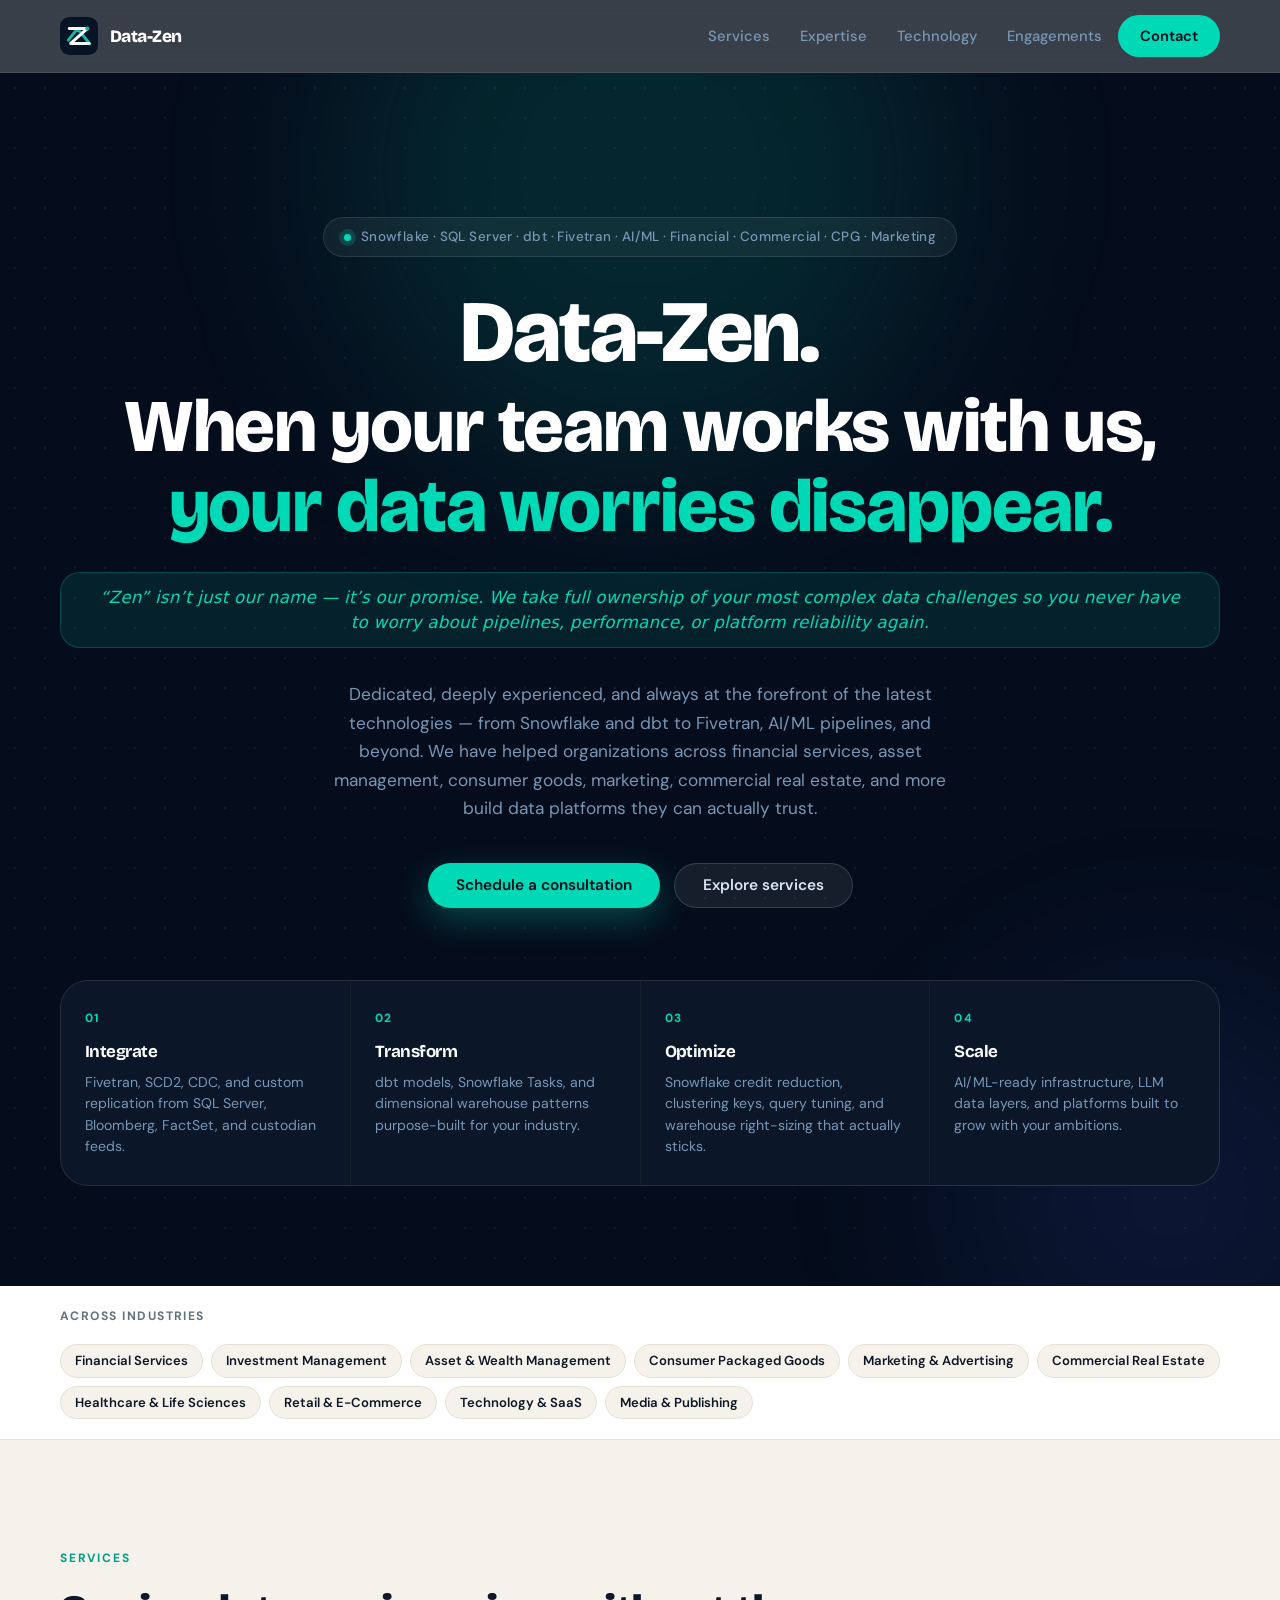
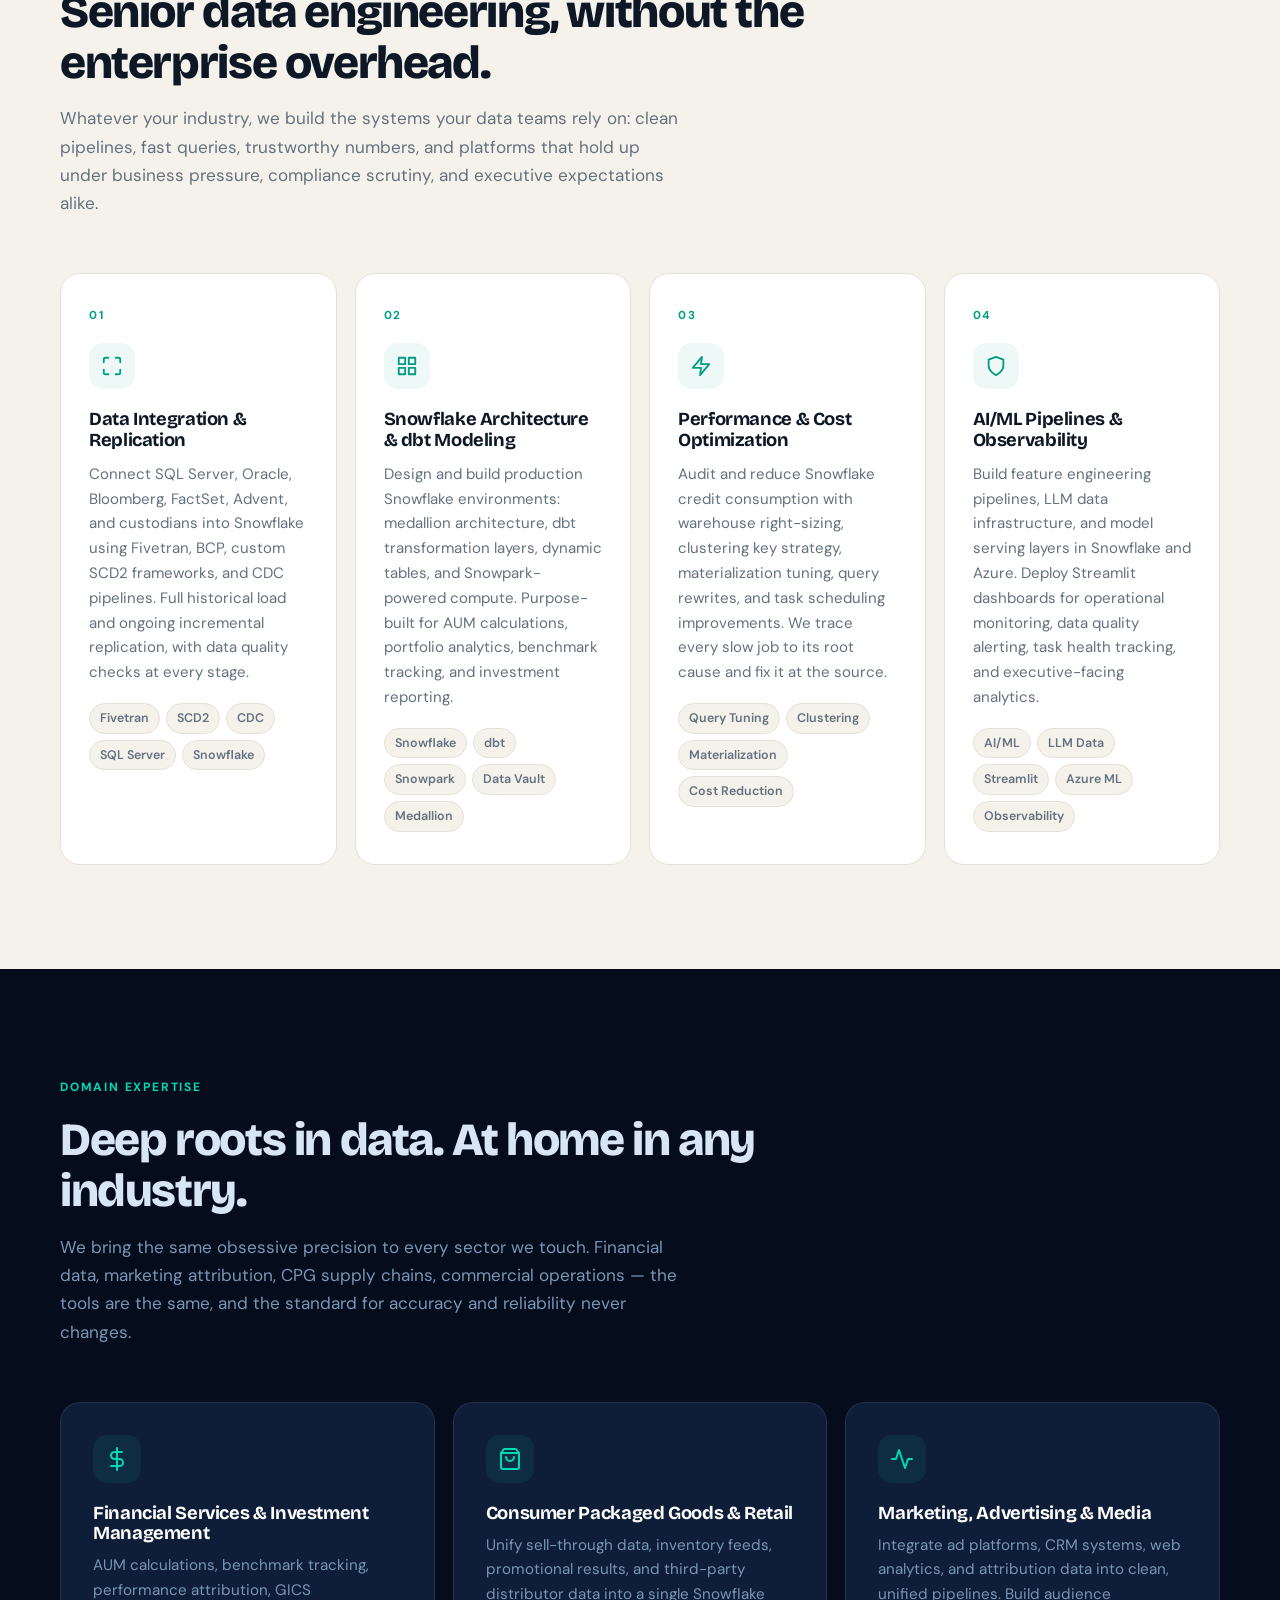
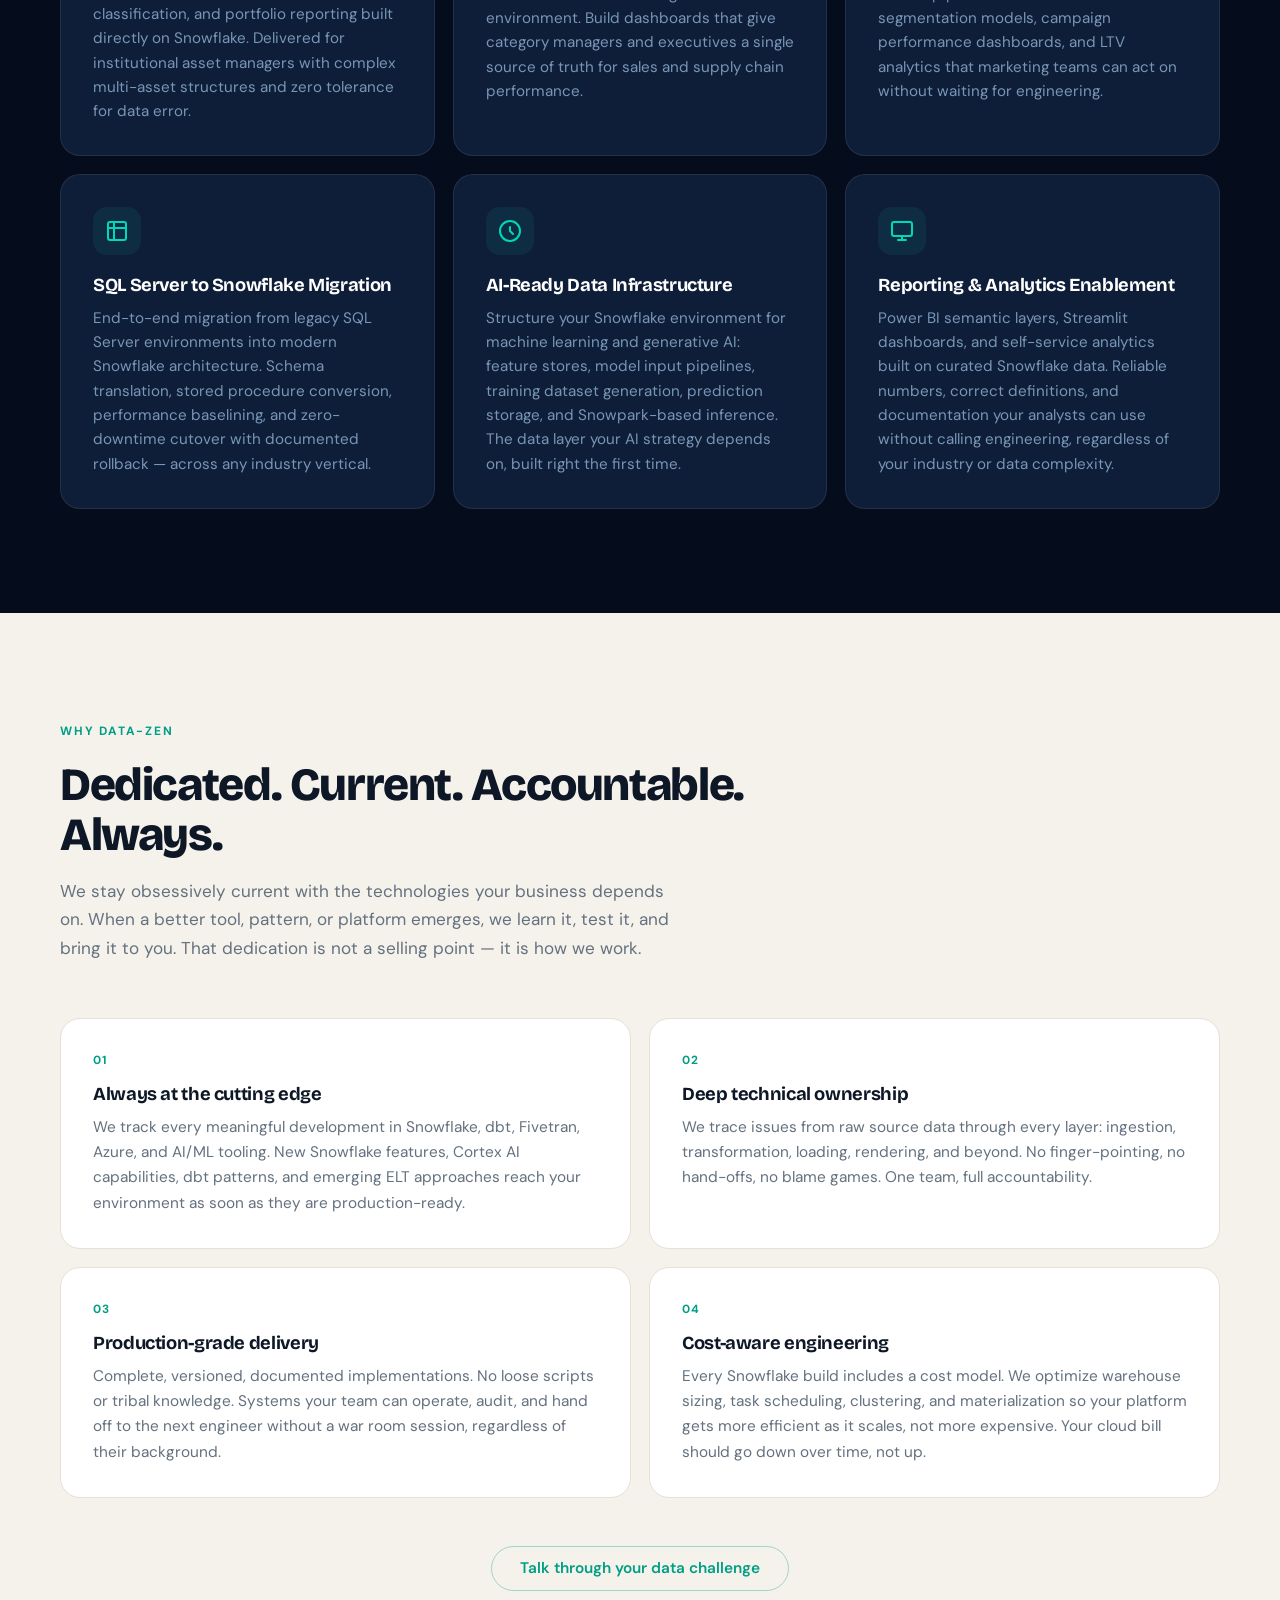
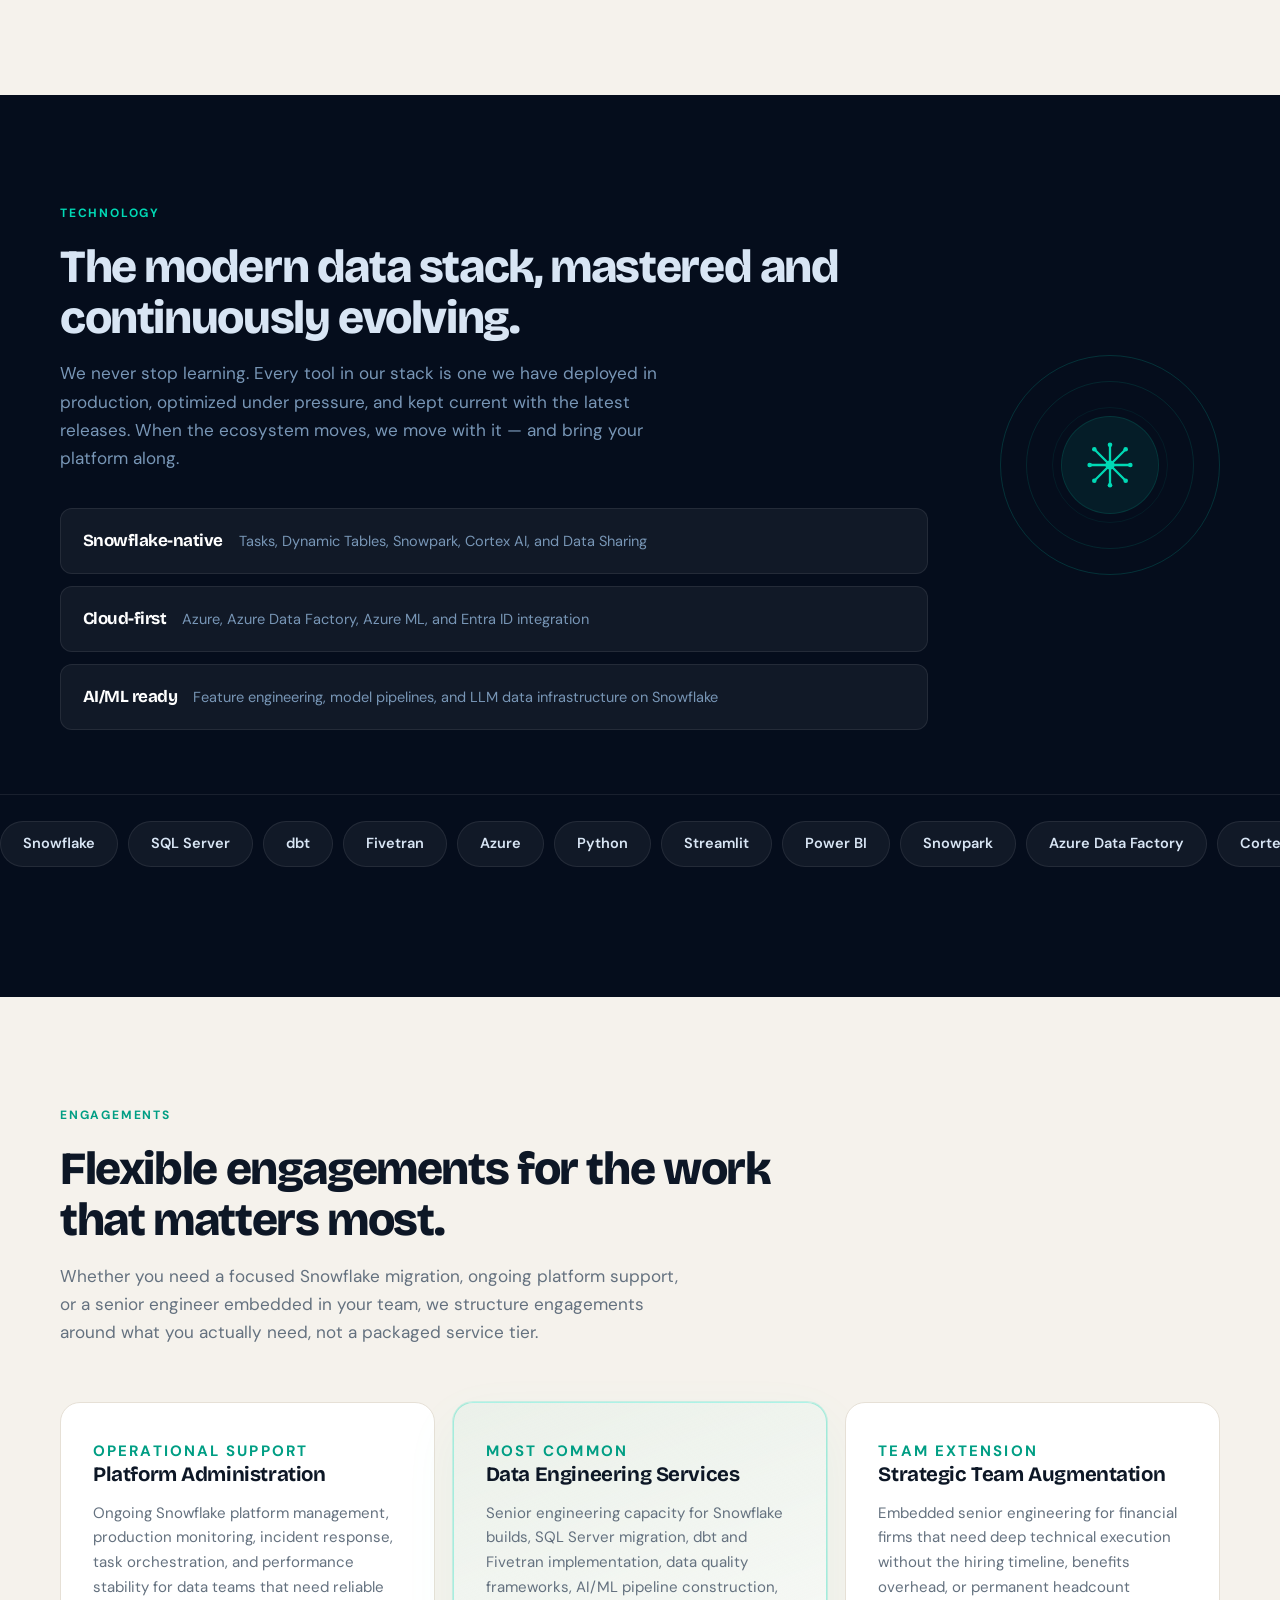
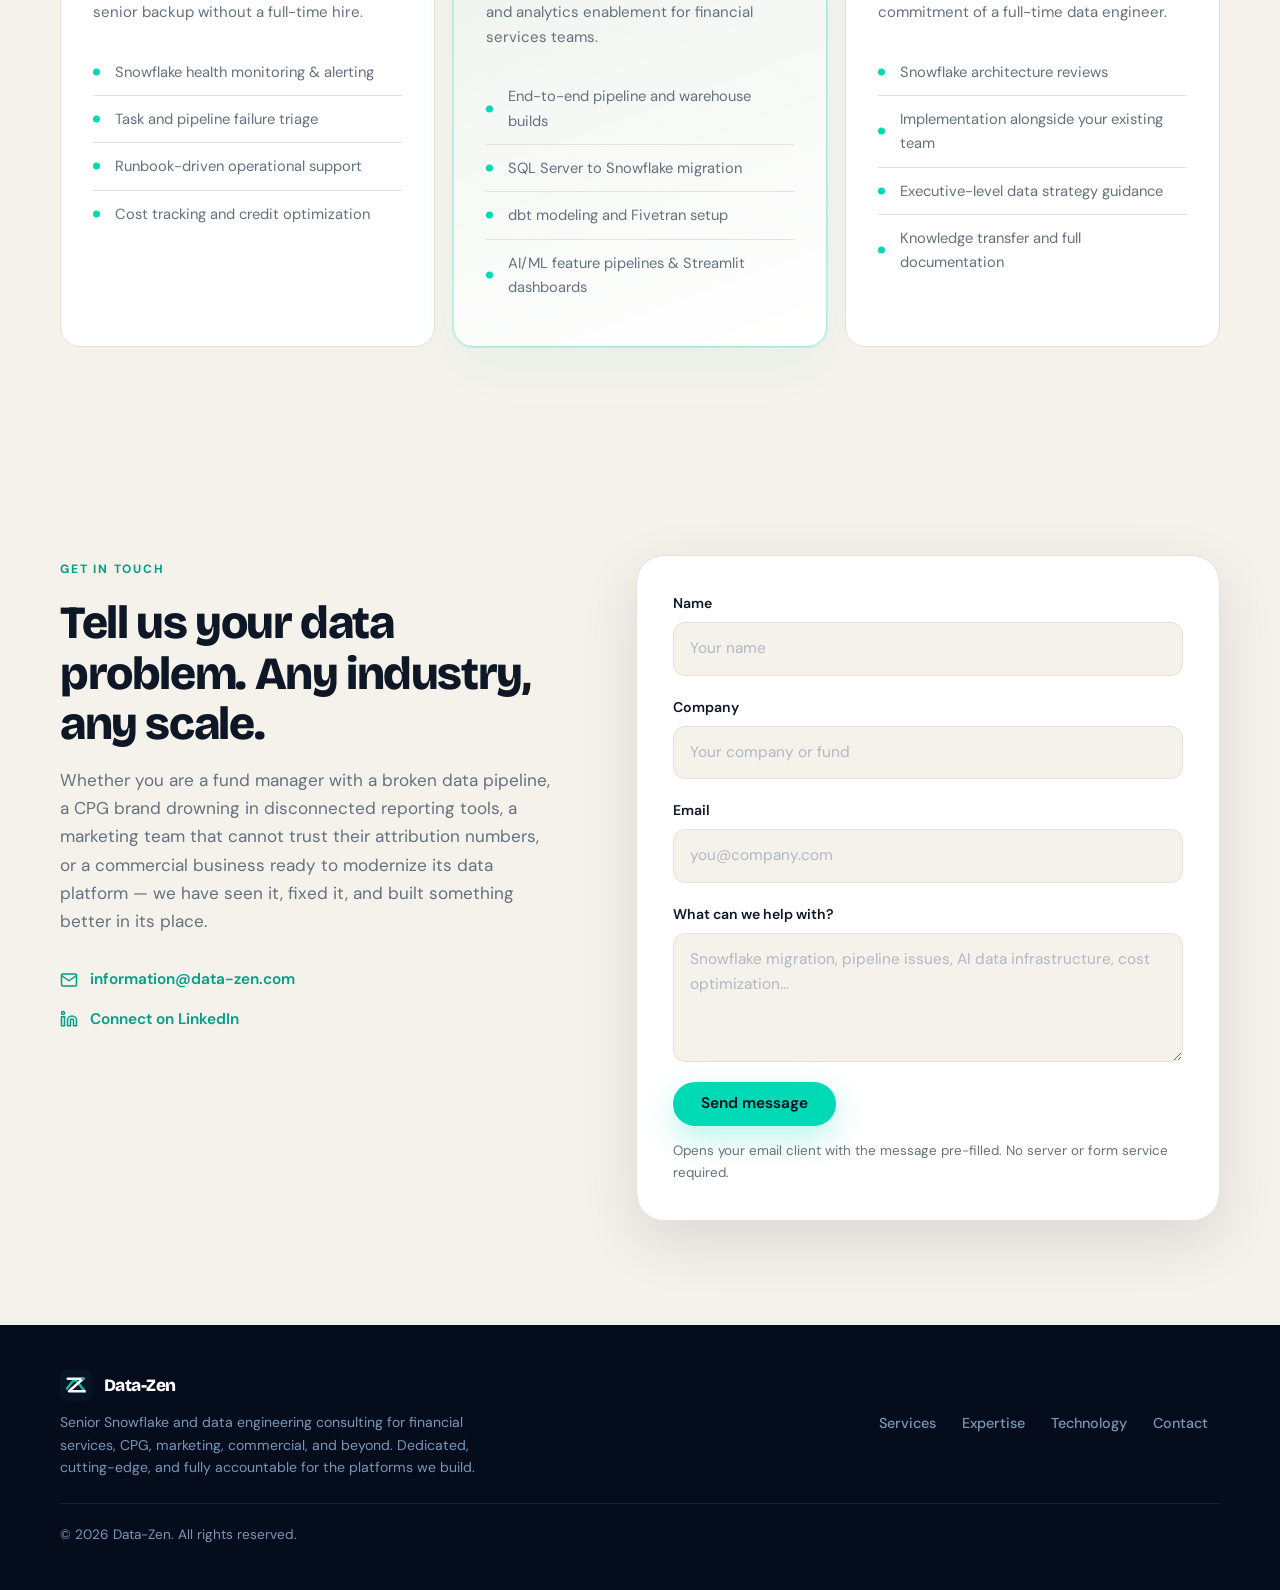
==== commit 19732228: "Add files via upload" ====
--- a/index.html
+++ b/index.html
@@ -4,32 +4,32 @@
   <meta charset="utf-8">
   <meta name="viewport" content="width=device-width, initial-scale=1">
 
-  <!-- Primary SEO -->
-  <title>Data-Zen | Snowflake &amp; Data Engineering Consultancy</title>
-  <meta name="description" content="Data-Zen is a senior data engineering consultancy. We design, migrate, and operate Snowflake-based data platforms for financial services, investment management, and ambitious data teams.">
-  <meta name="keywords" content="Snowflake consulting, data engineering consultancy, SQL Server to Snowflake migration, dbt consulting, Fivetran implementation, financial data engineering, investment management analytics, Snowflake optimization, data platform modernization, AI ML data pipelines, Azure data engineering, Power BI, Streamlit dashboards, wealth management data, portfolio analytics">
+  <!-- ── Primary SEO ────────────────────────────────────────── -->
+  <title>Data-Zen | Snowflake &amp; Data Engineering Consulting | Financial, CPG, Marketing &amp; More</title>
+  <meta name="description" content="Data-Zen is a senior data engineering consultancy specializing in Snowflake architecture, SQL Server migration, dbt, Fivetran, and AI/ML pipelines. We serve financial services, investment management, CPG, marketing, advertising, commercial, and retail organizations.">
+  <meta name="keywords" content="Snowflake consulting, data engineering consulting, SQL Server to Snowflake migration, dbt consulting, Fivetran implementation, financial data engineering, investment management analytics, Snowflake optimization, data platform modernization, AI ML data pipelines, Azure data engineering, Power BI, Streamlit dashboards, wealth management data, portfolio analytics">
   <meta name="author" content="Data-Zen">
   <meta name="robots" content="index, follow">
-  <meta name="theme-color" content="#0a1320">
+  <meta name="theme-color" content="#050d1c">
   <link rel="canonical" href="https://data-zen.com/">
 
-  <!-- Open Graph -->
+  <!-- ── Open Graph ──────────────────────────────────────────── -->
   <meta property="og:type"         content="website">
   <meta property="og:url"          content="https://data-zen.com/">
-  <meta property="og:title"        content="Data-Zen | Snowflake &amp; Data Engineering Consultancy">
-  <meta property="og:description"  content="Senior Snowflake and data engineering for financial services and ambitious data teams. Architecture, migration, optimization, and AI-ready pipelines.">
+  <meta property="og:title"        content="Data-Zen | Snowflake &amp; Data Engineering Consulting">
+  <meta property="og:description"  content="Senior data engineering for financial services. Snowflake architecture, SQL Server migration, dbt, Fivetran, AI/ML pipelines, and performance optimization.">
   <meta property="og:image"        content="https://data-zen.com/social-card.svg">
   <meta property="og:image:width"  content="1200">
   <meta property="og:image:height" content="630">
   <meta property="og:site_name"    content="Data-Zen">
 
-  <!-- Twitter Card -->
+  <!-- ── Twitter Card ───────────────────────────────────────── -->
   <meta name="twitter:card"        content="summary_large_image">
-  <meta name="twitter:title"       content="Data-Zen | Snowflake &amp; Data Engineering Consultancy">
-  <meta name="twitter:description" content="Senior Snowflake and data engineering for financial services and ambitious data teams.">
+  <meta name="twitter:title"       content="Data-Zen | Snowflake &amp; Data Engineering Consulting">
+  <meta name="twitter:description" content="Senior data engineering for financial services. Snowflake, SQL Server, dbt, Fivetran, AI/ML pipelines, and performance optimization.">
   <meta name="twitter:image"       content="https://data-zen.com/social-card.svg">
 
-  <!-- Structured Data -->
+  <!-- ── Structured Data (JSON-LD) ──────────────────────────── -->
   <script type="application/ld+json">
   {
     "@context": "https://schema.org",
@@ -72,7 +72,7 @@
           "itemOffered": {
             "@type": "Service",
             "name": "Snowflake Architecture and dbt Modeling",
-            "description": "Scalable Snowflake environments, dbt transformation layers, and dimensional warehouses for financial analytics."
+            "description": "Design scalable Snowflake environments, dbt transformation layers, and dimensional warehouses for financial analytics."
           }
         },
         {
@@ -99,7 +99,7 @@
   <link rel="icon" type="image/svg+xml" href="favicon.svg">
   <link rel="preconnect" href="https://fonts.googleapis.com">
   <link rel="preconnect" href="https://fonts.gstatic.com" crossorigin>
-  <link href="https://fonts.googleapis.com/css2?family=Fraunces:ital,opsz,wght,SOFT,WONK@0,9..144,300..800,30,0;0,9..144,300..800,30,1;1,9..144,300..800,30,0;1,9..144,300..800,30,1&family=Inter:opsz,wght@14..32,300..700&family=JetBrains+Mono:wght@400;500&display=swap" rel="stylesheet">
+  <link href="https://fonts.googleapis.com/css2?family=Bricolage+Grotesque:opsz,wght@12..96,400;12..96,500;12..96,600;12..96,700;12..96,800&family=DM+Sans:ital,opsz,wght@0,9..40,300;0,9..40,400;0,9..40,500;0,9..40,600;1,9..40,300;1,9..40,400&display=swap" rel="stylesheet">
   <link rel="stylesheet" href="styles.css">
   <script defer src="script.js"></script>
 </head>
@@ -109,18 +109,16 @@
   <header class="site-header" data-header>
     <nav class="nav shell" aria-label="Primary navigation">
       <a class="brand" href="#top" aria-label="Data-Zen home">
-        <img src="logo.svg" alt="Data-Zen" width="36" height="36">
+        <img src="logo.svg" alt="Data-Zen" width="38" height="38">
         <span>Data-Zen</span>
       </a>
       <button class="nav-toggle" type="button" aria-label="Open navigation" aria-expanded="false" data-nav-toggle>
         <span></span><span></span><span></span>
       </button>
       <div class="nav-links" data-nav-links>
-        <a href="#capabilities">Capabilities</a>
         <a href="#services">Services</a>
-        <a href="#approach">Approach</a>
-        <a href="#industries">Industries</a>
-        <a href="#stack">Stack</a>
+        <a href="#expertise">Expertise</a>
+        <a href="#technology">Technology</a>
         <a href="#engagements">Engagements</a>
         <a href="#contact" class="nav-cta">Contact</a>
       </div>
@@ -132,93 +130,87 @@
     <!-- HERO -->
     <section class="hero" id="top" aria-labelledby="hero-title">
       <div class="hero-bg" aria-hidden="true">
-        <div class="hero-grid"></div>
-        <div class="hero-orb"></div>
+        <div class="hero-orb hero-orb-1"></div>
+        <div class="hero-orb hero-orb-2"></div>
       </div>
       <div class="shell hero-inner">
-        <p class="hero-eyebrow reveal">
-          <span class="dot"></span>
-          Senior data engineering consultancy
+        <div class="hero-tag reveal">
+          <span class="tag-dot"></span>
+          Snowflake &middot; SQL Server &middot; dbt &middot; Fivetran &middot; AI/ML &middot; Financial &middot; Commercial &middot; CPG &middot; Marketing
+        </div>
+        <h1 id="hero-title" class="reveal">
+          <span class="brand-word">Data-Zen.</span>
+          When your team works with us,<br>
+          <em>your data worries disappear.</em>
+        </h1>
+        <p class="hero-zen reveal">
+          &ldquo;Zen&rdquo; isn&rsquo;t just our name &mdash; it&rsquo;s our promise. We take full ownership of your most complex data challenges so you never have to worry about pipelines, performance, or platform reliability again.
         </p>
-        <h1 id="hero-title" class="reveal">
-          Quietly engineered<br>
-          data platforms, <em>built to be trusted.</em>
-        </h1>
         <p class="hero-sub reveal">
-          We design, migrate, and operate Snowflake-based data infrastructure for financial services, investment management, and ambitious data teams who need senior engineering without the enterprise overhead.
+          Dedicated, deeply experienced, and always at the forefront of the latest technologies &mdash; from Snowflake and dbt to Fivetran, AI/ML pipelines, and beyond. We have helped organizations across financial services, asset management, consumer goods, marketing, commercial real estate, and more build data platforms they can actually trust.
         </p>
         <div class="hero-actions reveal">
-          <a class="btn btn-primary" href="#contact">Start a conversation</a>
-          <a class="btn btn-ghost" href="#services">See capabilities <span aria-hidden="true">&rarr;</span></a>
-        </div>
-        <div class="hero-marquee reveal" aria-hidden="true">
-          <span>Snowflake</span>
-          <span class="sep"></span>
-          <span>SQL Server</span>
-          <span class="sep"></span>
-          <span>dbt</span>
-          <span class="sep"></span>
-          <span>Fivetran</span>
-          <span class="sep"></span>
-          <span>Azure</span>
-          <span class="sep"></span>
-          <span>Cortex AI</span>
-          <span class="sep"></span>
-          <span>Snowpark</span>
-          <span class="sep"></span>
-          <span>Streamlit</span>
-        </div>
-      </div>
-    </section>
-
-    <!-- CAPABILITIES -->
-    <section class="section section-capabilities" id="capabilities" aria-labelledby="capabilities-title">
-      <div class="shell">
-        <div class="section-head section-head-split reveal">
-          <div>
-            <p class="eyebrow">What we do</p>
-            <h2 id="capabilities-title">Four disciplines.<br>One accountable team.</h2>
-          </div>
-          <p class="section-desc">From the first byte of source data to the dashboard your CFO opens on Monday morning, we own the full path. No hand-offs, no finger-pointing, no missing pieces.</p>
-        </div>
-        <ol class="capability-grid">
-          <li class="capability reveal">
-            <span class="capability-roman">I</span>
-            <h3>Integrate</h3>
-            <p>Bring SQL Server, Bloomberg, FactSet, custodian feeds, and third-party APIs into Snowflake using Fivetran, SCD2, CDC, and custom replication frameworks.</p>
-          </li>
-          <li class="capability reveal">
-            <span class="capability-roman">II</span>
-            <h3>Transform</h3>
-            <p>Model your warehouse with dbt, Snowflake Tasks, and dimensional patterns purpose-built for the metrics your business actually reports on.</p>
-          </li>
-          <li class="capability reveal">
-            <span class="capability-roman">III</span>
-            <h3>Optimize</h3>
-            <p>Reduce Snowflake credit consumption with warehouse right-sizing, clustering keys, query tuning, and materialization changes that hold up over time.</p>
-          </li>
-          <li class="capability reveal">
-            <span class="capability-roman">IV</span>
-            <h3>Operate</h3>
-            <p>Run the platform with monitoring, data quality alerting, task health tracking, and Streamlit dashboards your team uses every day.</p>
-          </li>
-        </ol>
-      </div>
-    </section>
+          <a class="btn btn-primary" href="#contact">Schedule a consultation</a>
+          <a class="btn btn-ghost" href="#services">Explore services</a>
+        </div>
+        <div class="hero-metrics reveal" aria-label="Core capabilities">
+          <div class="hero-metric">
+            <span class="metric-num">01</span>
+            <strong>Integrate</strong>
+            <p>Fivetran, SCD2, CDC, and custom replication from SQL Server, Bloomberg, FactSet, and custodian feeds.</p>
+          </div>
+          <div class="hero-metric">
+            <span class="metric-num">02</span>
+            <strong>Transform</strong>
+            <p>dbt models, Snowflake Tasks, and dimensional warehouse patterns purpose-built for your industry.</p>
+          </div>
+          <div class="hero-metric">
+            <span class="metric-num">03</span>
+            <strong>Optimize</strong>
+            <p>Snowflake credit reduction, clustering keys, query tuning, and warehouse right-sizing that actually sticks.</p>
+          </div>
+          <div class="hero-metric">
+            <span class="metric-num">04</span>
+            <strong>Scale</strong>
+            <p>AI/ML-ready infrastructure, LLM data layers, and platforms built to grow with your ambitions.</p>
+          </div>
+        </div>
+      </div>
+    </section>
+
+    <!-- TRUST STRIP -->
+    <div class="trust-strip" aria-label="Industries served">
+      <div class="shell trust-inner">
+        <span class="trust-label">Across industries</span>
+        <ul class="trust-list">
+          <li>Financial Services</li>
+          <li>Investment Management</li>
+          <li>Asset &amp; Wealth Management</li>
+          <li>Consumer Packaged Goods</li>
+          <li>Marketing &amp; Advertising</li>
+          <li>Commercial Real Estate</li>
+          <li>Healthcare &amp; Life Sciences</li>
+          <li>Retail &amp; E-Commerce</li>
+          <li>Technology &amp; SaaS</li>
+          <li>Media &amp; Publishing</li>
+        </ul>
+      </div>
+    </div>
 
     <!-- SERVICES -->
-    <section class="section section-paper" id="services" aria-labelledby="services-title">
+    <section class="section" id="services" aria-labelledby="services-title">
       <div class="shell">
         <div class="section-head reveal">
           <p class="eyebrow">Services</p>
-          <h2 id="services-title">Senior engineering, scoped to your reality.</h2>
+          <h2 id="services-title">Senior data engineering, without the enterprise overhead.</h2>
           <p class="section-desc">Whatever your industry, we build the systems your data teams rely on: clean pipelines, fast queries, trustworthy numbers, and platforms that hold up under business pressure, compliance scrutiny, and executive expectations alike.</p>
         </div>
         <div class="services-grid">
 
           <article class="service-card reveal">
+            <div class="svc-num">01</div>
             <div class="svc-icon" aria-hidden="true">
-              <svg width="22" height="22" viewBox="0 0 24 24" fill="none" stroke="currentColor" stroke-width="1.7" stroke-linecap="round" stroke-linejoin="round"><path d="M8 3H5a2 2 0 00-2 2v3m18 0V5a2 2 0 00-2-2h-3m0 18h3a2 2 0 002-2v-3M3 16v3a2 2 0 002 2h3"/><circle cx="12" cy="12" r="3"/></svg>
+              <svg width="22" height="22" viewBox="0 0 24 24" fill="none" stroke="currentColor" stroke-width="2" stroke-linecap="round" stroke-linejoin="round"><path d="M8 3H5a2 2 0 00-2 2v3m18 0V5a2 2 0 00-2-2h-3m0 18h3a2 2 0 002-2v-3M3 16v3a2 2 0 002 2h3"/></svg>
             </div>
             <h3>Data Integration &amp; Replication</h3>
             <p>Connect SQL Server, Oracle, Bloomberg, FactSet, Advent, and custodians into Snowflake using Fivetran, BCP, custom SCD2 frameworks, and CDC pipelines. Full historical load and ongoing incremental replication, with data quality checks at every stage.</p>
@@ -226,29 +218,32 @@
           </article>
 
           <article class="service-card reveal">
+            <div class="svc-num">02</div>
             <div class="svc-icon" aria-hidden="true">
-              <svg width="22" height="22" viewBox="0 0 24 24" fill="none" stroke="currentColor" stroke-width="1.7" stroke-linecap="round" stroke-linejoin="round"><rect x="3" y="3" width="7" height="7"/><rect x="14" y="3" width="7" height="7"/><rect x="14" y="14" width="7" height="7"/><rect x="3" y="14" width="7" height="7"/></svg>
+              <svg width="22" height="22" viewBox="0 0 24 24" fill="none" stroke="currentColor" stroke-width="2" stroke-linecap="round" stroke-linejoin="round"><rect x="3" y="3" width="7" height="7"/><rect x="14" y="3" width="7" height="7"/><rect x="14" y="14" width="7" height="7"/><rect x="3" y="14" width="7" height="7"/></svg>
             </div>
             <h3>Snowflake Architecture &amp; dbt Modeling</h3>
-            <p>Production Snowflake environments built on medallion architecture, dbt transformation layers, dynamic tables, and Snowpark compute. Purpose-built for AUM calculations, portfolio analytics, benchmark tracking, and investment reporting.</p>
+            <p>Design and build production Snowflake environments: medallion architecture, dbt transformation layers, dynamic tables, and Snowpark-powered compute. Purpose-built for AUM calculations, portfolio analytics, benchmark tracking, and investment reporting.</p>
             <ul class="svc-tags"><li>Snowflake</li><li>dbt</li><li>Snowpark</li><li>Data Vault</li><li>Medallion</li></ul>
           </article>
 
           <article class="service-card reveal">
+            <div class="svc-num">03</div>
             <div class="svc-icon" aria-hidden="true">
-              <svg width="22" height="22" viewBox="0 0 24 24" fill="none" stroke="currentColor" stroke-width="1.7" stroke-linecap="round" stroke-linejoin="round"><polyline points="22 12 18 12 15 21 9 3 6 12 2 12"/></svg>
+              <svg width="22" height="22" viewBox="0 0 24 24" fill="none" stroke="currentColor" stroke-width="2" stroke-linecap="round" stroke-linejoin="round"><polygon points="13 2 3 14 12 14 11 22 21 10 12 10 13 2"/></svg>
             </div>
             <h3>Performance &amp; Cost Optimization</h3>
-            <p>Reduce Snowflake credit consumption with warehouse right-sizing, clustering key strategy, materialization tuning, query rewrites, and task scheduling improvements. We trace every slow job to its root cause and fix it at the source.</p>
+            <p>Audit and reduce Snowflake credit consumption with warehouse right-sizing, clustering key strategy, materialization tuning, query rewrites, and task scheduling improvements. We trace every slow job to its root cause and fix it at the source.</p>
             <ul class="svc-tags"><li>Query Tuning</li><li>Clustering</li><li>Materialization</li><li>Cost Reduction</li></ul>
           </article>
 
           <article class="service-card reveal">
+            <div class="svc-num">04</div>
             <div class="svc-icon" aria-hidden="true">
-              <svg width="22" height="22" viewBox="0 0 24 24" fill="none" stroke="currentColor" stroke-width="1.7" stroke-linecap="round" stroke-linejoin="round"><path d="M12 2v6"/><path d="M12 22v-6"/><path d="M4.93 4.93l4.24 4.24"/><path d="M14.83 14.83l4.24 4.24"/><path d="M2 12h6"/><path d="M22 12h-6"/><path d="M4.93 19.07l4.24-4.24"/><path d="M14.83 9.17l4.24-4.24"/></svg>
+              <svg width="22" height="22" viewBox="0 0 24 24" fill="none" stroke="currentColor" stroke-width="2" stroke-linecap="round" stroke-linejoin="round"><path d="M12 22s8-4 8-10V5l-8-3-8 3v7c0 6 8 10 8 10z"/></svg>
             </div>
             <h3>AI/ML Pipelines &amp; Observability</h3>
-            <p>Feature engineering pipelines, LLM data infrastructure, and model serving layers in Snowflake and Azure. Streamlit dashboards for operational monitoring, data quality alerting, task health tracking, and executive analytics.</p>
+            <p>Build feature engineering pipelines, LLM data infrastructure, and model serving layers in Snowflake and Azure. Deploy Streamlit dashboards for operational monitoring, data quality alerting, task health tracking, and executive-facing analytics.</p>
             <ul class="svc-tags"><li>AI/ML</li><li>LLM Data</li><li>Streamlit</li><li>Azure ML</li><li>Observability</li></ul>
           </article>
 
@@ -256,144 +251,150 @@
       </div>
     </section>
 
-    <!-- APPROACH -->
-    <section class="section section-dark" id="approach" aria-labelledby="approach-title">
-      <div class="shell">
-        <div class="section-head section-head-split reveal">
-          <div>
-            <p class="eyebrow eyebrow-inv">Approach</p>
-            <h2 id="approach-title">How we work, and<br>why it tends to stick.</h2>
-          </div>
-          <p class="section-desc section-desc-inv">A small team operating like a senior engineer who happens to have very good tooling. Calm, measured, accountable, and current with the platforms your business actually depends on.</p>
-        </div>
-        <div class="principles">
-          <div class="principle reveal">
-            <span class="principle-num">01</span>
-            <h3>Root cause, not symptoms</h3>
-            <p>We trace problems through every layer of the stack. Source data, ingestion, transformation, materialization, semantic layer, dashboard. The fix lands where the issue actually lives, not where it shows up.</p>
-          </div>
-          <div class="principle reveal">
-            <span class="principle-num">02</span>
-            <h3>Production-grade by default</h3>
-            <p>Versioned, documented, reviewable implementations. No loose scripts, no tribal knowledge. Systems your team can operate, audit, and hand off without a war room.</p>
-          </div>
-          <div class="principle reveal">
-            <span class="principle-num">03</span>
-            <h3>Cost-aware engineering</h3>
-            <p>Every Snowflake build includes a cost model. Warehouse sizing, task scheduling, clustering, and materialization are tuned so the platform gets cheaper to run as it scales, not more expensive.</p>
-          </div>
-          <div class="principle reveal">
-            <span class="principle-num">04</span>
-            <h3>Current with the ecosystem</h3>
-            <p>New Snowflake features, Cortex AI capabilities, dbt patterns, and emerging ELT approaches reach your environment when they are production-ready, not when they are first announced.</p>
-          </div>
-        </div>
-      </div>
-    </section>
-
-    <!-- INDUSTRIES -->
-    <section class="section section-paper" id="industries" aria-labelledby="industries-title">
+    <!-- EXPERTISE -->
+    <section class="section section-dark" id="expertise" aria-labelledby="expertise-title">
       <div class="shell">
         <div class="section-head reveal">
-          <p class="eyebrow">Industries</p>
-          <h2 id="industries-title">At home in financial services.<br>Useful well beyond.</h2>
-          <p class="section-desc">Same precision, same standard for accuracy, applied wherever the data is complex enough to matter. The tools and the discipline travel; the domain knowledge gets layered on top.</p>
-        </div>
-
-        <div class="industries-grid">
-
-          <div class="industry-card reveal">
+          <p class="eyebrow eyebrow-inv">Domain Expertise</p>
+          <h2 id="expertise-title">Deep roots in data. At home in any industry.</h2>
+          <p class="section-desc section-desc-inv">We bring the same obsessive precision to every sector we touch. Financial data, marketing attribution, CPG supply chains, commercial operations &mdash; the tools are the same, and the standard for accuracy and reliability never changes.</p>
+        </div>
+        <div class="expertise-grid">
+
+          <div class="expertise-card reveal">
+            <div class="exp-icon" aria-hidden="true">
+              <svg width="24" height="24" viewBox="0 0 24 24" fill="none" stroke="currentColor" stroke-width="2" stroke-linecap="round" stroke-linejoin="round"><line x1="12" y1="1" x2="12" y2="23"/><path d="M17 5H9.5a3.5 3.5 0 000 7h5a3.5 3.5 0 010 7H6"/></svg>
+            </div>
             <h3>Financial Services &amp; Investment Management</h3>
-            <p>AUM calculations, benchmark tracking, performance attribution, GICS classification, and portfolio reporting on Snowflake. Built for institutional asset managers with complex multi-asset structures and zero tolerance for data error.</p>
-          </div>
-
-          <div class="industry-card reveal">
+            <p>AUM calculations, benchmark tracking, performance attribution, GICS classification, and portfolio reporting built directly on Snowflake. Delivered for institutional asset managers with complex multi-asset structures and zero tolerance for data error.</p>
+          </div>
+
+          <div class="expertise-card reveal">
+            <div class="exp-icon" aria-hidden="true">
+              <svg width="24" height="24" viewBox="0 0 24 24" fill="none" stroke="currentColor" stroke-width="2" stroke-linecap="round" stroke-linejoin="round"><path d="M6 2L3 6v14a2 2 0 002 2h14a2 2 0 002-2V6l-3-4z"/><line x1="3" y1="6" x2="21" y2="6"/><path d="M16 10a4 4 0 01-8 0"/></svg>
+            </div>
             <h3>Consumer Packaged Goods &amp; Retail</h3>
-            <p>Unify sell-through data, inventory feeds, promotional results, and third-party distributor data into a single Snowflake environment. One source of truth for category managers and executives.</p>
-          </div>
-
-          <div class="industry-card reveal">
+            <p>Unify sell-through data, inventory feeds, promotional results, and third-party distributor data into a single Snowflake environment. Build dashboards that give category managers and executives a single source of truth for sales and supply chain performance.</p>
+          </div>
+
+          <div class="expertise-card reveal">
+            <div class="exp-icon" aria-hidden="true">
+              <svg width="24" height="24" viewBox="0 0 24 24" fill="none" stroke="currentColor" stroke-width="2" stroke-linecap="round" stroke-linejoin="round"><path d="M22 12h-4l-3 9L9 3l-3 9H2"/></svg>
+            </div>
             <h3>Marketing, Advertising &amp; Media</h3>
-            <p>Integrate ad platforms, CRM systems, web analytics, and attribution data into clean, unified pipelines. Audience segmentation, campaign performance, and LTV analytics that marketing teams can act on directly.</p>
-          </div>
-
-          <div class="industry-card reveal">
+            <p>Integrate ad platforms, CRM systems, web analytics, and attribution data into clean, unified pipelines. Build audience segmentation models, campaign performance dashboards, and LTV analytics that marketing teams can act on without waiting for engineering.</p>
+          </div>
+
+          <div class="expertise-card reveal">
+            <div class="exp-icon" aria-hidden="true">
+              <svg width="24" height="24" viewBox="0 0 24 24" fill="none" stroke="currentColor" stroke-width="2" stroke-linecap="round" stroke-linejoin="round"><path d="M9 3H5a2 2 0 00-2 2v4m6-6h10a2 2 0 012 2v4M9 3v18m0 0h10a2 2 0 002-2V9M9 21H5a2 2 0 01-2-2V9m0 0h18"/></svg>
+            </div>
             <h3>SQL Server to Snowflake Migration</h3>
-            <p>End-to-end migration from legacy SQL Server environments. Schema translation, stored procedure conversion, performance baselining, and zero-downtime cutover with documented rollback, across any vertical.</p>
-          </div>
-
-          <div class="industry-card reveal">
+            <p>End-to-end migration from legacy SQL Server environments into modern Snowflake architecture. Schema translation, stored procedure conversion, performance baselining, and zero-downtime cutover with documented rollback &mdash; across any industry vertical.</p>
+          </div>
+
+          <div class="expertise-card reveal">
+            <div class="exp-icon" aria-hidden="true">
+              <svg width="24" height="24" viewBox="0 0 24 24" fill="none" stroke="currentColor" stroke-width="2" stroke-linecap="round" stroke-linejoin="round"><circle cx="12" cy="12" r="10"/><path d="M12 8v4l3 3"/></svg>
+            </div>
             <h3>AI-Ready Data Infrastructure</h3>
-            <p>Structure your Snowflake environment for ML and generative AI: feature stores, model input pipelines, training dataset generation, prediction storage, and Snowpark inference. The data layer your AI strategy depends on.</p>
-          </div>
-
-          <div class="industry-card reveal">
+            <p>Structure your Snowflake environment for machine learning and generative AI: feature stores, model input pipelines, training dataset generation, prediction storage, and Snowpark-based inference. The data layer your AI strategy depends on, built right the first time.</p>
+          </div>
+
+          <div class="expertise-card reveal">
+            <div class="exp-icon" aria-hidden="true">
+              <svg width="24" height="24" viewBox="0 0 24 24" fill="none" stroke="currentColor" stroke-width="2" stroke-linecap="round" stroke-linejoin="round"><rect x="2" y="3" width="20" height="14" rx="2"/><path d="M8 21h8M12 17v4"/></svg>
+            </div>
             <h3>Reporting &amp; Analytics Enablement</h3>
-            <p>Power BI semantic layers, Streamlit dashboards, and self-service analytics on curated Snowflake data. Reliable numbers, correct definitions, and documentation analysts can use without calling engineering.</p>
-          </div>
-
-        </div>
-
-        <div class="industries-strip reveal">
-          <span class="industries-strip-label">Also serving</span>
-          <ul>
-            <li>Asset &amp; Wealth Management</li>
-            <li>Hedge Funds</li>
-            <li>Commercial Real Estate</li>
-            <li>Healthcare &amp; Life Sciences</li>
-            <li>E-Commerce</li>
-            <li>Technology &amp; SaaS</li>
-            <li>Publishing</li>
-          </ul>
-        </div>
-      </div>
-    </section>
-
-    <!-- STACK -->
-    <section class="section section-dark section-stack" id="stack" aria-labelledby="stack-title">
+            <p>Power BI semantic layers, Streamlit dashboards, and self-service analytics built on curated Snowflake data. Reliable numbers, correct definitions, and documentation your analysts can use without calling engineering, regardless of your industry or data complexity.</p>
+          </div>
+
+        </div>
+      </div>
+    </section>
+
+    <!-- OUTCOMES -->
+    <section class="section" id="outcomes" aria-labelledby="outcomes-title">
       <div class="shell">
-        <div class="section-head section-head-split reveal">
-          <div>
-            <p class="eyebrow eyebrow-inv">Stack</p>
-            <h2 id="stack-title">The modern data stack,<br>deployed in production.</h2>
-          </div>
-          <p class="section-desc section-desc-inv">Every tool we work in is one we have shipped, optimized under load, and kept current. When the ecosystem moves, we move with it; your platform comes along.</p>
-        </div>
-
-        <div class="stack-grid">
-          <div class="stack-col reveal">
-            <p class="stack-kicker">Snowflake-native</p>
-            <ul>
-              <li>Tasks &amp; Dynamic Tables</li>
-              <li>Snowpark &amp; Cortex AI</li>
-              <li>Streams &amp; Time Travel</li>
-              <li>Data Sharing &amp; Marketplace</li>
-              <li>Resource Monitors</li>
-            </ul>
-          </div>
-          <div class="stack-col reveal">
-            <p class="stack-kicker">Cloud &amp; integration</p>
-            <ul>
-              <li>Azure &amp; Azure Data Factory</li>
-              <li>Azure ML &amp; Entra ID</li>
-              <li>Fivetran &amp; Airbyte</li>
-              <li>Apache Airflow</li>
-              <li>SCD2 / CDC frameworks</li>
-            </ul>
-          </div>
-          <div class="stack-col reveal">
-            <p class="stack-kicker">Modeling &amp; delivery</p>
-            <ul>
-              <li>dbt Core &amp; dbt Cloud</li>
-              <li>SQL Server / T-SQL</li>
-              <li>Python &amp; Snowpark</li>
-              <li>Streamlit dashboards</li>
-              <li>Power BI semantic layer</li>
-            </ul>
-          </div>
-        </div>
-      </div>
-
+        <div class="section-head reveal">
+          <p class="eyebrow">Why Data-Zen</p>
+          <h2 id="outcomes-title">Dedicated. Current. Accountable. Always.</h2>
+          <p class="section-desc">We stay obsessively current with the technologies your business depends on. When a better tool, pattern, or platform emerges, we learn it, test it, and bring it to you. That dedication is not a selling point &mdash; it is how we work.</p>
+        </div>
+        <div class="outcomes-grid">
+          <div class="outcome-card reveal">
+            <span class="outcome-num">01</span>
+            <h3>Always at the cutting edge</h3>
+            <p>We track every meaningful development in Snowflake, dbt, Fivetran, Azure, and AI/ML tooling. New Snowflake features, Cortex AI capabilities, dbt patterns, and emerging ELT approaches reach your environment as soon as they are production-ready.</p>
+          </div>
+          <div class="outcome-card reveal">
+            <span class="outcome-num">02</span>
+            <h3>Deep technical ownership</h3>
+            <p>We trace issues from raw source data through every layer: ingestion, transformation, loading, rendering, and beyond. No finger-pointing, no hand-offs, no blame games. One team, full accountability.</p>
+          </div>
+          <div class="outcome-card reveal">
+            <span class="outcome-num">03</span>
+            <h3>Production-grade delivery</h3>
+            <p>Complete, versioned, documented implementations. No loose scripts or tribal knowledge. Systems your team can operate, audit, and hand off to the next engineer without a war room session, regardless of their background.</p>
+          </div>
+          <div class="outcome-card reveal">
+            <span class="outcome-num">04</span>
+            <h3>Cost-aware engineering</h3>
+            <p>Every Snowflake build includes a cost model. We optimize warehouse sizing, task scheduling, clustering, and materialization so your platform gets more efficient as it scales, not more expensive. Your cloud bill should go down over time, not up.</p>
+          </div>
+        </div>
+        <div class="outcomes-cta reveal">
+          <a class="btn btn-outline-dark" href="#contact">Talk through your data challenge</a>
+        </div>
+      </div>
+    </section>
+
+    <!-- TECHNOLOGY -->
+    <section class="section section-dark" id="technology" aria-labelledby="technology-title">
+      <div class="shell tech-split">
+        <div class="tech-copy">
+          <div class="reveal">
+            <p class="eyebrow eyebrow-inv">Technology</p>
+            <h2 id="technology-title">The modern data stack, mastered and continuously evolving.</h2>
+            <p class="section-desc section-desc-inv">We never stop learning. Every tool in our stack is one we have deployed in production, optimized under pressure, and kept current with the latest releases. When the ecosystem moves, we move with it &mdash; and bring your platform along.</p>
+          </div>
+          <div class="tech-stats">
+            <div class="tech-stat reveal">
+              <strong>Snowflake-native</strong>
+              <span>Tasks, Dynamic Tables, Snowpark, Cortex AI, and Data Sharing</span>
+            </div>
+            <div class="tech-stat reveal">
+              <strong>Cloud-first</strong>
+              <span>Azure, Azure Data Factory, Azure ML, and Entra ID integration</span>
+            </div>
+            <div class="tech-stat reveal">
+              <strong>AI/ML ready</strong>
+              <span>Feature engineering, model pipelines, and LLM data infrastructure on Snowflake</span>
+            </div>
+          </div>
+        </div>
+        <div class="tech-visual reveal" aria-hidden="true">
+          <div class="sf-badge">
+            <div class="sf-ring sf-ring-1"></div>
+            <div class="sf-ring sf-ring-2"></div>
+            <div class="sf-ring sf-ring-3"></div>
+            <div class="sf-core">
+              <svg width="48" height="48" viewBox="0 0 52 52" fill="none" xmlns="http://www.w3.org/2000/svg">
+                <path d="M26 4L26 48M4 26L48 26M9 9L43 43M43 9L9 43" stroke="currentColor" stroke-width="2.5" stroke-linecap="round"/>
+                <circle cx="26" cy="26" r="5" fill="currentColor"/>
+                <circle cx="26" cy="4"  r="2.5" fill="currentColor"/>
+                <circle cx="26" cy="48" r="2.5" fill="currentColor"/>
+                <circle cx="4"  cy="26" r="2.5" fill="currentColor"/>
+                <circle cx="48" cy="26" r="2.5" fill="currentColor"/>
+                <circle cx="9"  cy="9"  r="2.5" fill="currentColor"/>
+                <circle cx="43" cy="43" r="2.5" fill="currentColor"/>
+                <circle cx="43" cy="9"  r="2.5" fill="currentColor"/>
+                <circle cx="9"  cy="43" r="2.5" fill="currentColor"/>
+              </svg>
+            </div>
+          </div>
+        </div>
+      </div>
       <div class="stack-ticker-wrap" aria-label="Technology stack">
         <div class="ticker-track" role="list">
           <span role="listitem">Snowflake</span>
@@ -442,19 +443,19 @@
     </section>
 
     <!-- ENGAGEMENTS -->
-    <section class="section section-paper" id="engagements" aria-labelledby="engagements-title">
+    <section class="section" id="engagements" aria-labelledby="engagements-title">
       <div class="shell">
         <div class="section-head reveal">
           <p class="eyebrow">Engagements</p>
-          <h2 id="engagements-title">Engagement models,<br>not packages.</h2>
-          <p class="section-desc">A focused migration, ongoing platform support, or a senior engineer embedded in your team. We structure work around what you actually need, not a service tier.</p>
+          <h2 id="engagements-title">Flexible engagements for the work that matters most.</h2>
+          <p class="section-desc">Whether you need a focused Snowflake migration, ongoing platform support, or a senior engineer embedded in your team, we structure engagements around what you actually need, not a packaged service tier.</p>
         </div>
         <div class="plans-grid">
 
           <article class="plan-card reveal">
             <p class="plan-kicker">Operational support</p>
             <h3>Platform Administration</h3>
-            <p>Ongoing Snowflake platform management, production monitoring, incident response, task orchestration, and performance stability. Reliable senior backup without a full-time hire.</p>
+            <p>Ongoing Snowflake platform management, production monitoring, incident response, task orchestration, and performance stability for data teams that need reliable senior backup without a full-time hire.</p>
             <ul>
               <li>Snowflake health monitoring &amp; alerting</li>
               <li>Task and pipeline failure triage</li>
@@ -466,7 +467,7 @@
           <article class="plan-card plan-featured reveal">
             <p class="plan-kicker">Most common</p>
             <h3>Data Engineering Services</h3>
-            <p>Senior engineering capacity for Snowflake builds, SQL Server migration, dbt and Fivetran implementation, data quality frameworks, AI/ML pipeline construction, and analytics enablement.</p>
+            <p>Senior engineering capacity for Snowflake builds, SQL Server migration, dbt and Fivetran implementation, data quality frameworks, AI/ML pipeline construction, and analytics enablement for financial services teams.</p>
             <ul>
               <li>End-to-end pipeline and warehouse builds</li>
               <li>SQL Server to Snowflake migration</li>
@@ -477,13 +478,13 @@
 
           <article class="plan-card reveal">
             <p class="plan-kicker">Team extension</p>
-            <h3>Strategic Augmentation</h3>
-            <p>Embedded senior engineering for firms that need deep technical execution without the hiring timeline, benefits overhead, or permanent headcount commitment of a full-time data engineer.</p>
+            <h3>Strategic Team Augmentation</h3>
+            <p>Embedded senior engineering for financial firms that need deep technical execution without the hiring timeline, benefits overhead, or permanent headcount commitment of a full-time data engineer.</p>
             <ul>
               <li>Snowflake architecture reviews</li>
-              <li>Implementation alongside your team</li>
-              <li>Executive-level data strategy</li>
-              <li>Knowledge transfer and documentation</li>
+              <li>Implementation alongside your existing team</li>
+              <li>Executive-level data strategy guidance</li>
+              <li>Knowledge transfer and full documentation</li>
             </ul>
           </article>
 
@@ -497,16 +498,16 @@
         <div class="contact-copy">
           <div class="reveal">
             <p class="eyebrow">Get in touch</p>
-            <h2 id="contact-title">Tell us what you<br>are working on.</h2>
-            <p class="section-desc">A broken pipeline, a Snowflake bill that has gotten away from you, a migration nobody wants to own, or a platform you are starting from scratch. We have seen it, fixed it, and built something better in its place.</p>
+            <h2 id="contact-title">Tell us your data problem. Any industry, any scale.</h2>
+            <p class="section-desc">Whether you are a fund manager with a broken data pipeline, a CPG brand drowning in disconnected reporting tools, a marketing team that cannot trust their attribution numbers, or a commercial business ready to modernize its data platform &mdash; we have seen it, fixed it, and built something better in its place.</p>
           </div>
           <div class="contact-links reveal">
             <a href="mailto:information@data-zen.com?subject=Data-Zen%20consultation%20request" class="contact-link">
-              <svg width="18" height="18" viewBox="0 0 24 24" fill="none" stroke="currentColor" stroke-width="1.8" stroke-linecap="round" stroke-linejoin="round" aria-hidden="true"><path d="M4 4h16c1.1 0 2 .9 2 2v12c0 1.1-.9 2-2 2H4c-1.1 0-2-.9-2-2V6c0-1.1.9-2 2-2z"/><polyline points="22,6 12,13 2,6"/></svg>
+              <svg width="18" height="18" viewBox="0 0 24 24" fill="none" stroke="currentColor" stroke-width="2" stroke-linecap="round" stroke-linejoin="round" aria-hidden="true"><path d="M4 4h16c1.1 0 2 .9 2 2v12c0 1.1-.9 2-2 2H4c-1.1 0-2-.9-2-2V6c0-1.1.9-2 2-2z"/><polyline points="22,6 12,13 2,6"/></svg>
               information@data-zen.com
             </a>
             <a href="https://www.linkedin.com/in/paulkats" rel="noopener noreferrer" target="_blank" class="contact-link">
-              <svg width="18" height="18" viewBox="0 0 24 24" fill="none" stroke="currentColor" stroke-width="1.8" stroke-linecap="round" stroke-linejoin="round" aria-hidden="true"><path d="M16 8a6 6 0 016 6v7h-4v-7a2 2 0 00-2-2 2 2 0 00-2 2v7h-4v-7a6 6 0 016-6z"/><rect x="2" y="9" width="4" height="12"/><circle cx="4" cy="4" r="2"/></svg>
+              <svg width="18" height="18" viewBox="0 0 24 24" fill="none" stroke="currentColor" stroke-width="2" stroke-linecap="round" stroke-linejoin="round" aria-hidden="true"><path d="M16 8a6 6 0 016 6v7h-4v-7a2 2 0 00-2-2 2 2 0 00-2 2v7h-4v-7a6 6 0 016-6z"/><rect x="2" y="9" width="4" height="12"/><circle cx="4" cy="4" r="2"/></svg>
               Connect on LinkedIn
             </a>
           </div>
@@ -543,14 +544,12 @@
           <img src="logo.svg" alt="" width="32" height="32">
           <span>Data-Zen</span>
         </a>
-        <p>Senior Snowflake and data engineering for financial services, investment management, and ambitious data teams.</p>
+        <p>Senior Snowflake and data engineering consulting for financial services, CPG, marketing, commercial, and beyond. Dedicated, cutting-edge, and fully accountable for the platforms we build.</p>
       </div>
       <nav class="footer-links" aria-label="Footer navigation">
-        <a href="#capabilities">Capabilities</a>
         <a href="#services">Services</a>
-        <a href="#approach">Approach</a>
-        <a href="#industries">Industries</a>
-        <a href="#stack">Stack</a>
+        <a href="#expertise">Expertise</a>
+        <a href="#technology">Technology</a>
         <a href="#contact">Contact</a>
       </nav>
       <p class="footer-copy">&copy; <span data-year></span> Data-Zen. All rights reserved.</p>
--- a/styles.css
+++ b/styles.css
@@ -1,130 +1,95 @@
 /* ============================================================
-   DATA-ZEN · styles.css · v7
-   ------------------------------------------------------------
-   Editorial pairing: Fraunces (display, variable serif) +
-   Inter (body, variable sans). Restrained palette built around
-   warm cream, deep navy, and a refined emerald accent.
+   DATA-ZEN · styles.css · v5
    ============================================================ */
 
 /* ── Design tokens ────────────────────────────────────────── */
 :root {
-  /* Surface */
-  --ink:         #0a1320;     /* deep navy, near-black */
-  --ink-2:       #111d2c;     /* slightly lighter for layering */
-  --ink-card:    #16243a;     /* dark card surface */
-  --paper:       #f6f1e7;     /* warm cream */
-  --paper-2:     #fbf8f1;     /* lighter cream for layering */
+  --night:       #050d1c;
+  --dusk:        #0b1729;
+  --card-dk:     #0f1e38;
+  --jade:        #00d9b5;
+  --jade-deep:   #009e84;
+  --jade-glow:   rgba(0, 217, 181, 0.12);
+  --jade-border: rgba(0, 217, 181, 0.28);
+  --paper:       #f5f2ec;
   --white:       #ffffff;
-
-  /* Text */
-  --text:        #131c28;
-  --text-mute:   #5a6675;
-  --text-soft:   #7a8492;
-  --inv:         #e7e0d3;     /* warm off-white on dark */
-  --inv-mute:    #93a1b6;
-  --inv-soft:    rgba(231, 224, 211, 0.55);
-
-  /* Rules / borders */
-  --rule:        #e6dfd0;
-  --rule-soft:   #efe9dc;
-  --rule-dk:     rgba(255, 255, 255, 0.08);
-  --rule-dk-2:   rgba(255, 255, 255, 0.04);
-
-  /* Accent */
-  --jade:        #16c4a7;     /* slightly toned-down emerald */
-  --jade-deep:   #0c8a78;
-  --jade-soft:   rgba(22, 196, 167, 0.10);
-  --jade-border: rgba(22, 196, 167, 0.32);
-  --jade-glow:   rgba(22, 196, 167, 0.16);
-
-  /* Shadows */
-  --shadow-sm:   0 2px 6px rgba(10, 19, 32, 0.05);
-  --shadow:      0 18px 50px rgba(10, 19, 32, 0.08);
-  --shadow-xl:   0 30px 70px rgba(10, 19, 32, 0.14);
-
-  /* Geometry */
-  --r-xs:        8px;
-  --r-sm:        12px;
-  --r-md:        18px;
-  --r-lg:        24px;
-  --r-xl:        32px;
-  --shell:       1180px;
-
-  /* Type */
-  --serif:       'Fraunces', ui-serif, Georgia, serif;
-  --sans:        'Inter', ui-sans-serif, system-ui, -apple-system, 'Segoe UI', sans-serif;
-  --mono:        'JetBrains Mono', ui-monospace, SFMono-Regular, Menlo, monospace;
+  --ink:         #0d1726;
+  --muted:       #64717f;
+  --inv:         #d8e5f4;
+  --inv-muted:   #7896b6;
+  --border:      #e6e0d6;
+  --border-dk:   rgba(255, 255, 255, 0.08);
+  --shadow:      0 20px 60px rgba(5, 13, 28, 0.11);
+  --shadow-xl:   0 32px 80px rgba(5, 13, 28, 0.22);
+  --r-sm:  12px;
+  --r-md:  20px;
+  --r-lg:  28px;
+  --shell: 1160px;
 }
 
 /* ── Reset ────────────────────────────────────────────────── */
 *, *::before, *::after { box-sizing: border-box; }
-html { scroll-behavior: smooth; -webkit-text-size-adjust: 100%; }
+html { scroll-behavior: smooth; }
 body {
   margin: 0;
   background: var(--paper);
-  color: var(--text);
-  font-family: var(--sans);
+  color: var(--ink);
+  font-family: 'DM Sans', ui-sans-serif, system-ui, sans-serif;
   font-size: 1rem;
   line-height: 1.65;
-  font-feature-settings: "ss01", "cv11";
-  font-variation-settings: "opsz" 18;
   -webkit-font-smoothing: antialiased;
   -moz-osx-font-smoothing: grayscale;
 }
 body.nav-open { overflow: hidden; }
-img, svg { display: block; max-width: 100%; }
+img { display: block; max-width: 100%; }
 a { color: inherit; }
-h1, h2, h3, p, ul, ol { margin-top: 0; }
-ul, ol { padding-left: 0; }
+h1, h2, h3, p { margin-top: 0; }
 
 /* ── Typography ───────────────────────────────────────────── */
-.brand span,
-h1, h2, h3 {
-  font-family: var(--serif);
-  font-weight: 500;
+h1, h2, h3, .brand span {
+  font-family: 'Bricolage Grotesque', ui-sans-serif, sans-serif;
+  font-weight: 700;
   letter-spacing: -0.02em;
-  line-height: 1.06;
-  font-variation-settings: "opsz" 144, "SOFT" 30, "WONK" 0;
-}
-
+  line-height: 1.1;
+}
 h1 {
-  font-size: clamp(2.7rem, 5.6vw, 5rem);
-  font-weight: 400;
-  letter-spacing: -0.025em;
-  line-height: 1.02;
-  margin-bottom: 28px;
+  /* Reduced negative tracking so letters breathe at large sizes */
+  font-size: clamp(2.8rem, 5.8vw, 5.2rem);
+  font-weight: 800;
+  letter-spacing: -0.015em;
+  line-height: 1.08;
+  margin-bottom: 24px;
   color: #fff;
-  font-variation-settings: "opsz" 144, "SOFT" 30, "WONK" 1;
 }
 h1 em {
-  font-style: italic;
-  font-weight: 400;
+  font-style: normal;
   color: var(--jade);
-  display: inline;
-}
-
+  display: block;
+}
+/* "Data-Zen" brand callout inside hero h1 */
+h1 .brand-word {
+  display: block;
+  font-size: 1.18em;
+  letter-spacing: -0.02em;
+  line-height: 1;
+  margin-bottom: 0.12em;
+}
 h2 {
-  font-size: clamp(1.95rem, 3.7vw, 3rem);
-  font-weight: 450;
-  letter-spacing: -0.025em;
-  margin-bottom: 18px;
-}
-h2 em { font-style: italic; color: var(--jade-deep); }
-
+  font-size: clamp(1.9rem, 3.6vw, 3rem);
+  font-weight: 800;
+  letter-spacing: -0.03em;
+  margin-bottom: 16px;
+}
 h3 {
-  font-size: 1.18rem;
-  font-weight: 550;
-  letter-spacing: -0.018em;
-  margin-bottom: 12px;
-  font-family: var(--sans);
-  line-height: 1.35;
-}
-
-p { font-feature-settings: "ss01"; }
+  font-size: 1.15rem;
+  font-weight: 700;
+  letter-spacing: -0.02em;
+  margin-bottom: 10px;
+}
 
 /* ── Layout utils ─────────────────────────────────────────── */
 .shell {
-  width: min(var(--shell), calc(100% - 48px));
+  width: min(var(--shell), calc(100% - 44px));
   margin-inline: auto;
 }
 .skip-link {
@@ -136,7 +101,6 @@
   color: #fff;
   border-radius: 999px;
   font-weight: 600;
-  font-size: 0.9rem;
   text-decoration: none;
   transition: top .2s ease;
 }
@@ -145,31 +109,27 @@
 /* ── Scroll reveal ────────────────────────────────────────── */
 .reveal {
   opacity: 0;
-  transform: translateY(22px);
-  transition: opacity 0.7s cubic-bezier(0.2, 0.8, 0.2, 1),
-              transform 0.7s cubic-bezier(0.2, 0.8, 0.2, 1);
+  transform: translateY(24px);
+  transition: opacity 0.6s ease, transform 0.6s ease;
 }
 .reveal.visible { opacity: 1; transform: none; }
 
-/* ── Header / nav ─────────────────────────────────────────── */
+/* ── Navigation ───────────────────────────────────────────── */
 .site-header {
   position: sticky; top: 0; z-index: 80;
-  background: rgba(10, 19, 32, 0.7);
-  backdrop-filter: blur(20px) saturate(140%);
-  -webkit-backdrop-filter: blur(20px) saturate(140%);
-  border-bottom: 1px solid var(--rule-dk-2);
-  transition: background .3s ease, border-color .3s ease;
-}
-.site-header.is-scrolled {
-  background: rgba(10, 19, 32, 0.92);
-  border-bottom-color: var(--rule-dk);
-}
+  background: rgba(5, 13, 28, 0.78);
+  backdrop-filter: blur(22px);
+  -webkit-backdrop-filter: blur(22px);
+  border-bottom: 1px solid var(--border-dk);
+  transition: background .3s ease;
+}
+.site-header.is-scrolled { background: rgba(5, 13, 28, 0.96); }
 
 .nav {
   display: flex;
   align-items: center;
   justify-content: space-between;
-  min-height: 70px;
+  min-height: 72px;
 }
 .brand {
   display: inline-flex;
@@ -178,52 +138,39 @@
   text-decoration: none;
   color: #fff;
 }
-.brand img { border-radius: 8px; }
 .brand span {
-  font-family: var(--serif);
-  font-size: 1.18rem;
-  font-weight: 500;
-  letter-spacing: -0.025em;
+  font-size: 1.08rem;
+  font-weight: 800;
+  letter-spacing: -0.03em;
   color: #fff;
-  font-variation-settings: "opsz" 36, "SOFT" 30;
-}
-
+}
 .nav-links { display: flex; align-items: center; gap: 2px; }
 .nav-links a {
   padding: 9px 14px;
-  color: rgba(255, 255, 255, 0.62);
-  font-family: var(--sans);
-  font-size: 0.9rem;
-  font-weight: 450;
+  color: var(--inv-muted);
+  font-size: 0.92rem;
+  font-weight: 500;
   text-decoration: none;
   border-radius: 999px;
   transition: color .2s ease, background .2s ease;
 }
 .nav-links a:hover,
-.nav-links a.active {
-  color: #fff;
-  background: rgba(255, 255, 255, 0.07);
-}
+.nav-links a.active { color: #fff; background: rgba(255,255,255,0.08); }
 .nav-cta {
-  margin-left: 8px;
-  color: var(--ink) !important;
+  color: var(--night) !important;
   background: var(--jade) !important;
-  font-weight: 550 !important;
-  padding: 9px 20px !important;
-  transition: background .2s ease, color .2s ease, transform .2s ease;
-}
-.nav-cta:hover {
-  background: #fff !important;
-  transform: translateY(-1px);
-}
+  font-weight: 600 !important;
+  padding: 9px 22px !important;
+}
+.nav-cta:hover { background: #fff !important; color: var(--night) !important; }
 
 .nav-toggle {
   display: none;
   align-items: center;
   justify-content: center;
   width: 42px; height: 42px; padding: 0;
-  background: rgba(255, 255, 255, 0.06);
-  border: 1px solid var(--rule-dk);
+  background: rgba(255,255,255,0.06);
+  border: 1px solid var(--border-dk);
   border-radius: 10px;
   cursor: pointer;
 }
@@ -233,246 +180,206 @@
   margin: 3.5px auto;
   background: #fff;
   border-radius: 2px;
+  transition: transform .2s ease, opacity .2s ease;
 }
 
 /* ── Section base ─────────────────────────────────────────── */
-.section { padding: 120px 0; background: var(--paper); }
-.section-paper { background: var(--paper); }
-.section-dark { background: var(--ink); color: var(--inv); }
+.section { padding: 104px 0; background: var(--paper); }
+.section-dark { background: var(--night); color: var(--inv); }
 
 .eyebrow {
-  display: inline-flex;
-  align-items: center;
-  gap: 8px;
-  margin: 0 0 22px;
+  display: inline-block;
+  margin: 0 0 18px;
   color: var(--jade-deep);
-  font-family: var(--sans);
-  font-size: 0.74rem;
-  font-weight: 600;
-  letter-spacing: 0.18em;
+  font-size: 0.75rem;
+  font-weight: 700;
+  letter-spacing: 0.15em;
   text-transform: uppercase;
 }
-.eyebrow::before {
-  content: '';
-  display: block;
-  width: 18px; height: 1px;
-  background: currentColor;
-}
 .eyebrow-inv { color: var(--jade); }
 
-.section-head { max-width: 760px; margin-bottom: 64px; }
-.section-head-split {
-  display: grid;
-  grid-template-columns: 1.1fr 0.9fr;
-  gap: 48px 64px;
-  align-items: end;
-  max-width: none;
-  margin-bottom: 64px;
-}
-.section-head-split h2 { margin-bottom: 0; }
-.section-head-split .section-desc { padding-bottom: 8px; }
+.section-head { max-width: 760px; margin-bottom: 56px; }
 
 .section-desc {
-  font-size: 1.06rem;
-  color: var(--text-mute);
+  font-size: 1.07rem;
+  color: var(--muted);
   margin-bottom: 0;
-  max-width: 600px;
-  line-height: 1.65;
-}
-.section-desc-inv { color: var(--inv-mute); }
+  max-width: 620px;
+}
+.section-desc-inv { color: var(--inv-muted); }
 
 /* ── Buttons ──────────────────────────────────────────────── */
 .btn {
   display: inline-flex;
   align-items: center;
   justify-content: center;
-  gap: 8px;
-  padding: 14px 26px;
+  padding: 14px 28px;
   border: none;
   border-radius: 999px;
-  font: 550 0.94rem/1 var(--sans);
-  letter-spacing: 0.005em;
+  font: 600 0.96rem/1 'DM Sans', sans-serif;
   text-decoration: none;
   cursor: pointer;
-  transition: transform .25s ease, box-shadow .25s ease, background .25s ease, color .25s ease, border-color .25s ease;
+  transition: transform .2s ease, box-shadow .2s ease, background .2s ease, color .2s ease;
   white-space: nowrap;
 }
 .btn:hover { transform: translateY(-2px); }
 
 .btn-primary {
-  background: var(--jade);
-  color: var(--ink);
-  box-shadow: 0 8px 24px rgba(22, 196, 167, 0.25);
+  background: var(--jade); color: var(--night);
+  box-shadow: 0 12px 32px rgba(0,217,181,0.28);
 }
 .btn-primary:hover {
   background: #fff;
-  color: var(--ink);
-  box-shadow: 0 12px 32px rgba(255, 255, 255, 0.18);
+  box-shadow: 0 16px 40px rgba(0,217,181,0.18);
 }
 .btn-ghost {
-  background: rgba(255, 255, 255, 0.05);
+  background: rgba(255,255,255,0.07);
   color: var(--inv);
-  border: 1px solid rgba(255, 255, 255, 0.14);
-}
-.btn-ghost:hover {
-  background: rgba(255, 255, 255, 0.12);
-  color: #fff;
-  border-color: rgba(255, 255, 255, 0.22);
-}
+  border: 1px solid rgba(255,255,255,0.14);
+}
+.btn-ghost:hover { background: rgba(255,255,255,0.13); color: #fff; }
+.btn-outline-inv {
+  background: transparent;
+  color: var(--jade);
+  border: 1.5px solid var(--jade-border);
+}
+.btn-outline-inv:hover { background: var(--jade); color: var(--night); }
 .btn-outline-dark {
   background: transparent;
   color: var(--jade-deep);
-  border: 1.5px solid rgba(12, 138, 120, 0.35);
-}
-.btn-outline-dark:hover {
-  background: var(--jade-deep);
-  color: #fff;
-  border-color: var(--jade-deep);
-}
+  border: 1.5px solid rgba(0,158,132,0.35);
+}
+.btn-outline-dark:hover { background: var(--jade-deep); color: #fff; }
 
 /* ══════════════════════════════════════════════════════════
    HERO
    ══════════════════════════════════════════════════════════ */
 .hero {
   position: relative;
-  background: var(--ink);
+  background: var(--night);
   color: var(--inv);
-  padding: 156px 0 120px;
+  padding: 144px 0 100px;
   overflow: hidden;
   text-align: center;
 }
 .hero-bg {
   position: absolute; inset: 0;
   pointer-events: none;
-}
-.hero-grid {
-  position: absolute; inset: 0;
-  background-image:
-    linear-gradient(to right, rgba(255, 255, 255, 0.025) 1px, transparent 1px),
-    linear-gradient(to bottom, rgba(255, 255, 255, 0.025) 1px, transparent 1px);
-  background-size: 64px 64px;
-  background-position: center;
-  mask-image: radial-gradient(ellipse 80% 70% at 50% 40%, #000 30%, transparent 80%);
-  -webkit-mask-image: radial-gradient(ellipse 80% 70% at 50% 40%, #000 30%, transparent 80%);
-}
-.hero-orb {
-  position: absolute;
-  width: 720px; height: 720px;
-  border-radius: 50%;
-  background: radial-gradient(circle at center, rgba(22, 196, 167, 0.18), transparent 60%);
-  top: -260px; left: 50%;
-  transform: translateX(-50%);
-  filter: blur(40px);
-}
-.hero-inner { position: relative; z-index: 2; }
-
-.hero-eyebrow {
-  display: inline-flex; align-items: center;
-  gap: 10px;
-  margin: 0 0 38px;
-  padding: 8px 18px 8px 14px;
-  background: rgba(255, 255, 255, 0.04);
-  border: 1px solid rgba(255, 255, 255, 0.1);
+  background-image: radial-gradient(circle, rgba(255,255,255,0.055) 1px, transparent 1px);
+  background-size: 30px 30px;
+}
+.hero-orb { position: absolute; border-radius: 50%; filter: blur(90px); pointer-events: none; }
+.hero-orb-1 {
+  width: 600px; height: 600px;
+  background: rgba(0,217,181,0.12);
+  top: -200px; left: 50%; transform: translateX(-50%);
+}
+.hero-orb-2 {
+  width: 420px; height: 420px;
+  background: rgba(60,110,255,0.1);
+  bottom: -120px; right: -100px;
+}
+.hero-inner { position: relative; }
+
+.hero-tag {
+  display: inline-flex; align-items: center; gap: 10px;
+  padding: 8px 20px; margin-bottom: 32px;
+  background: rgba(255,255,255,0.055);
+  border: 1px solid rgba(255,255,255,0.1);
   border-radius: 999px;
-  color: var(--inv-mute);
-  font-family: var(--sans);
-  font-size: 0.82rem;
-  font-weight: 500;
-  letter-spacing: 0.04em;
-}
-.hero-eyebrow .dot {
+  color: var(--inv-muted);
+  font-size: 0.84rem; font-weight: 500; letter-spacing: 0.03em;
+}
+.tag-dot {
   display: block; flex-shrink: 0;
   width: 7px; height: 7px;
-  background: var(--jade);
-  border-radius: 50%;
-  box-shadow: 0 0 0 5px rgba(22, 196, 167, 0.18);
+  background: var(--jade); border-radius: 50%;
+  box-shadow: 0 0 0 5px rgba(0,217,181,0.18);
   animation: pulse 2.8s ease-in-out infinite;
 }
 @keyframes pulse {
-  0%, 100% { box-shadow: 0 0 0 5px rgba(22, 196, 167, 0.18); }
-  50%      { box-shadow: 0 0 0 10px rgba(22, 196, 167, 0.06); }
-}
-
-.hero-sub {
-  max-width: 660px;
-  margin: 0 auto 44px;
-  color: var(--inv-mute);
-  font-size: 1.13rem;
-  line-height: 1.6;
-}
-
+  0%, 100% { box-shadow: 0 0 0 5px rgba(0,217,181,0.18); }
+  50%       { box-shadow: 0 0 0 11px rgba(0,217,181,0.06); }
+}
+.hero-sub { max-width: 620px; margin: 0 auto 40px; color: var(--inv-muted); font-size: 1.08rem; }
+.hero-zen {
+  display: inline-block;
+  margin: 0 auto 32px;
+  padding: 12px 28px;
+  background: rgba(0, 217, 181, 0.1);
+  border: 1px solid rgba(0, 217, 181, 0.22);
+  border-radius: var(--r-md);
+  color: var(--jade);
+  font-size: 1.05rem;
+  font-weight: 500;
+  font-style: italic;
+  letter-spacing: 0.01em;
+  line-height: 1.5;
+}
 .hero-actions {
   display: flex; flex-wrap: wrap;
-  justify-content: center; gap: 14px;
-  margin-bottom: 88px;
-}
-
-.hero-marquee {
+  justify-content: center; gap: 14px; margin-bottom: 72px;
+}
+.hero-metrics {
+  display: grid; grid-template-columns: repeat(4,1fr);
+  gap: 1px;
+  background: rgba(255,255,255,0.07);
+  border: 1px solid rgba(255,255,255,0.07);
+  border-radius: var(--r-lg);
+  overflow: hidden; text-align: left;
+}
+.hero-metric {
+  padding: 28px 24px;
+  background: var(--dusk);
+  transition: background .25s ease;
+}
+.hero-metric:hover { background: var(--card-dk); }
+.metric-num {
+  display: block; margin-bottom: 10px;
+  color: var(--jade); font-size: 0.74rem; font-weight: 700; letter-spacing: 0.12em;
+}
+.hero-metric strong {
+  display: block;
+  font-family: 'Bricolage Grotesque', sans-serif;
+  font-size: 1.06rem; font-weight: 700; color: #fff;
+  letter-spacing: -0.03em; margin-bottom: 6px;
+}
+.hero-metric p { margin: 0; color: var(--inv-muted); font-size: 0.88rem; line-height: 1.5; }
+
+/* ══════════════════════════════════════════════════════════
+   TRUST STRIP
+   ══════════════════════════════════════════════════════════ */
+.trust-strip {
+  background: var(--white);
+  border-bottom: 1px solid var(--border);
+  padding: 20px 0;
+}
+.trust-inner {
   display: flex;
-  flex-wrap: wrap;
-  justify-content: center;
   align-items: center;
   gap: 18px;
-  padding-top: 40px;
-  border-top: 1px solid var(--rule-dk-2);
-  font-family: var(--sans);
-  font-size: 0.86rem;
-  color: var(--inv-mute);
-  letter-spacing: 0.04em;
-}
-.hero-marquee span { white-space: nowrap; }
-.hero-marquee .sep {
-  width: 4px; height: 4px;
-  background: var(--jade);
-  border-radius: 50%;
-  opacity: 0.55;
-}
-
-/* ══════════════════════════════════════════════════════════
-   CAPABILITIES
-   ══════════════════════════════════════════════════════════ */
-.section-capabilities { padding: 110px 0; background: var(--paper-2); border-bottom: 1px solid var(--rule-soft); }
-
-.capability-grid {
-  display: grid;
-  grid-template-columns: repeat(4, 1fr);
-  gap: 0;
-  list-style: none;
-  margin: 0;
-  border-top: 1px solid var(--rule);
-}
-.capability {
-  position: relative;
-  padding: 36px 28px 36px 0;
-  border-bottom: 1px solid var(--rule);
-}
-.capability + .capability { padding-left: 28px; border-left: 1px solid var(--rule); }
-
-.capability-roman {
-  display: block;
-  margin-bottom: 22px;
-  font-family: var(--serif);
-  font-style: italic;
-  font-weight: 400;
-  font-size: 1.4rem;
-  letter-spacing: 0.02em;
-  color: var(--jade-deep);
-  font-variation-settings: "opsz" 144;
-}
-.capability h3 {
-  font-family: var(--serif);
-  font-weight: 450;
-  font-size: 1.55rem;
-  letter-spacing: -0.022em;
-  color: var(--text);
-  margin-bottom: 12px;
-  line-height: 1.15;
-}
-.capability p {
-  margin: 0;
-  color: var(--text-mute);
-  font-size: 0.96rem;
-  line-height: 1.6;
+  flex-wrap: wrap;
+}
+.trust-label {
+  font-size: 0.76rem;
+  font-weight: 700;
+  letter-spacing: 0.12em;
+  text-transform: uppercase;
+  color: var(--muted);
+  white-space: nowrap;
+  flex-shrink: 0;
+}
+.trust-list {
+  display: flex; flex-wrap: wrap; gap: 8px;
+  margin: 0; padding: 0; list-style: none;
+}
+.trust-list li {
+  padding: 5px 14px;
+  background: var(--paper);
+  border: 1px solid var(--border);
+  border-radius: 999px;
+  font-size: 0.82rem; font-weight: 600; color: var(--ink);
+  white-space: nowrap;
 }
 
 /* ══════════════════════════════════════════════════════════
@@ -480,267 +387,187 @@
    ══════════════════════════════════════════════════════════ */
 .services-grid {
   display: grid;
-  grid-template-columns: repeat(2, 1fr);
-  gap: 20px;
+  grid-template-columns: repeat(4,1fr);
+  gap: 18px;
 }
 .service-card {
   position: relative;
-  padding: 36px 32px;
+  padding: 32px 28px;
   background: var(--white);
-  border: 1px solid var(--rule);
+  border: 1px solid var(--border);
   border-radius: var(--r-md);
   overflow: hidden;
-  transition: box-shadow .3s ease, transform .3s ease, border-color .3s ease;
-}
-.service-card::before {
+  transition: box-shadow .25s ease, transform .25s ease, border-color .25s ease;
+}
+.service-card::after {
   content: '';
-  position: absolute;
-  top: 0; left: 0; right: 0;
-  height: 3px;
-  background: linear-gradient(90deg, var(--jade), transparent);
+  position: absolute; inset: 0;
+  background: linear-gradient(140deg, var(--jade-glow), transparent 60%);
   opacity: 0;
   transition: opacity .3s ease;
+  pointer-events: none;
 }
 .service-card:hover {
-  transform: translateY(-3px);
-  box-shadow: var(--shadow);
+  transform: translateY(-4px);
+  box-shadow: var(--shadow-xl);
   border-color: var(--jade-border);
 }
-.service-card:hover::before { opacity: 1; }
-
+.service-card:hover::after { opacity: 1; }
+.svc-num {
+  margin-bottom: 18px;
+  color: var(--jade-deep); font-size: 0.72rem; font-weight: 700; letter-spacing: 0.15em;
+}
 .svc-icon {
   display: grid; place-items: center;
-  width: 44px; height: 44px;
-  margin-bottom: 22px;
-  background: var(--jade-soft);
-  border: 1px solid var(--jade-border);
-  border-radius: 12px;
+  width: 46px; height: 46px; margin-bottom: 20px;
+  background: #eef8f6; border-radius: 14px;
   color: var(--jade-deep);
 }
-.service-card h3 {
-  color: var(--text);
-  font-size: 1.28rem;
-  font-weight: 600;
-  margin-bottom: 12px;
-}
-.service-card > p {
-  margin-bottom: 20px;
-  color: var(--text-mute);
-  font-size: 0.98rem;
-  line-height: 1.6;
-}
+.service-card h3 { color: var(--ink); margin-bottom: 12px; }
+.service-card > p { margin-bottom: 18px; color: var(--muted); font-size: 0.94rem; }
 
 .svc-tags {
   display: flex; flex-wrap: wrap; gap: 6px;
-  margin: 0; list-style: none;
+  margin: 0; padding: 0; list-style: none;
 }
 .svc-tags li {
-  padding: 4px 11px;
+  padding: 4px 10px;
   background: var(--paper);
-  border: 1px solid var(--rule);
+  border: 1px solid var(--border);
   border-radius: 999px;
-  font-family: var(--mono);
-  font-size: 0.72rem;
-  font-weight: 500;
-  letter-spacing: 0.01em;
-  color: var(--text-mute);
-}
-
-/* ══════════════════════════════════════════════════════════
-   APPROACH (principles)
-   ══════════════════════════════════════════════════════════ */
-.section-dark .section-head h2 { color: #fff; }
-.section-dark .section-head-split h2 { color: #fff; }
-
-.principles {
+  font-size: 0.78rem; font-weight: 600; color: var(--muted);
+}
+
+/* ══════════════════════════════════════════════════════════
+   EXPERTISE
+   ══════════════════════════════════════════════════════════ */
+.expertise-grid {
   display: grid;
-  grid-template-columns: repeat(2, 1fr);
-  gap: 0;
-  border-top: 1px solid var(--rule-dk);
-}
-.principle {
-  position: relative;
-  padding: 40px 36px 40px 0;
-  border-bottom: 1px solid var(--rule-dk);
-}
-.principle:nth-child(2n) { padding-left: 36px; border-left: 1px solid var(--rule-dk); }
-
-.principle-num {
-  display: block;
-  margin-bottom: 18px;
-  font-family: var(--mono);
-  font-size: 0.78rem;
-  font-weight: 500;
-  letter-spacing: 0.16em;
+  grid-template-columns: repeat(3,1fr);
+  gap: 18px;
+}
+.expertise-card {
+  padding: 32px;
+  background: var(--card-dk);
+  border: 1px solid var(--border-dk);
+  border-radius: var(--r-md);
+  transition: border-color .2s ease, transform .2s ease;
+}
+.expertise-card:hover {
+  border-color: rgba(0,217,181,0.22);
+  transform: translateY(-2px);
+}
+.exp-icon {
+  display: grid; place-items: center;
+  width: 48px; height: 48px; margin-bottom: 20px;
+  background: rgba(0,217,181,0.08);
+  border-radius: 14px;
   color: var(--jade);
 }
-.principle h3 {
-  font-family: var(--serif);
-  font-weight: 450;
-  font-size: 1.6rem;
-  letter-spacing: -0.022em;
-  color: #fff;
-  margin-bottom: 14px;
-  line-height: 1.18;
-}
-.principle p {
-  margin: 0;
-  color: var(--inv-mute);
-  font-size: 0.98rem;
-  line-height: 1.65;
-  max-width: 520px;
-}
-
-/* ══════════════════════════════════════════════════════════
-   INDUSTRIES
-   ══════════════════════════════════════════════════════════ */
-.industries-grid {
+.expertise-card h3 { color: #fff; margin-bottom: 10px; }
+.expertise-card p  { color: var(--inv-muted); margin: 0; font-size: 0.95rem; line-height: 1.6; }
+
+/* ══════════════════════════════════════════════════════════
+   OUTCOMES
+   ══════════════════════════════════════════════════════════ */
+.outcomes-grid {
   display: grid;
-  grid-template-columns: repeat(3, 1fr);
-  gap: 1px;
-  background: var(--rule);
-  border: 1px solid var(--rule);
+  grid-template-columns: repeat(2,1fr);
+  gap: 18px;
+  margin-bottom: 48px;
+}
+.outcome-card {
+  padding: 32px;
+  background: var(--white);
+  border: 1px solid var(--border);
   border-radius: var(--r-md);
-  overflow: hidden;
-  margin-bottom: 48px;
-}
-.industry-card {
-  padding: 36px 32px;
-  background: var(--white);
-  transition: background .25s ease;
-}
-.industry-card:hover { background: var(--paper-2); }
-.industry-card h3 {
-  font-family: var(--serif);
-  font-weight: 450;
-  font-size: 1.32rem;
-  letter-spacing: -0.022em;
-  color: var(--text);
-  margin-bottom: 12px;
-  line-height: 1.2;
-}
-.industry-card p {
-  margin: 0;
-  color: var(--text-mute);
-  font-size: 0.95rem;
-  line-height: 1.6;
-}
-
-.industries-strip {
-  display: flex;
-  flex-wrap: wrap;
+  transition: border-color .2s ease, box-shadow .2s ease;
+}
+.outcome-card:hover {
+  border-color: var(--jade-border);
+  box-shadow: 0 8px 32px var(--jade-glow);
+}
+.outcome-num {
+  display: block; margin-bottom: 14px;
+  color: var(--jade-deep); font-size: 0.74rem; font-weight: 700; letter-spacing: 0.12em;
+}
+.outcome-card h3 { color: var(--ink); margin-bottom: 10px; }
+.outcome-card p  { color: var(--muted); margin: 0; font-size: 0.96rem; }
+.outcomes-cta { text-align: center; }
+
+/* ══════════════════════════════════════════════════════════
+   TECHNOLOGY
+   ══════════════════════════════════════════════════════════ */
+.tech-split {
+  display: grid;
+  grid-template-columns: 1fr auto;
+  gap: 72px;
   align-items: center;
-  gap: 14px 16px;
-  padding: 24px 28px;
-  background: var(--paper-2);
-  border: 1px solid var(--rule);
-  border-radius: var(--r-md);
-}
-.industries-strip-label {
-  font-family: var(--sans);
-  font-size: 0.74rem;
-  font-weight: 600;
-  letter-spacing: 0.16em;
-  text-transform: uppercase;
-  color: var(--jade-deep);
-  margin-right: 8px;
-}
-.industries-strip ul {
-  display: flex;
-  flex-wrap: wrap;
-  gap: 8px;
-  list-style: none;
-  margin: 0;
-}
-.industries-strip li {
-  padding: 5px 13px;
-  background: var(--white);
-  border: 1px solid var(--rule);
-  border-radius: 999px;
-  font-size: 0.84rem;
-  font-weight: 500;
-  color: var(--text);
-  white-space: nowrap;
-}
-
-/* ══════════════════════════════════════════════════════════
-   STACK
-   ══════════════════════════════════════════════════════════ */
-.section-stack { padding-bottom: 0; }
-
-.stack-grid {
-  display: grid;
-  grid-template-columns: repeat(3, 1fr);
-  gap: 0;
-  border-top: 1px solid var(--rule-dk);
-  margin-bottom: 80px;
-}
-.stack-col {
-  padding: 36px 32px 36px 0;
-  border-bottom: 1px solid var(--rule-dk);
-}
-.stack-col + .stack-col { padding-left: 32px; border-left: 1px solid var(--rule-dk); }
-
-.stack-kicker {
-  font-family: var(--sans);
-  font-size: 0.74rem;
-  font-weight: 600;
-  letter-spacing: 0.16em;
-  text-transform: uppercase;
+  margin-bottom: 64px;
+}
+.tech-stats { display: grid; gap: 12px; margin-top: 36px; }
+.tech-stat {
+  display: flex; align-items: baseline; gap: 16px;
+  padding: 18px 22px;
+  background: rgba(255,255,255,0.05);
+  border: 1px solid var(--border-dk);
+  border-radius: var(--r-sm);
+  transition: border-color .2s ease;
+}
+.tech-stat:hover { border-color: var(--jade-border); }
+.tech-stat strong {
+  font-family: 'Bricolage Grotesque', sans-serif;
+  font-size: 1.06rem; font-weight: 700; color: #fff;
+  white-space: nowrap; letter-spacing: -0.03em;
+}
+.tech-stat span { color: var(--inv-muted); font-size: 0.91rem; }
+
+.tech-visual { display: flex; align-items: center; justify-content: center; flex-shrink: 0; }
+.sf-badge {
+  position: relative; display: flex;
+  align-items: center; justify-content: center;
+  width: 220px; height: 220px;
+}
+.sf-ring {
+  position: absolute; border-radius: 50%;
+  border: 1px solid rgba(0,217,181,0.18);
+}
+.sf-ring-1 { inset: 0;    animation: spin 22s linear infinite; }
+.sf-ring-2 { inset: 26px; border-color: rgba(0,217,181,0.12); animation: spin 16s linear infinite reverse; }
+.sf-ring-3 { inset: 52px; border-color: rgba(0,217,181,0.07); animation: spin 10s linear infinite; }
+.sf-core {
+  position: relative; z-index: 2;
+  display: flex; align-items: center; justify-content: center;
+  width: 96px; height: 96px;
+  background: rgba(0,217,181,0.08);
+  border-radius: 50%;
   color: var(--jade);
-  margin-bottom: 22px;
-}
-.stack-col ul {
-  list-style: none;
-  margin: 0;
-  display: grid;
-  gap: 12px;
-}
-.stack-col li {
-  position: relative;
-  padding-left: 18px;
-  font-family: var(--sans);
-  font-size: 0.98rem;
-  color: var(--inv);
-  font-weight: 400;
-}
-.stack-col li::before {
-  content: '';
-  position: absolute;
-  left: 0; top: 0.7em;
-  width: 8px; height: 1px;
-  background: var(--jade);
-}
-
-/* Ticker */
+  box-shadow: 0 0 0 1px rgba(0,217,181,0.2);
+}
+@keyframes spin {
+  from { transform: rotate(0deg); }
+  to   { transform: rotate(360deg); }
+}
+
 .stack-ticker-wrap {
   overflow: hidden;
-  padding: 28px 0;
-  border-top: 1px solid var(--rule-dk);
+  padding: 26px 0;
+  border-top: 1px solid var(--border-dk);
 }
 .ticker-track {
   display: flex; gap: 10px;
-  animation: ticker 48s linear infinite;
+  animation: ticker 42s linear infinite;
   width: max-content;
 }
 .ticker-track span {
-  padding: 9px 20px;
-  background: rgba(255, 255, 255, 0.04);
-  border: 1px solid var(--rule-dk);
+  padding: 10px 22px;
+  background: rgba(255,255,255,0.05);
+  border: 1px solid var(--border-dk);
   border-radius: 999px;
-  color: var(--inv);
-  font-family: var(--mono);
-  font-size: 0.82rem;
-  font-weight: 500;
-  letter-spacing: 0.01em;
-  white-space: nowrap;
-  transition: border-color .2s ease, color .2s ease, background .2s ease;
-}
-.ticker-track span:hover {
-  border-color: var(--jade-border);
-  color: var(--jade);
-  background: var(--jade-soft);
-}
+  color: var(--inv); font-size: 0.91rem; font-weight: 600; white-space: nowrap;
+  transition: border-color .2s ease, color .2s ease;
+}
+.ticker-track span:hover { border-color: var(--jade-border); color: var(--jade); }
 .stack-ticker-wrap:hover .ticker-track { animation-play-state: paused; }
 @keyframes ticker {
   from { transform: translateX(0); }
@@ -750,74 +577,45 @@
 /* ══════════════════════════════════════════════════════════
    ENGAGEMENTS
    ══════════════════════════════════════════════════════════ */
-.plans-grid {
-  display: grid;
-  grid-template-columns: repeat(3, 1fr);
-  gap: 18px;
-}
+.plans-grid { display: grid; grid-template-columns: repeat(3,1fr); gap: 18px; }
 .plan-card {
-  padding: 40px 32px;
+  padding: 36px 32px;
   background: var(--white);
-  border: 1px solid var(--rule);
+  border: 1px solid var(--border);
   border-radius: var(--r-md);
-  transition: border-color .25s ease, transform .25s ease, box-shadow .25s ease;
+  transition: border-color .2s ease, transform .2s ease, box-shadow .2s ease;
 }
 .plan-card:hover {
   transform: translateY(-3px);
   border-color: var(--jade-border);
-  box-shadow: var(--shadow);
+  box-shadow: 0 8px 32px var(--jade-glow);
 }
 .plan-featured {
-  border-color: rgba(22, 196, 167, 0.34);
-  background:
-    linear-gradient(165deg, rgba(22, 196, 167, 0.05), var(--white) 60%);
-  box-shadow: 0 0 0 1px rgba(22, 196, 167, 0.18), var(--shadow-sm);
+  border-color: rgba(0,217,181,0.32);
+  background: linear-gradient(160deg, rgba(0,217,181,0.04), var(--white));
+  box-shadow: 0 0 0 1px rgba(0,217,181,0.18), 0 20px 56px rgba(0,217,181,0.06);
 }
 .plan-kicker {
-  margin-bottom: 14px;
-  color: var(--jade-deep);
-  font-family: var(--sans);
-  font-size: 0.72rem;
-  font-weight: 600;
-  letter-spacing: 0.16em;
-  text-transform: uppercase;
-}
-.plan-card h3 {
-  font-family: var(--serif);
-  font-weight: 450;
-  color: var(--text);
-  font-size: 1.55rem;
-  letter-spacing: -0.022em;
-  margin-bottom: 16px;
-  line-height: 1.15;
-}
-.plan-card > p {
-  color: var(--text-mute);
-  font-size: 0.96rem;
-  margin: 0;
-  line-height: 1.6;
-}
-.plan-card ul {
-  list-style: none;
-  margin: 26px 0 0;
-  padding: 0;
-}
+  margin-bottom: 8px;
+  color: var(--jade-deep) !important;
+  font-size: 0.74rem; font-weight: 700; letter-spacing: 0.14em; text-transform: uppercase;
+}
+.plan-card h3 { color: var(--ink); font-size: 1.28rem; margin-bottom: 14px; }
+.plan-card > p { color: var(--muted); font-size: 0.94rem; margin: 0; }
+.plan-card ul { padding: 0; margin: 24px 0 0; list-style: none; }
 .plan-card li {
   position: relative;
-  padding: 12px 0 12px 22px;
-  color: var(--text-mute);
-  font-size: 0.93rem;
-  border-bottom: 1px solid var(--rule);
+  padding: 11px 0 11px 22px;
+  color: var(--muted); font-size: 0.92rem;
+  border-bottom: 1px solid var(--border);
 }
 .plan-card li:last-child { border-bottom: none; }
 .plan-card li::before {
   content: '';
-  position: absolute;
-  left: 0; top: 50%;
+  position: absolute; left: 0; top: 50%;
   transform: translateY(-50%);
   width: 7px; height: 7px;
-  background: var(--jade);
-  border-radius: 50%;
+  background: var(--jade); border-radius: 50%;
 }
 
 /* ══════════════════════════════════════════════════════════
@@ -825,190 +623,112 @@
    ══════════════════════════════════════════════════════════ */
 .section-contact { background: var(--paper); }
 .contact-grid {
-  display: grid;
-  grid-template-columns: 0.85fr 1fr;
-  gap: 88px;
-  align-items: start;
-}
-.contact-copy h2 { margin-bottom: 18px; }
-.contact-links {
-  display: flex; flex-direction: column;
-  gap: 14px; margin-top: 36px;
-}
+  display: grid; grid-template-columns: 0.85fr 1fr;
+  gap: 80px; align-items: start;
+}
+.contact-copy h2 { margin-bottom: 16px; }
+.contact-links { display: flex; flex-direction: column; gap: 14px; margin-top: 32px; }
 .contact-link {
-  display: inline-flex; align-items: center;
-  gap: 12px;
-  color: var(--jade-deep);
-  font-weight: 550;
-  font-size: 0.96rem;
+  display: inline-flex; align-items: center; gap: 12px;
+  color: var(--jade-deep); font-weight: 600; font-size: 0.96rem;
   text-decoration: none;
-  transition: color .2s ease, transform .2s ease;
-}
-.contact-link:hover {
-  color: var(--jade);
-  transform: translateX(2px);
-}
-
+  transition: color .2s ease;
+}
+.contact-link:hover { color: var(--jade); }
 .contact-form {
-  padding: 40px;
+  padding: 36px;
   background: var(--white);
-  border: 1px solid var(--rule);
+  border: 1px solid var(--border);
   border-radius: var(--r-lg);
   box-shadow: var(--shadow);
 }
 .form-row { display: grid; gap: 7px; margin-bottom: 20px; }
-label {
-  font-size: 0.86rem;
-  font-weight: 550;
-  color: var(--text);
-  letter-spacing: 0.01em;
-}
+label { font-size: 0.88rem; font-weight: 600; color: var(--ink); }
 input, textarea {
   width: 100%;
   padding: 13px 16px;
-  background: var(--paper-2);
-  border: 1px solid var(--rule);
+  background: var(--paper);
+  border: 1px solid var(--border);
   border-radius: var(--r-sm);
-  font: inherit;
-  font-size: 0.96rem;
-  color: var(--text);
-  transition: border-color .2s ease, box-shadow .2s ease, background .2s ease;
-}
-input::placeholder, textarea::placeholder {
-  color: #aab2bd;
-  font-weight: 400;
-}
+  font: inherit; font-size: 0.96rem; color: var(--ink);
+  transition: border-color .2s ease, box-shadow .2s ease;
+}
+input::placeholder, textarea::placeholder { color: #b0b8c2; }
 input:focus, textarea:focus {
   outline: none;
-  background: var(--white);
   border-color: var(--jade);
-  box-shadow: 0 0 0 4px var(--jade-soft);
-}
-textarea { resize: vertical; min-height: 110px; }
-.form-note {
-  margin: 14px 0 0;
-  color: var(--text-soft);
-  font-size: 0.82rem;
-}
+  box-shadow: 0 0 0 4px rgba(0,217,181,0.1);
+}
+textarea { resize: vertical; }
+.form-note { margin: 14px 0 0; color: var(--muted); font-size: 0.84rem; }
 
 /* ══════════════════════════════════════════════════════════
    FOOTER
    ══════════════════════════════════════════════════════════ */
-.site-footer {
-  padding: 56px 0 40px;
-  background: var(--ink);
-  color: var(--inv-mute);
-  border-top: 1px solid var(--rule-dk);
-}
+.site-footer { padding: 44px 0; background: var(--night); color: var(--inv-muted); }
 .footer-inner {
-  display: grid;
-  grid-template-columns: 1fr auto;
-  gap: 32px;
-  align-items: start;
-}
-.footer-brand-block .brand { margin-bottom: 14px; }
-.footer-brand-block p {
-  margin: 0;
-  font-size: 0.9rem;
-  max-width: 440px;
-  line-height: 1.6;
-  color: var(--inv-mute);
-}
-.footer-links {
-  display: flex;
-  gap: 4px;
-  flex-wrap: wrap;
-  justify-content: flex-end;
-  align-items: center;
-}
+  display: grid; grid-template-columns: 1fr auto;
+  gap: 24px; align-items: center;
+}
+.footer-brand-block .brand { margin-bottom: 10px; }
+.footer-brand-block p { margin: 0; font-size: 0.88rem; max-width: 420px; line-height: 1.6; }
+.footer-links { display: flex; gap: 2px; flex-wrap: wrap; justify-content: flex-end; }
 .footer-links a {
-  padding: 7px 12px;
-  color: var(--inv-mute);
-  font-size: 0.88rem;
-  font-weight: 450;
-  text-decoration: none;
-  border-radius: 8px;
+  padding: 8px 12px;
+  color: var(--inv-muted); font-size: 0.9rem; font-weight: 500;
+  text-decoration: none; border-radius: 8px;
   transition: color .2s ease, background .2s ease;
 }
-.footer-links a:hover {
-  color: #fff;
-  background: rgba(255, 255, 255, 0.06);
-}
+.footer-links a:hover { color: #fff; background: rgba(255,255,255,0.06); }
 .footer-copy {
-  grid-column: 1 / -1;
-  margin: 0;
-  padding-top: 24px;
-  border-top: 1px solid var(--rule-dk);
-  font-size: 0.82rem;
-  color: var(--inv-soft);
+  grid-column: 1/-1; margin: 0;
+  padding-top: 20px;
+  border-top: 1px solid var(--border-dk);
+  font-size: 0.85rem;
 }
 
 /* ══════════════════════════════════════════════════════════
    RESPONSIVE
    ══════════════════════════════════════════════════════════ */
 @media (max-width: 1080px) {
-  .section-head-split { grid-template-columns: 1fr; gap: 24px; align-items: start; }
-  .section-head-split .section-desc { padding-bottom: 0; max-width: 620px; }
-  .capability-grid { grid-template-columns: repeat(2, 1fr); }
-  .capability { padding-right: 28px; }
-  .capability + .capability { padding-left: 0; border-left: none; }
-  .capability:nth-child(2n) { padding-left: 28px; border-left: 1px solid var(--rule); }
-  .industries-grid { grid-template-columns: repeat(2, 1fr); }
-  .stack-grid { grid-template-columns: 1fr; }
-  .stack-col { padding: 28px 0; border-left: none !important; padding-left: 0 !important; }
-  .stack-col + .stack-col { border-top: 1px solid var(--rule-dk); }
-  .contact-grid { grid-template-columns: 1fr; gap: 56px; }
+  .services-grid { grid-template-columns: repeat(2,1fr); }
+  .expertise-grid { grid-template-columns: repeat(2,1fr); }
+  .tech-split { grid-template-columns: 1fr; }
+  .tech-visual { display: none; }
+  .contact-grid { grid-template-columns: 1fr; gap: 52px; }
 }
 
 @media (max-width: 860px) {
-  .section { padding: 88px 0; }
-  .section-capabilities { padding: 80px 0; }
-  .services-grid { grid-template-columns: 1fr; }
-  .principles { grid-template-columns: 1fr; }
-  .principle,
-  .principle:nth-child(2n) {
-    padding: 32px 0;
-    border-left: none;
-    padding-left: 0;
-  }
-  .industries-grid { grid-template-columns: 1fr; }
+  .hero-metrics { grid-template-columns: repeat(2,1fr); }
+  .outcomes-grid { grid-template-columns: 1fr; }
   .plans-grid { grid-template-columns: 1fr; }
-  .footer-inner { grid-template-columns: 1fr; }
-  .footer-links { justify-content: flex-start; }
+  .expertise-grid { grid-template-columns: 1fr; }
 }
 
 @media (max-width: 720px) {
   .shell { width: min(100% - 28px, var(--shell)); }
   .section { padding: 72px 0; }
-  .section-capabilities { padding: 64px 0; }
   .nav-toggle { display: flex; }
   .nav-links {
     position: fixed;
-    inset: 70px 14px auto 14px;
-    display: none;
-    flex-direction: column;
-    align-items: stretch;
-    padding: 14px;
-    background: var(--ink-2);
-    border: 1px solid var(--rule-dk);
-    border-radius: 18px;
+    inset: 72px 14px auto 14px;
+    display: none; flex-direction: column; align-items: stretch;
+    padding: 12px;
+    background: var(--dusk);
+    border: 1px solid var(--border-dk);
+    border-radius: 20px;
     box-shadow: var(--shadow-xl);
   }
   .nav-links.open { display: flex; }
-  .nav-links a { padding: 13px 16px; font-size: 0.96rem; }
-  .nav-cta { margin-left: 0 !important; margin-top: 6px; }
-  .hero { padding: 116px 0 80px; }
+  .nav-links a { padding: 13px 16px; }
+  .hero { padding: 112px 0 72px; }
+  .hero-metrics { grid-template-columns: 1fr; }
   .hero-actions { flex-direction: column; align-items: stretch; }
   .btn { width: 100%; }
-  .hero-marquee { gap: 12px; font-size: 0.78rem; }
-  .capability-grid { grid-template-columns: 1fr; }
-  .capability,
-  .capability:nth-child(2n) {
-    padding: 28px 0;
-    border-left: none;
-    padding-left: 0;
-  }
-  .contact-form { padding: 28px; }
+  .services-grid { grid-template-columns: 1fr; }
+  .trust-inner { flex-direction: column; align-items: flex-start; gap: 12px; }
+  .footer-inner { grid-template-columns: 1fr; }
+  .footer-links { justify-content: flex-start; }
 }
 
 @media (prefers-reduced-motion: reduce) {
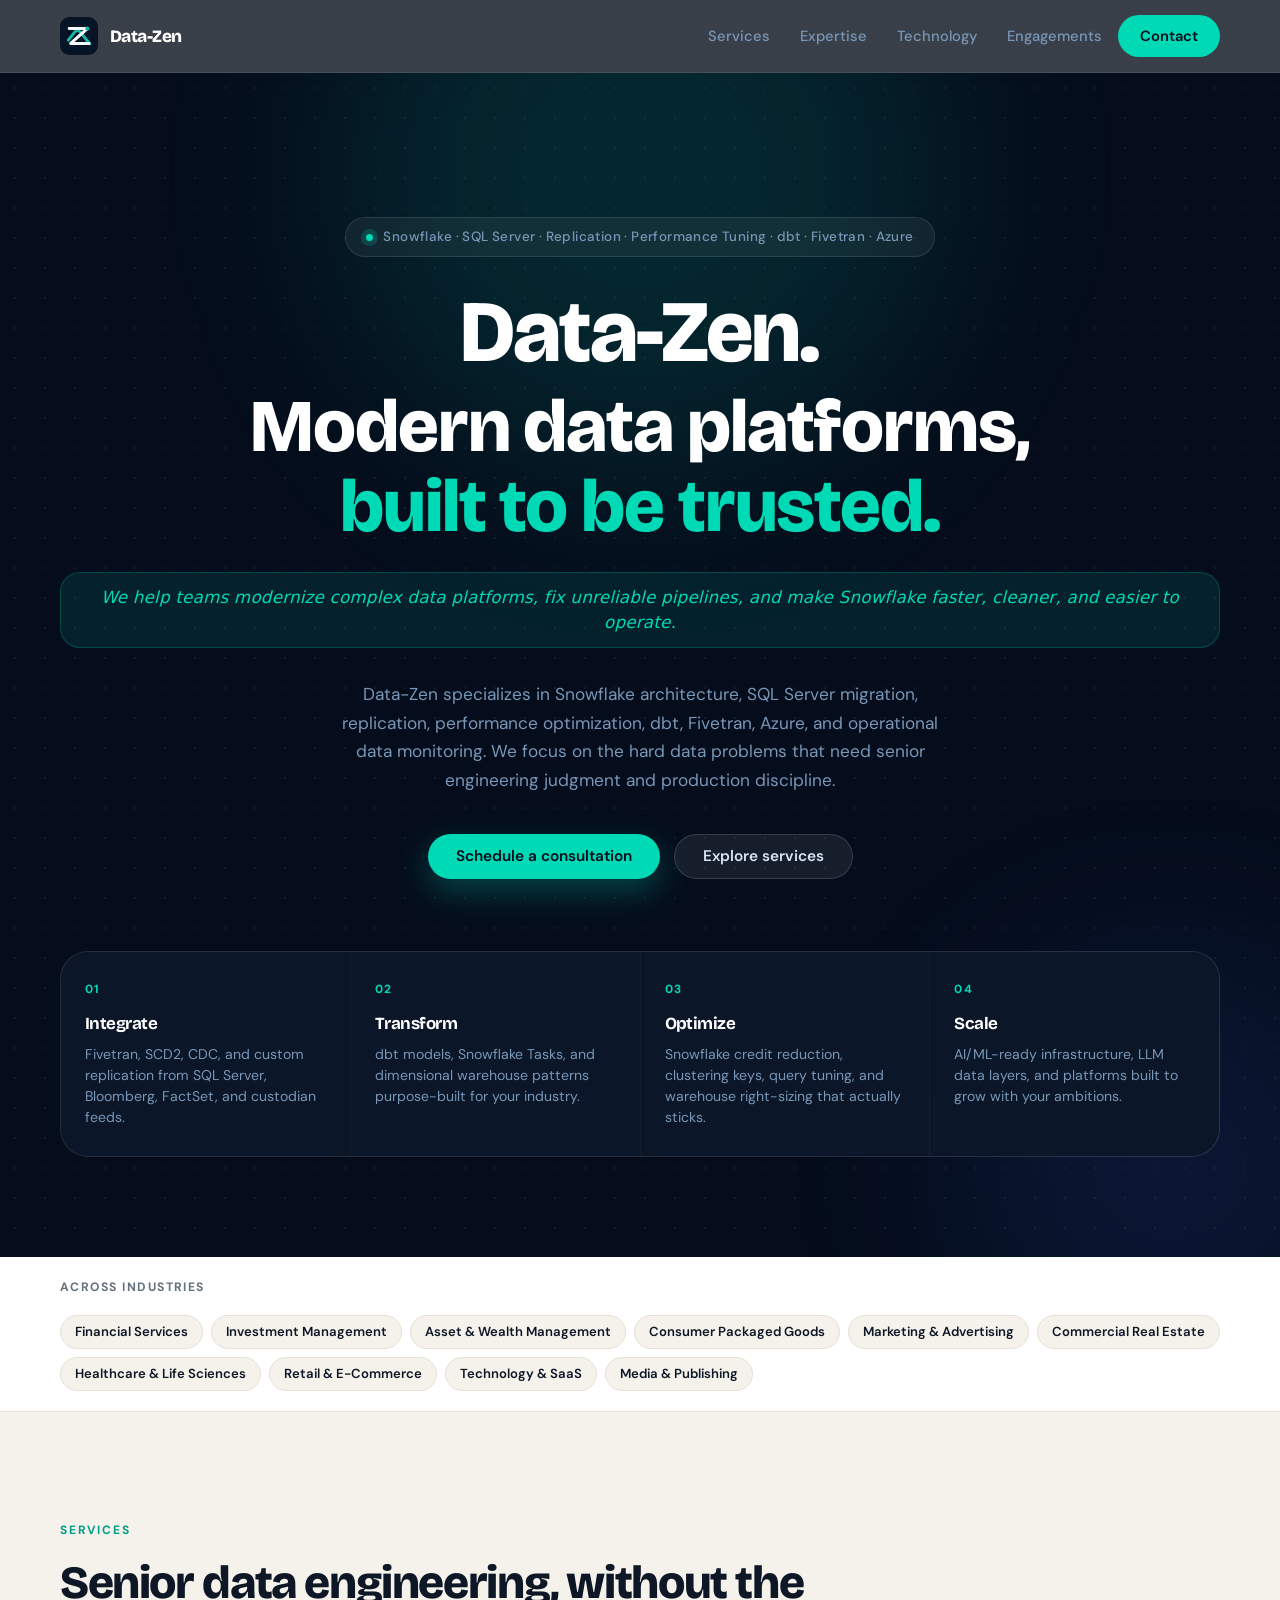
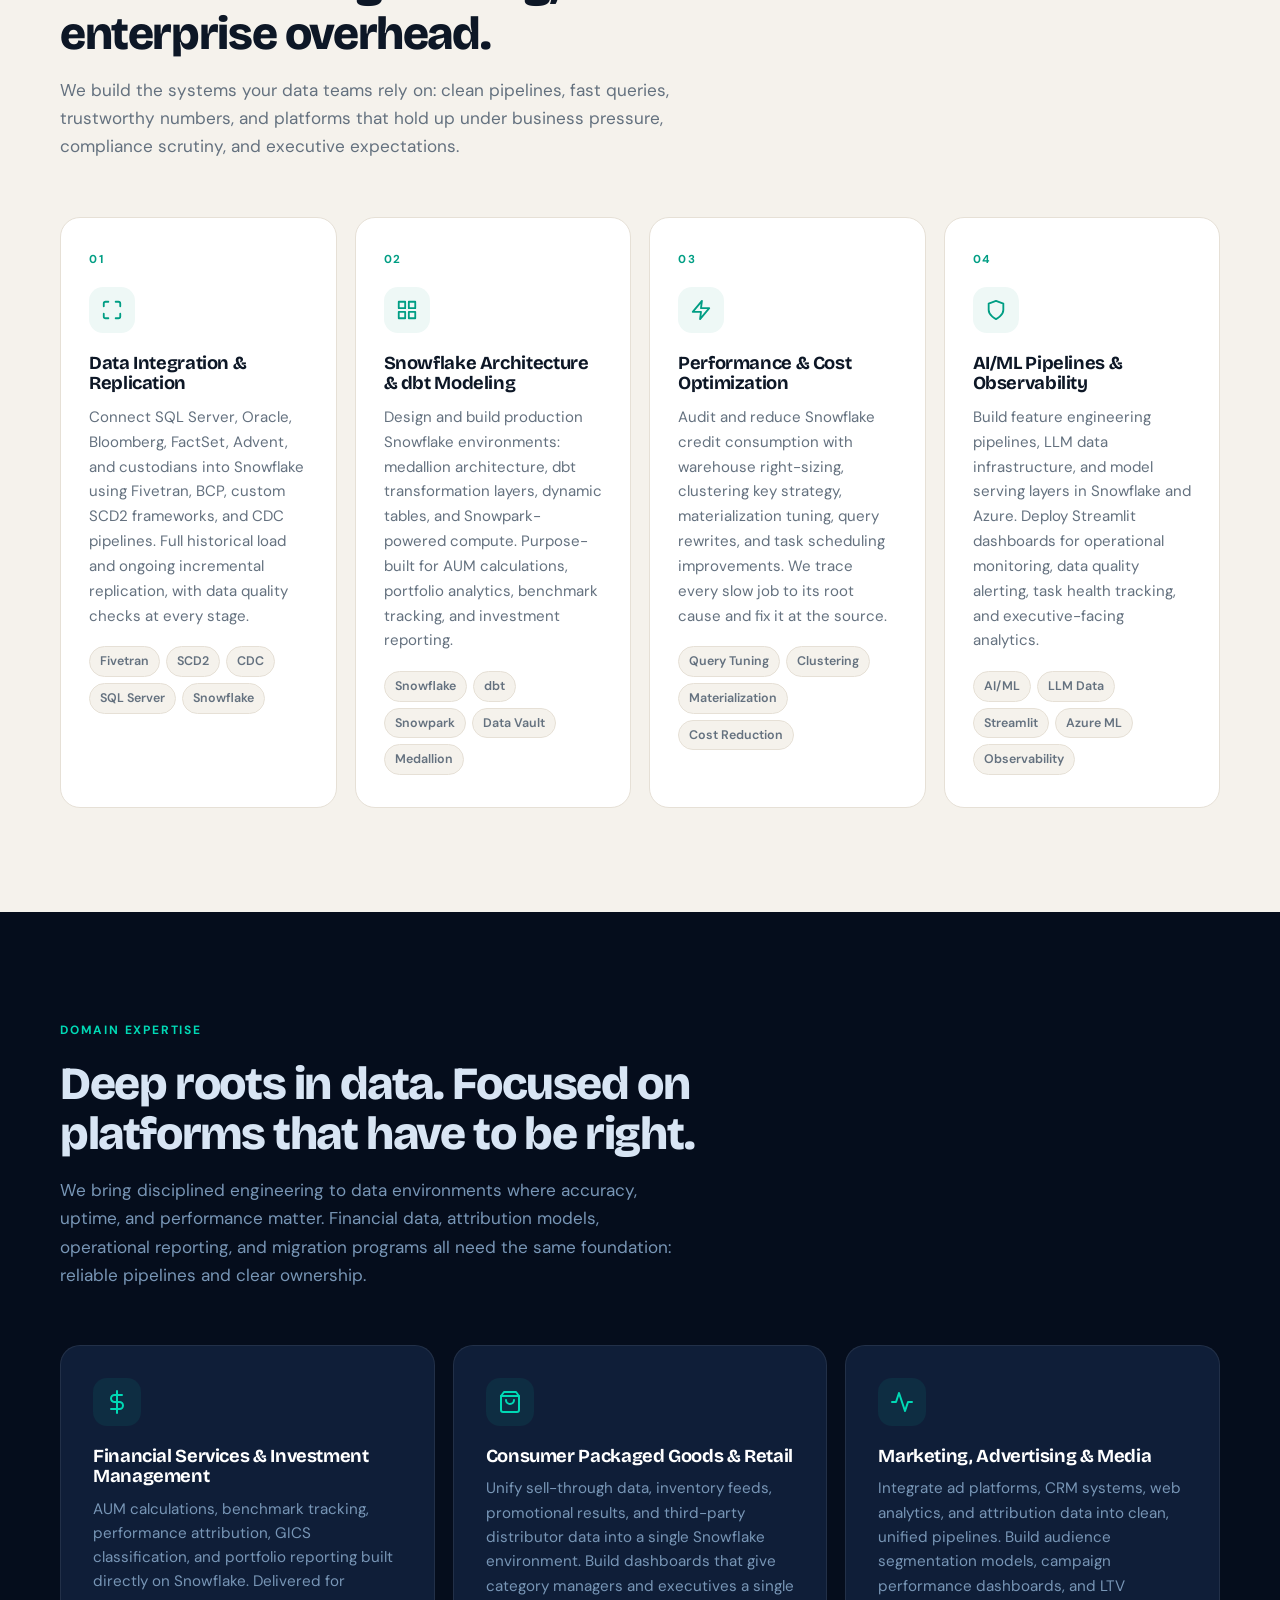
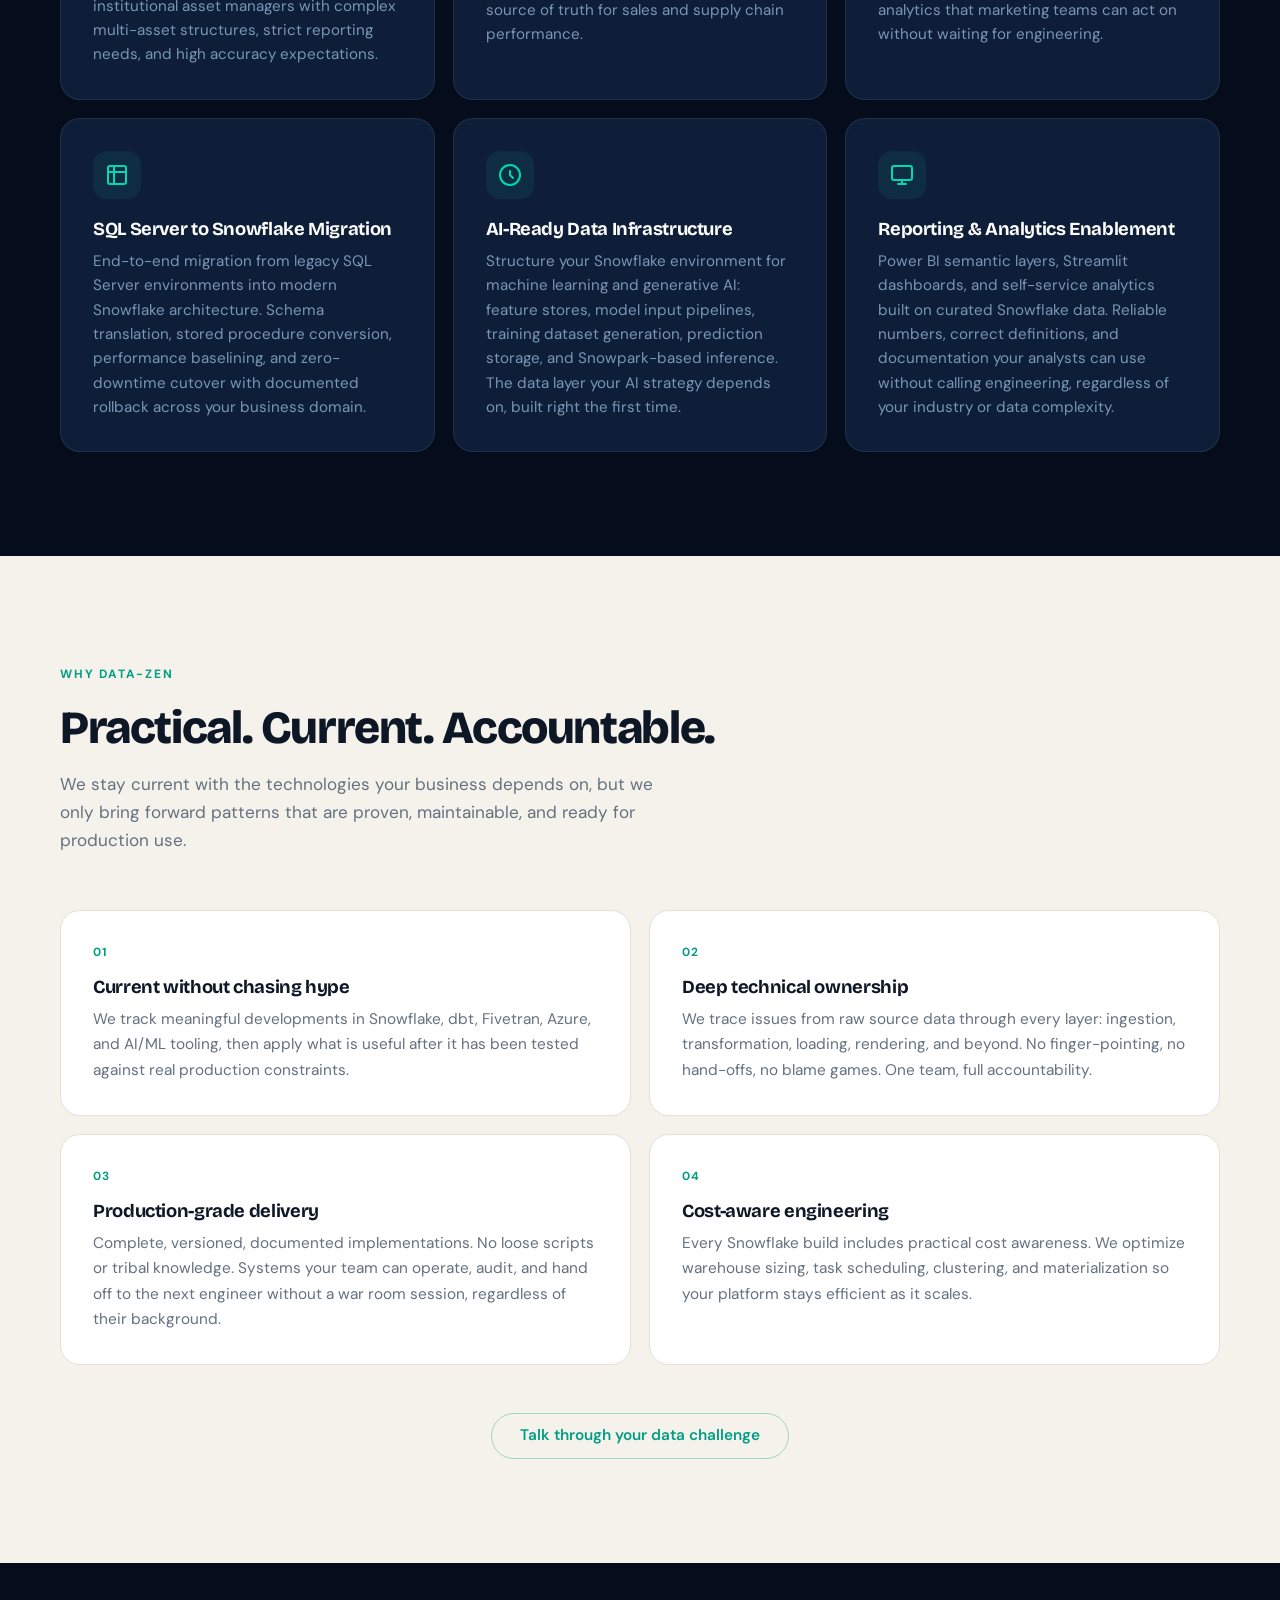
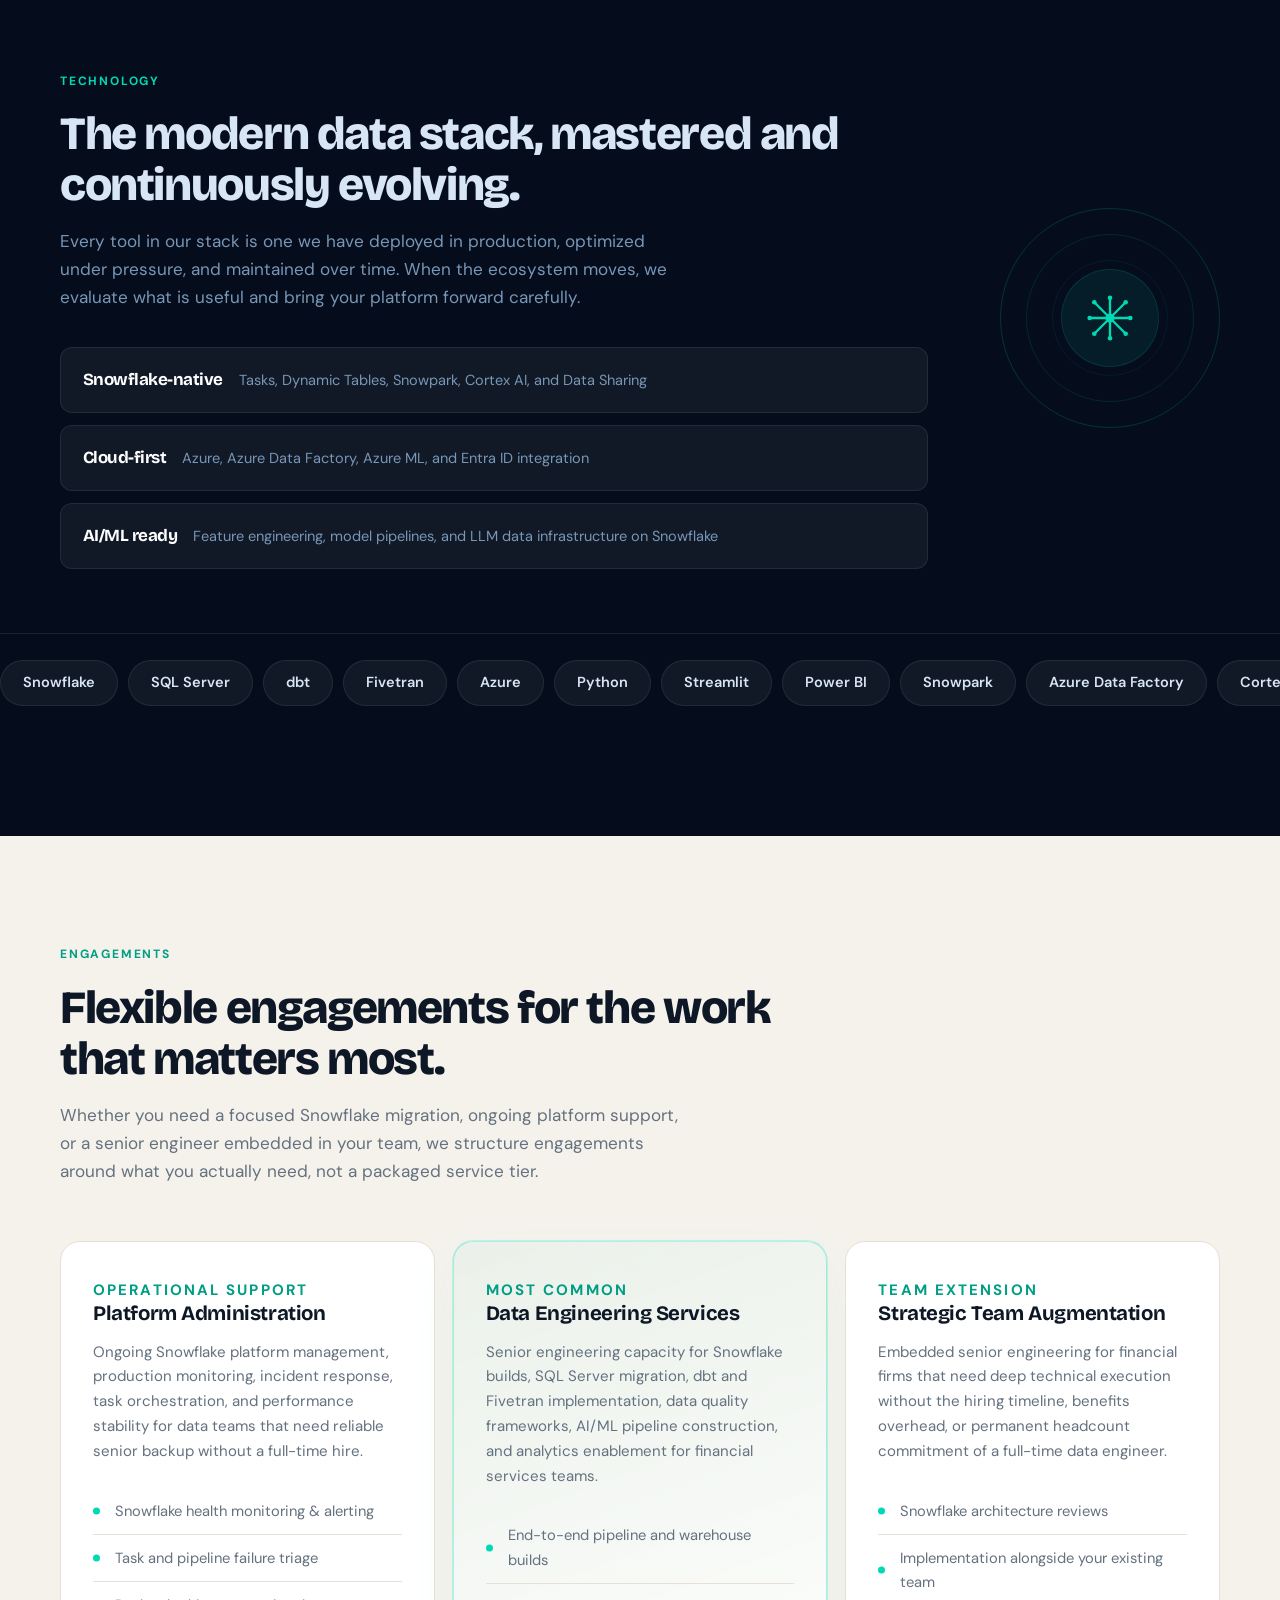
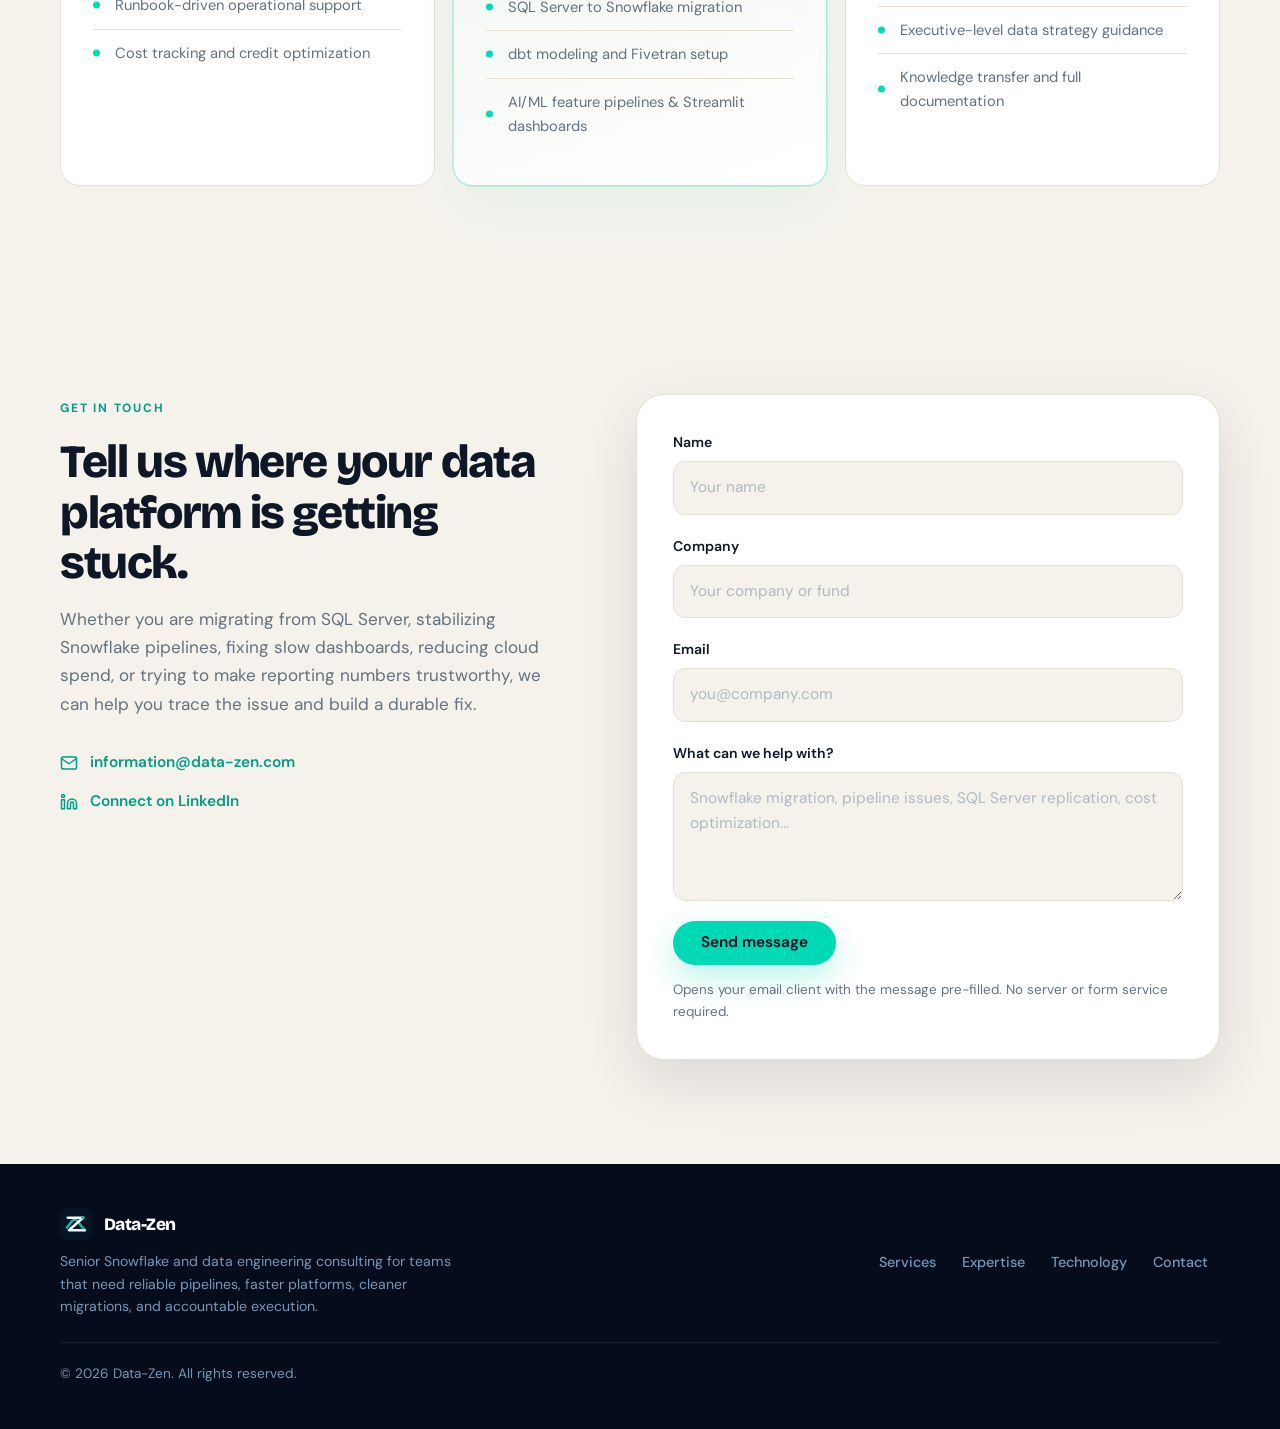
==== commit 950af73f: "Add files via upload" ====
--- a/index.html
+++ b/index.html
@@ -1,35 +1,34 @@
 <!doctype html>
-<html lang="en">
+<html lang="en" class="no-js">
 <head>
   <meta charset="utf-8">
   <meta name="viewport" content="width=device-width, initial-scale=1">
 
-  <!-- ── Primary SEO ────────────────────────────────────────── -->
-  <title>Data-Zen | Snowflake &amp; Data Engineering Consulting | Financial, CPG, Marketing &amp; More</title>
-  <meta name="description" content="Data-Zen is a senior data engineering consultancy specializing in Snowflake architecture, SQL Server migration, dbt, Fivetran, and AI/ML pipelines. We serve financial services, investment management, CPG, marketing, advertising, commercial, and retail organizations.">
-  <meta name="keywords" content="Snowflake consulting, data engineering consulting, SQL Server to Snowflake migration, dbt consulting, Fivetran implementation, financial data engineering, investment management analytics, Snowflake optimization, data platform modernization, AI ML data pipelines, Azure data engineering, Power BI, Streamlit dashboards, wealth management data, portfolio analytics">
+  <!-- -- Primary SEO ------------------------------------------ -->
+  <title>Data-Zen | Snowflake &amp; Data Engineering Consulting</title>
+  <meta name="description" content="Data-Zen helps teams modernize Snowflake, migrate SQL Server workloads, build reliable pipelines, and optimize data platform performance.">
   <meta name="author" content="Data-Zen">
   <meta name="robots" content="index, follow">
   <meta name="theme-color" content="#050d1c">
   <link rel="canonical" href="https://data-zen.com/">
 
-  <!-- ── Open Graph ──────────────────────────────────────────── -->
+  <!-- -- Open Graph -------------------------------------------- -->
   <meta property="og:type"         content="website">
   <meta property="og:url"          content="https://data-zen.com/">
   <meta property="og:title"        content="Data-Zen | Snowflake &amp; Data Engineering Consulting">
-  <meta property="og:description"  content="Senior data engineering for financial services. Snowflake architecture, SQL Server migration, dbt, Fivetran, AI/ML pipelines, and performance optimization.">
-  <meta property="og:image"        content="https://data-zen.com/social-card.svg">
+  <meta property="og:description"  content="Senior Snowflake and data engineering consulting for reliable pipelines, SQL Server migration, replication, and performance optimization.">
+  <meta property="og:image"        content="https://data-zen.com/social-card.png">
   <meta property="og:image:width"  content="1200">
   <meta property="og:image:height" content="630">
   <meta property="og:site_name"    content="Data-Zen">
 
-  <!-- ── Twitter Card ───────────────────────────────────────── -->
+  <!-- -- Twitter Card ----------------------------------------- -->
   <meta name="twitter:card"        content="summary_large_image">
   <meta name="twitter:title"       content="Data-Zen | Snowflake &amp; Data Engineering Consulting">
-  <meta name="twitter:description" content="Senior data engineering for financial services. Snowflake, SQL Server, dbt, Fivetran, AI/ML pipelines, and performance optimization.">
-  <meta name="twitter:image"       content="https://data-zen.com/social-card.svg">
-
-  <!-- ── Structured Data (JSON-LD) ──────────────────────────── -->
+  <meta name="twitter:description" content="Senior Snowflake and data engineering consulting for reliable pipelines, SQL Server migration, replication, and performance optimization.">
+  <meta name="twitter:image"       content="https://data-zen.com/social-card.png">
+
+  <!-- -- Structured Data (JSON-LD) ---------------------------- -->
   <script type="application/ld+json">
   {
     "@context": "https://schema.org",
@@ -37,7 +36,7 @@
     "name": "Data-Zen",
     "url": "https://data-zen.com",
     "logo": "https://data-zen.com/logo.svg",
-    "description": "Senior data engineering consultancy specializing in Snowflake architecture, SQL Server migration, dbt, Fivetran, AI/ML pipelines, and analytics infrastructure for financial services firms.",
+    "description": "Senior data engineering consultancy specializing in Snowflake architecture, SQL Server migration, replication, performance optimization, dbt, Fivetran, and analytics infrastructure.",
     "email": "information@data-zen.com",
     "sameAs": ["https://www.linkedin.com/in/paulkats"],
     "areaServed": "United States",
@@ -97,6 +96,7 @@
   </script>
 
   <link rel="icon" type="image/svg+xml" href="favicon.svg">
+  <script>document.documentElement.classList.replace('no-js', 'js');</script>
   <link rel="preconnect" href="https://fonts.googleapis.com">
   <link rel="preconnect" href="https://fonts.gstatic.com" crossorigin>
   <link href="https://fonts.googleapis.com/css2?family=Bricolage+Grotesque:opsz,wght@12..96,400;12..96,500;12..96,600;12..96,700;12..96,800&family=DM+Sans:ital,opsz,wght@0,9..40,300;0,9..40,400;0,9..40,500;0,9..40,600;1,9..40,300;1,9..40,400&display=swap" rel="stylesheet">
@@ -136,18 +136,18 @@
       <div class="shell hero-inner">
         <div class="hero-tag reveal">
           <span class="tag-dot"></span>
-          Snowflake &middot; SQL Server &middot; dbt &middot; Fivetran &middot; AI/ML &middot; Financial &middot; Commercial &middot; CPG &middot; Marketing
+          Snowflake &middot; SQL Server &middot; Replication &middot; Performance Tuning &middot; dbt &middot; Fivetran &middot; Azure
         </div>
         <h1 id="hero-title" class="reveal">
           <span class="brand-word">Data-Zen.</span>
-          When your team works with us,<br>
-          <em>your data worries disappear.</em>
+          Modern data platforms,<br>
+          <em>built to be trusted.</em>
         </h1>
         <p class="hero-zen reveal">
-          &ldquo;Zen&rdquo; isn&rsquo;t just our name &mdash; it&rsquo;s our promise. We take full ownership of your most complex data challenges so you never have to worry about pipelines, performance, or platform reliability again.
+          We help teams modernize complex data platforms, fix unreliable pipelines, and make Snowflake faster, cleaner, and easier to operate.
         </p>
         <p class="hero-sub reveal">
-          Dedicated, deeply experienced, and always at the forefront of the latest technologies &mdash; from Snowflake and dbt to Fivetran, AI/ML pipelines, and beyond. We have helped organizations across financial services, asset management, consumer goods, marketing, commercial real estate, and more build data platforms they can actually trust.
+          Data-Zen specializes in Snowflake architecture, SQL Server migration, replication, performance optimization, dbt, Fivetran, Azure, and operational data monitoring. We focus on the hard data problems that need senior engineering judgment and production discipline.
         </p>
         <div class="hero-actions reveal">
           <a class="btn btn-primary" href="#contact">Schedule a consultation</a>
@@ -203,7 +203,7 @@
         <div class="section-head reveal">
           <p class="eyebrow">Services</p>
           <h2 id="services-title">Senior data engineering, without the enterprise overhead.</h2>
-          <p class="section-desc">Whatever your industry, we build the systems your data teams rely on: clean pipelines, fast queries, trustworthy numbers, and platforms that hold up under business pressure, compliance scrutiny, and executive expectations alike.</p>
+          <p class="section-desc">We build the systems your data teams rely on: clean pipelines, fast queries, trustworthy numbers, and platforms that hold up under business pressure, compliance scrutiny, and executive expectations.</p>
         </div>
         <div class="services-grid">
 
@@ -256,8 +256,8 @@
       <div class="shell">
         <div class="section-head reveal">
           <p class="eyebrow eyebrow-inv">Domain Expertise</p>
-          <h2 id="expertise-title">Deep roots in data. At home in any industry.</h2>
-          <p class="section-desc section-desc-inv">We bring the same obsessive precision to every sector we touch. Financial data, marketing attribution, CPG supply chains, commercial operations &mdash; the tools are the same, and the standard for accuracy and reliability never changes.</p>
+          <h2 id="expertise-title">Deep roots in data. Focused on platforms that have to be right.</h2>
+          <p class="section-desc section-desc-inv">We bring disciplined engineering to data environments where accuracy, uptime, and performance matter. Financial data, attribution models, operational reporting, and migration programs all need the same foundation: reliable pipelines and clear ownership.</p>
         </div>
         <div class="expertise-grid">
 
@@ -266,7 +266,7 @@
               <svg width="24" height="24" viewBox="0 0 24 24" fill="none" stroke="currentColor" stroke-width="2" stroke-linecap="round" stroke-linejoin="round"><line x1="12" y1="1" x2="12" y2="23"/><path d="M17 5H9.5a3.5 3.5 0 000 7h5a3.5 3.5 0 010 7H6"/></svg>
             </div>
             <h3>Financial Services &amp; Investment Management</h3>
-            <p>AUM calculations, benchmark tracking, performance attribution, GICS classification, and portfolio reporting built directly on Snowflake. Delivered for institutional asset managers with complex multi-asset structures and zero tolerance for data error.</p>
+            <p>AUM calculations, benchmark tracking, performance attribution, GICS classification, and portfolio reporting built directly on Snowflake. Delivered for institutional asset managers with complex multi-asset structures, strict reporting needs, and high accuracy expectations.</p>
           </div>
 
           <div class="expertise-card reveal">
@@ -290,7 +290,7 @@
               <svg width="24" height="24" viewBox="0 0 24 24" fill="none" stroke="currentColor" stroke-width="2" stroke-linecap="round" stroke-linejoin="round"><path d="M9 3H5a2 2 0 00-2 2v4m6-6h10a2 2 0 012 2v4M9 3v18m0 0h10a2 2 0 002-2V9M9 21H5a2 2 0 01-2-2V9m0 0h18"/></svg>
             </div>
             <h3>SQL Server to Snowflake Migration</h3>
-            <p>End-to-end migration from legacy SQL Server environments into modern Snowflake architecture. Schema translation, stored procedure conversion, performance baselining, and zero-downtime cutover with documented rollback &mdash; across any industry vertical.</p>
+            <p>End-to-end migration from legacy SQL Server environments into modern Snowflake architecture. Schema translation, stored procedure conversion, performance baselining, and zero-downtime cutover with documented rollback across your business domain.</p>
           </div>
 
           <div class="expertise-card reveal">
@@ -318,14 +318,14 @@
       <div class="shell">
         <div class="section-head reveal">
           <p class="eyebrow">Why Data-Zen</p>
-          <h2 id="outcomes-title">Dedicated. Current. Accountable. Always.</h2>
-          <p class="section-desc">We stay obsessively current with the technologies your business depends on. When a better tool, pattern, or platform emerges, we learn it, test it, and bring it to you. That dedication is not a selling point &mdash; it is how we work.</p>
+          <h2 id="outcomes-title">Practical. Current. Accountable.</h2>
+          <p class="section-desc">We stay current with the technologies your business depends on, but we only bring forward patterns that are proven, maintainable, and ready for production use.</p>
         </div>
         <div class="outcomes-grid">
           <div class="outcome-card reveal">
             <span class="outcome-num">01</span>
-            <h3>Always at the cutting edge</h3>
-            <p>We track every meaningful development in Snowflake, dbt, Fivetran, Azure, and AI/ML tooling. New Snowflake features, Cortex AI capabilities, dbt patterns, and emerging ELT approaches reach your environment as soon as they are production-ready.</p>
+            <h3>Current without chasing hype</h3>
+            <p>We track meaningful developments in Snowflake, dbt, Fivetran, Azure, and AI/ML tooling, then apply what is useful after it has been tested against real production constraints.</p>
           </div>
           <div class="outcome-card reveal">
             <span class="outcome-num">02</span>
@@ -340,7 +340,7 @@
           <div class="outcome-card reveal">
             <span class="outcome-num">04</span>
             <h3>Cost-aware engineering</h3>
-            <p>Every Snowflake build includes a cost model. We optimize warehouse sizing, task scheduling, clustering, and materialization so your platform gets more efficient as it scales, not more expensive. Your cloud bill should go down over time, not up.</p>
+            <p>Every Snowflake build includes practical cost awareness. We optimize warehouse sizing, task scheduling, clustering, and materialization so your platform stays efficient as it scales.</p>
           </div>
         </div>
         <div class="outcomes-cta reveal">
@@ -356,7 +356,7 @@
           <div class="reveal">
             <p class="eyebrow eyebrow-inv">Technology</p>
             <h2 id="technology-title">The modern data stack, mastered and continuously evolving.</h2>
-            <p class="section-desc section-desc-inv">We never stop learning. Every tool in our stack is one we have deployed in production, optimized under pressure, and kept current with the latest releases. When the ecosystem moves, we move with it &mdash; and bring your platform along.</p>
+            <p class="section-desc section-desc-inv">Every tool in our stack is one we have deployed in production, optimized under pressure, and maintained over time. When the ecosystem moves, we evaluate what is useful and bring your platform forward carefully.</p>
           </div>
           <div class="tech-stats">
             <div class="tech-stat reveal">
@@ -498,8 +498,8 @@
         <div class="contact-copy">
           <div class="reveal">
             <p class="eyebrow">Get in touch</p>
-            <h2 id="contact-title">Tell us your data problem. Any industry, any scale.</h2>
-            <p class="section-desc">Whether you are a fund manager with a broken data pipeline, a CPG brand drowning in disconnected reporting tools, a marketing team that cannot trust their attribution numbers, or a commercial business ready to modernize its data platform &mdash; we have seen it, fixed it, and built something better in its place.</p>
+            <h2 id="contact-title">Tell us where your data platform is getting stuck.</h2>
+            <p class="section-desc">Whether you are migrating from SQL Server, stabilizing Snowflake pipelines, fixing slow dashboards, reducing cloud spend, or trying to make reporting numbers trustworthy, we can help you trace the issue and build a durable fix.</p>
           </div>
           <div class="contact-links reveal">
             <a href="mailto:information@data-zen.com?subject=Data-Zen%20consultation%20request" class="contact-link">
@@ -527,7 +527,7 @@
           </div>
           <div class="form-row">
             <label for="message">What can we help with?</label>
-            <textarea id="message" name="message" rows="4" placeholder="Snowflake migration, pipeline issues, AI data infrastructure, cost optimization..." required></textarea>
+            <textarea id="message" name="message" rows="4" placeholder="Snowflake migration, pipeline issues, SQL Server replication, cost optimization..." required></textarea>
           </div>
           <button class="btn btn-primary" type="submit">Send message</button>
           <p class="form-note">Opens your email client with the message pre-filled. No server or form service required.</p>
@@ -544,7 +544,7 @@
           <img src="logo.svg" alt="" width="32" height="32">
           <span>Data-Zen</span>
         </a>
-        <p>Senior Snowflake and data engineering consulting for financial services, CPG, marketing, commercial, and beyond. Dedicated, cutting-edge, and fully accountable for the platforms we build.</p>
+        <p>Senior Snowflake and data engineering consulting for teams that need reliable pipelines, faster platforms, cleaner migrations, and accountable execution.</p>
       </div>
       <nav class="footer-links" aria-label="Footer navigation">
         <a href="#services">Services</a>
--- a/styles.css
+++ b/styles.css
@@ -2,7 +2,7 @@
    DATA-ZEN · styles.css · v5
    ============================================================ */
 
-/* ── Design tokens ────────────────────────────────────────── */
+/* -- Design tokens ------------------------------------------ */
 :root {
   --night:       #050d1c;
   --dusk:        #0b1729;
@@ -27,7 +27,7 @@
   --shell: 1160px;
 }
 
-/* ── Reset ────────────────────────────────────────────────── */
+/* -- Reset -------------------------------------------------- */
 *, *::before, *::after { box-sizing: border-box; }
 html { scroll-behavior: smooth; }
 body {
@@ -45,7 +45,7 @@
 a { color: inherit; }
 h1, h2, h3, p { margin-top: 0; }
 
-/* ── Typography ───────────────────────────────────────────── */
+/* -- Typography --------------------------------------------- */
 h1, h2, h3, .brand span {
   font-family: 'Bricolage Grotesque', ui-sans-serif, sans-serif;
   font-weight: 700;
@@ -87,7 +87,7 @@
   margin-bottom: 10px;
 }
 
-/* ── Layout utils ─────────────────────────────────────────── */
+/* -- Layout utils ------------------------------------------- */
 .shell {
   width: min(var(--shell), calc(100% - 44px));
   margin-inline: auto;
@@ -106,15 +106,21 @@
 }
 .skip-link:focus { top: 16px; }
 
-/* ── Scroll reveal ────────────────────────────────────────── */
+/* -- Scroll reveal ---------------------------------------------------------
+   Default state stays visible so the site remains readable if JavaScript fails.
+   JavaScript adds the .js class early, then reveal animations are enabled. */
 .reveal {
+  opacity: 1;
+  transform: none;
+  transition: opacity 0.6s ease, transform 0.6s ease;
+}
+.js .reveal {
   opacity: 0;
   transform: translateY(24px);
-  transition: opacity 0.6s ease, transform 0.6s ease;
-}
-.reveal.visible { opacity: 1; transform: none; }
-
-/* ── Navigation ───────────────────────────────────────────── */
+}
+.js .reveal.visible { opacity: 1; transform: none; }
+
+/* -- Navigation --------------------------------------------- */
 .site-header {
   position: sticky; top: 0; z-index: 80;
   background: rgba(5, 13, 28, 0.78);
@@ -183,7 +189,7 @@
   transition: transform .2s ease, opacity .2s ease;
 }
 
-/* ── Section base ─────────────────────────────────────────── */
+/* -- Section base ------------------------------------------- */
 .section { padding: 104px 0; background: var(--paper); }
 .section-dark { background: var(--night); color: var(--inv); }
 
@@ -208,7 +214,7 @@
 }
 .section-desc-inv { color: var(--inv-muted); }
 
-/* ── Buttons ──────────────────────────────────────────────── */
+/* -- Buttons ------------------------------------------------ */
 .btn {
   display: inline-flex;
   align-items: center;
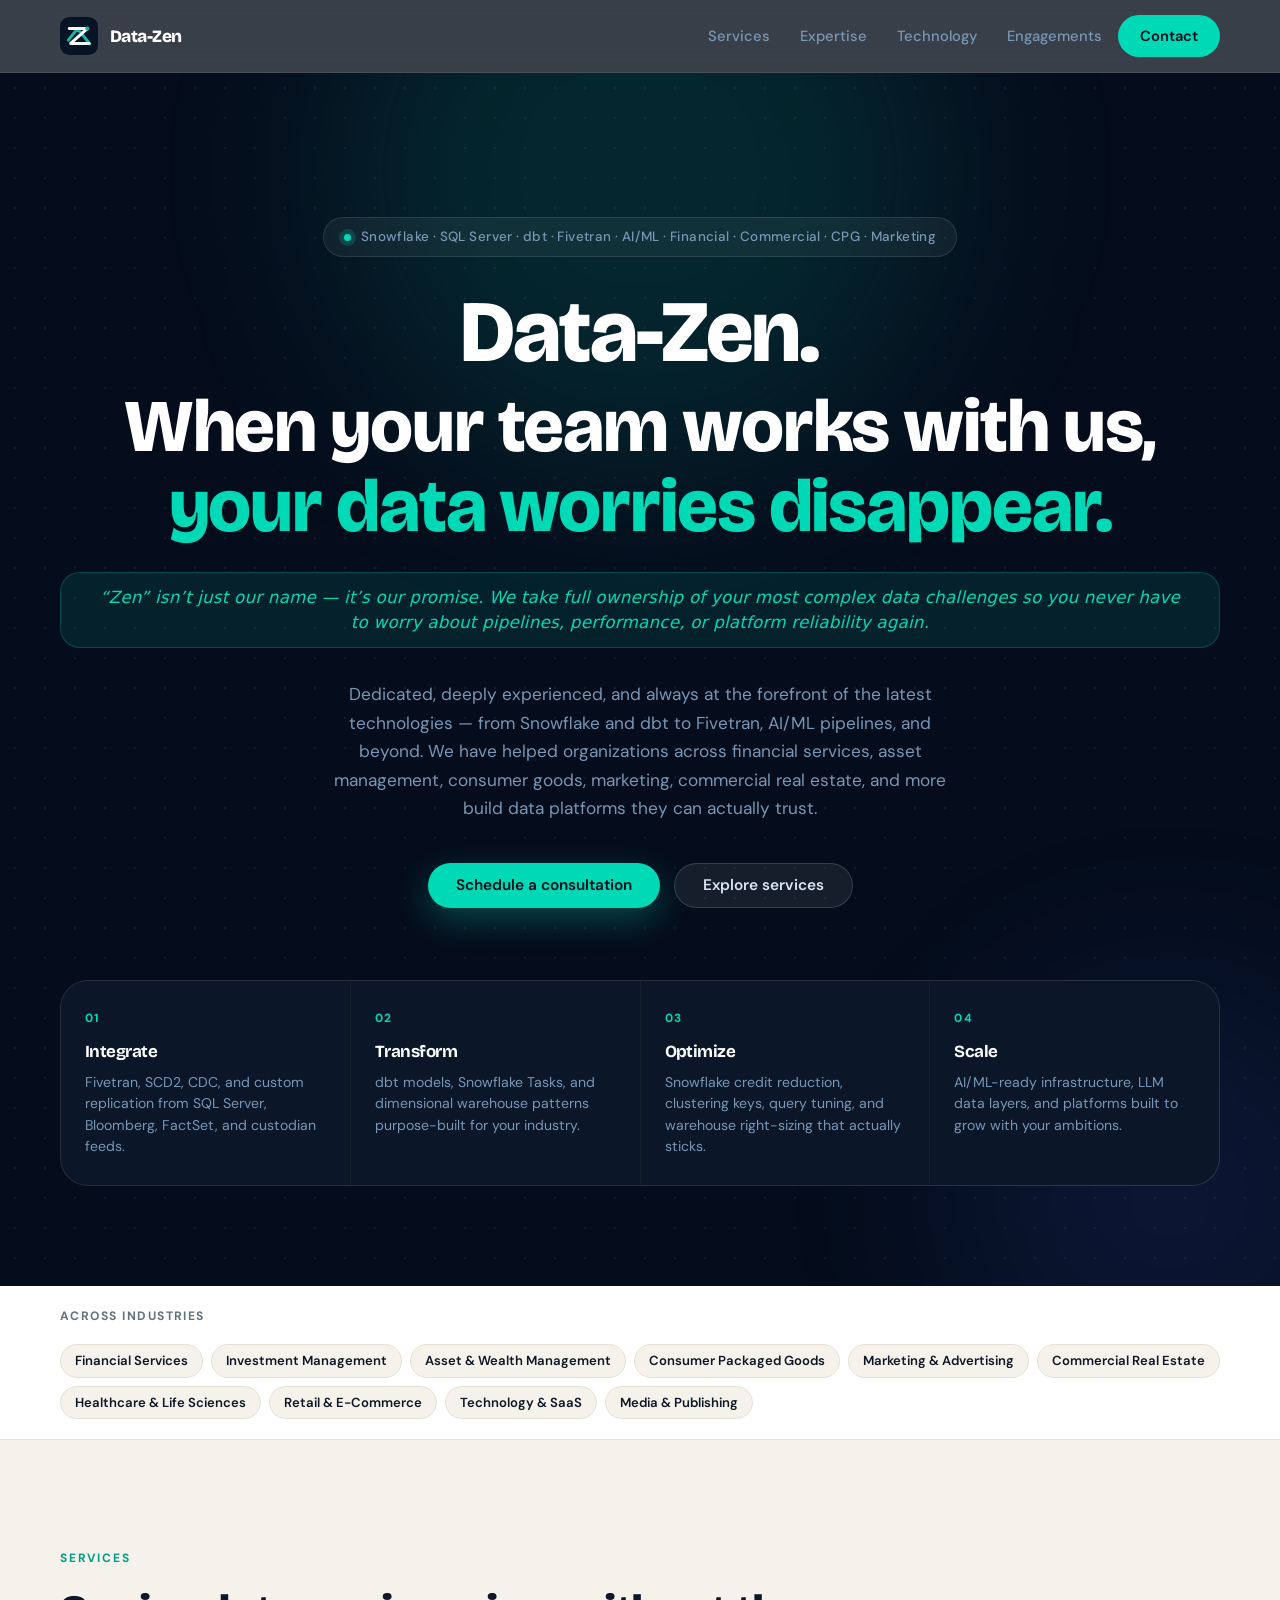
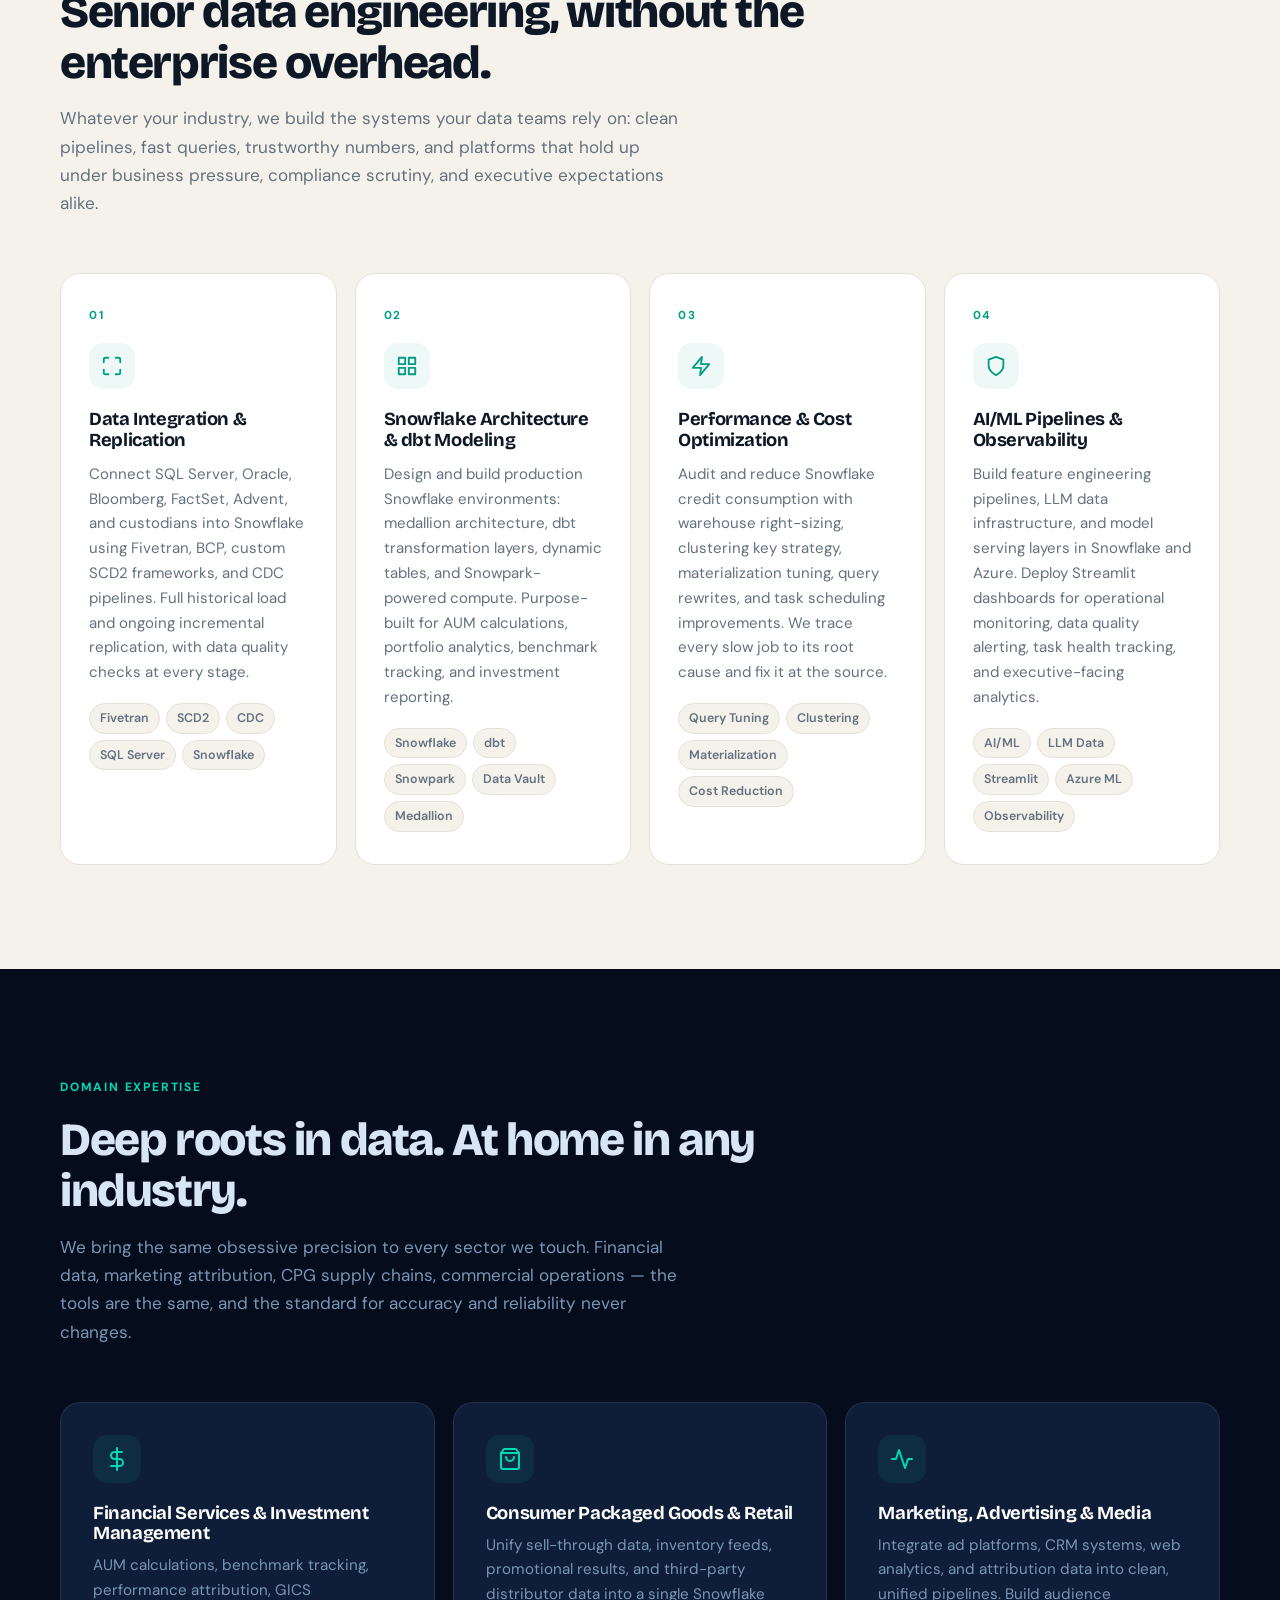
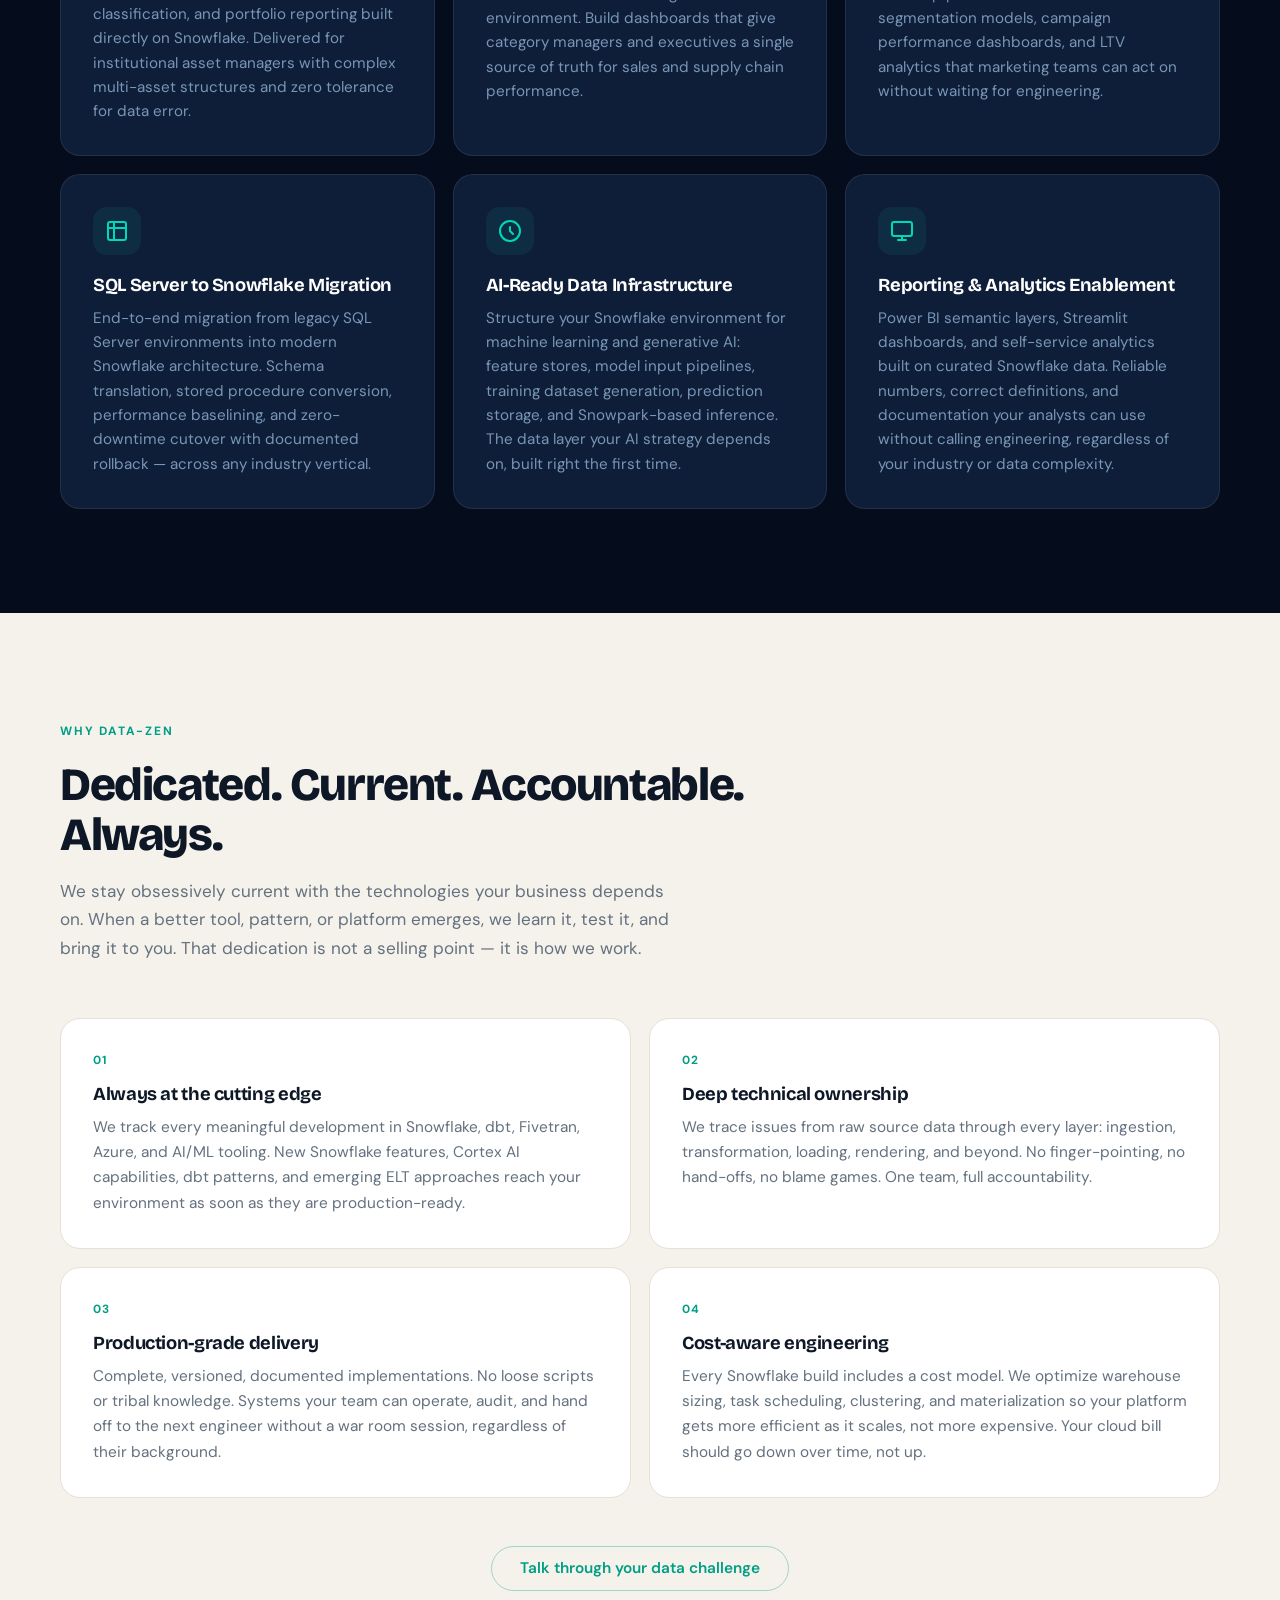
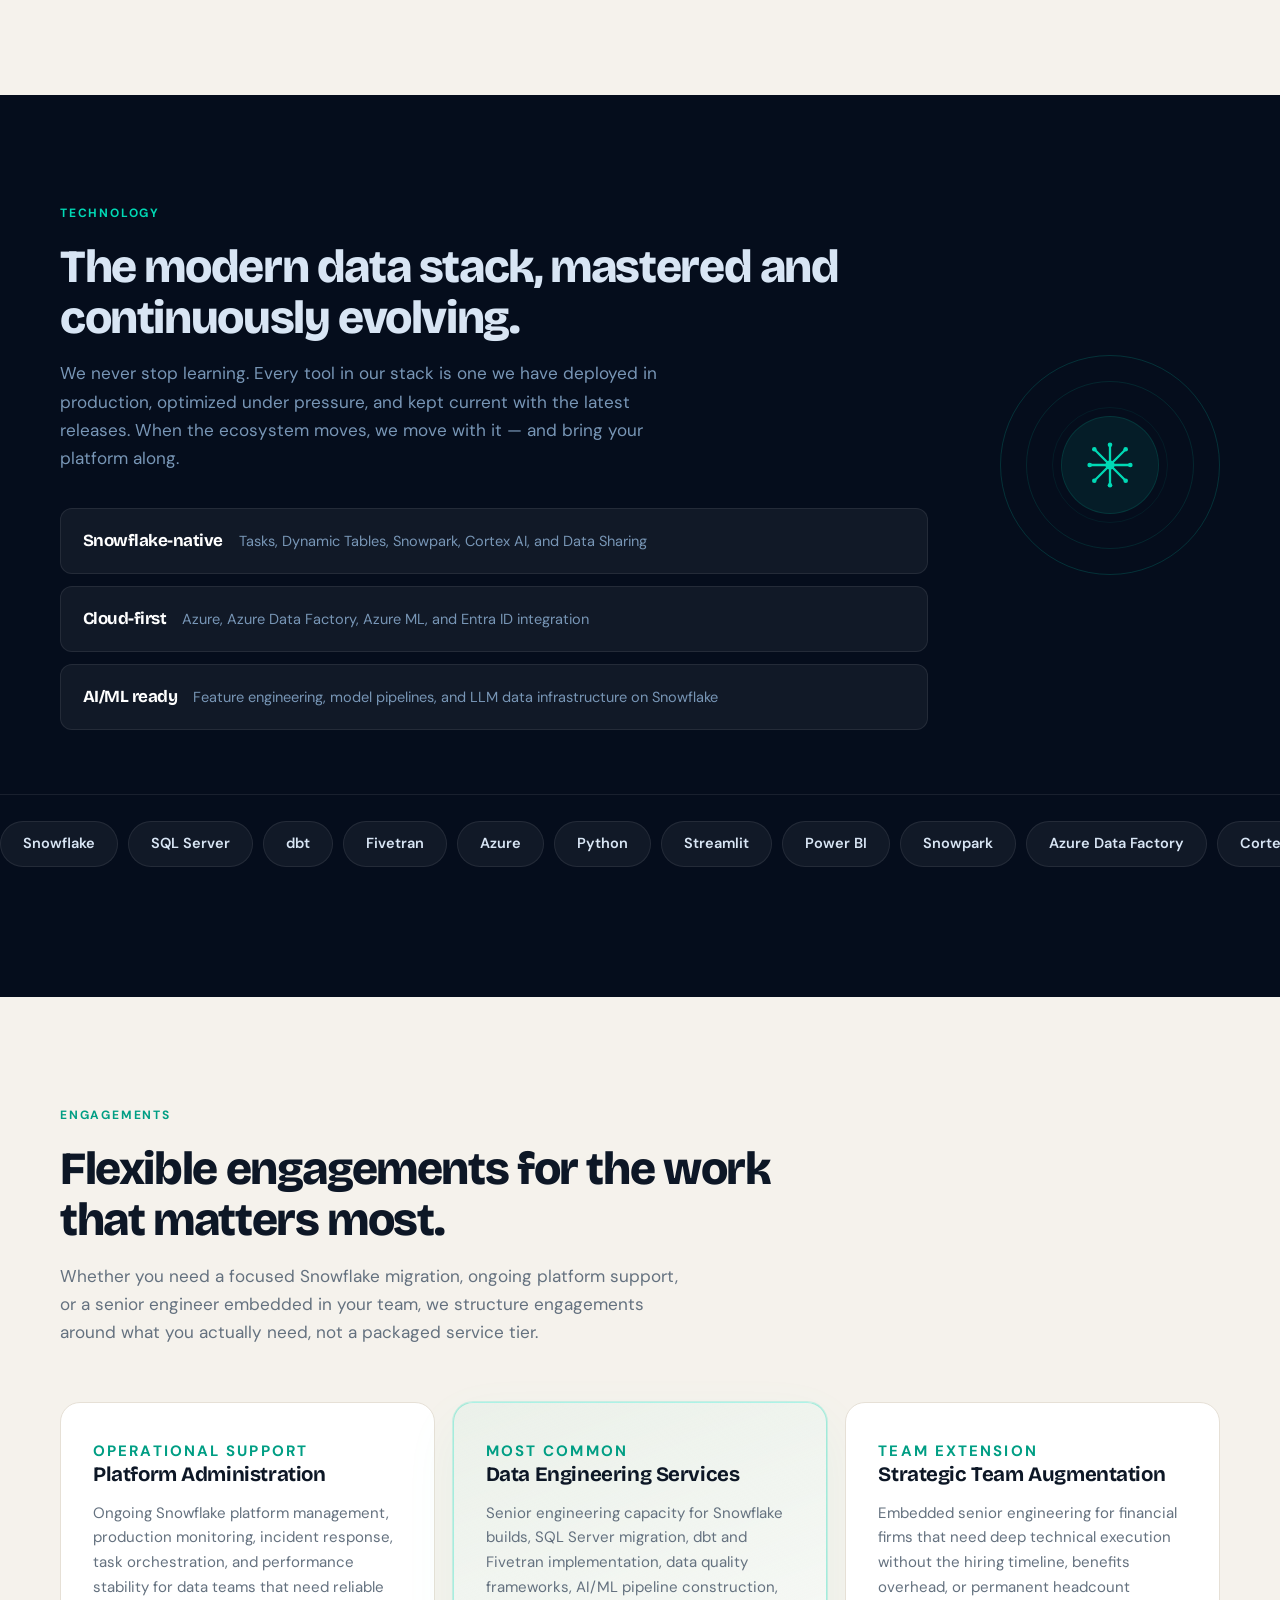
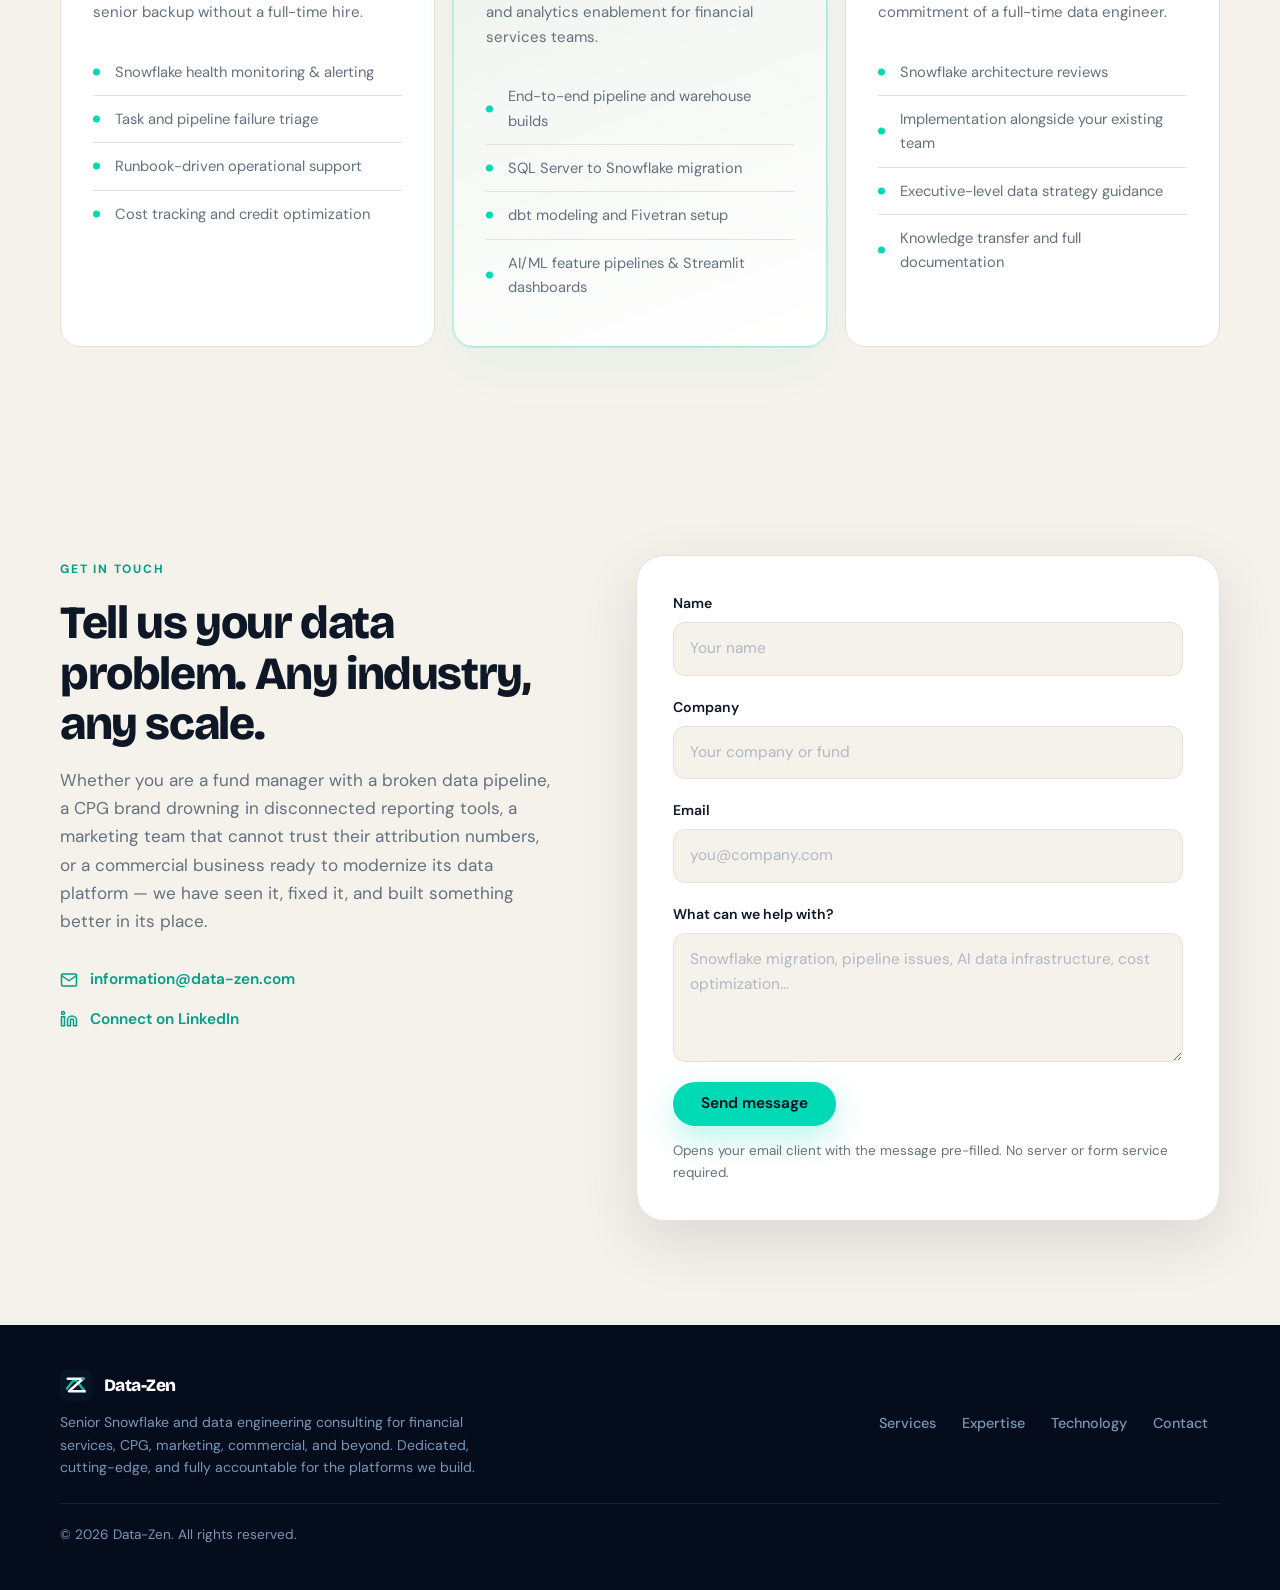
==== commit 59c2323b: "Add files via upload" ====
--- a/index.html
+++ b/index.html
@@ -1,34 +1,35 @@
 <!doctype html>
-<html lang="en" class="no-js">
+<html lang="en">
 <head>
   <meta charset="utf-8">
   <meta name="viewport" content="width=device-width, initial-scale=1">
 
-  <!-- -- Primary SEO ------------------------------------------ -->
-  <title>Data-Zen | Snowflake &amp; Data Engineering Consulting</title>
-  <meta name="description" content="Data-Zen helps teams modernize Snowflake, migrate SQL Server workloads, build reliable pipelines, and optimize data platform performance.">
+  <!-- ── Primary SEO ────────────────────────────────────────── -->
+  <title>Data-Zen | Snowflake &amp; Data Engineering Consulting | Financial, CPG, Marketing &amp; More</title>
+  <meta name="description" content="Data-Zen is a senior data engineering consultancy specializing in Snowflake architecture, SQL Server migration, dbt, Fivetran, and AI/ML pipelines. We serve financial services, investment management, CPG, marketing, advertising, commercial, and retail organizations.">
+  <meta name="keywords" content="Snowflake consulting, data engineering consulting, SQL Server to Snowflake migration, dbt consulting, Fivetran implementation, financial data engineering, investment management analytics, Snowflake optimization, data platform modernization, AI ML data pipelines, Azure data engineering, Power BI, Streamlit dashboards, wealth management data, portfolio analytics">
   <meta name="author" content="Data-Zen">
   <meta name="robots" content="index, follow">
   <meta name="theme-color" content="#050d1c">
   <link rel="canonical" href="https://data-zen.com/">
 
-  <!-- -- Open Graph -------------------------------------------- -->
+  <!-- ── Open Graph ──────────────────────────────────────────── -->
   <meta property="og:type"         content="website">
   <meta property="og:url"          content="https://data-zen.com/">
   <meta property="og:title"        content="Data-Zen | Snowflake &amp; Data Engineering Consulting">
-  <meta property="og:description"  content="Senior Snowflake and data engineering consulting for reliable pipelines, SQL Server migration, replication, and performance optimization.">
-  <meta property="og:image"        content="https://data-zen.com/social-card.png">
+  <meta property="og:description"  content="Senior data engineering for financial services. Snowflake architecture, SQL Server migration, dbt, Fivetran, AI/ML pipelines, and performance optimization.">
+  <meta property="og:image"        content="https://data-zen.com/social-card.svg">
   <meta property="og:image:width"  content="1200">
   <meta property="og:image:height" content="630">
   <meta property="og:site_name"    content="Data-Zen">
 
-  <!-- -- Twitter Card ----------------------------------------- -->
+  <!-- ── Twitter Card ───────────────────────────────────────── -->
   <meta name="twitter:card"        content="summary_large_image">
   <meta name="twitter:title"       content="Data-Zen | Snowflake &amp; Data Engineering Consulting">
-  <meta name="twitter:description" content="Senior Snowflake and data engineering consulting for reliable pipelines, SQL Server migration, replication, and performance optimization.">
-  <meta name="twitter:image"       content="https://data-zen.com/social-card.png">
-
-  <!-- -- Structured Data (JSON-LD) ---------------------------- -->
+  <meta name="twitter:description" content="Senior data engineering for financial services. Snowflake, SQL Server, dbt, Fivetran, AI/ML pipelines, and performance optimization.">
+  <meta name="twitter:image"       content="https://data-zen.com/social-card.svg">
+
+  <!-- ── Structured Data (JSON-LD) ──────────────────────────── -->
   <script type="application/ld+json">
   {
     "@context": "https://schema.org",
@@ -36,7 +37,7 @@
     "name": "Data-Zen",
     "url": "https://data-zen.com",
     "logo": "https://data-zen.com/logo.svg",
-    "description": "Senior data engineering consultancy specializing in Snowflake architecture, SQL Server migration, replication, performance optimization, dbt, Fivetran, and analytics infrastructure.",
+    "description": "Senior data engineering consultancy specializing in Snowflake architecture, SQL Server migration, dbt, Fivetran, AI/ML pipelines, and analytics infrastructure for financial services firms.",
     "email": "information@data-zen.com",
     "sameAs": ["https://www.linkedin.com/in/paulkats"],
     "areaServed": "United States",
@@ -96,7 +97,6 @@
   </script>
 
   <link rel="icon" type="image/svg+xml" href="favicon.svg">
-  <script>document.documentElement.classList.replace('no-js', 'js');</script>
   <link rel="preconnect" href="https://fonts.googleapis.com">
   <link rel="preconnect" href="https://fonts.gstatic.com" crossorigin>
   <link href="https://fonts.googleapis.com/css2?family=Bricolage+Grotesque:opsz,wght@12..96,400;12..96,500;12..96,600;12..96,700;12..96,800&family=DM+Sans:ital,opsz,wght@0,9..40,300;0,9..40,400;0,9..40,500;0,9..40,600;1,9..40,300;1,9..40,400&display=swap" rel="stylesheet">
@@ -136,18 +136,18 @@
       <div class="shell hero-inner">
         <div class="hero-tag reveal">
           <span class="tag-dot"></span>
-          Snowflake &middot; SQL Server &middot; Replication &middot; Performance Tuning &middot; dbt &middot; Fivetran &middot; Azure
+          Snowflake &middot; SQL Server &middot; dbt &middot; Fivetran &middot; AI/ML &middot; Financial &middot; Commercial &middot; CPG &middot; Marketing
         </div>
         <h1 id="hero-title" class="reveal">
           <span class="brand-word">Data-Zen.</span>
-          Modern data platforms,<br>
-          <em>built to be trusted.</em>
+          When your team works with us,<br>
+          <em>your data worries disappear.</em>
         </h1>
         <p class="hero-zen reveal">
-          We help teams modernize complex data platforms, fix unreliable pipelines, and make Snowflake faster, cleaner, and easier to operate.
+          &ldquo;Zen&rdquo; isn&rsquo;t just our name &mdash; it&rsquo;s our promise. We take full ownership of your most complex data challenges so you never have to worry about pipelines, performance, or platform reliability again.
         </p>
         <p class="hero-sub reveal">
-          Data-Zen specializes in Snowflake architecture, SQL Server migration, replication, performance optimization, dbt, Fivetran, Azure, and operational data monitoring. We focus on the hard data problems that need senior engineering judgment and production discipline.
+          Dedicated, deeply experienced, and always at the forefront of the latest technologies &mdash; from Snowflake and dbt to Fivetran, AI/ML pipelines, and beyond. We have helped organizations across financial services, asset management, consumer goods, marketing, commercial real estate, and more build data platforms they can actually trust.
         </p>
         <div class="hero-actions reveal">
           <a class="btn btn-primary" href="#contact">Schedule a consultation</a>
@@ -203,7 +203,7 @@
         <div class="section-head reveal">
           <p class="eyebrow">Services</p>
           <h2 id="services-title">Senior data engineering, without the enterprise overhead.</h2>
-          <p class="section-desc">We build the systems your data teams rely on: clean pipelines, fast queries, trustworthy numbers, and platforms that hold up under business pressure, compliance scrutiny, and executive expectations.</p>
+          <p class="section-desc">Whatever your industry, we build the systems your data teams rely on: clean pipelines, fast queries, trustworthy numbers, and platforms that hold up under business pressure, compliance scrutiny, and executive expectations alike.</p>
         </div>
         <div class="services-grid">
 
@@ -256,8 +256,8 @@
       <div class="shell">
         <div class="section-head reveal">
           <p class="eyebrow eyebrow-inv">Domain Expertise</p>
-          <h2 id="expertise-title">Deep roots in data. Focused on platforms that have to be right.</h2>
-          <p class="section-desc section-desc-inv">We bring disciplined engineering to data environments where accuracy, uptime, and performance matter. Financial data, attribution models, operational reporting, and migration programs all need the same foundation: reliable pipelines and clear ownership.</p>
+          <h2 id="expertise-title">Deep roots in data. At home in any industry.</h2>
+          <p class="section-desc section-desc-inv">We bring the same obsessive precision to every sector we touch. Financial data, marketing attribution, CPG supply chains, commercial operations &mdash; the tools are the same, and the standard for accuracy and reliability never changes.</p>
         </div>
         <div class="expertise-grid">
 
@@ -266,7 +266,7 @@
               <svg width="24" height="24" viewBox="0 0 24 24" fill="none" stroke="currentColor" stroke-width="2" stroke-linecap="round" stroke-linejoin="round"><line x1="12" y1="1" x2="12" y2="23"/><path d="M17 5H9.5a3.5 3.5 0 000 7h5a3.5 3.5 0 010 7H6"/></svg>
             </div>
             <h3>Financial Services &amp; Investment Management</h3>
-            <p>AUM calculations, benchmark tracking, performance attribution, GICS classification, and portfolio reporting built directly on Snowflake. Delivered for institutional asset managers with complex multi-asset structures, strict reporting needs, and high accuracy expectations.</p>
+            <p>AUM calculations, benchmark tracking, performance attribution, GICS classification, and portfolio reporting built directly on Snowflake. Delivered for institutional asset managers with complex multi-asset structures and zero tolerance for data error.</p>
           </div>
 
           <div class="expertise-card reveal">
@@ -290,7 +290,7 @@
               <svg width="24" height="24" viewBox="0 0 24 24" fill="none" stroke="currentColor" stroke-width="2" stroke-linecap="round" stroke-linejoin="round"><path d="M9 3H5a2 2 0 00-2 2v4m6-6h10a2 2 0 012 2v4M9 3v18m0 0h10a2 2 0 002-2V9M9 21H5a2 2 0 01-2-2V9m0 0h18"/></svg>
             </div>
             <h3>SQL Server to Snowflake Migration</h3>
-            <p>End-to-end migration from legacy SQL Server environments into modern Snowflake architecture. Schema translation, stored procedure conversion, performance baselining, and zero-downtime cutover with documented rollback across your business domain.</p>
+            <p>End-to-end migration from legacy SQL Server environments into modern Snowflake architecture. Schema translation, stored procedure conversion, performance baselining, and zero-downtime cutover with documented rollback &mdash; across any industry vertical.</p>
           </div>
 
           <div class="expertise-card reveal">
@@ -318,14 +318,14 @@
       <div class="shell">
         <div class="section-head reveal">
           <p class="eyebrow">Why Data-Zen</p>
-          <h2 id="outcomes-title">Practical. Current. Accountable.</h2>
-          <p class="section-desc">We stay current with the technologies your business depends on, but we only bring forward patterns that are proven, maintainable, and ready for production use.</p>
+          <h2 id="outcomes-title">Dedicated. Current. Accountable. Always.</h2>
+          <p class="section-desc">We stay obsessively current with the technologies your business depends on. When a better tool, pattern, or platform emerges, we learn it, test it, and bring it to you. That dedication is not a selling point &mdash; it is how we work.</p>
         </div>
         <div class="outcomes-grid">
           <div class="outcome-card reveal">
             <span class="outcome-num">01</span>
-            <h3>Current without chasing hype</h3>
-            <p>We track meaningful developments in Snowflake, dbt, Fivetran, Azure, and AI/ML tooling, then apply what is useful after it has been tested against real production constraints.</p>
+            <h3>Always at the cutting edge</h3>
+            <p>We track every meaningful development in Snowflake, dbt, Fivetran, Azure, and AI/ML tooling. New Snowflake features, Cortex AI capabilities, dbt patterns, and emerging ELT approaches reach your environment as soon as they are production-ready.</p>
           </div>
           <div class="outcome-card reveal">
             <span class="outcome-num">02</span>
@@ -340,7 +340,7 @@
           <div class="outcome-card reveal">
             <span class="outcome-num">04</span>
             <h3>Cost-aware engineering</h3>
-            <p>Every Snowflake build includes practical cost awareness. We optimize warehouse sizing, task scheduling, clustering, and materialization so your platform stays efficient as it scales.</p>
+            <p>Every Snowflake build includes a cost model. We optimize warehouse sizing, task scheduling, clustering, and materialization so your platform gets more efficient as it scales, not more expensive. Your cloud bill should go down over time, not up.</p>
           </div>
         </div>
         <div class="outcomes-cta reveal">
@@ -356,7 +356,7 @@
           <div class="reveal">
             <p class="eyebrow eyebrow-inv">Technology</p>
             <h2 id="technology-title">The modern data stack, mastered and continuously evolving.</h2>
-            <p class="section-desc section-desc-inv">Every tool in our stack is one we have deployed in production, optimized under pressure, and maintained over time. When the ecosystem moves, we evaluate what is useful and bring your platform forward carefully.</p>
+            <p class="section-desc section-desc-inv">We never stop learning. Every tool in our stack is one we have deployed in production, optimized under pressure, and kept current with the latest releases. When the ecosystem moves, we move with it &mdash; and bring your platform along.</p>
           </div>
           <div class="tech-stats">
             <div class="tech-stat reveal">
@@ -498,8 +498,8 @@
         <div class="contact-copy">
           <div class="reveal">
             <p class="eyebrow">Get in touch</p>
-            <h2 id="contact-title">Tell us where your data platform is getting stuck.</h2>
-            <p class="section-desc">Whether you are migrating from SQL Server, stabilizing Snowflake pipelines, fixing slow dashboards, reducing cloud spend, or trying to make reporting numbers trustworthy, we can help you trace the issue and build a durable fix.</p>
+            <h2 id="contact-title">Tell us your data problem. Any industry, any scale.</h2>
+            <p class="section-desc">Whether you are a fund manager with a broken data pipeline, a CPG brand drowning in disconnected reporting tools, a marketing team that cannot trust their attribution numbers, or a commercial business ready to modernize its data platform &mdash; we have seen it, fixed it, and built something better in its place.</p>
           </div>
           <div class="contact-links reveal">
             <a href="mailto:information@data-zen.com?subject=Data-Zen%20consultation%20request" class="contact-link">
@@ -527,7 +527,7 @@
           </div>
           <div class="form-row">
             <label for="message">What can we help with?</label>
-            <textarea id="message" name="message" rows="4" placeholder="Snowflake migration, pipeline issues, SQL Server replication, cost optimization..." required></textarea>
+            <textarea id="message" name="message" rows="4" placeholder="Snowflake migration, pipeline issues, AI data infrastructure, cost optimization..." required></textarea>
           </div>
           <button class="btn btn-primary" type="submit">Send message</button>
           <p class="form-note">Opens your email client with the message pre-filled. No server or form service required.</p>
@@ -544,7 +544,7 @@
           <img src="logo.svg" alt="" width="32" height="32">
           <span>Data-Zen</span>
         </a>
-        <p>Senior Snowflake and data engineering consulting for teams that need reliable pipelines, faster platforms, cleaner migrations, and accountable execution.</p>
+        <p>Senior Snowflake and data engineering consulting for financial services, CPG, marketing, commercial, and beyond. Dedicated, cutting-edge, and fully accountable for the platforms we build.</p>
       </div>
       <nav class="footer-links" aria-label="Footer navigation">
         <a href="#services">Services</a>
--- a/styles.css
+++ b/styles.css
@@ -2,7 +2,7 @@
    DATA-ZEN · styles.css · v5
    ============================================================ */
 
-/* -- Design tokens ------------------------------------------ */
+/* ── Design tokens ────────────────────────────────────────── */
 :root {
   --night:       #050d1c;
   --dusk:        #0b1729;
@@ -27,7 +27,7 @@
   --shell: 1160px;
 }
 
-/* -- Reset -------------------------------------------------- */
+/* ── Reset ────────────────────────────────────────────────── */
 *, *::before, *::after { box-sizing: border-box; }
 html { scroll-behavior: smooth; }
 body {
@@ -45,7 +45,7 @@
 a { color: inherit; }
 h1, h2, h3, p { margin-top: 0; }
 
-/* -- Typography --------------------------------------------- */
+/* ── Typography ───────────────────────────────────────────── */
 h1, h2, h3, .brand span {
   font-family: 'Bricolage Grotesque', ui-sans-serif, sans-serif;
   font-weight: 700;
@@ -87,7 +87,7 @@
   margin-bottom: 10px;
 }
 
-/* -- Layout utils ------------------------------------------- */
+/* ── Layout utils ─────────────────────────────────────────── */
 .shell {
   width: min(var(--shell), calc(100% - 44px));
   margin-inline: auto;
@@ -106,21 +106,15 @@
 }
 .skip-link:focus { top: 16px; }
 
-/* -- Scroll reveal ---------------------------------------------------------
-   Default state stays visible so the site remains readable if JavaScript fails.
-   JavaScript adds the .js class early, then reveal animations are enabled. */
+/* ── Scroll reveal ────────────────────────────────────────── */
 .reveal {
-  opacity: 1;
-  transform: none;
-  transition: opacity 0.6s ease, transform 0.6s ease;
-}
-.js .reveal {
   opacity: 0;
   transform: translateY(24px);
-}
-.js .reveal.visible { opacity: 1; transform: none; }
-
-/* -- Navigation --------------------------------------------- */
+  transition: opacity 0.6s ease, transform 0.6s ease;
+}
+.reveal.visible { opacity: 1; transform: none; }
+
+/* ── Navigation ───────────────────────────────────────────── */
 .site-header {
   position: sticky; top: 0; z-index: 80;
   background: rgba(5, 13, 28, 0.78);
@@ -189,7 +183,7 @@
   transition: transform .2s ease, opacity .2s ease;
 }
 
-/* -- Section base ------------------------------------------- */
+/* ── Section base ─────────────────────────────────────────── */
 .section { padding: 104px 0; background: var(--paper); }
 .section-dark { background: var(--night); color: var(--inv); }
 
@@ -214,7 +208,7 @@
 }
 .section-desc-inv { color: var(--inv-muted); }
 
-/* -- Buttons ------------------------------------------------ */
+/* ── Buttons ──────────────────────────────────────────────── */
 .btn {
   display: inline-flex;
   align-items: center;
